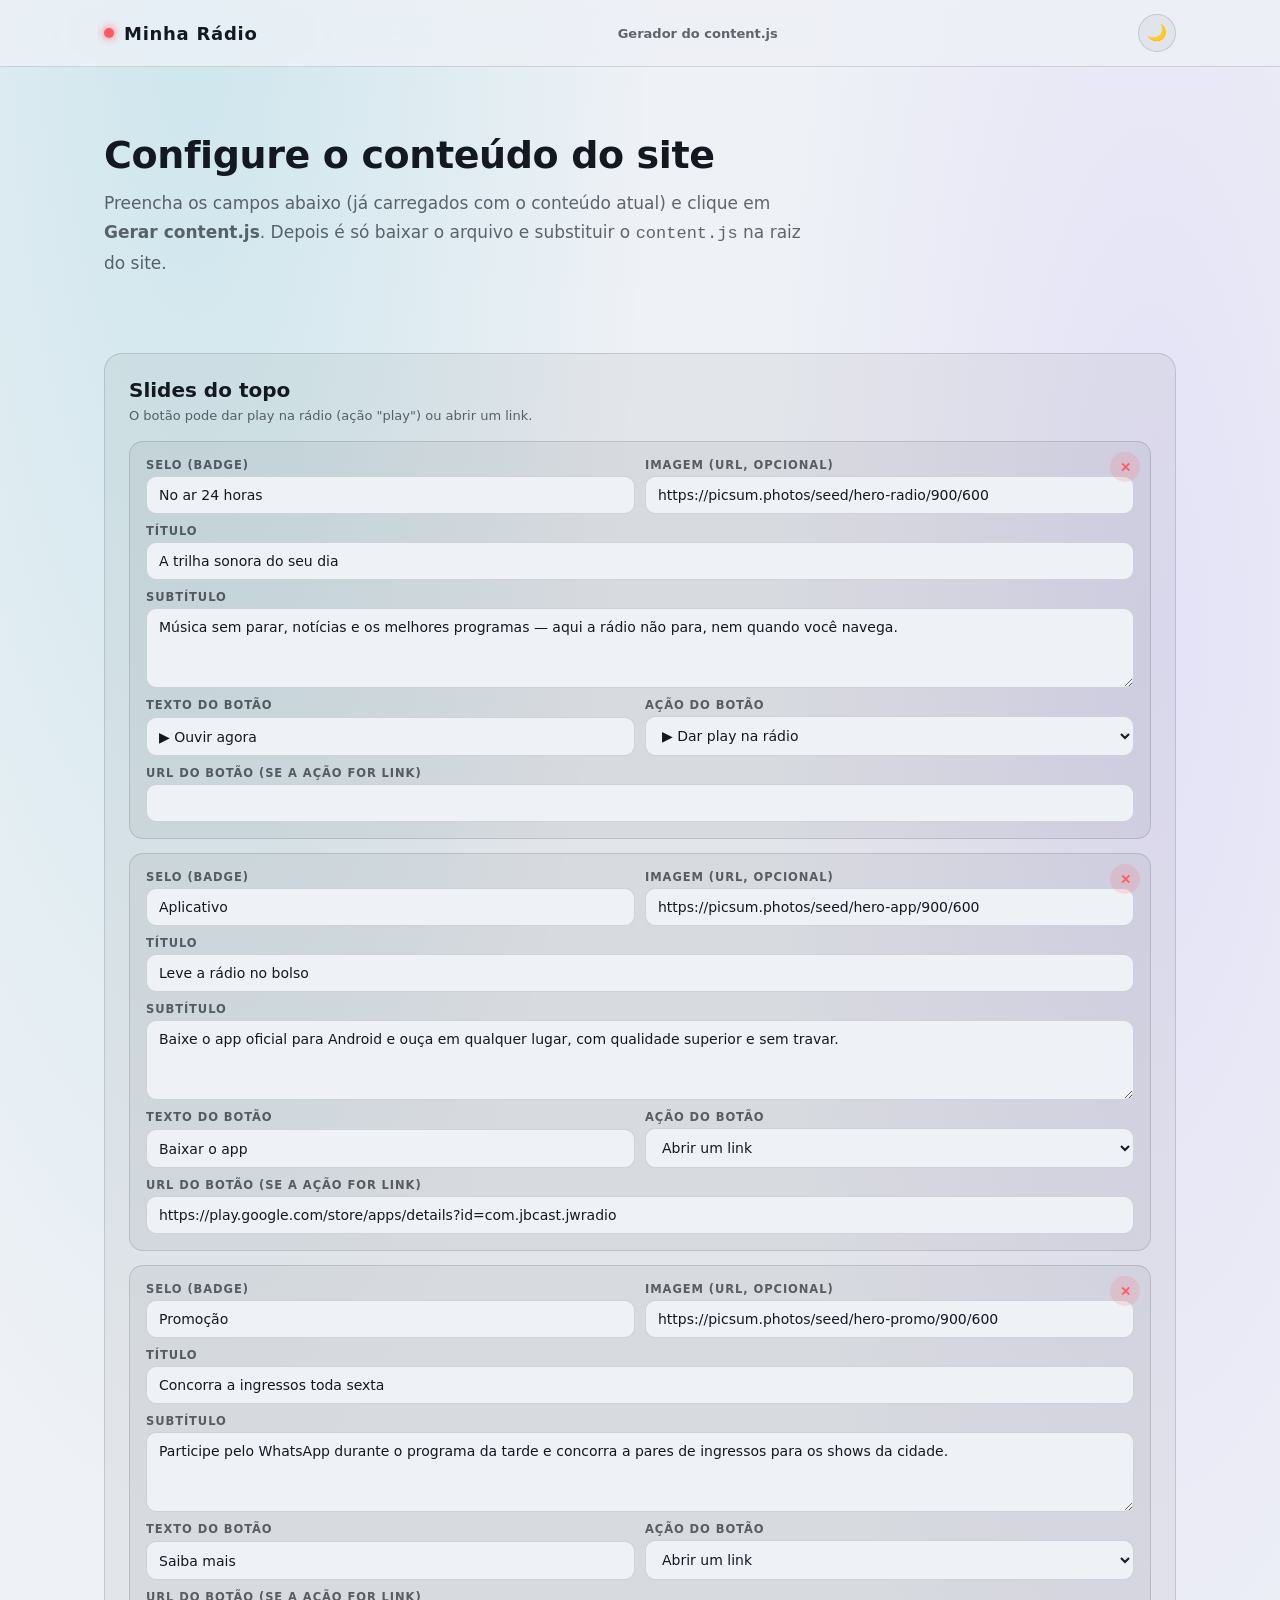
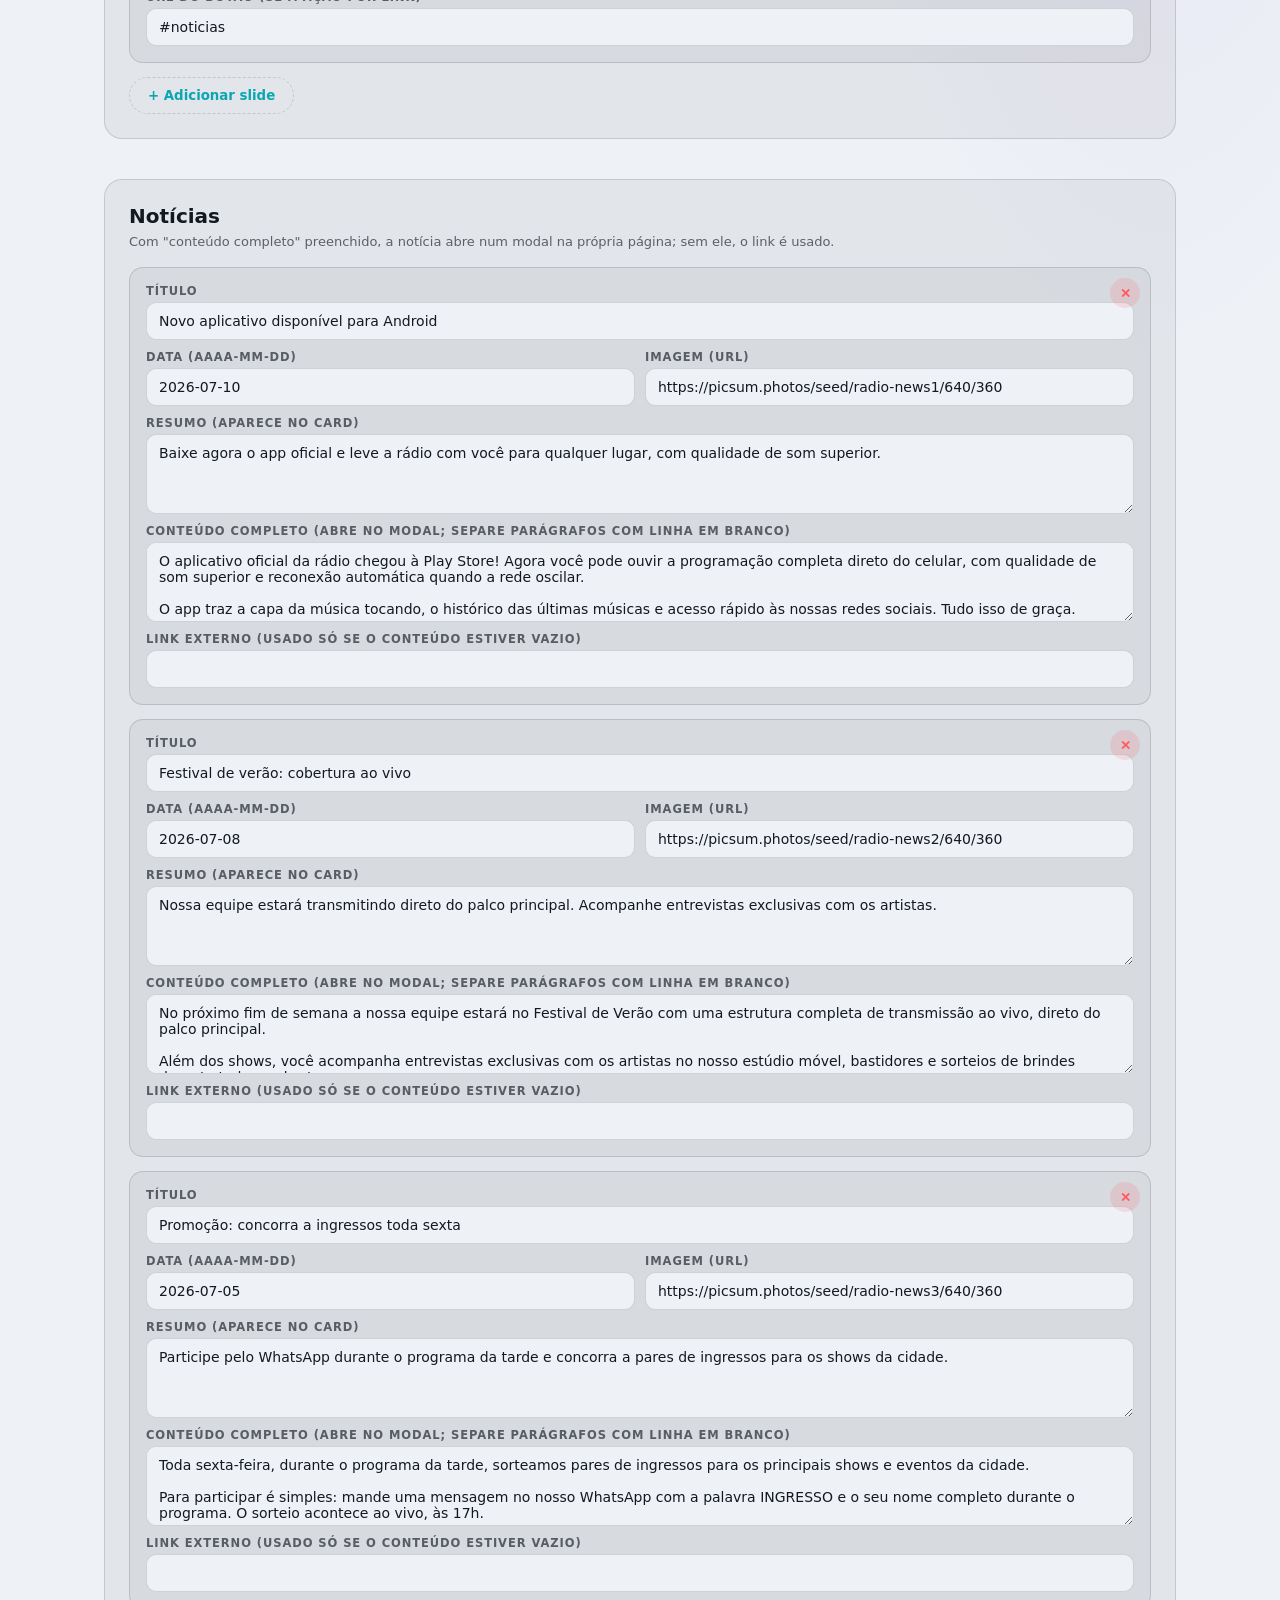
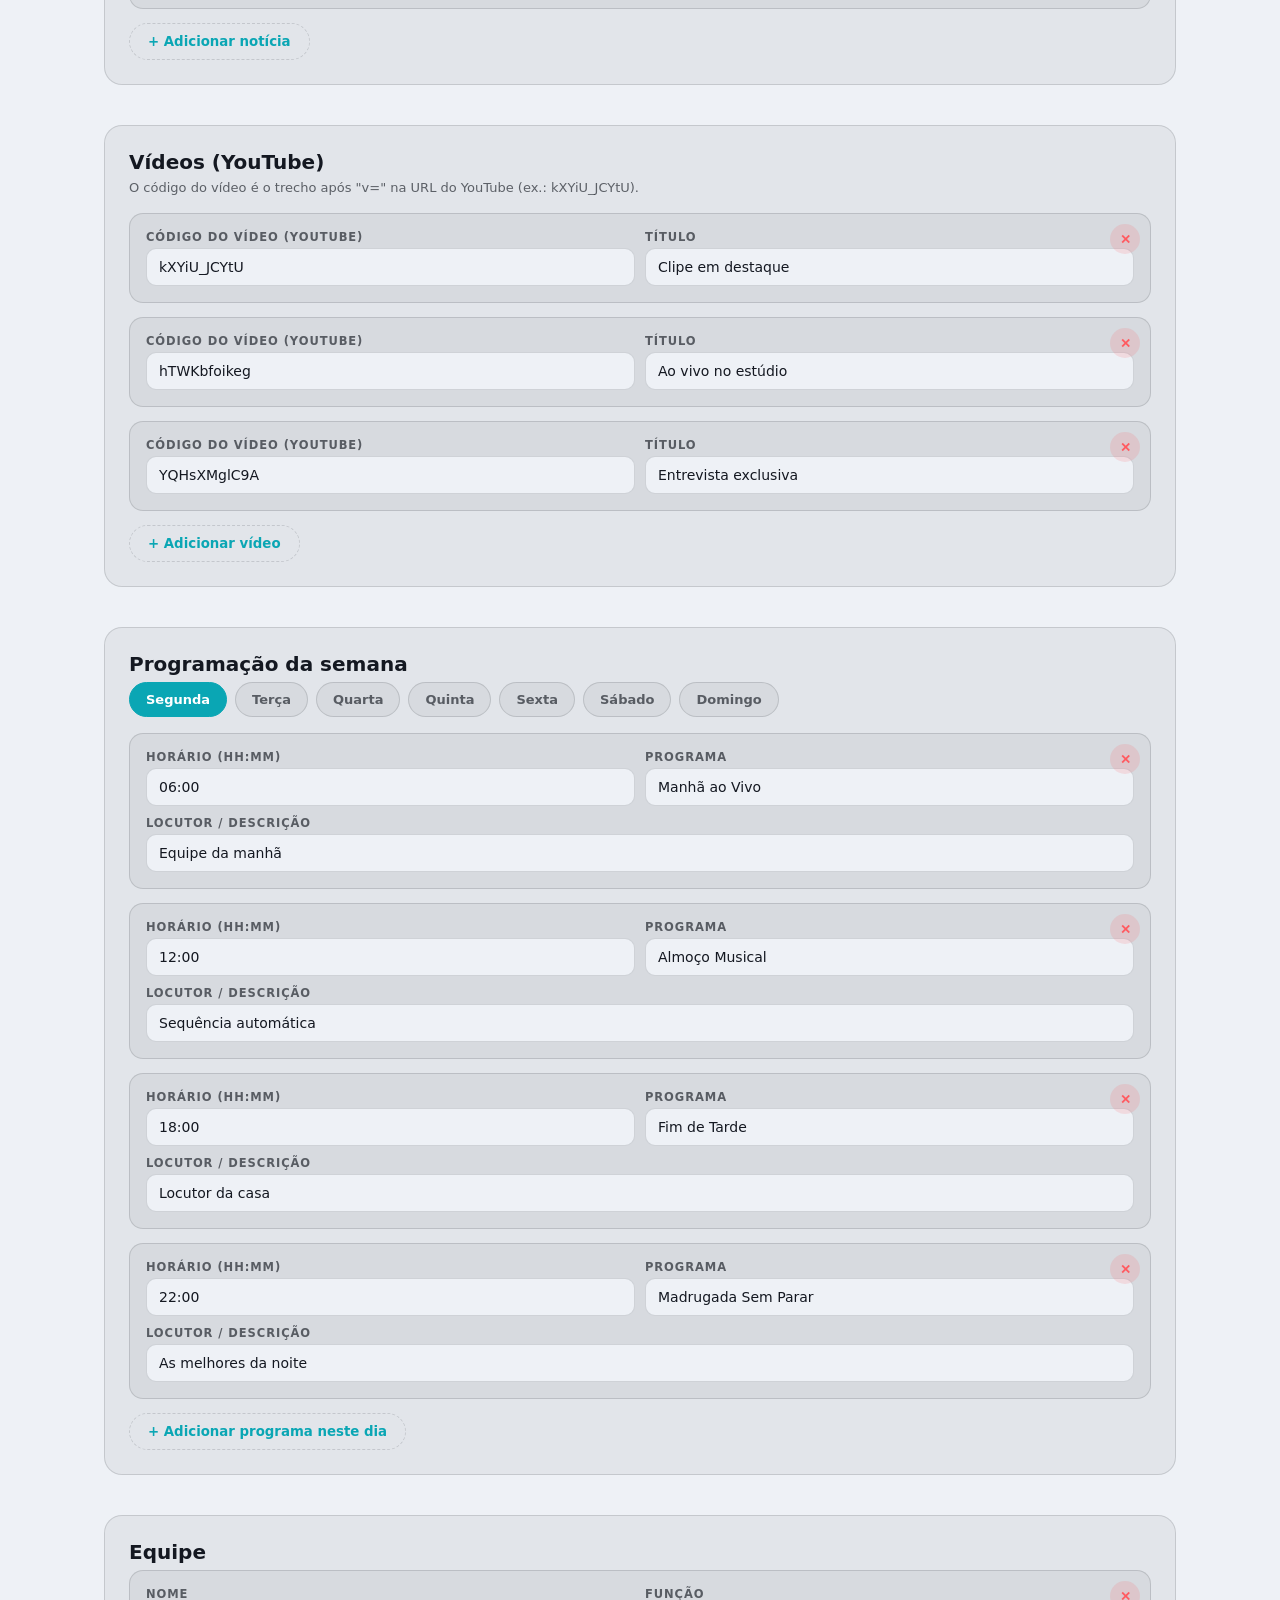
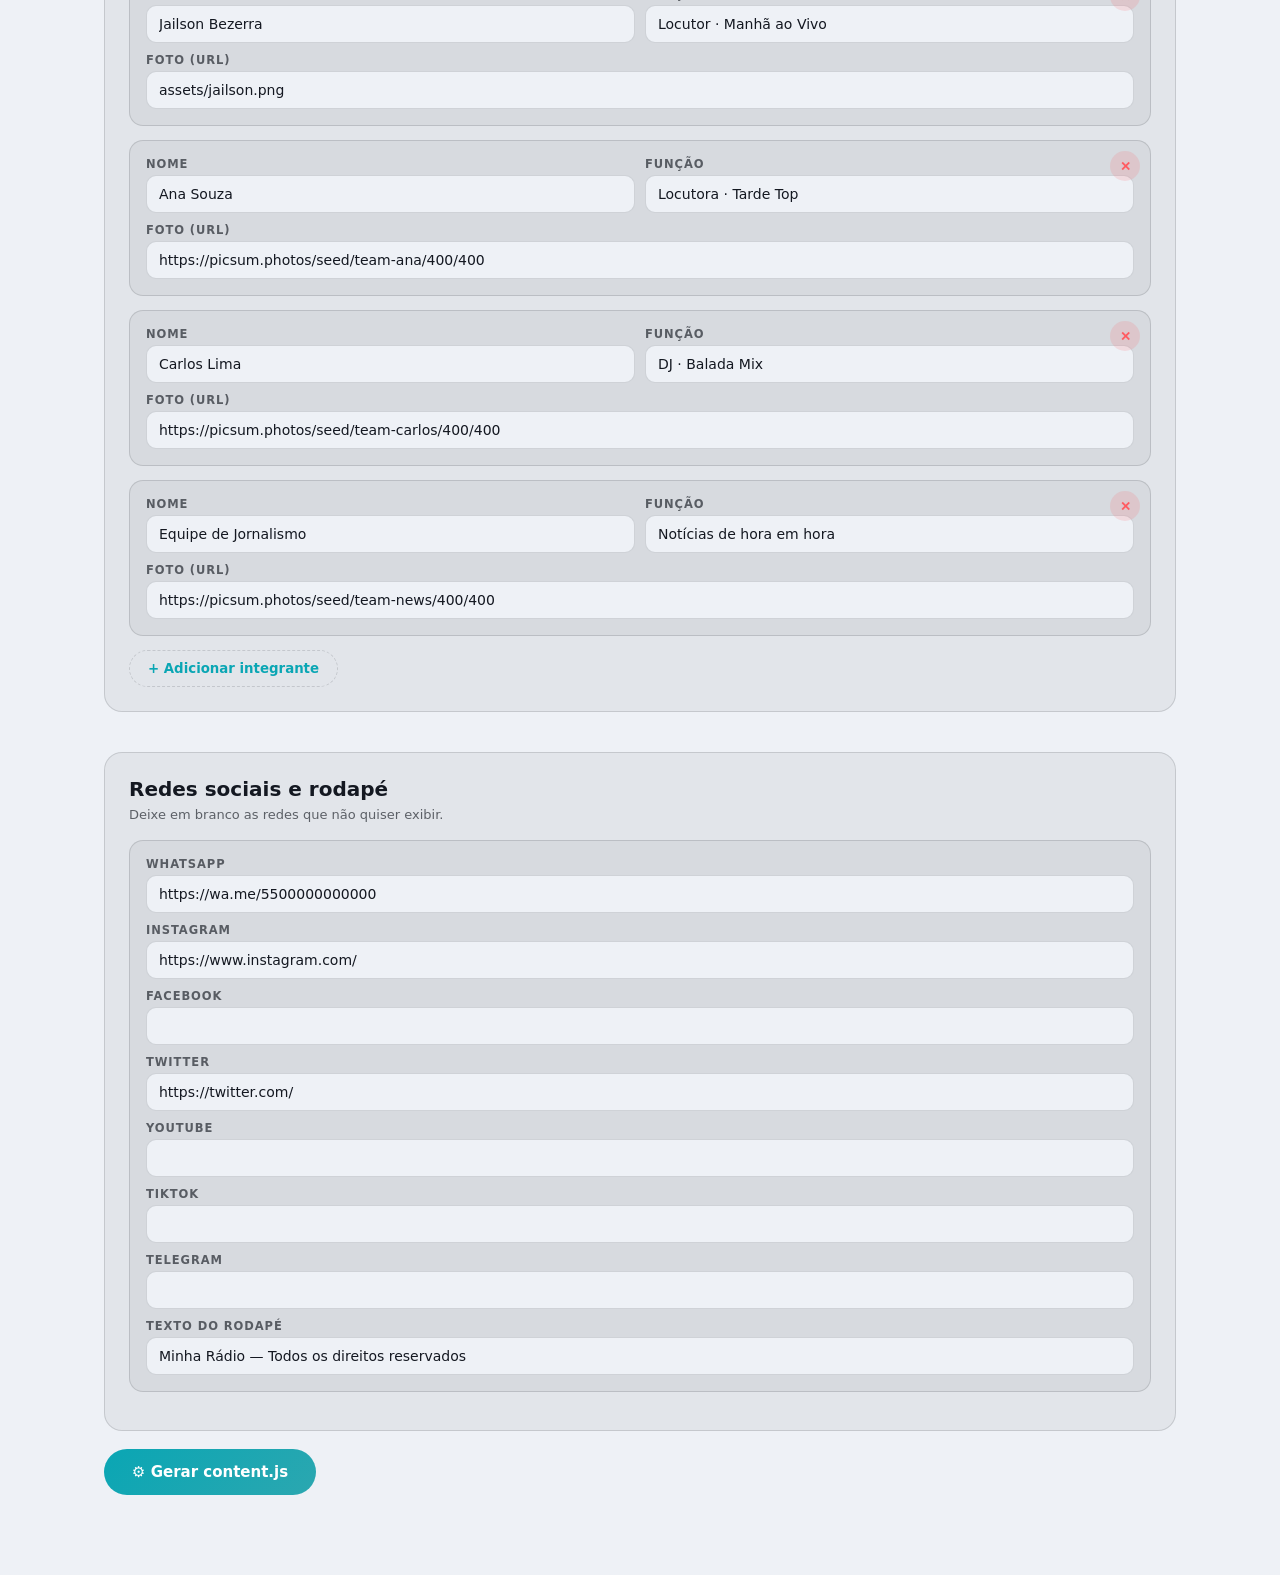
==== gerador.html @ 588b76f9 "feat: add new about page and styles, implement theme toggle and content rendering" ====
<!DOCTYPE html>
<html lang="pt-BR">

<head>
    <meta charset="utf-8">
    <meta name="viewport" content="width=device-width, initial-scale=1">
    <title>Gerador do content.js — Minha Rádio</title>
    <script>
        (function () {
            var theme = localStorage.getItem("site:theme");
            if (!theme) theme = matchMedia("(prefers-color-scheme: light)").matches ? "light" : "dark";
            document.documentElement.dataset.theme = theme;
        })();
    </script>
    <link rel="stylesheet" href="site.css">
    <style>
        .gen-section {
            margin-top: 40px;
            padding: 24px;
            border-radius: var(--site-radius);
            background: var(--site-surface);
            border: 1px solid var(--site-border);
        }

        .gen-section h2 { margin: 0 0 6px; font-size: 20px; }
        .gen-hint { margin: 0 0 18px; font-size: 13px; color: var(--site-muted); }

        .gen-item {
            position: relative;
            display: grid;
            gap: 10px;
            padding: 16px;
            margin-bottom: 14px;
            border-radius: 14px;
            border: 1px solid var(--site-border);
            background: var(--site-surface);
        }

        .gen-field { display: grid; gap: 4px; }
        .gen-field label { font-size: 11.5px; font-weight: 700; letter-spacing: 0.08em; text-transform: uppercase; color: var(--site-muted); }

        .gen-field input,
        .gen-field select,
        .gen-field textarea {
            font-family: inherit;
            font-size: 14px;
            color: var(--site-text);
            background: var(--site-bg);
            border: 1px solid var(--site-border);
            border-radius: 10px;
            padding: 10px 12px;
        }

        .gen-field textarea { min-height: 80px; resize: vertical; }
        .gen-field input:focus, .gen-field select:focus, .gen-field textarea:focus { outline: 2px solid var(--site-accent); outline-offset: 1px; }

        .gen-row { display: grid; grid-template-columns: 1fr 1fr; gap: 10px; }
        @media (max-width: 640px) { .gen-row { grid-template-columns: 1fr; } }

        .gen-remove {
            position: absolute;
            top: 10px;
            right: 10px;
            width: 30px;
            height: 30px;
            border: none;
            border-radius: 50%;
            background: rgba(255, 90, 95, 0.15);
            color: #ff5a5f;
            font-weight: 800;
            cursor: pointer;
        }

        .gen-add {
            padding: 10px 18px;
            border-radius: 999px;
            border: 1px dashed var(--site-border);
            background: none;
            color: var(--site-accent);
            font-family: inherit;
            font-weight: 700;
            cursor: pointer;
        }

        .gen-add:hover { background: var(--site-surface-strong); }

        .gen-tabs { display: flex; gap: 8px; flex-wrap: wrap; margin-bottom: 16px; }

        .gen-output textarea {
            width: 100%;
            min-height: 260px;
            font-family: Consolas, monospace;
            font-size: 12.5px;
            color: var(--site-text);
            background: var(--site-bg);
            border: 1px solid var(--site-border);
            border-radius: 14px;
            padding: 14px;
        }

        .gen-actions { display: flex; gap: 12px; flex-wrap: wrap; margin: 18px 0; }

        .gen-primary {
            padding: 14px 28px;
            border: none;
            border-radius: 999px;
            background: linear-gradient(135deg, var(--site-accent), #2ba7b0);
            color: var(--site-accent-ink);
            font-family: inherit;
            font-size: 15px;
            font-weight: 800;
            cursor: pointer;
        }

        .gen-secondary {
            padding: 14px 24px;
            border: 1px solid var(--site-border);
            border-radius: 999px;
            background: var(--site-surface);
            color: var(--site-text);
            font-family: inherit;
            font-weight: 700;
            cursor: pointer;
        }

        .gen-secondary:hover { background: var(--site-surface-strong); }
    </style>
</head>

<body>
    <header class="site-header">
        <div class="site-header-inner">
            <a class="site-brand" href="index.html"><span class="site-brand-dot"></span> Minha Rádio</a>
            <span style="font-size:13px;color:var(--site-muted);font-weight:700">Gerador do content.js</span>
            <button type="button" id="theme-toggle" class="theme-toggle" aria-label="Alternar tema claro/escuro"></button>
        </div>
    </header>

    <div class="site-container" style="padding-bottom:64px">

        <section class="hero" style="padding:48px 0 8px">
            <h1 style="font-size:clamp(26px,4vw,38px)">Configure o conteúdo do site</h1>
            <p>Preencha os campos abaixo (já carregados com o conteúdo atual) e clique em <strong>Gerar content.js</strong>.
               Depois é só baixar o arquivo e substituir o <code>content.js</code> na raiz do site.</p>
        </section>

        <section class="gen-section">
            <h2>Slides do topo</h2>
            <p class="gen-hint">O botão pode dar play na rádio (ação "play") ou abrir um link.</p>
            <div id="gen-slides"></div>
            <button type="button" class="gen-add" data-add="slides">+ Adicionar slide</button>
        </section>

        <section class="gen-section">
            <h2>Notícias</h2>
            <p class="gen-hint">Com "conteúdo completo" preenchido, a notícia abre num modal na própria página; sem ele, o link é usado.</p>
            <div id="gen-news"></div>
            <button type="button" class="gen-add" data-add="news">+ Adicionar notícia</button>
        </section>

        <section class="gen-section">
            <h2>Vídeos (YouTube)</h2>
            <p class="gen-hint">O código do vídeo é o trecho após "v=" na URL do YouTube (ex.: kXYiU_JCYtU).</p>
            <div id="gen-videos"></div>
            <button type="button" class="gen-add" data-add="videos">+ Adicionar vídeo</button>
        </section>

        <section class="gen-section">
            <h2>Programação da semana</h2>
            <div class="gen-tabs schedule-tabs" id="gen-day-tabs"></div>
            <div id="gen-schedule"></div>
            <button type="button" class="gen-add" data-add="schedule">+ Adicionar programa neste dia</button>
        </section>

        <section class="gen-section">
            <h2>Equipe</h2>
            <div id="gen-team"></div>
            <button type="button" class="gen-add" data-add="team">+ Adicionar integrante</button>
        </section>

        <section class="gen-section">
            <h2>Redes sociais e rodapé</h2>
            <p class="gen-hint">Deixe em branco as redes que não quiser exibir.</p>
            <div class="gen-item" id="gen-social"></div>
        </section>

        <div class="gen-actions">
            <button type="button" class="gen-primary" id="gen-generate">⚙️ Gerar content.js</button>
            <button type="button" class="gen-secondary" id="gen-copy" hidden>📋 Copiar</button>
            <button type="button" class="gen-secondary" id="gen-download" hidden>⬇ Baixar content.js</button>
        </div>

        <section class="gen-output" id="gen-output-wrap" hidden>
            <textarea id="gen-output" readonly spellcheck="false"></textarea>
        </section>

    </div>

    <!-- carrega o conteúdo atual para pré-preencher o formulário -->
    <script src="content.js"></script>
    <script>
        (function () {
            "use strict";

            const data = JSON.parse(JSON.stringify(window.siteContent || {}));
            data.slides = data.slides || [];
            data.news = data.news || [];
            data.videos = data.videos || [];
            data.schedule = data.schedule || {};
            data.team = data.team || [];
            data.social = data.social || {};
            data.footer = data.footer || { text: "" };

            // --- tema (mesmo comportamento do site) ---
            const themeToggle = document.getElementById("theme-toggle");
            const icon = () => (document.documentElement.dataset.theme === "light" ? "🌙" : "☀️");
            themeToggle.textContent = icon();
            themeToggle.onclick = () => {
                const next = document.documentElement.dataset.theme === "light" ? "dark" : "light";
                document.documentElement.dataset.theme = next;
                localStorage.setItem("site:theme", next);
                themeToggle.textContent = icon();
            };

            // --- helpers de formulário ---
            function field(label, value, onInput, type) {
                const wrap = document.createElement("div");
                wrap.className = "gen-field";
                const lab = document.createElement("label");
                lab.textContent = label;
                wrap.appendChild(lab);
                let input;
                if (type === "textarea") {
                    input = document.createElement("textarea");
                    input.value = value || "";
                } else if (type === "select-action") {
                    input = document.createElement("select");
                    [["play", "▶ Dar play na rádio"], ["link", "Abrir um link"]].forEach(([v, t]) => {
                        const o = document.createElement("option");
                        o.value = v; o.textContent = t;
                        input.appendChild(o);
                    });
                    input.value = value || "link";
                } else {
                    input = document.createElement("input");
                    input.type = "text";
                    input.value = value || "";
                }
                input.addEventListener("input", () => onInput(input.value));
                if (type === "select-action") input.addEventListener("change", () => onInput(input.value));
                wrap.appendChild(input);
                return wrap;
            }

            function removeButton(list, index, rerender) {
                const btn = document.createElement("button");
                btn.type = "button";
                btn.className = "gen-remove";
                btn.textContent = "✕";
                btn.title = "Remover";
                btn.onclick = () => { list.splice(index, 1); rerender(); };
                return btn;
            }

            function row(...children) {
                const r = document.createElement("div");
                r.className = "gen-row";
                children.forEach((c) => r.appendChild(c));
                return r;
            }

            // --- slides ---
            function renderSlides() {
                const root = document.getElementById("gen-slides");
                root.innerHTML = "";
                data.slides.forEach((slide, i) => {
                    slide.button = slide.button || { label: "", action: "link", url: "" };
                    const item = document.createElement("div");
                    item.className = "gen-item";
                    item.appendChild(removeButton(data.slides, i, renderSlides));
                    item.appendChild(row(
                        field("Selo (badge)", slide.badge, (v) => slide.badge = v),
                        field("Imagem (URL, opcional)", slide.image, (v) => slide.image = v)
                    ));
                    item.appendChild(field("Título", slide.title, (v) => slide.title = v));
                    item.appendChild(field("Subtítulo", slide.subtitle, (v) => slide.subtitle = v, "textarea"));
                    item.appendChild(row(
                        field("Texto do botão", slide.button.label, (v) => slide.button.label = v),
                        field("Ação do botão", slide.button.action === "play" ? "play" : "link", (v) => slide.button.action = v, "select-action")
                    ));
                    item.appendChild(field("URL do botão (se a ação for link)", slide.button.url, (v) => slide.button.url = v));
                    root.appendChild(item);
                });
            }

            // --- notícias ---
            function renderNews() {
                const root = document.getElementById("gen-news");
                root.innerHTML = "";
                data.news.forEach((n, i) => {
                    const item = document.createElement("div");
                    item.className = "gen-item";
                    item.appendChild(removeButton(data.news, i, renderNews));
                    item.appendChild(field("Título", n.title, (v) => n.title = v));
                    item.appendChild(row(
                        field("Data (AAAA-MM-DD)", n.date, (v) => n.date = v),
                        field("Imagem (URL)", n.image, (v) => n.image = v)
                    ));
                    item.appendChild(field("Resumo (aparece no card)", n.excerpt, (v) => n.excerpt = v, "textarea"));
                    item.appendChild(field("Conteúdo completo (abre no modal; separe parágrafos com linha em branco)", n.content, (v) => n.content = v, "textarea"));
                    item.appendChild(field("Link externo (usado só se o conteúdo estiver vazio)", n.url, (v) => n.url = v));
                    root.appendChild(item);
                });
            }

            // --- vídeos ---
            function renderVideos() {
                const root = document.getElementById("gen-videos");
                root.innerHTML = "";
                data.videos.forEach((v, i) => {
                    const item = document.createElement("div");
                    item.className = "gen-item";
                    item.appendChild(removeButton(data.videos, i, renderVideos));
                    item.appendChild(row(
                        field("Código do vídeo (YouTube)", v.id, (val) => v.id = val),
                        field("Título", v.title, (val) => v.title = val)
                    ));
                    root.appendChild(item);
                });
            }

            // --- programação ---
            const DAYS = [["seg", "Segunda"], ["ter", "Terça"], ["qua", "Quarta"], ["qui", "Quinta"], ["sex", "Sexta"], ["sab", "Sábado"], ["dom", "Domingo"]];
            let currentDay = "seg";

            function renderDayTabs() {
                const tabs = document.getElementById("gen-day-tabs");
                tabs.innerHTML = "";
                DAYS.forEach(([key, label]) => {
                    const b = document.createElement("button");
                    b.type = "button";
                    b.className = "schedule-tab" + (key === currentDay ? " is-active" : "");
                    b.textContent = label;
                    b.onclick = () => { currentDay = key; renderDayTabs(); renderSchedule(); };
                    tabs.appendChild(b);
                });
            }

            function renderSchedule() {
                const root = document.getElementById("gen-schedule");
                root.innerHTML = "";
                data.schedule[currentDay] = data.schedule[currentDay] || [];
                data.schedule[currentDay].forEach((slot, i) => {
                    const item = document.createElement("div");
                    item.className = "gen-item";
                    item.appendChild(removeButton(data.schedule[currentDay], i, renderSchedule));
                    item.appendChild(row(
                        field("Horário (HH:MM)", slot.time, (v) => slot.time = v),
                        field("Programa", slot.name, (v) => slot.name = v)
                    ));
                    item.appendChild(field("Locutor / descrição", slot.host, (v) => slot.host = v));
                    root.appendChild(item);
                });
            }

            // --- equipe ---
            function renderTeam() {
                const root = document.getElementById("gen-team");
                root.innerHTML = "";
                data.team.forEach((m, i) => {
                    const item = document.createElement("div");
                    item.className = "gen-item";
                    item.appendChild(removeButton(data.team, i, renderTeam));
                    item.appendChild(row(
                        field("Nome", m.name, (v) => m.name = v),
                        field("Função", m.role, (v) => m.role = v)
                    ));
                    item.appendChild(field("Foto (URL)", m.photo, (v) => m.photo = v));
                    root.appendChild(item);
                });
            }

            // --- social + rodapé ---
            function renderSocial() {
                const root = document.getElementById("gen-social");
                root.innerHTML = "";
                ["whatsapp", "instagram", "facebook", "twitter", "youtube", "tiktok", "telegram"].forEach((key) => {
                    root.appendChild(field(key, data.social[key], (v) => data.social[key] = v));
                });
                root.appendChild(field("Texto do rodapé", data.footer.text, (v) => data.footer.text = v));
            }

            // --- botões de adicionar ---
            document.querySelectorAll("[data-add]").forEach((btn) => {
                btn.onclick = () => {
                    const kind = btn.dataset.add;
                    if (kind === "slides") { data.slides.push({ badge: "", title: "", subtitle: "", image: "", button: { label: "", action: "link", url: "" } }); renderSlides(); }
                    if (kind === "news") { data.news.push({ title: "", date: "", image: "", excerpt: "", content: "", url: "" }); renderNews(); }
                    if (kind === "videos") { data.videos.push({ id: "", title: "" }); renderVideos(); }
                    if (kind === "schedule") { data.schedule[currentDay] = data.schedule[currentDay] || []; data.schedule[currentDay].push({ time: "", name: "", host: "" }); renderSchedule(); }
                    if (kind === "team") { data.team.push({ name: "", role: "", photo: "" }); renderTeam(); }
                };
            });

            // --- geração do arquivo ---
            function cleanData() {
                const out = JSON.parse(JSON.stringify(data));
                out.slides = out.slides.filter((s) => s.title);
                out.slides.forEach((s) => {
                    if (s.button && !s.button.label) delete s.button;
                    else if (s.button && s.button.action === "play") delete s.button.url;
                    else if (s.button) delete s.button.action;
                    if (!s.image) delete s.image;
                });
                out.news = out.news.filter((n) => n.title);
                out.news.forEach((n) => { if (!n.content) delete n.content; if (!n.url) delete n.url; });
                out.videos = out.videos.filter((v) => v.id);
                out.team = out.team.filter((m) => m.name);
                Object.keys(out.schedule).forEach((day) => {
                    out.schedule[day] = (out.schedule[day] || []).filter((s) => s.time && s.name);
                    if (!out.schedule[day].length) delete out.schedule[day];
                });
                Object.keys(out.social).forEach((k) => { if (!out.social[k]) delete out.social[k]; });
                return out;
            }

            const output = document.getElementById("gen-output");
            const outputWrap = document.getElementById("gen-output-wrap");
            const copyBtn = document.getElementById("gen-copy");
            const downloadBtn = document.getElementById("gen-download");

            document.getElementById("gen-generate").onclick = () => {
                const header = "/* Gerado pelo gerador.html em " + new Date().toLocaleString("pt-BR") + " */\n";
                output.value = header + "window.siteContent = " + JSON.stringify(cleanData(), null, 4) + ";\n";
                outputWrap.hidden = false;
                copyBtn.hidden = false;
                downloadBtn.hidden = false;
                output.scrollIntoView({ behavior: "smooth", block: "nearest" });
            };

            copyBtn.onclick = async () => {
                try {
                    await navigator.clipboard.writeText(output.value);
                    copyBtn.textContent = "✅ Copiado!";
                } catch (e) {
                    output.select();
                    document.execCommand("copy");
                    copyBtn.textContent = "✅ Copiado!";
                }
                setTimeout(() => (copyBtn.textContent = "📋 Copiar"), 2000);
            };

            downloadBtn.onclick = () => {
                const blob = new Blob([output.value], { type: "text/javascript;charset=utf-8" });
                const a = document.createElement("a");
                a.href = URL.createObjectURL(blob);
                a.download = "content.js";
                a.click();
                URL.revokeObjectURL(a.href);
            };

            // --- primeira renderização ---
            renderSlides();
            renderNews();
            renderVideos();
            renderDayTabs();
            renderSchedule();
            renderTeam();
            renderSocial();
        })();
    </script>
</body>

</html>
---- site.css ----
/* ============================================================
   Estilos do SITE de demonstração (seções de conteúdo).
   Mesma linguagem glass do player: vidro escuro, bordas
   translúcidas, um acento de cor. Não estiliza o player
   (que injeta o próprio CSS).
   ============================================================ */

:root {
    --site-accent: #4dd7e0;
    --site-accent-ink: #04252a;
    --site-bg: #0b0e13;
    --site-text: #eef1f5;
    --site-muted: rgba(238, 241, 245, 0.65);
    --site-surface: rgba(255, 255, 255, 0.06);
    --site-surface-strong: rgba(255, 255, 255, 0.12);
    --site-border: rgba(255, 255, 255, 0.12);
    --site-header-bg: rgba(11, 14, 19, 0.72);
    --site-glow-1: rgba(77, 215, 224, 0.12);
    --site-glow-2: rgba(160, 90, 255, 0.10);
    --site-radius: 18px;
}

/* tema claro — ativado com data-theme="light" no <html> (toggle no header) */
:root[data-theme="light"] {
    --site-accent: #0aa6b4;
    --site-accent-ink: #ffffff;
    --site-bg: #eef1f6;
    --site-text: #141821;
    --site-muted: rgba(20, 24, 33, 0.65);
    --site-surface: rgba(20, 24, 33, 0.05);
    --site-surface-strong: rgba(20, 24, 33, 0.10);
    --site-border: rgba(20, 24, 33, 0.14);
    --site-header-bg: rgba(238, 241, 246, 0.8);
    --site-glow-1: rgba(10, 166, 180, 0.14);
    --site-glow-2: rgba(140, 90, 255, 0.10);
}

* { box-sizing: border-box; }

body {
    margin: 0;
    min-height: 100vh;
    font-family: Montserrat, system-ui, sans-serif;
    background:
        radial-gradient(60% 40% at 15% 0%, var(--site-glow-1), transparent 60%),
        radial-gradient(50% 35% at 90% 10%, var(--site-glow-2), transparent 60%),
        var(--site-bg);
    color: var(--site-text);
    transition: background-color 0.3s ease, color 0.3s ease;
}

img { max-width: 100%; display: block; }

.site-container {
    max-width: 1120px;
    margin: 0 auto;
    padding: 0 24px 180px; /* respiro para o dock do player */
}

/* --- header --- */

.site-header {
    position: sticky;
    top: 0;
    z-index: 50;
    backdrop-filter: blur(18px) saturate(160%);
    -webkit-backdrop-filter: blur(18px) saturate(160%);
    background: var(--site-header-bg);
    border-bottom: 1px solid var(--site-border);
}

.theme-toggle {
    width: 38px;
    height: 38px;
    flex: none;
    border-radius: 50%;
    border: 1px solid var(--site-border);
    background: var(--site-surface);
    color: var(--site-text);
    cursor: pointer;
    font-size: 16px;
    line-height: 1;
    display: flex;
    align-items: center;
    justify-content: center;
    transition: background 0.2s ease;
}

.theme-toggle:hover { background: var(--site-surface-strong); }

.site-header-inner {
    max-width: 1120px;
    margin: 0 auto;
    padding: 14px 24px;
    display: flex;
    align-items: center;
    justify-content: space-between;
    gap: 16px;
}

.site-brand {
    font-weight: 800;
    font-size: 18px;
    letter-spacing: 0.04em;
    color: var(--site-text);
    text-decoration: none;
    display: flex;
    align-items: center;
    gap: 10px;
}

.site-brand-dot {
    width: 10px;
    height: 10px;
    border-radius: 50%;
    background: #ff5a5f;
    box-shadow: 0 0 10px #ff5a5f;
    animation: site-live 1.6s ease-in-out infinite;
}

@keyframes site-live {
    0%, 100% { opacity: 1; }
    50% { opacity: 0.4; }
}

.site-nav {
    display: flex;
    gap: 4px;
    flex-wrap: wrap;
}

.site-nav a {
    color: var(--site-muted);
    text-decoration: none;
    font-size: 13px;
    font-weight: 600;
    padding: 8px 14px;
    border-radius: 999px;
    transition: background 0.2s ease, color 0.2s ease;
}

.site-nav a:hover {
    background: var(--site-surface-strong);
    color: var(--site-text);
}

@media (max-width: 700px) {
    .site-nav { display: none; }
}

/* --- hero --- */

.hero {
    padding: 88px 0 64px;
    max-width: 720px;
}

.hero-badge {
    display: inline-flex;
    align-items: center;
    gap: 8px;
    padding: 7px 16px;
    border-radius: 999px;
    background: var(--site-surface);
    border: 1px solid var(--site-border);
    font-size: 12px;
    font-weight: 700;
    letter-spacing: 0.18em;
    text-transform: uppercase;
    color: var(--site-accent);
}

.hero h1 {
    margin: 20px 0 12px;
    font-size: clamp(34px, 6vw, 56px);
    line-height: 1.1;
    letter-spacing: -0.01em;
}

.hero p {
    margin: 0 0 28px;
    font-size: 17px;
    line-height: 1.7;
    color: var(--site-muted);
}

.hero-cta {
    display: inline-flex;
    align-items: center;
    gap: 10px;
    padding: 14px 28px;
    border: none;
    border-radius: 999px;
    background: linear-gradient(135deg, var(--site-accent), #2ba7b0);
    color: var(--site-accent-ink);
    font-family: inherit;
    font-size: 15px;
    font-weight: 800;
    cursor: pointer;
    text-decoration: none;
    box-shadow: 0 14px 34px rgba(77, 215, 224, 0.35);
    transition: transform 0.15s ease, box-shadow 0.2s ease;
}

.hero-cta:hover {
    transform: scale(1.04);
    box-shadow: 0 16px 40px rgba(77, 215, 224, 0.45);
}

/* --- hero slider --- */

.hero-slider {
    position: relative;
    padding: 72px 0 48px;
}

.hero-slides { display: grid; }

.hero-slide {
    grid-area: 1 / 1;
    max-width: 680px;
    opacity: 0;
    transform: translateY(12px);
    transition: opacity 0.5s ease, transform 0.5s ease;
    pointer-events: none;
}

.hero-slide.is-active {
    opacity: 1;
    transform: none;
    pointer-events: auto;
}

.hero-slide h1 {
    margin: 20px 0 12px;
    font-size: clamp(32px, 5.5vw, 52px);
    line-height: 1.1;
    letter-spacing: -0.01em;
}

.hero-slide p {
    margin: 0 0 28px;
    font-size: 17px;
    line-height: 1.7;
    color: var(--site-muted);
    max-width: 560px;
}

/* camada própria das imagens (irmã dos slides): fica fora do transform dos
   slides — dentro deles o transform virava containing block da imagem
   absoluta e ela "pulava" de posição ao fim da transição */
.hero-slide-image {
    position: absolute;
    top: 48px;
    right: 0;
    bottom: 48px;
    width: 40%;
    height: auto;
    object-fit: cover;
    border-radius: 24px;
    pointer-events: none;
    mask-image: linear-gradient(90deg, transparent, #000 45%);
    -webkit-mask-image: linear-gradient(90deg, transparent, #000 45%);
    opacity: 0;
    transition: opacity 0.5s ease;
}

.hero-slide-image.is-active { opacity: 0.9; }

@media (max-width: 980px) {
    .hero-images { display: none; }
}

.hero-dots {
    display: flex;
    gap: 8px;
    margin-top: 32px;
}

.hero-dot {
    width: 26px;
    height: 5px;
    padding: 0;
    border: none;
    border-radius: 3px;
    background: var(--site-surface-strong);
    cursor: pointer;
    transition: background 0.2s ease, width 0.2s ease;
}

.hero-dot:hover { background: var(--site-muted); }

.hero-dot.is-active {
    width: 42px;
    background: var(--site-accent);
}

/* --- seções --- */

.site-section {
    margin-top: 72px;
    scroll-margin-top: 84px; /* âncoras não ficam escondidas sob o header fixo */
}

.site-section-title {
    display: flex;
    align-items: baseline;
    gap: 14px;
    margin: 0 0 22px;
    font-size: 24px;
    font-weight: 800;
}

.site-section-title::after {
    content: "";
    flex: 1;
    height: 1px;
    background: var(--site-border);
}

/* --- notícias --- */

.news-grid {
    display: grid;
    grid-template-columns: repeat(auto-fill, minmax(280px, 1fr));
    gap: 20px;
}

.news-card {
    display: flex;
    flex-direction: column;
    border-radius: var(--site-radius);
    overflow: hidden;
    background: var(--site-surface);
    border: 1px solid var(--site-border);
    text-decoration: none;
    color: inherit;
    transition: transform 0.15s ease, border-color 0.2s ease;
}

.news-card:hover {
    transform: translateY(-3px);
    border-color: rgba(255, 255, 255, 0.25);
}

.news-card img {
    width: 100%;
    aspect-ratio: 16 / 9;
    object-fit: cover;
}

.news-card-body {
    padding: 16px 18px 20px;
}

.news-card-date {
    font-size: 11px;
    font-weight: 700;
    letter-spacing: 0.16em;
    text-transform: uppercase;
    color: var(--site-accent);
}

.news-card h3 {
    margin: 8px 0 8px;
    font-size: 17px;
    line-height: 1.35;
}

.news-card p {
    margin: 0;
    font-size: 13.5px;
    line-height: 1.6;
    color: var(--site-muted);
}

.news-card-more {
    display: inline-block;
    margin-top: 12px;
    font-size: 12.5px;
    font-weight: 800;
    color: var(--site-accent);
}

/* modal de notícia (conteúdo completo) */
.news-modal {
    position: fixed;
    inset: 0;
    z-index: 200;
    display: flex;
    align-items: center;
    justify-content: center;
    padding: 24px;
    background: rgba(5, 8, 12, 0.7);
    backdrop-filter: blur(8px);
    -webkit-backdrop-filter: blur(8px);
    opacity: 0;
    transition: opacity 0.25s ease;
}

.news-modal.is-open { opacity: 1; }

.news-modal-card {
    position: relative;
    width: min(680px, 100%);
    max-height: 85vh;
    overflow-y: auto;
    border-radius: 22px;
    background: var(--site-bg);
    border: 1px solid var(--site-border);
    box-shadow: 0 40px 100px rgba(0, 0, 0, 0.55);
    transform: translateY(16px);
    transition: transform 0.25s ease;
}

.news-modal.is-open .news-modal-card { transform: none; }

/* scrollbar discreta, coerente com o vidro */
.news-modal-card {
    scrollbar-width: thin;
    scrollbar-color: var(--site-surface-strong) transparent;
}

.news-modal-card::-webkit-scrollbar { width: 8px; }
.news-modal-card::-webkit-scrollbar-track { background: transparent; }

.news-modal-card::-webkit-scrollbar-thumb {
    background: var(--site-surface-strong);
    border-radius: 4px;
}

.news-modal-card::-webkit-scrollbar-thumb:hover { background: var(--site-muted); }

.news-modal-card > img {
    width: 100%;
    aspect-ratio: 16 / 7;
    object-fit: cover;
}

.news-modal-close {
    position: absolute;
    top: 14px;
    right: 14px;
    z-index: 2;
    width: 38px;
    height: 38px;
    border: none;
    border-radius: 50%;
    background: rgba(11, 14, 19, 0.65);
    color: #fff;
    font-size: 15px;
    cursor: pointer;
    backdrop-filter: blur(8px);
    transition: background 0.2s ease;
}

.news-modal-close:hover { background: rgba(11, 14, 19, 0.9); }

.news-modal-body { padding: 24px 28px 32px; }

.news-modal-body h2 {
    margin: 10px 0 16px;
    font-size: 24px;
    line-height: 1.3;
}

.news-modal-body p {
    margin: 0 0 14px;
    font-size: 15px;
    line-height: 1.8;
    color: var(--site-muted);
}

body.news-modal-open { overflow: hidden; }

/* --- vídeos (click-to-play, leve) --- */

.videos-grid {
    display: grid;
    grid-template-columns: repeat(auto-fill, minmax(300px, 1fr));
    gap: 20px;
}

.video-card {
    border-radius: var(--site-radius);
    overflow: hidden;
    border: 1px solid var(--site-border);
    background: var(--site-surface);
}

.video-thumb {
    position: relative;
    width: 100%;
    aspect-ratio: 16 / 9;
    padding: 0;
    border: none;
    cursor: pointer;
    background: #000;
    display: block;
}

.video-thumb img {
    width: 100%;
    height: 100%;
    object-fit: cover;
    opacity: 0.85;
    transition: opacity 0.2s ease, transform 0.3s ease;
}

.video-thumb:hover img {
    opacity: 1;
    transform: scale(1.03);
}

.video-thumb::after {
    content: "";
    position: absolute;
    inset: 0;
    margin: auto;
    width: 64px;
    height: 64px;
    border-radius: 50%;
    background:
        url('data:image/svg+xml;utf8,<svg xmlns="http://www.w3.org/2000/svg" viewBox="0 0 24 24" fill="white"><path d="m8 5 12 7-12 7z"/></svg>') center / 26px no-repeat,
        rgba(11, 14, 19, 0.75);
    border: 1px solid rgba(255, 255, 255, 0.35);
    backdrop-filter: blur(6px);
    transition: transform 0.15s ease;
}

.video-thumb:hover::after { transform: scale(1.08); }

.video-card iframe {
    width: 100%;
    aspect-ratio: 16 / 9;
    border: 0;
    display: block;
}

.video-card-title {
    padding: 12px 16px 14px;
    font-size: 14px;
    font-weight: 700;
}

/* --- programação --- */

.schedule-tabs {
    display: flex;
    gap: 8px;
    flex-wrap: wrap;
    margin-bottom: 18px;
}

.schedule-tab {
    padding: 9px 16px;
    border-radius: 999px;
    border: 1px solid var(--site-border);
    background: var(--site-surface);
    color: var(--site-muted);
    font-family: inherit;
    font-size: 13px;
    font-weight: 700;
    cursor: pointer;
    transition: background 0.2s ease, color 0.2s ease;
}

.schedule-tab:hover { background: var(--site-surface-strong); }

.schedule-tab.is-active {
    background: var(--site-accent);
    border-color: var(--site-accent);
    color: var(--site-accent-ink);
}

.schedule-list {
    display: grid;
    gap: 10px;
}

.schedule-item {
    display: flex;
    align-items: center;
    gap: 18px;
    padding: 14px 18px;
    border-radius: 14px;
    background: var(--site-surface);
    border: 1px solid var(--site-border);
}

.schedule-time {
    flex: none;
    min-width: 64px;
    font-weight: 800;
    color: var(--site-accent);
    font-variant-numeric: tabular-nums;
}

.schedule-name { font-weight: 700; }

.schedule-host {
    margin-left: auto;
    font-size: 13px;
    color: var(--site-muted);
    text-align: right;
}

.schedule-empty {
    padding: 22px;
    text-align: center;
    color: var(--site-muted);
    background: var(--site-surface);
    border: 1px dashed var(--site-border);
    border-radius: 14px;
}

/* --- equipe --- */

.team-grid {
    display: grid;
    grid-template-columns: repeat(auto-fill, minmax(200px, 1fr));
    gap: 20px;
}

.team-card {
    text-align: center;
    padding: 24px 16px;
    border-radius: var(--site-radius);
    background: var(--site-surface);
    border: 1px solid var(--site-border);
}

.team-card img {
    width: 110px;
    height: 110px;
    border-radius: 50%;
    object-fit: cover;
    margin: 0 auto 14px;
    border: 2px solid rgba(255, 255, 255, 0.25);
}

.team-card h3 { margin: 0 0 4px; font-size: 16px; }

.team-card span { font-size: 12.5px; color: var(--site-muted); }

/* --- footer --- */

.site-footer {
    margin-top: 88px;
    padding-top: 28px;
    border-top: 1px solid var(--site-border);
    display: flex;
    justify-content: space-between;
    gap: 16px;
    flex-wrap: wrap;
    font-size: 13px;
    color: var(--site-muted);
}

.site-footer a { color: var(--site-accent); font-weight: 700; }

/* redes sociais (saíram do player) */
.footer-social {
    display: flex;
    gap: 10px;
    flex-wrap: wrap;
}

.site-social-item {
    width: 38px;
    height: 38px;
    display: flex;
    align-items: center;
    justify-content: center;
    border-radius: 50%;
    border: 1px solid var(--site-border);
    background: var(--site-surface);
    color: var(--site-text);
    transition: background 0.2s ease, transform 0.15s ease;
}

.site-social-item:hover {
    background: var(--site-surface-strong);
    transform: translateY(-2px);
}

.site-social-item svg {
    width: 17px;
    height: 17px;
    fill: none;
    stroke: currentColor;
    stroke-width: 2;
    stroke-linecap: round;
    stroke-linejoin: round;
}
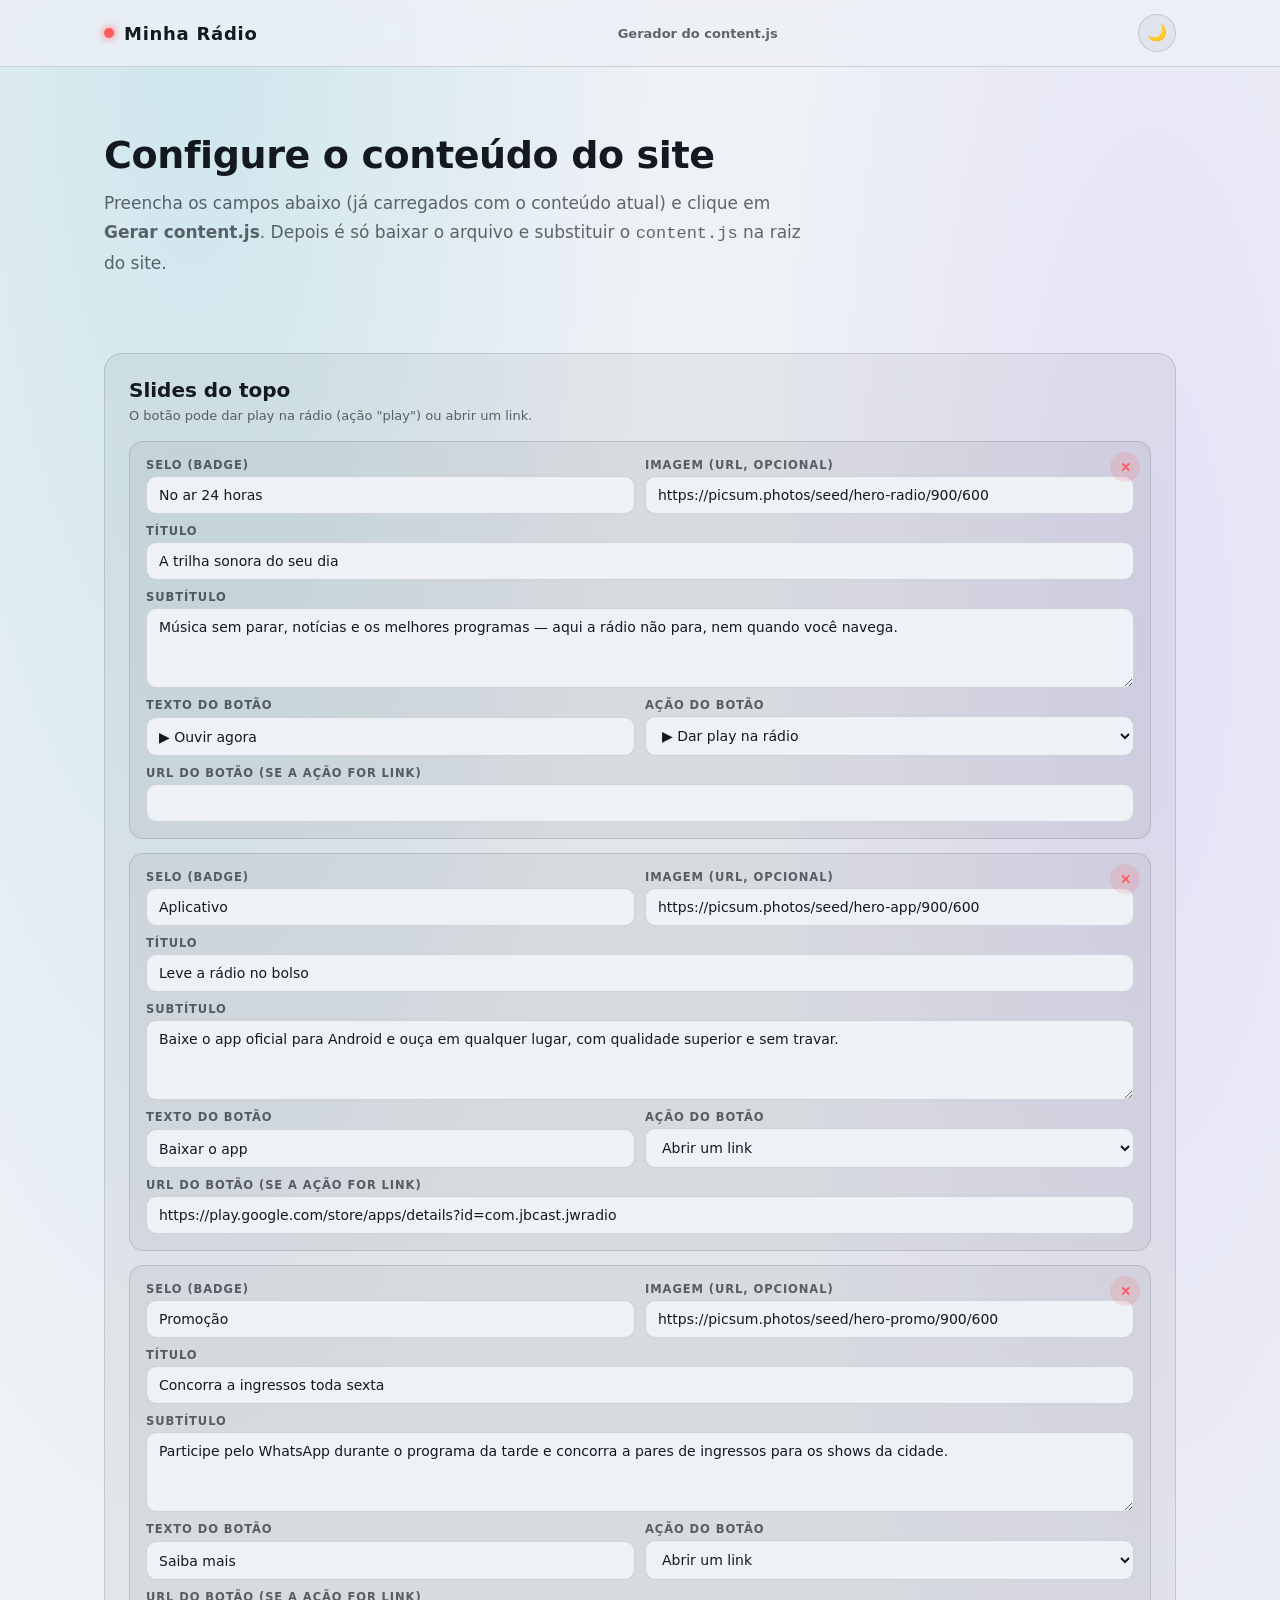
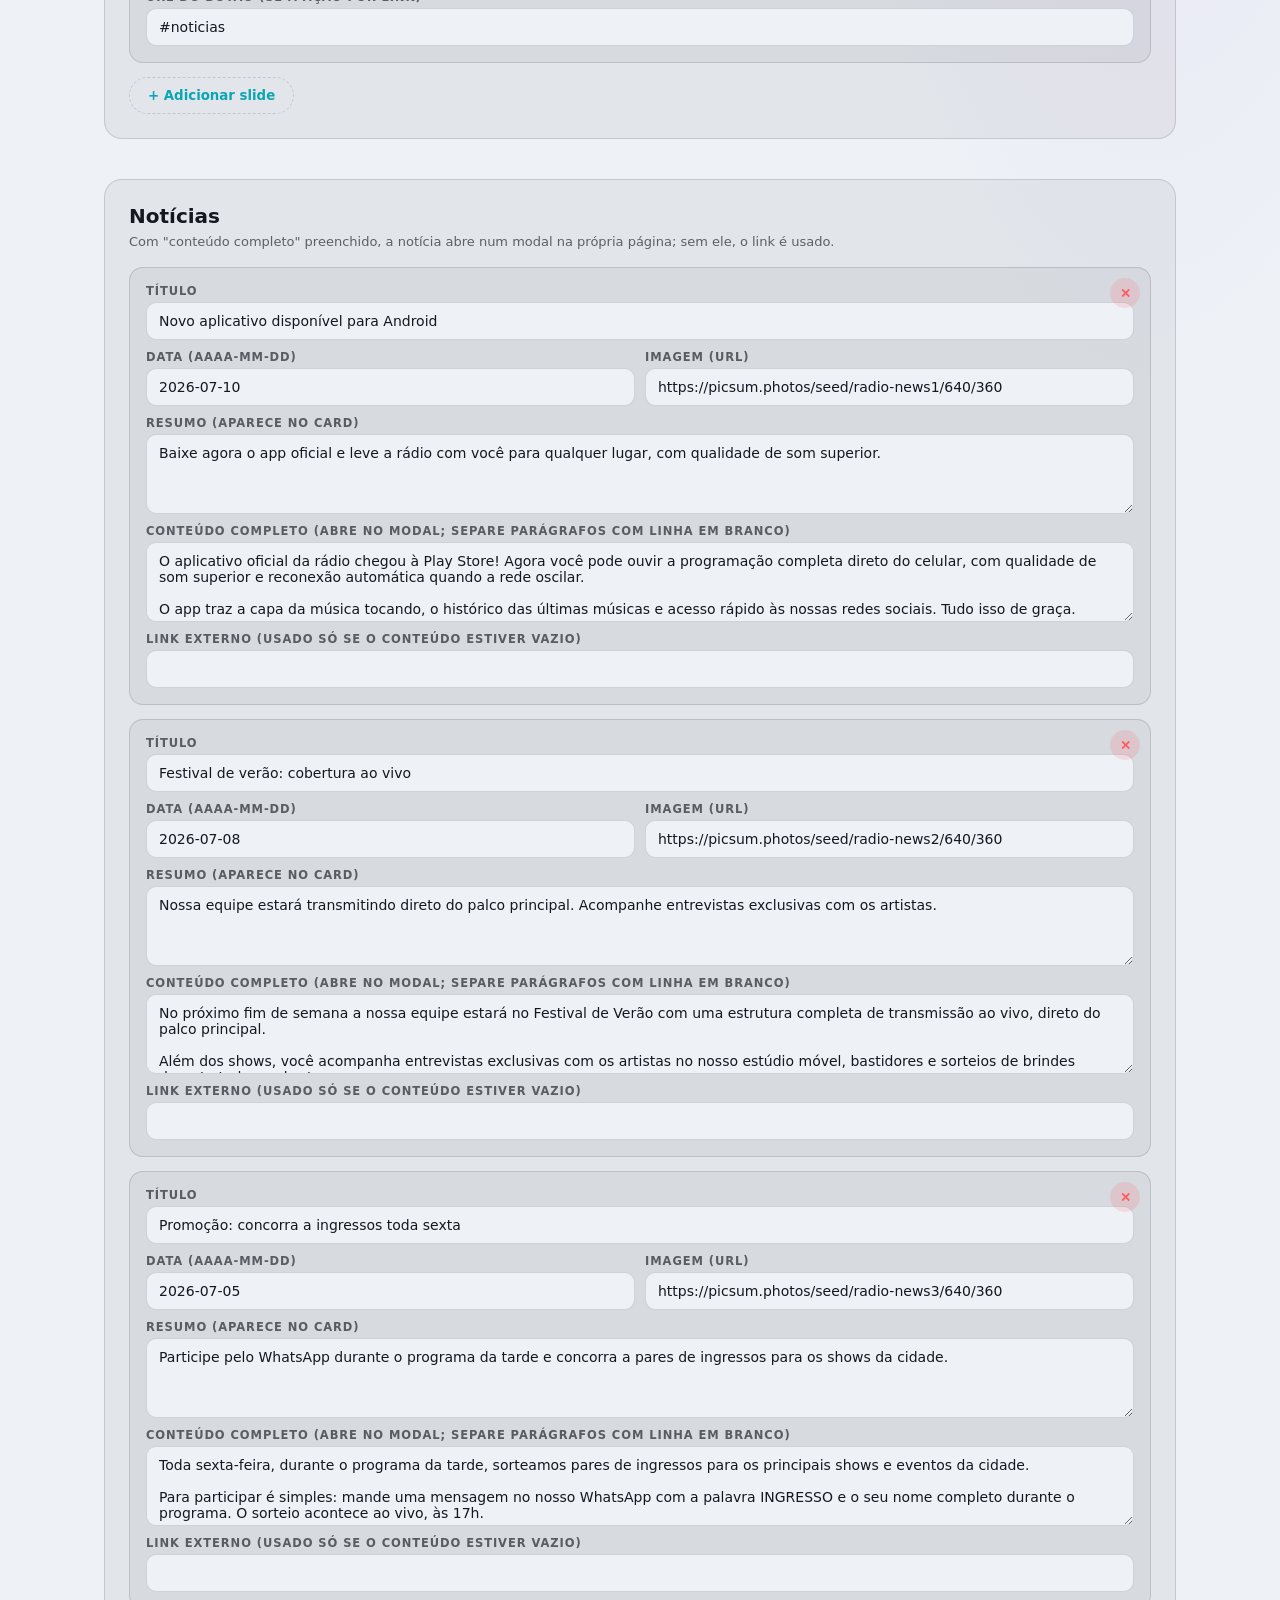
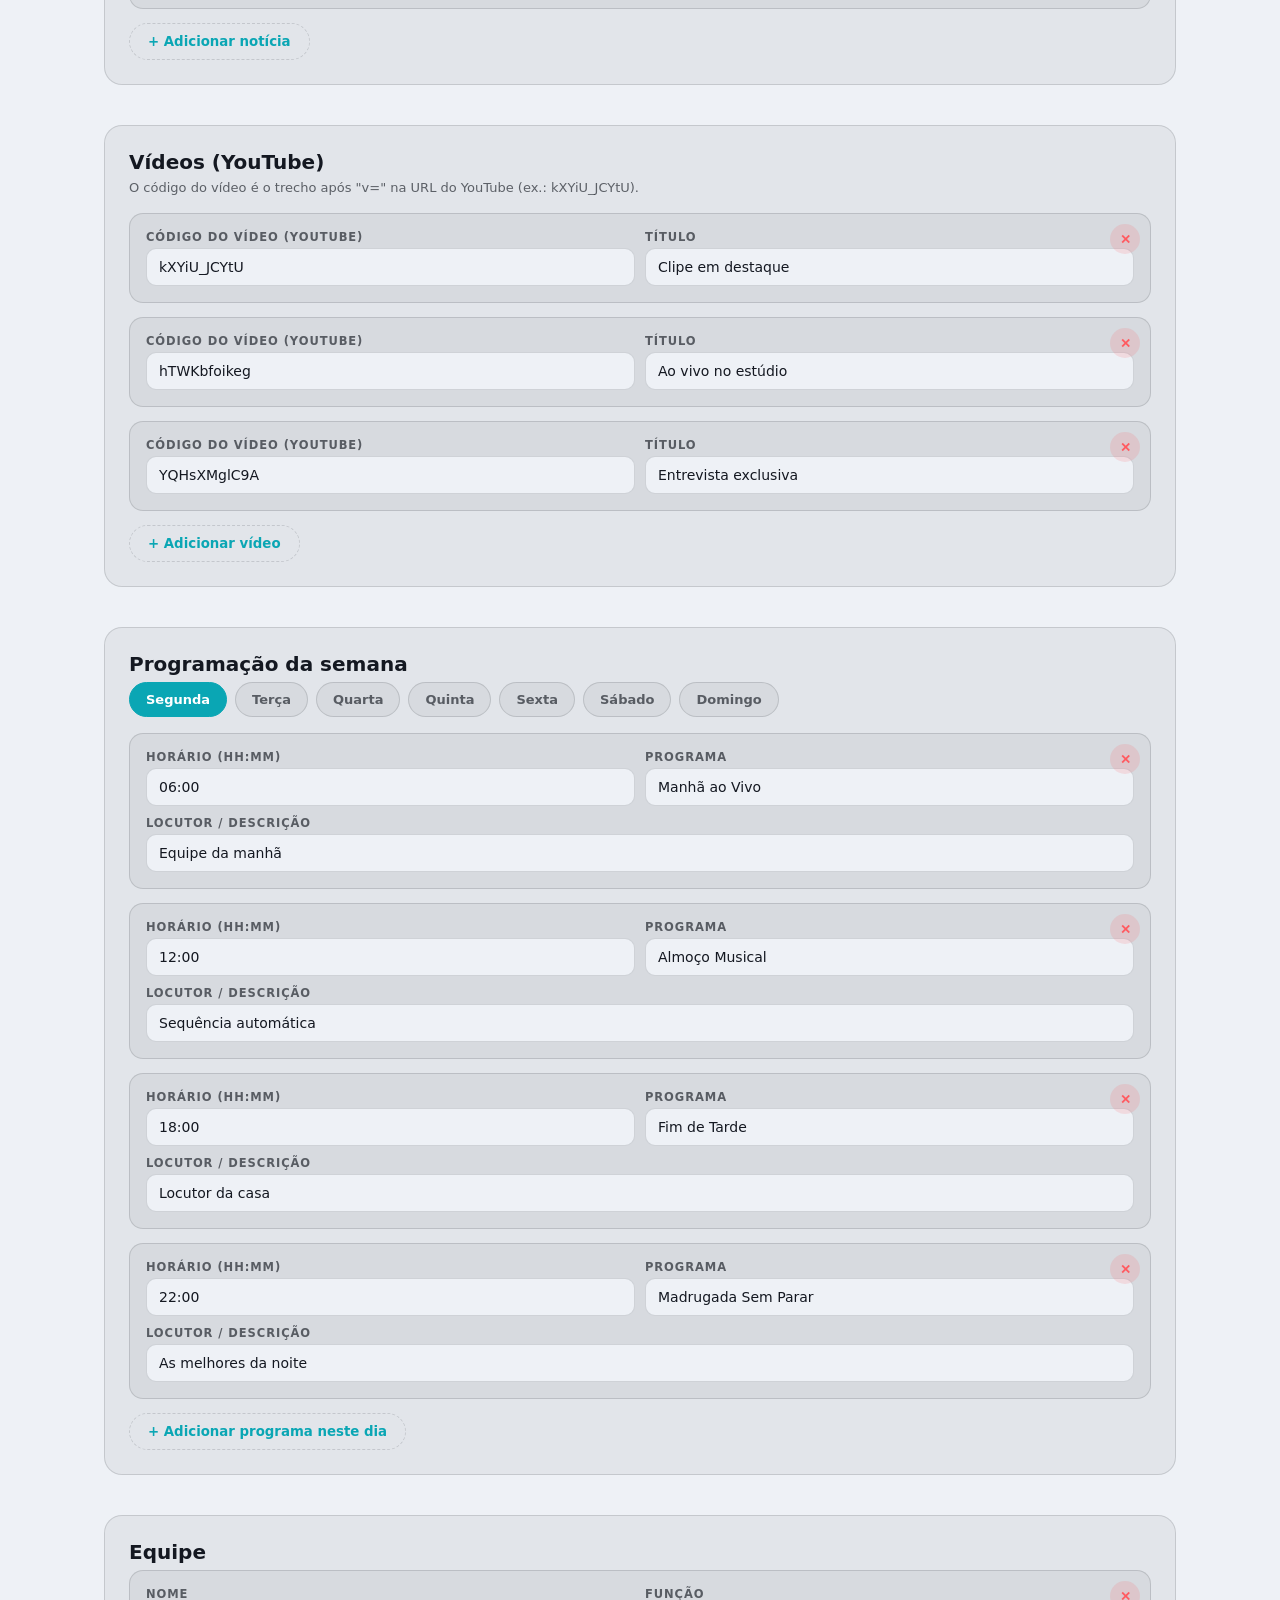
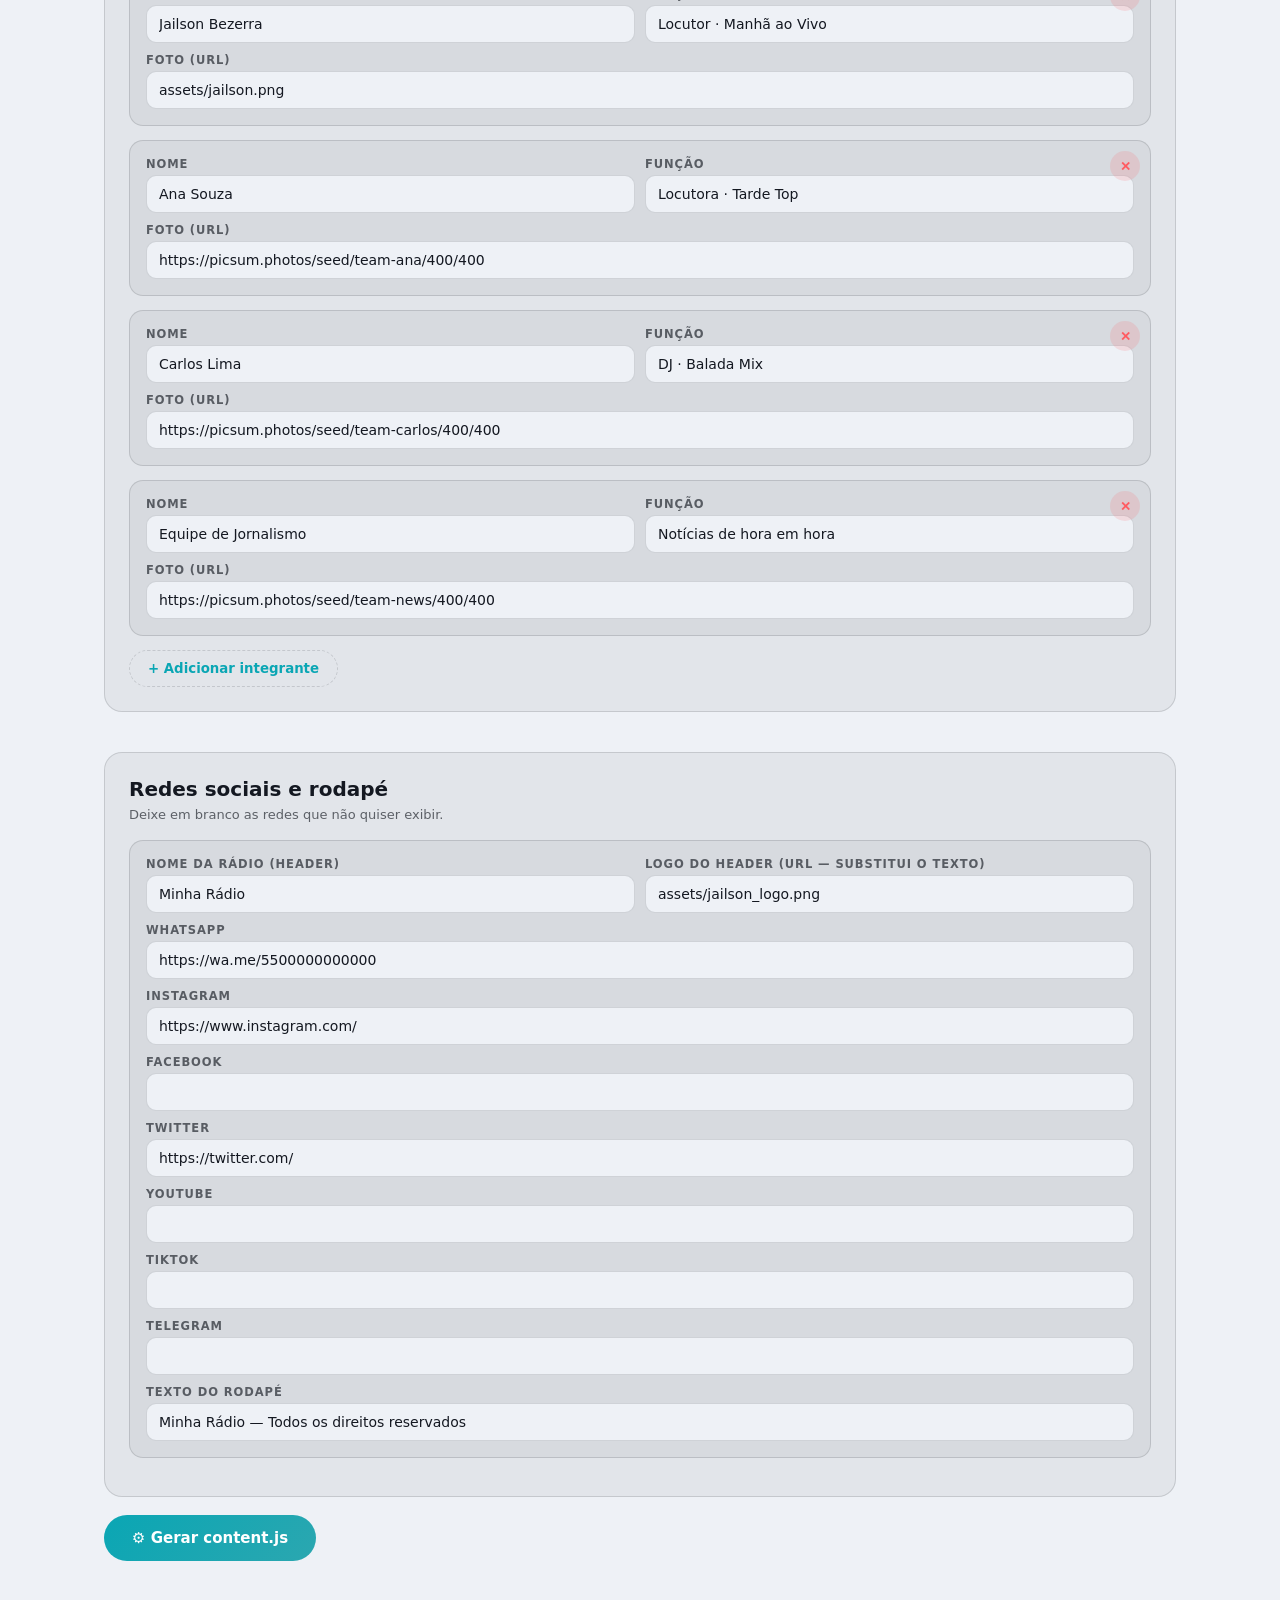
==== commit 9d4e9baa: "feat: componente embutível com navegação sem interrupção, site rico e modo clipe - js/radioplayer.js" ====
--- a/gerador.html
+++ b/gerador.html
@@ -210,6 +210,7 @@
             data.team = data.team || [];
             data.social = data.social || {};
             data.footer = data.footer || { text: "" };
+            data.brand = data.brand || { name: "", logo: "" };
 
             // --- tema (mesmo comportamento do site) ---
             const themeToggle = document.getElementById("theme-toggle");
@@ -384,6 +385,10 @@
             function renderSocial() {
                 const root = document.getElementById("gen-social");
                 root.innerHTML = "";
+                root.appendChild(row(
+                    field("Nome da rádio (header)", data.brand.name, (v) => data.brand.name = v),
+                    field("Logo do header (URL — substitui o texto)", data.brand.logo, (v) => data.brand.logo = v)
+                ));
                 ["whatsapp", "instagram", "facebook", "twitter", "youtube", "tiktok", "telegram"].forEach((key) => {
                     root.appendChild(field(key, data.social[key], (v) => data.social[key] = v));
                 });
--- a/site.css
+++ b/site.css
@@ -37,6 +37,29 @@
 
 * { box-sizing: border-box; }
 
+/* barra de rolagem global, coerente com o tema (claro e escuro) */
+html {
+    scrollbar-width: thin;
+    scrollbar-color: var(--site-surface-strong) transparent;
+}
+
+::-webkit-scrollbar {
+    width: 10px;
+    height: 10px;
+    background: transparent;
+}
+
+::-webkit-scrollbar-track { background: transparent; }
+
+::-webkit-scrollbar-thumb {
+    background: var(--site-surface-strong);
+    border-radius: 6px;
+    border: 2px solid transparent;
+    background-clip: padding-box;
+}
+
+::-webkit-scrollbar-thumb:hover { background: var(--site-muted); }
+
 body {
     margin: 0;
     min-height: 100vh;
@@ -107,6 +130,12 @@
     display: flex;
     align-items: center;
     gap: 10px;
+}
+
+.site-brand-logo {
+    height: 38px;
+    width: auto;
+    display: block;
 }
 
 .site-brand-dot {
@@ -543,6 +572,65 @@
     font-weight: 700;
 }
 
+/* --- modo vídeo: mini-player flutuante (sobrevive à navegação) --- */
+
+.video-dock {
+    position: fixed;
+    right: 16px;
+    bottom: 122px; /* acima do dock do player */
+    z-index: 90;
+    width: min(400px, calc(100vw - 32px));
+    border-radius: 16px;
+    overflow: hidden;
+    background: rgba(13, 17, 23, 0.96);
+    border: 1px solid rgba(255, 255, 255, 0.16);
+    box-shadow: 0 24px 60px rgba(0, 0, 0, 0.55);
+    animation: video-dock-in 0.35s ease both;
+}
+
+@keyframes video-dock-in {
+    from { transform: translateY(16px); opacity: 0; }
+}
+
+.video-dock-header {
+    display: flex;
+    align-items: center;
+    justify-content: space-between;
+    gap: 10px;
+    padding: 10px 12px;
+    color: #fff;
+}
+
+.video-dock-title {
+    font-size: 13px;
+    font-weight: 700;
+    white-space: nowrap;
+    overflow: hidden;
+    text-overflow: ellipsis;
+}
+
+.video-dock-close {
+    flex: none;
+    width: 28px;
+    height: 28px;
+    border: none;
+    border-radius: 50%;
+    background: rgba(255, 255, 255, 0.1);
+    color: #fff;
+    font-size: 12px;
+    cursor: pointer;
+    transition: background 0.2s ease;
+}
+
+.video-dock-close:hover { background: rgba(255, 255, 255, 0.22); }
+
+.video-dock-body iframe {
+    width: 100%;
+    aspect-ratio: 16 / 9;
+    display: block;
+    border: 0;
+}
+
 /* --- programação --- */
 
 .schedule-tabs {
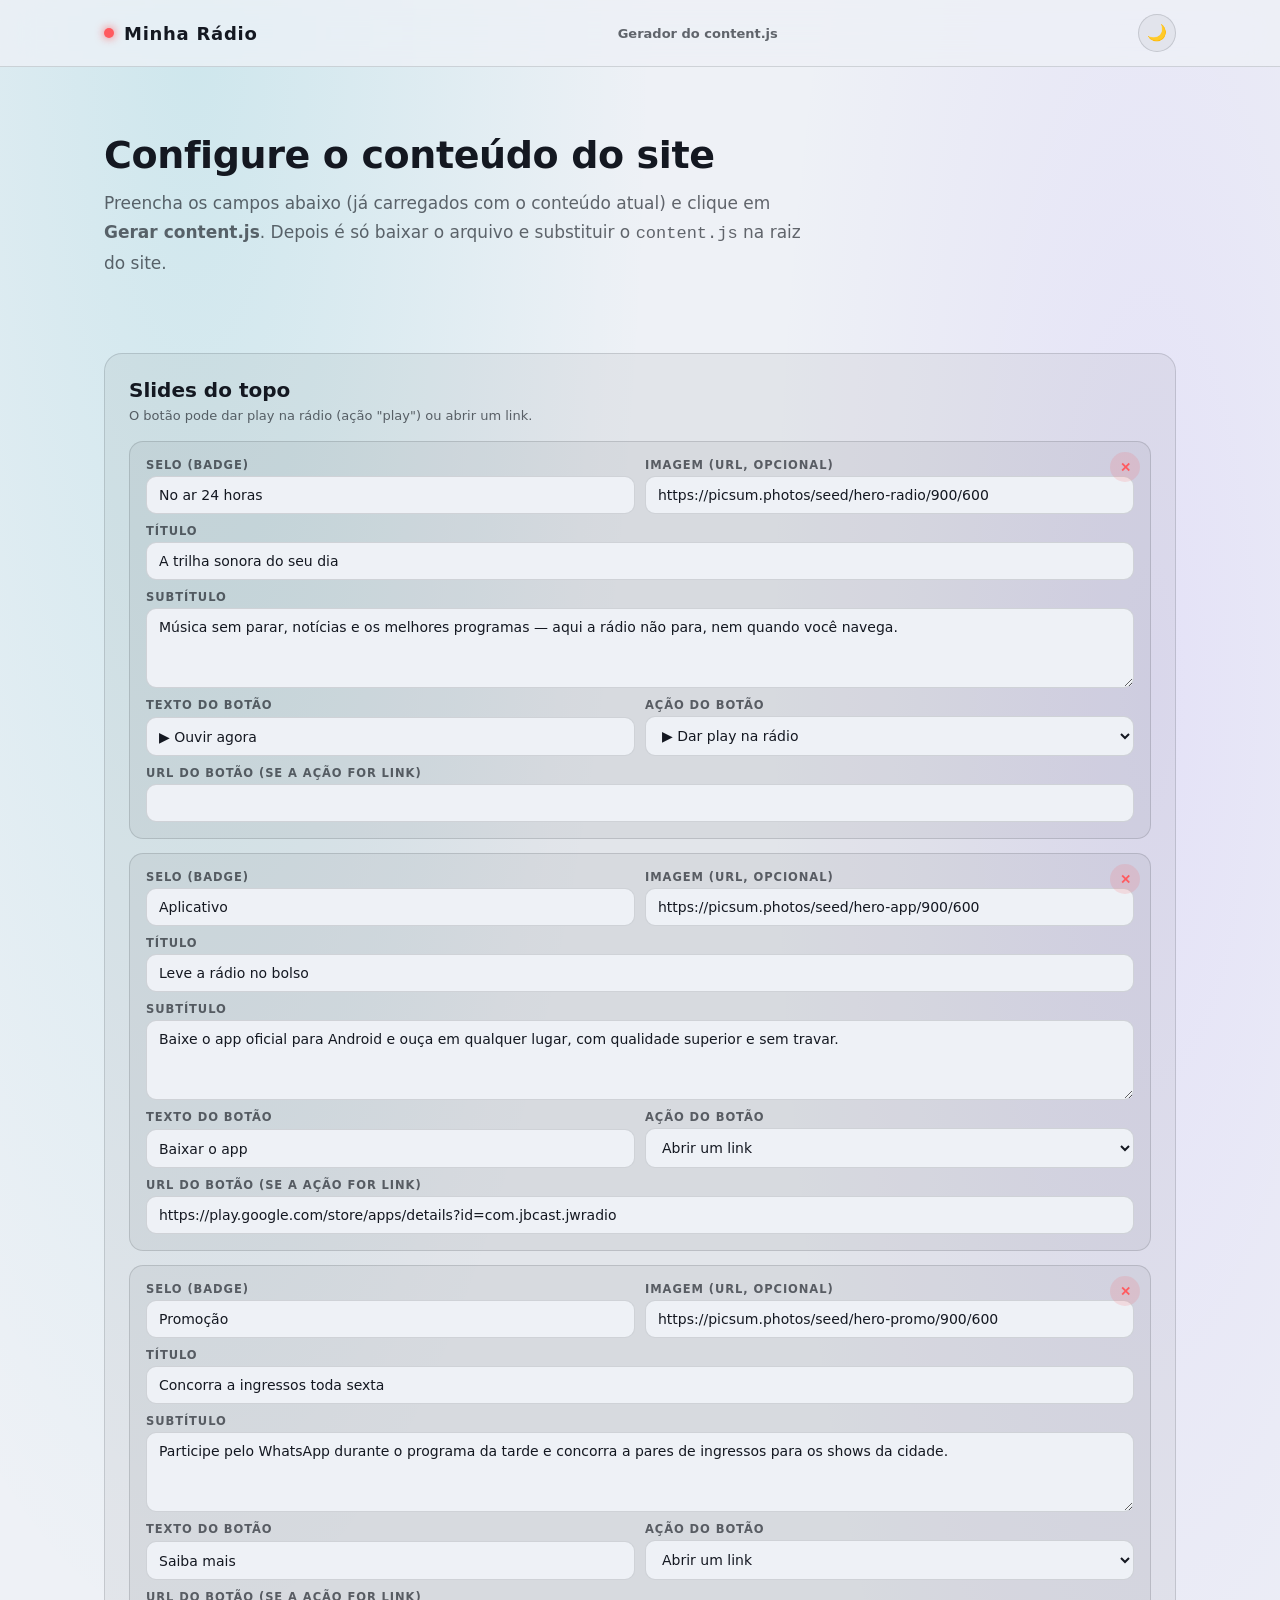
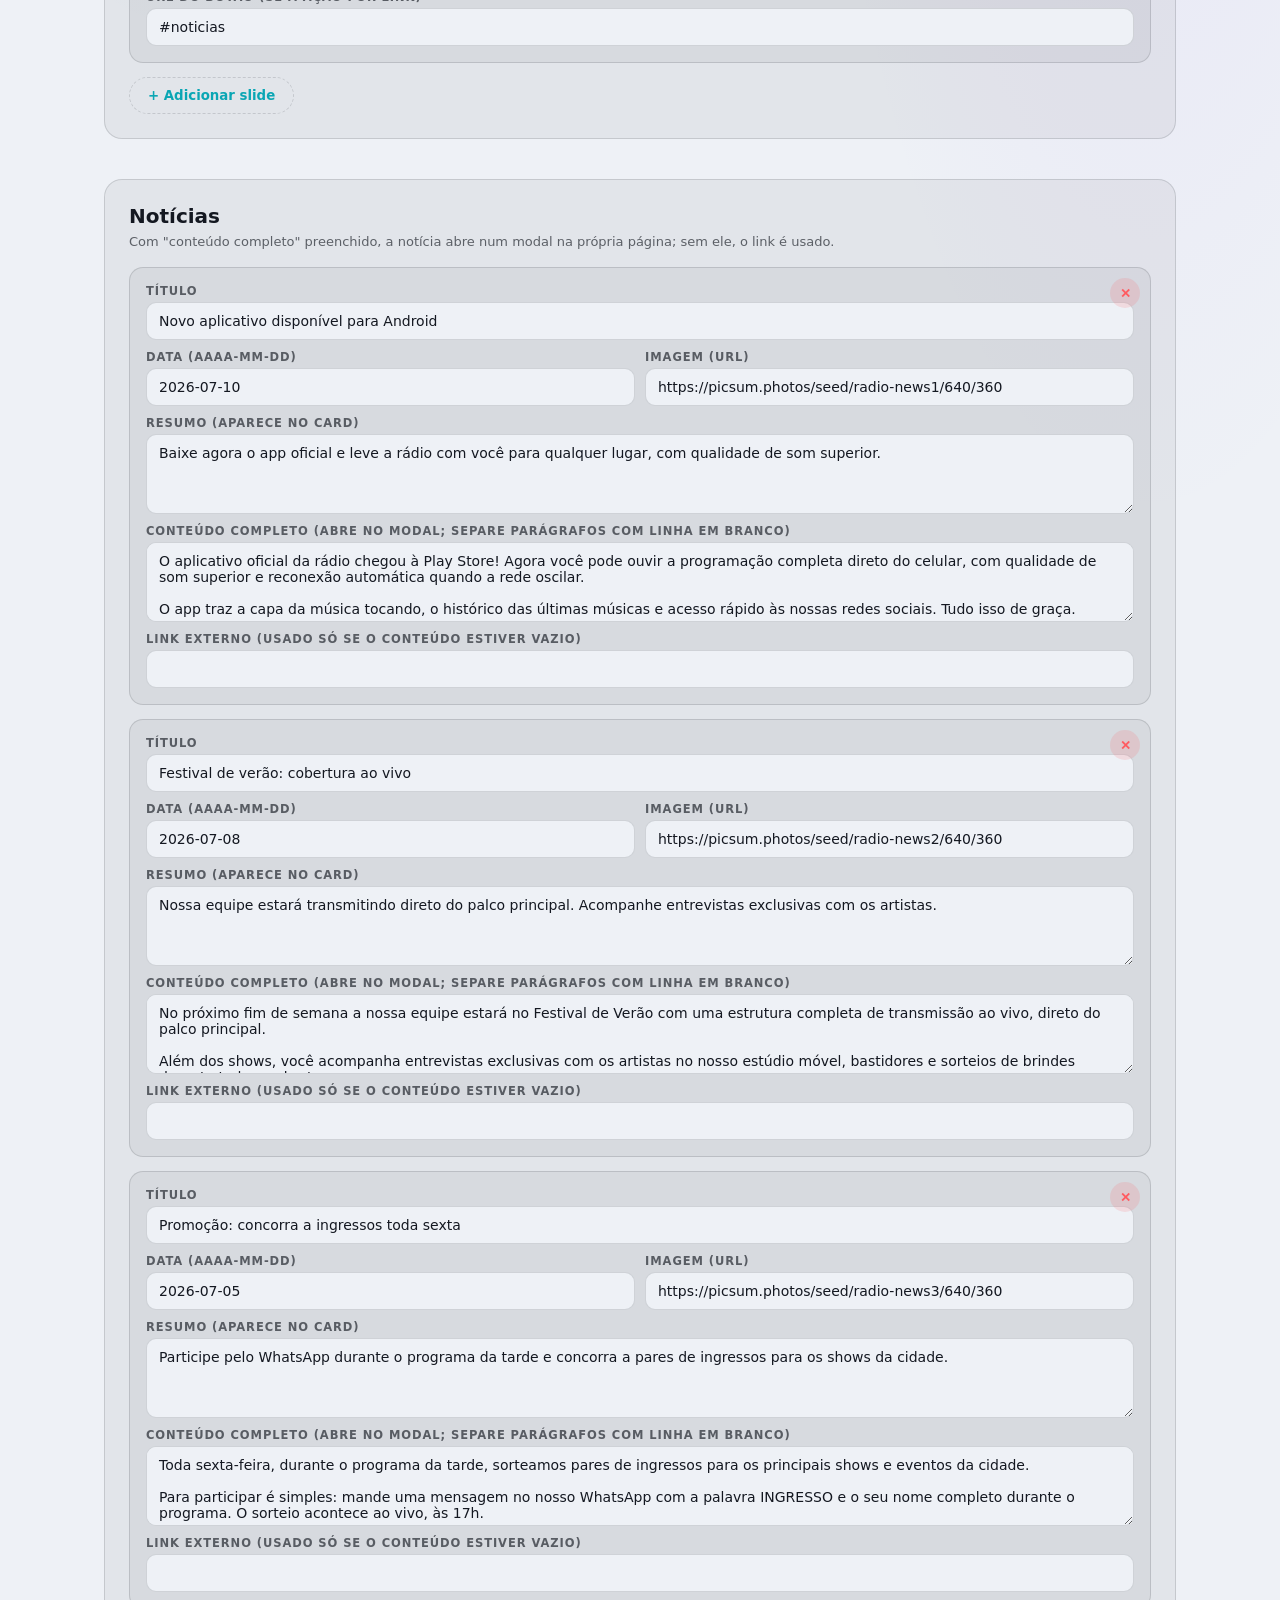
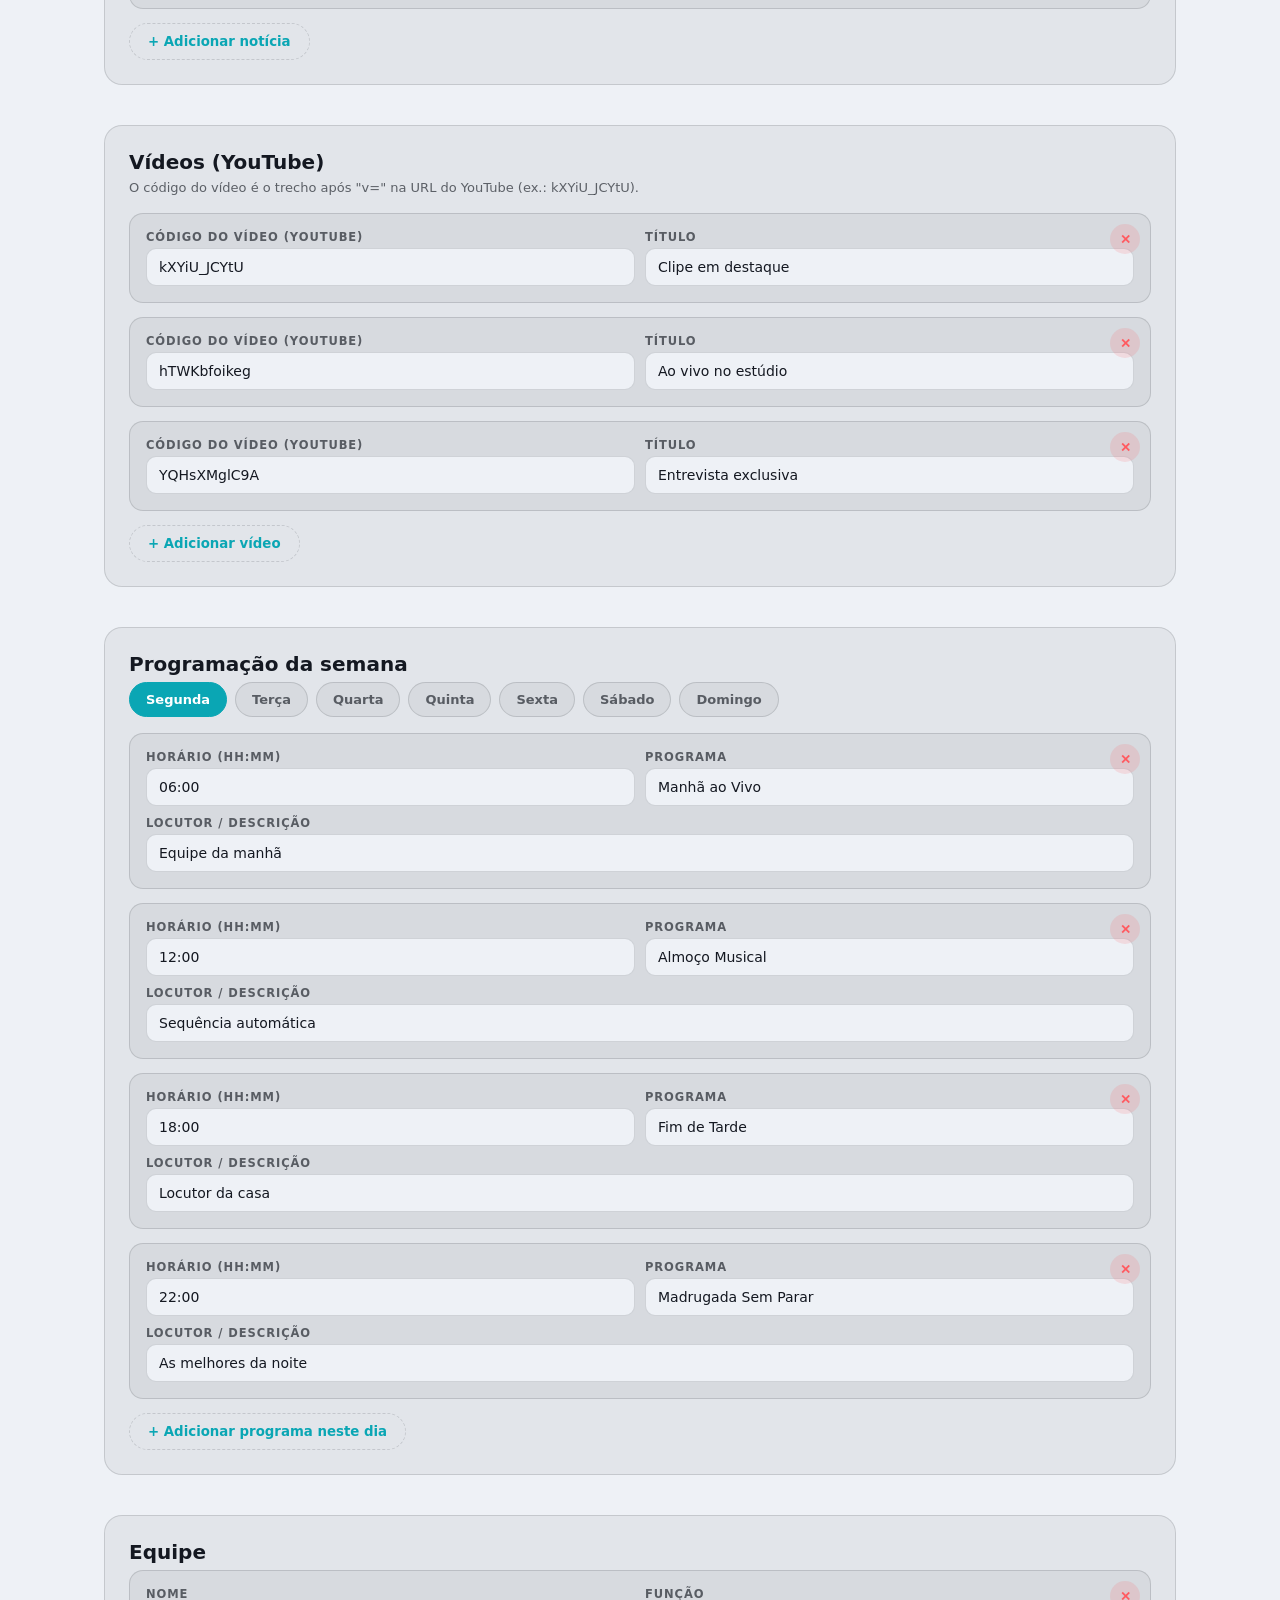
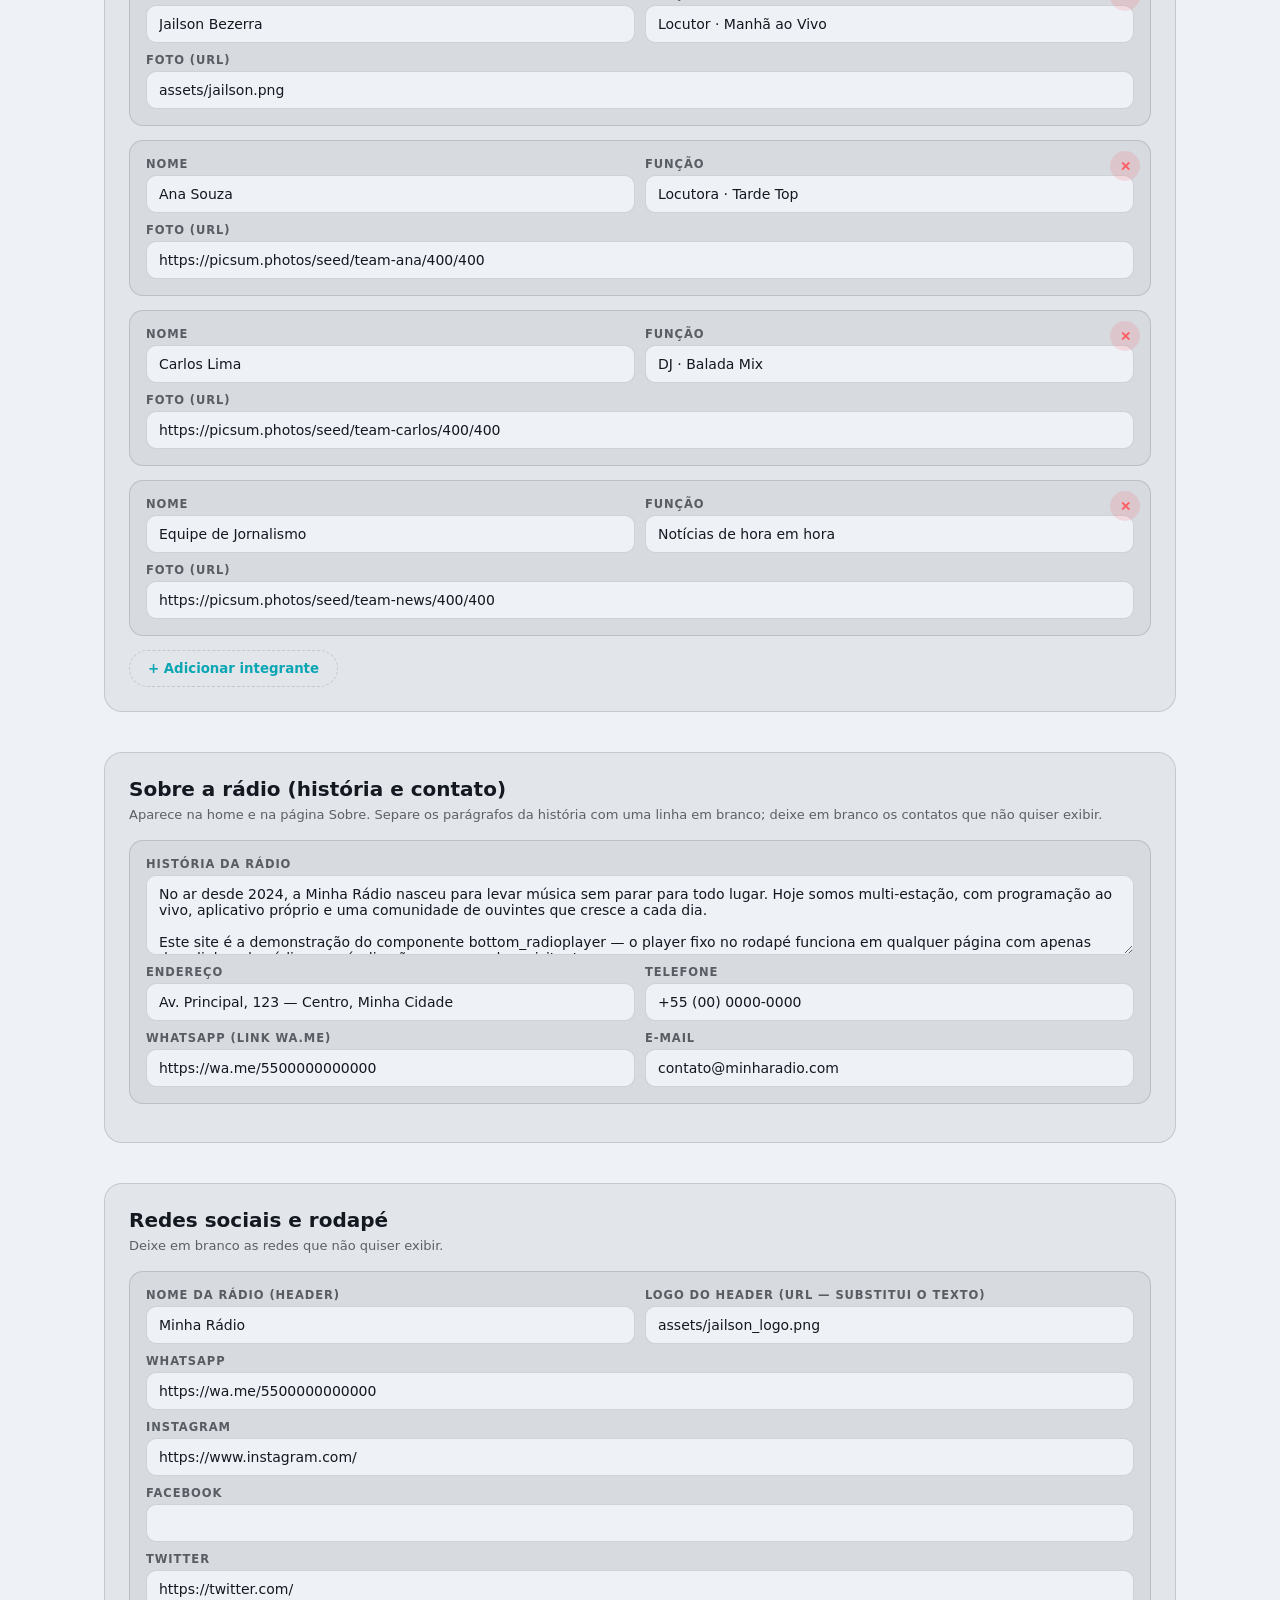
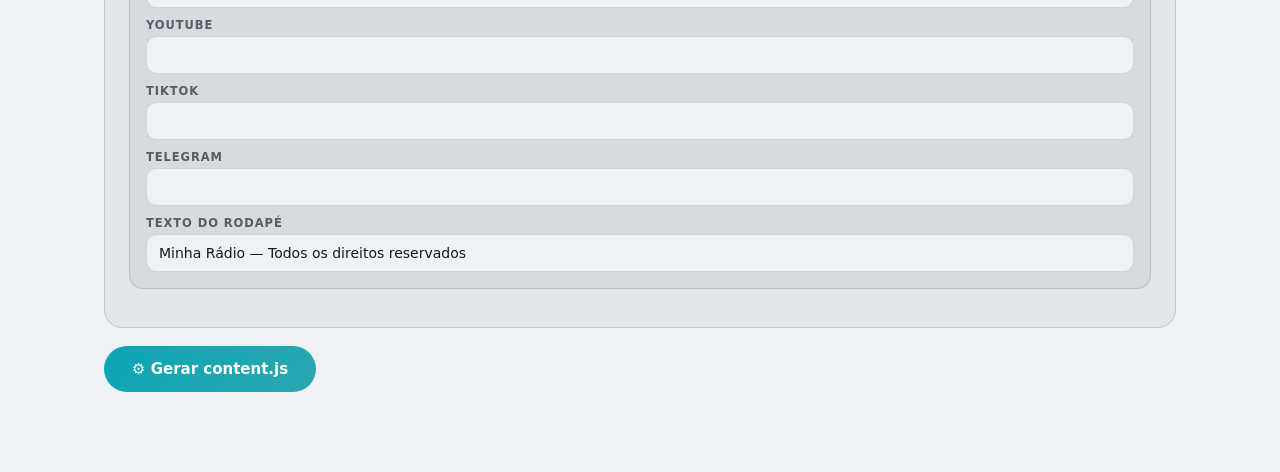
==== commit 6a0119e8: "feat: lyrics toggle, about/contact section and mobile nav menu (#6) - New `lyrics: false` option in " ====
--- a/gerador.html
+++ b/gerador.html
@@ -179,6 +179,12 @@
         </section>
 
         <section class="gen-section">
+            <h2>Sobre a rádio (história e contato)</h2>
+            <p class="gen-hint">Aparece na home e na página Sobre. Separe os parágrafos da história com uma linha em branco; deixe em branco os contatos que não quiser exibir.</p>
+            <div class="gen-item" id="gen-about"></div>
+        </section>
+
+        <section class="gen-section">
             <h2>Redes sociais e rodapé</h2>
             <p class="gen-hint">Deixe em branco as redes que não quiser exibir.</p>
             <div class="gen-item" id="gen-social"></div>
@@ -211,6 +217,8 @@
             data.social = data.social || {};
             data.footer = data.footer || { text: "" };
             data.brand = data.brand || { name: "", logo: "" };
+            data.about = data.about || { history: "" };
+            data.about.contact = data.about.contact || {};
 
             // --- tema (mesmo comportamento do site) ---
             const themeToggle = document.getElementById("theme-toggle");
@@ -381,6 +389,21 @@
                 });
             }
 
+            // --- sobre a rádio (história + contato) ---
+            function renderAbout() {
+                const root = document.getElementById("gen-about");
+                root.innerHTML = "";
+                root.appendChild(field("História da rádio", data.about.history, (v) => data.about.history = v, "textarea"));
+                root.appendChild(row(
+                    field("Endereço", data.about.contact.address, (v) => data.about.contact.address = v),
+                    field("Telefone", data.about.contact.phone, (v) => data.about.contact.phone = v)
+                ));
+                root.appendChild(row(
+                    field("WhatsApp (link wa.me)", data.about.contact.whatsapp, (v) => data.about.contact.whatsapp = v),
+                    field("E-mail", data.about.contact.email, (v) => data.about.contact.email = v)
+                ));
+            }
+
             // --- social + rodapé ---
             function renderSocial() {
                 const root = document.getElementById("gen-social");
@@ -426,6 +449,9 @@
                     if (!out.schedule[day].length) delete out.schedule[day];
                 });
                 Object.keys(out.social).forEach((k) => { if (!out.social[k]) delete out.social[k]; });
+                Object.keys(out.about.contact).forEach((k) => { if (!out.about.contact[k]) delete out.about.contact[k]; });
+                if (!Object.keys(out.about.contact).length) delete out.about.contact;
+                if (!out.about.history && !out.about.contact) delete out.about;
                 return out;
             }
 
@@ -471,6 +497,7 @@
             renderDayTabs();
             renderSchedule();
             renderTeam();
+            renderAbout();
             renderSocial();
         })();
     </script>
--- a/site.css
+++ b/site.css
@@ -173,8 +173,59 @@
     color: var(--site-text);
 }
 
+/* botão hambúrguer — só aparece em telas pequenas */
+.nav-toggle {
+    display: none;
+    width: 38px;
+    height: 38px;
+    flex: none;
+    border-radius: 50%;
+    border: 1px solid var(--site-border);
+    background: var(--site-surface);
+    color: var(--site-text);
+    cursor: pointer;
+    align-items: center;
+    justify-content: center;
+    transition: background 0.2s ease;
+}
+
+.nav-toggle:hover { background: var(--site-surface-strong); }
+
+.nav-toggle svg {
+    width: 18px;
+    height: 18px;
+    fill: none;
+    stroke: currentColor;
+    stroke-width: 2;
+    stroke-linecap: round;
+}
+
 @media (max-width: 700px) {
-    .site-nav { display: none; }
+    .nav-toggle { display: flex; }
+
+    /* menu vira um painel colapsável abaixo do header */
+    .site-nav {
+        display: none;
+        position: absolute;
+        top: 100%;
+        left: 0;
+        right: 0;
+        flex-direction: column;
+        gap: 2px;
+        padding: 8px 16px 14px;
+        /* fundo sólido: o painel cobre o conteúdo da página ao abrir */
+        background: var(--site-bg);
+        border-bottom: 1px solid var(--site-border);
+        box-shadow: 0 18px 30px rgba(0, 0, 0, 0.18);
+    }
+
+    .site-header.nav-open .site-nav { display: flex; }
+
+    .site-nav a {
+        padding: 12px 14px;
+        font-size: 14px;
+        border-radius: 12px;
+    }
 }
 
 /* --- hero --- */
@@ -731,6 +782,71 @@
 
 .team-card span { font-size: 12.5px; color: var(--site-muted); }
 
+/* --- sobre a rádio (história + contato) --- */
+
+.about-grid {
+    display: grid;
+    grid-template-columns: 1.6fr 1fr;
+    gap: 24px;
+    align-items: start;
+}
+
+.about-history p {
+    margin: 0 0 14px;
+    line-height: 1.8;
+    color: var(--site-muted);
+}
+
+.about-history p:last-child { margin-bottom: 0; }
+
+.contact-card {
+    border-radius: var(--site-radius);
+    background: var(--site-surface);
+    border: 1px solid var(--site-border);
+    padding: 22px;
+}
+
+.contact-card h3 { margin: 0 0 12px; font-size: 16px; }
+
+.contact-item {
+    display: flex;
+    align-items: center;
+    gap: 12px;
+    padding: 8px 0;
+    color: var(--site-muted);
+    font-size: 13.5px;
+    text-decoration: none;
+    transition: color 0.2s ease;
+}
+
+a.contact-item:hover { color: var(--site-text); }
+
+.contact-icon {
+    width: 34px;
+    height: 34px;
+    flex: none;
+    display: flex;
+    align-items: center;
+    justify-content: center;
+    border-radius: 50%;
+    border: 1px solid var(--site-border);
+    background: var(--site-surface);
+}
+
+.contact-icon svg {
+    width: 16px;
+    height: 16px;
+    fill: none;
+    stroke: currentColor;
+    stroke-width: 2;
+    stroke-linecap: round;
+    stroke-linejoin: round;
+}
+
+@media (max-width: 800px) {
+    .about-grid { grid-template-columns: 1fr; }
+}
+
 /* --- footer --- */
 
 .site-footer {
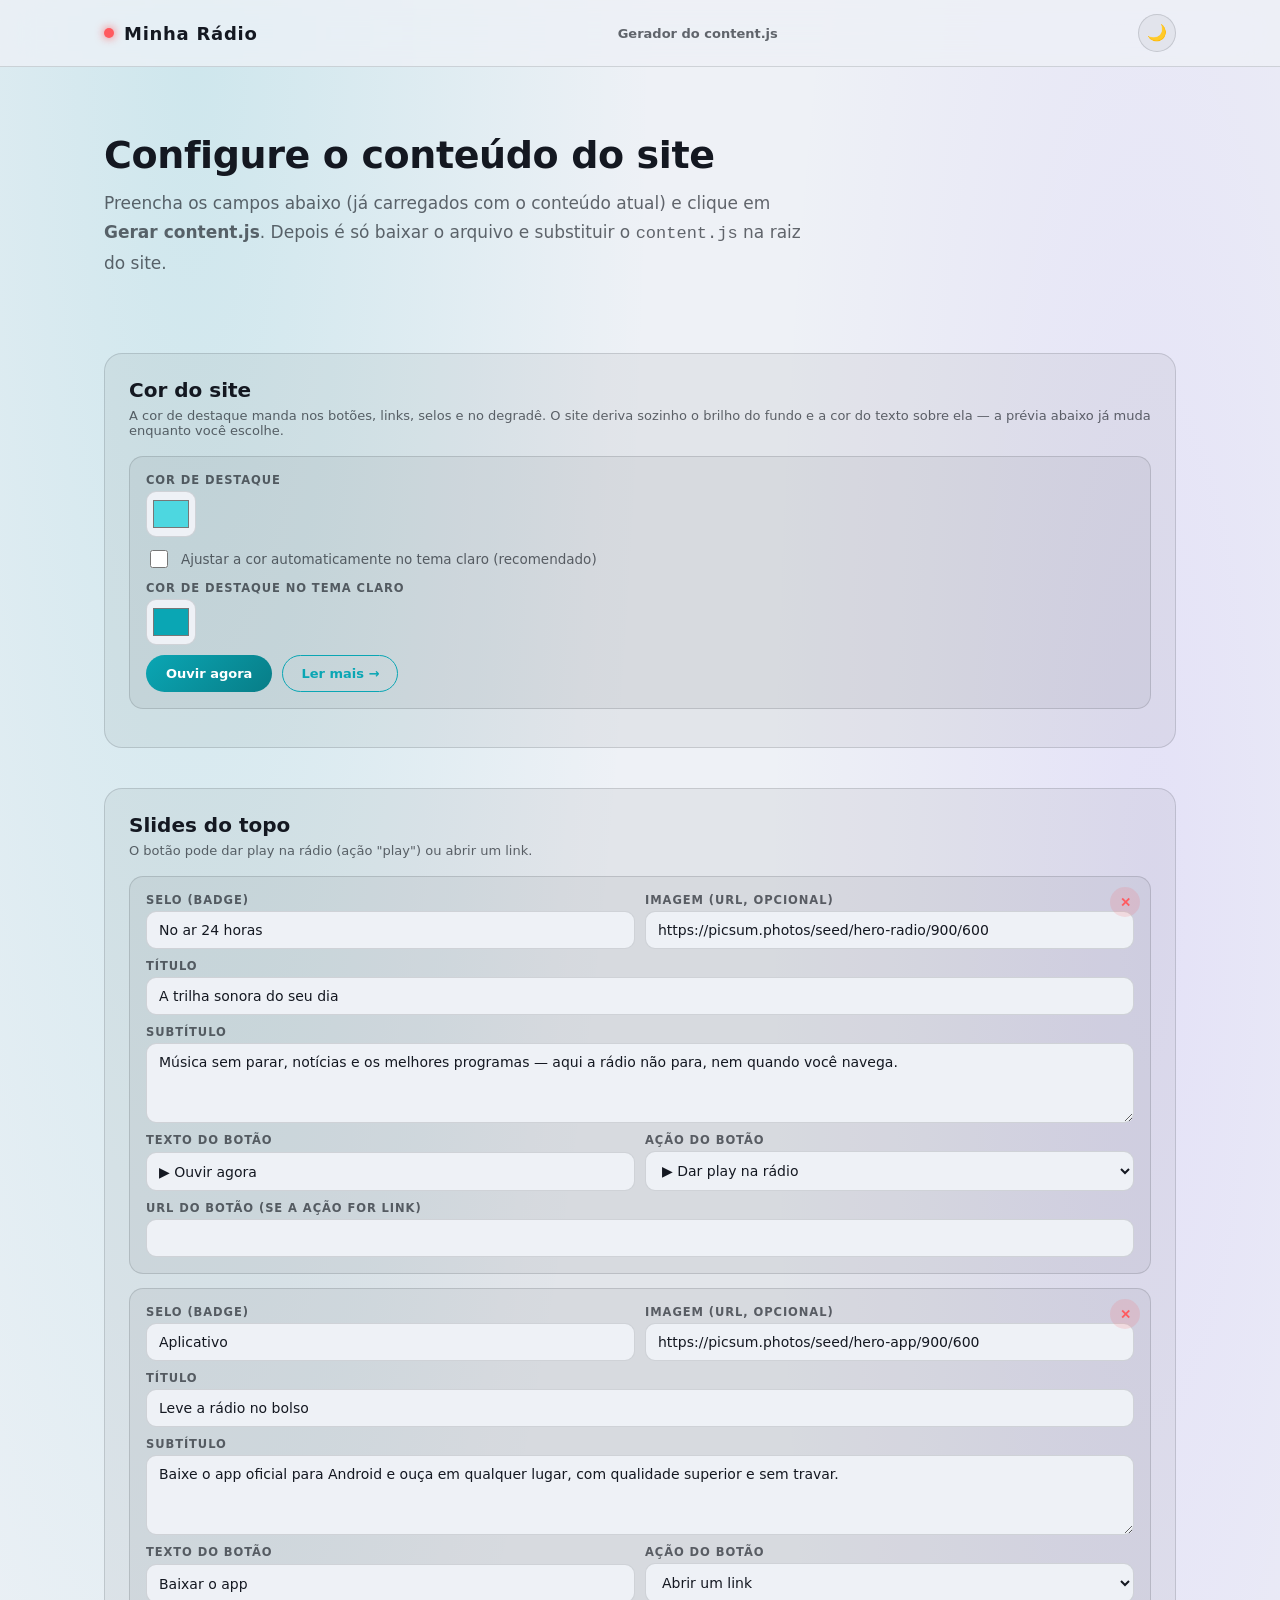
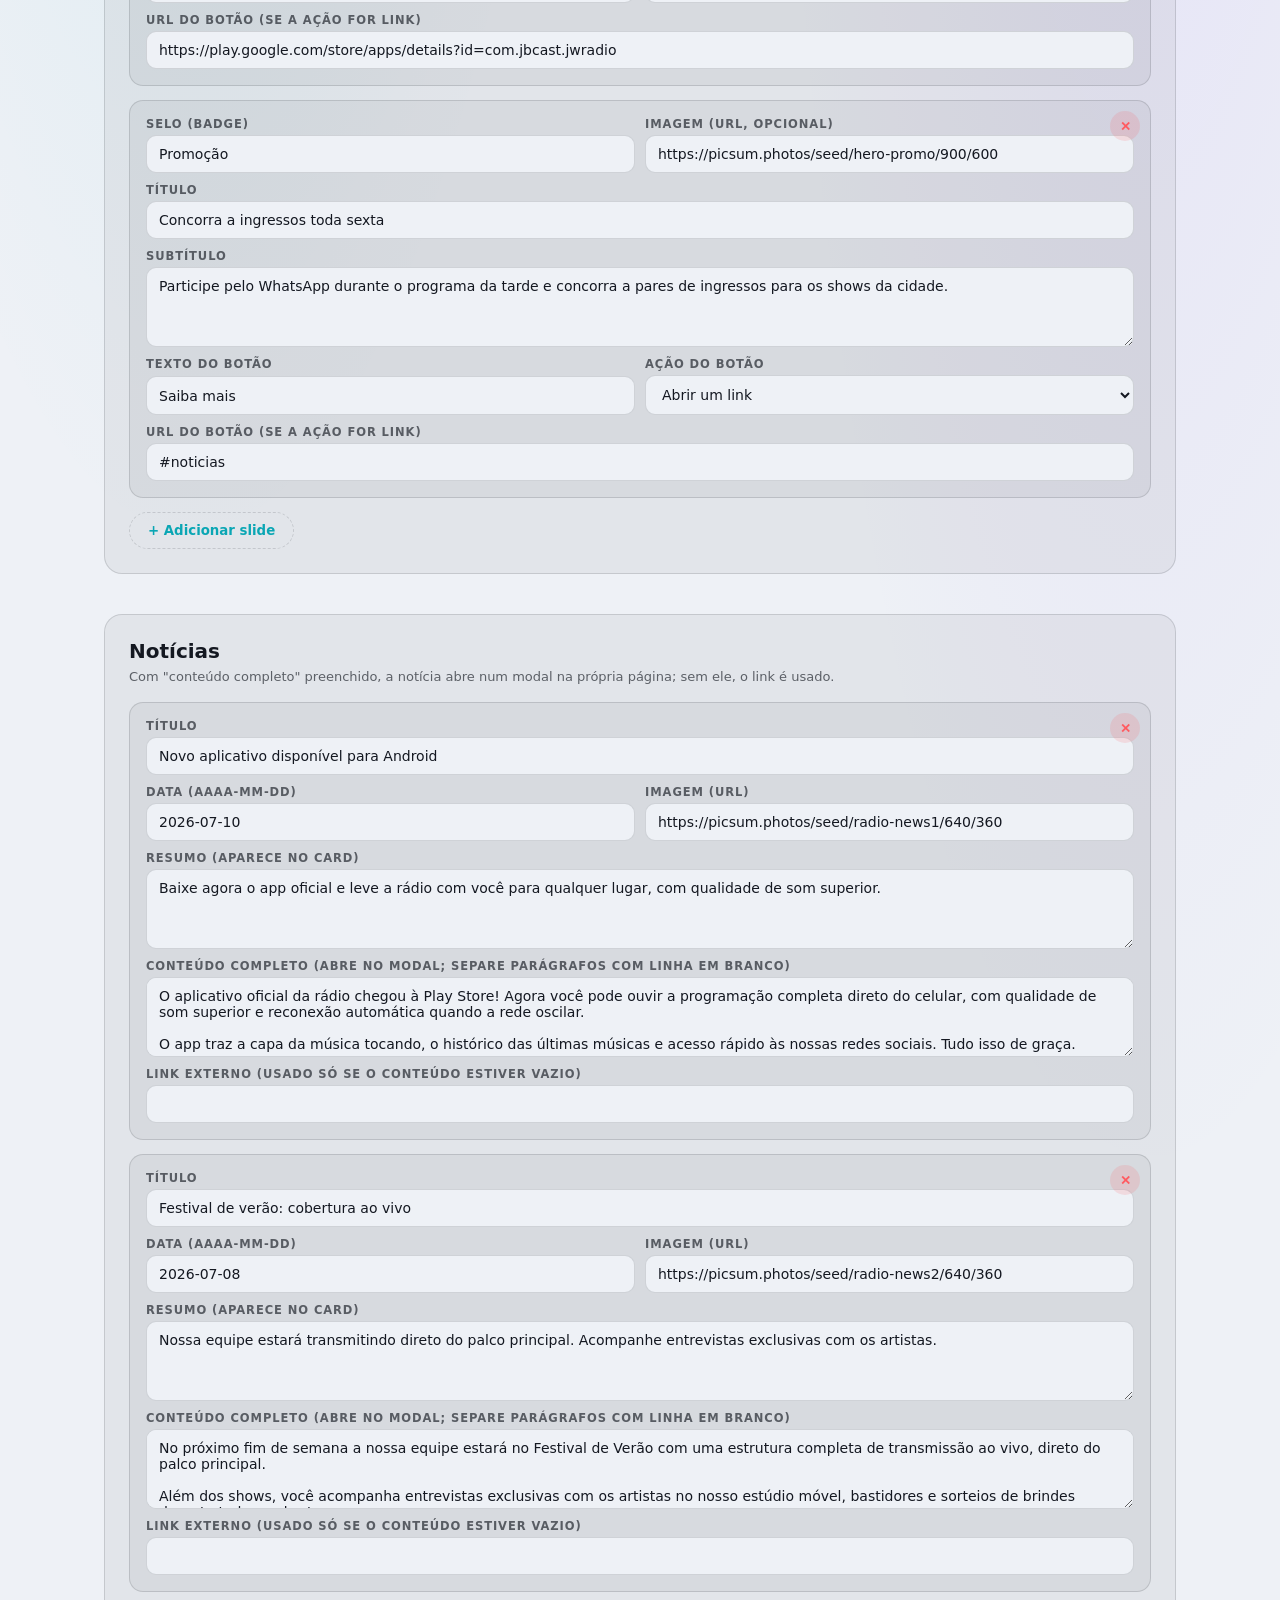
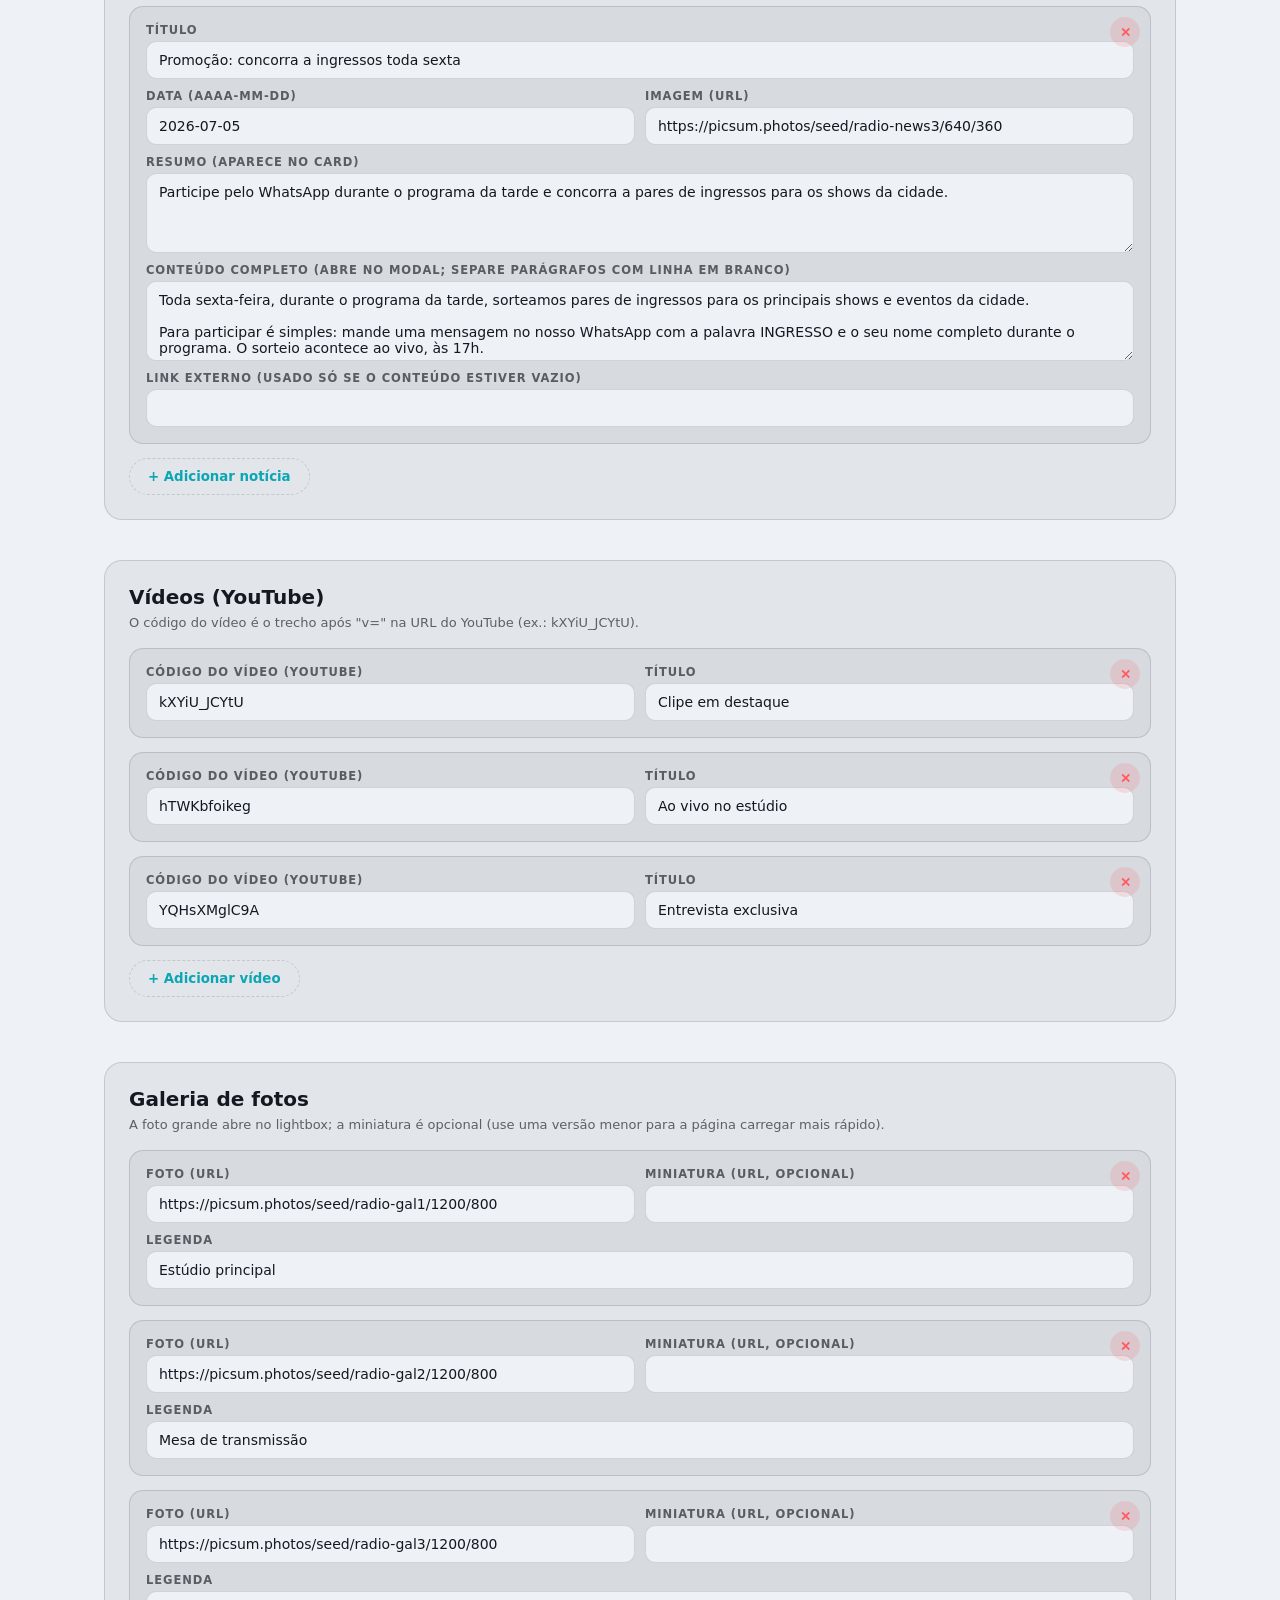
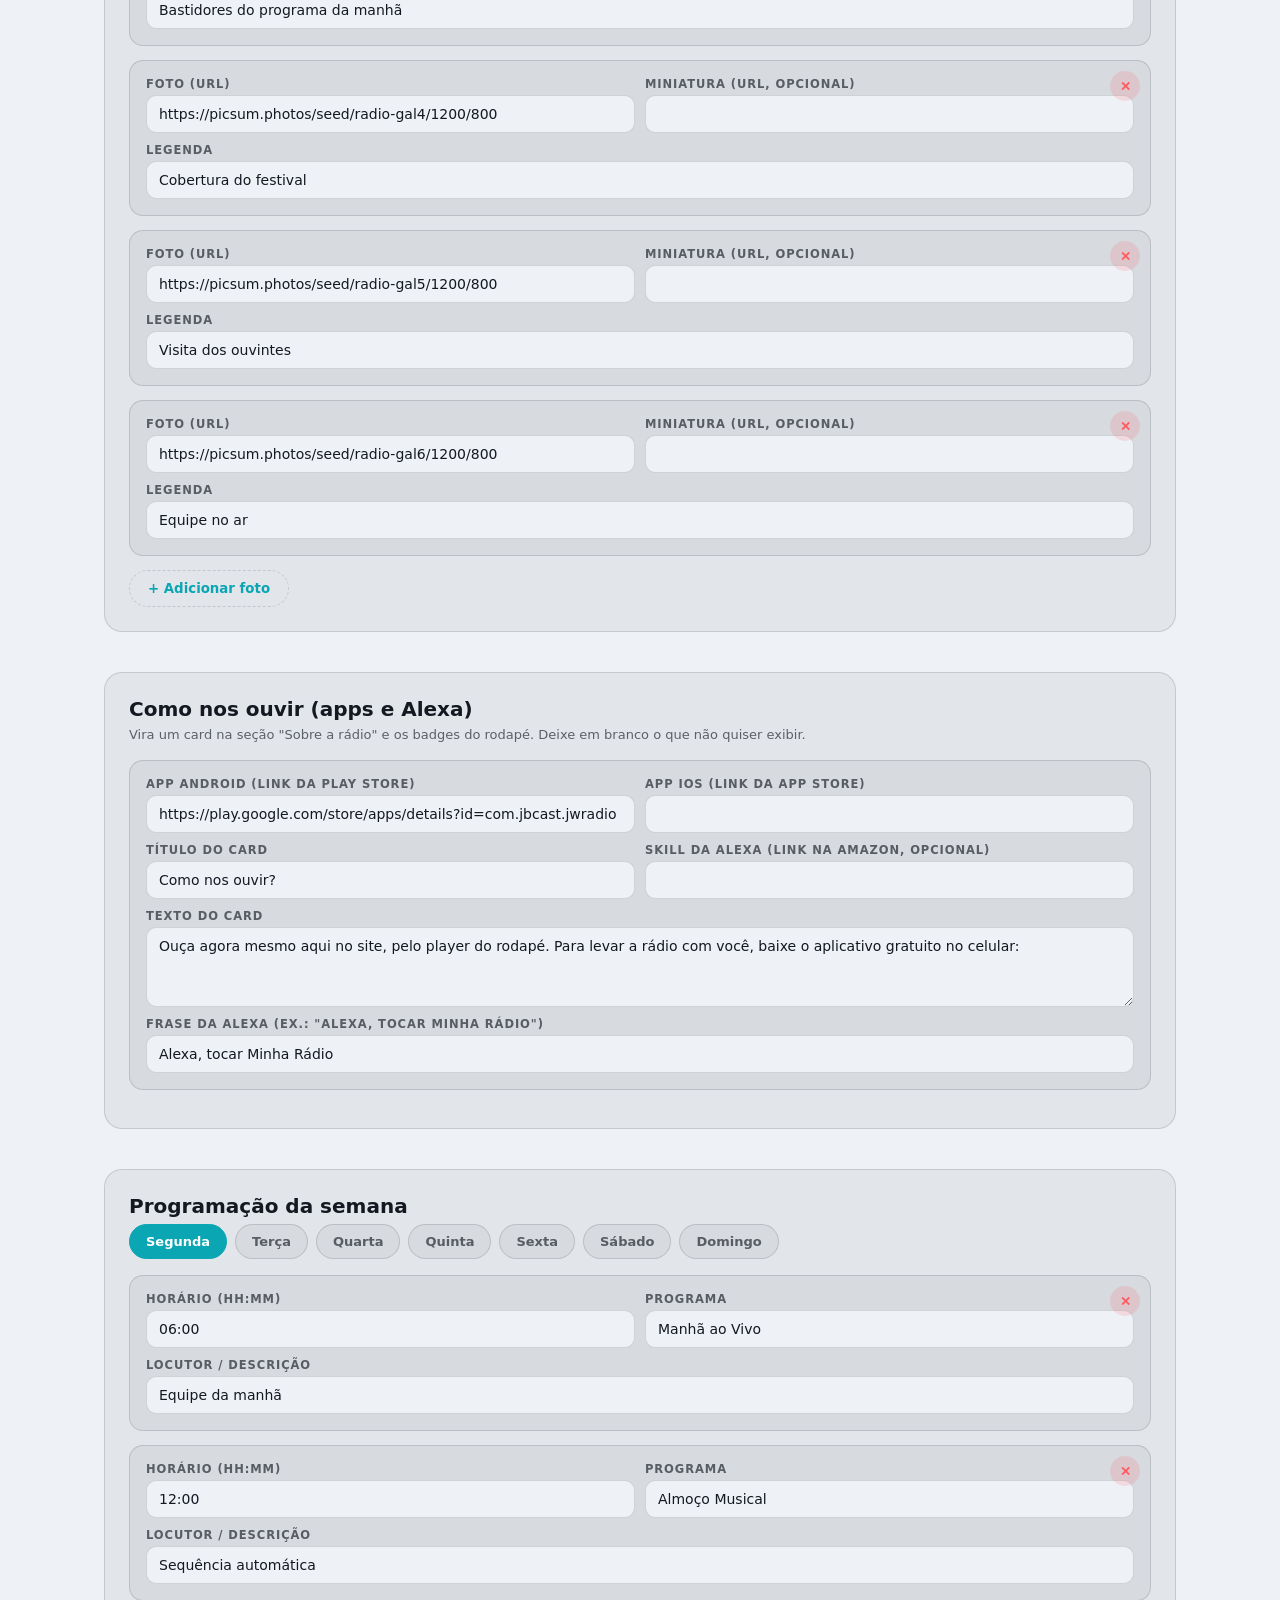
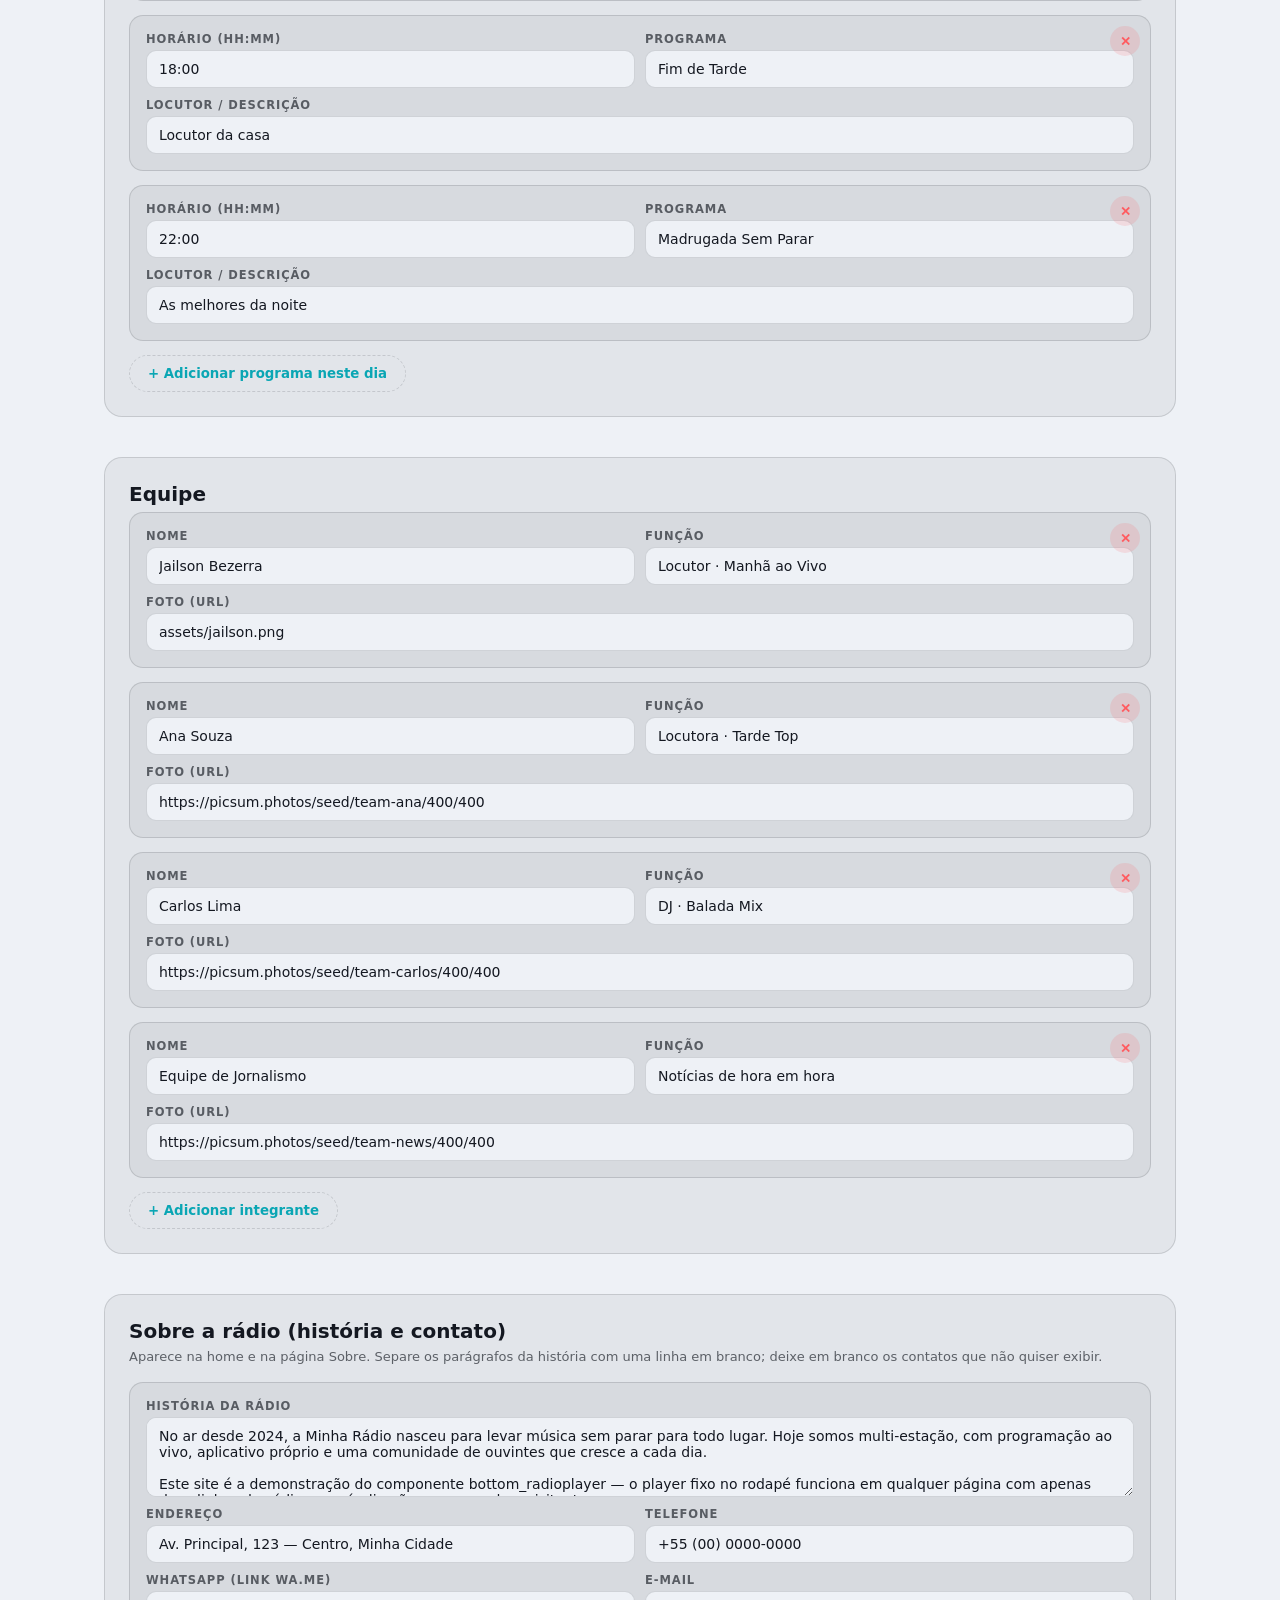
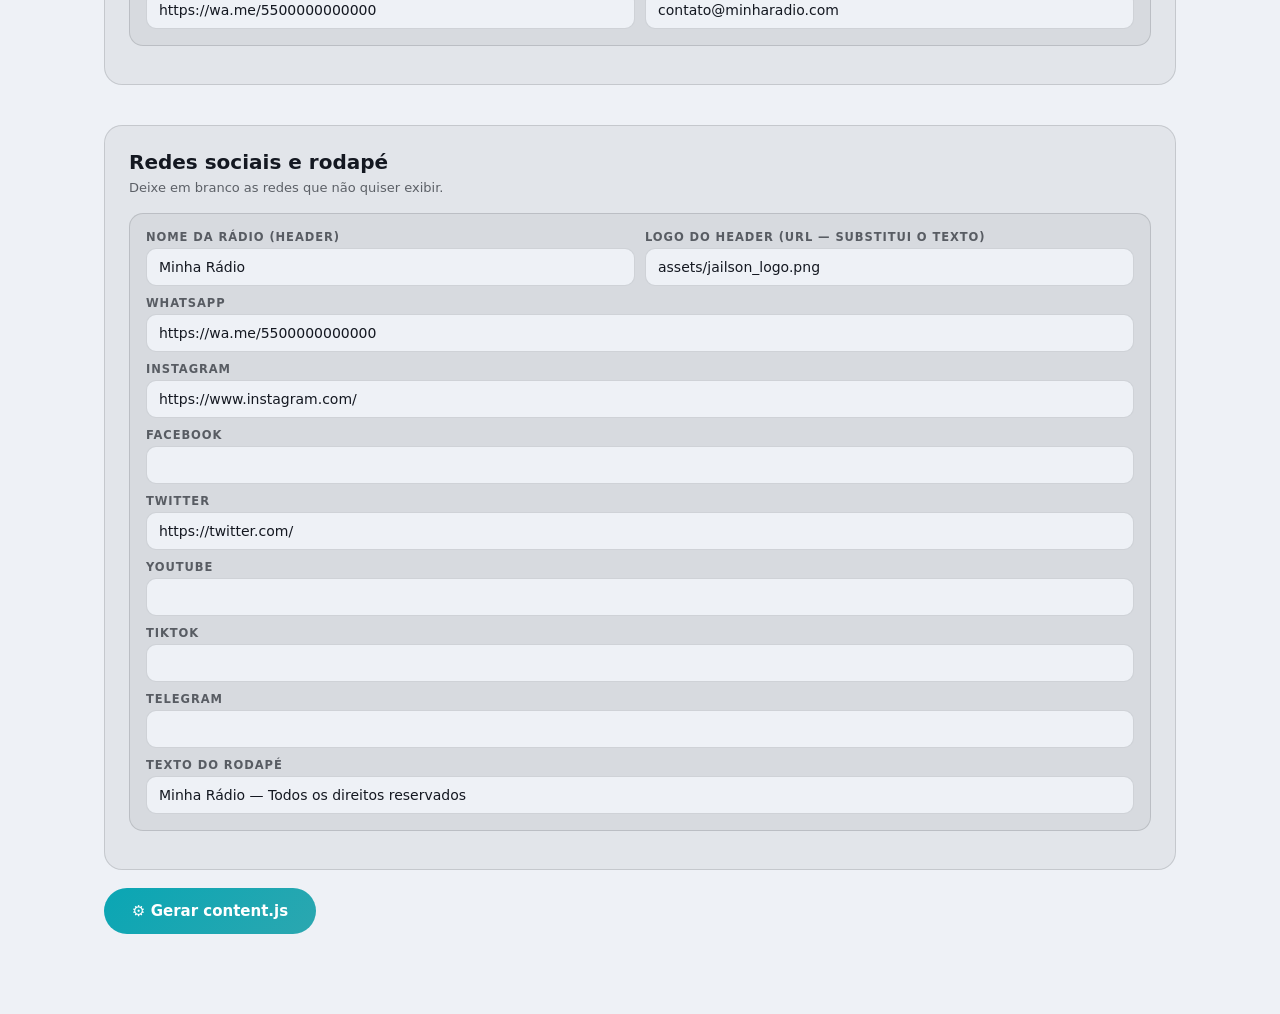
==== commit 17a40465: "feat: add PWA support with service worker, manifest, and installation prompts - Created manifest.jso" ====
--- a/gerador.html
+++ b/gerador.html
@@ -57,6 +57,45 @@
         .gen-row { display: grid; grid-template-columns: 1fr 1fr; gap: 10px; }
         @media (max-width: 640px) { .gen-row { grid-template-columns: 1fr; } }
 
+        .gen-field input[type="color"] {
+            height: 46px;
+            padding: 4px;
+            cursor: pointer;
+        }
+
+        .gen-check {
+            display: flex;
+            align-items: center;
+            gap: 10px;
+            font-size: 13.5px;
+            color: var(--site-muted);
+            cursor: pointer;
+        }
+
+        .gen-check input { width: 18px; height: 18px; accent-color: var(--site-accent); cursor: pointer; }
+
+        /* prévia da cor escolhida */
+        .gen-swatches { display: flex; flex-wrap: wrap; gap: 10px; align-items: center; }
+
+        .gen-swatch {
+            padding: 11px 20px;
+            border-radius: 999px;
+            font-size: 13px;
+            font-weight: 800;
+            color: var(--site-accent-ink);
+            background: linear-gradient(135deg, var(--site-accent), var(--site-accent-2, #2ba7b0));
+        }
+
+        .gen-swatch-alt {
+            padding: 10px 18px;
+            border-radius: 999px;
+            border: 1px solid var(--site-accent);
+            color: var(--site-accent);
+            font-size: 13px;
+            font-weight: 800;
+            background: none;
+        }
+
         .gen-remove {
             position: absolute;
             top: 10px;
@@ -145,6 +184,13 @@
         </section>
 
         <section class="gen-section">
+            <h2>Cor do site</h2>
+            <p class="gen-hint">A cor de destaque manda nos botões, links, selos e no degradê. O site deriva sozinho o
+               brilho do fundo e a cor do texto sobre ela — a prévia abaixo já muda enquanto você escolhe.</p>
+            <div class="gen-item" id="gen-theme"></div>
+        </section>
+
+        <section class="gen-section">
             <h2>Slides do topo</h2>
             <p class="gen-hint">O botão pode dar play na rádio (ação "play") ou abrir um link.</p>
             <div id="gen-slides"></div>
@@ -163,6 +209,19 @@
             <p class="gen-hint">O código do vídeo é o trecho após "v=" na URL do YouTube (ex.: kXYiU_JCYtU).</p>
             <div id="gen-videos"></div>
             <button type="button" class="gen-add" data-add="videos">+ Adicionar vídeo</button>
+        </section>
+
+        <section class="gen-section">
+            <h2>Galeria de fotos</h2>
+            <p class="gen-hint">A foto grande abre no lightbox; a miniatura é opcional (use uma versão menor para a página carregar mais rápido).</p>
+            <div id="gen-gallery"></div>
+            <button type="button" class="gen-add" data-add="gallery">+ Adicionar foto</button>
+        </section>
+
+        <section class="gen-section">
+            <h2>Como nos ouvir (apps e Alexa)</h2>
+            <p class="gen-hint">Vira um card na seção "Sobre a rádio" e os badges do rodapé. Deixe em branco o que não quiser exibir.</p>
+            <div class="gen-item" id="gen-listen"></div>
         </section>
 
         <section class="gen-section">
@@ -212,6 +271,10 @@
             data.slides = data.slides || [];
             data.news = data.news || [];
             data.videos = data.videos || [];
+            data.gallery = data.gallery || [];
+            data.apps = data.apps || {};
+            data.listen = data.listen || {};
+            data.theme = data.theme || { accent: "#4dd7e0", accentLight: "" };
             data.schedule = data.schedule || {};
             data.team = data.team || [];
             data.social = data.social || {};
@@ -229,6 +292,7 @@
                 document.documentElement.dataset.theme = next;
                 localStorage.setItem("site:theme", next);
                 themeToggle.textContent = icon();
+                previewTheme(); // a prévia da cor depende do tema atual
             };
 
             // --- helpers de formulário ---
@@ -250,6 +314,10 @@
                         input.appendChild(o);
                     });
                     input.value = value || "link";
+                } else if (type === "color") {
+                    input = document.createElement("input");
+                    input.type = "color";
+                    input.value = value || "#4dd7e0";
                 } else {
                     input = document.createElement("input");
                     input.type = "text";
@@ -258,6 +326,18 @@
                 input.addEventListener("input", () => onInput(input.value));
                 if (type === "select-action") input.addEventListener("change", () => onInput(input.value));
                 wrap.appendChild(input);
+                return wrap;
+            }
+
+            function checkbox(label, checked, onChange) {
+                const wrap = document.createElement("label");
+                wrap.className = "gen-check";
+                const input = document.createElement("input");
+                input.type = "checkbox";
+                input.checked = !!checked;
+                input.addEventListener("change", () => onChange(input.checked));
+                wrap.appendChild(input);
+                wrap.appendChild(document.createTextNode(label));
                 return wrap;
             }
 
@@ -338,6 +418,105 @@
                 });
             }
 
+            // --- cor do site (mesma matemática do site.js, para a prévia
+            //     valer o que o site vai mostrar) ---
+            function hexToRgb(hex) {
+                const clean = String(hex || "").trim().replace(/^#/, "");
+                const full = clean.length === 3 ? clean.replace(/./g, (c) => c + c) : clean;
+                if (!/^[0-9a-f]{6}$/i.test(full)) return null;
+                const n = parseInt(full, 16);
+                return { r: (n >> 16) & 255, g: (n >> 8) & 255, b: n & 255 };
+            }
+            const rgbToHex = ({ r, g, b }) => "#" + [r, g, b].map((v) => Math.max(0, Math.min(255, Math.round(v))).toString(16).padStart(2, "0")).join("");
+            function luminance({ r, g, b }) {
+                const ch = (value) => { const v = value / 255; return v <= 0.03928 ? v / 12.92 : Math.pow((v + 0.055) / 1.055, 2.4); };
+                return 0.2126 * ch(r) + 0.7152 * ch(g) + 0.0722 * ch(b);
+            }
+            const scaleRgb = (rgb, f) => ({ r: rgb.r * f, g: rgb.g * f, b: rgb.b * f });
+
+            function previewTheme() {
+                const escuro = document.documentElement.dataset.theme !== "light";
+                const base = hexToRgb(data.theme.accent);
+                if (!base) return;
+                const claro = hexToRgb(data.theme.accentLight) || (luminance(base) > 0.45 ? scaleRgb(base, 0.7) : base);
+                const usada = escuro ? base : claro;
+                const style = document.documentElement.style;
+                style.setProperty("--site-accent", rgbToHex(usada));
+                style.setProperty("--site-accent-2", rgbToHex(scaleRgb(usada, escuro ? 0.62 : 0.75)));
+                style.setProperty("--site-accent-ink", luminance(usada) > 0.45 ? "#04252a" : "#ffffff");
+            }
+
+            function renderTheme() {
+                const root = document.getElementById("gen-theme");
+                root.innerHTML = "";
+
+                const auto = !data.theme.accentLight;
+                root.appendChild(field("Cor de destaque", data.theme.accent || "#4dd7e0", (v) => {
+                    data.theme.accent = v;
+                    previewTheme();
+                }, "color"));
+
+                root.appendChild(checkbox("Ajustar a cor automaticamente no tema claro (recomendado)", auto, (marcado) => {
+                    data.theme.accentLight = marcado ? "" : (data.theme.accent || "#4dd7e0");
+                    renderTheme();
+                    previewTheme();
+                }));
+
+                if (!auto) {
+                    root.appendChild(field("Cor de destaque no tema claro", data.theme.accentLight, (v) => {
+                        data.theme.accentLight = v;
+                        previewTheme();
+                    }, "color"));
+                }
+
+                const previa = document.createElement("div");
+                previa.className = "gen-swatches";
+                const cheio = document.createElement("span");
+                cheio.className = "gen-swatch";
+                cheio.textContent = "Ouvir agora";
+                const vazado = document.createElement("span");
+                vazado.className = "gen-swatch-alt";
+                vazado.textContent = "Ler mais →";
+                previa.appendChild(cheio);
+                previa.appendChild(vazado);
+                root.appendChild(previa);
+
+                previewTheme();
+            }
+
+            // --- galeria ---
+            function renderGallery() {
+                const root = document.getElementById("gen-gallery");
+                root.innerHTML = "";
+                data.gallery.forEach((photo, i) => {
+                    const item = document.createElement("div");
+                    item.className = "gen-item";
+                    item.appendChild(removeButton(data.gallery, i, renderGallery));
+                    item.appendChild(row(
+                        field("Foto (URL)", photo.image, (v) => photo.image = v),
+                        field("Miniatura (URL, opcional)", photo.thumb, (v) => photo.thumb = v)
+                    ));
+                    item.appendChild(field("Legenda", photo.caption, (v) => photo.caption = v));
+                    root.appendChild(item);
+                });
+            }
+
+            // --- como nos ouvir (apps + Alexa) ---
+            function renderListen() {
+                const root = document.getElementById("gen-listen");
+                root.innerHTML = "";
+                root.appendChild(row(
+                    field("App Android (link da Play Store)", data.apps.android, (v) => data.apps.android = v),
+                    field("App iOS (link da App Store)", data.apps.ios, (v) => data.apps.ios = v)
+                ));
+                root.appendChild(row(
+                    field("Título do card", data.listen.title, (v) => data.listen.title = v),
+                    field("Skill da Alexa (link na Amazon, opcional)", data.apps.alexa, (v) => data.apps.alexa = v)
+                ));
+                root.appendChild(field("Texto do card", data.listen.text, (v) => data.listen.text = v, "textarea"));
+                root.appendChild(field('Frase da Alexa (ex.: "Alexa, tocar Minha Rádio")', data.listen.alexaPhrase, (v) => data.listen.alexaPhrase = v));
+            }
+
             // --- programação ---
             const DAYS = [["seg", "Segunda"], ["ter", "Terça"], ["qua", "Quarta"], ["qui", "Quinta"], ["sex", "Sexta"], ["sab", "Sábado"], ["dom", "Domingo"]];
             let currentDay = "seg";
@@ -425,6 +604,7 @@
                     if (kind === "slides") { data.slides.push({ badge: "", title: "", subtitle: "", image: "", button: { label: "", action: "link", url: "" } }); renderSlides(); }
                     if (kind === "news") { data.news.push({ title: "", date: "", image: "", excerpt: "", content: "", url: "" }); renderNews(); }
                     if (kind === "videos") { data.videos.push({ id: "", title: "" }); renderVideos(); }
+                    if (kind === "gallery") { data.gallery.push({ image: "", thumb: "", caption: "" }); renderGallery(); }
                     if (kind === "schedule") { data.schedule[currentDay] = data.schedule[currentDay] || []; data.schedule[currentDay].push({ time: "", name: "", host: "" }); renderSchedule(); }
                     if (kind === "team") { data.team.push({ name: "", role: "", photo: "" }); renderTeam(); }
                 };
@@ -444,6 +624,15 @@
                 out.news.forEach((n) => { if (!n.content) delete n.content; if (!n.url) delete n.url; });
                 out.videos = out.videos.filter((v) => v.id);
                 out.team = out.team.filter((m) => m.name);
+                out.gallery = out.gallery.filter((p) => p.image);
+                out.gallery.forEach((p) => { if (!p.thumb) delete p.thumb; if (!p.caption) delete p.caption; });
+                if (!out.gallery.length) delete out.gallery;
+                Object.keys(out.apps).forEach((k) => { if (!out.apps[k]) delete out.apps[k]; });
+                if (!Object.keys(out.apps).length) delete out.apps;
+                Object.keys(out.listen).forEach((k) => { if (!out.listen[k]) delete out.listen[k]; });
+                if (!Object.keys(out.listen).length) delete out.listen;
+                if (!out.theme.accentLight) delete out.theme.accentLight;
+                if (!out.theme.accent) delete out.theme;
                 Object.keys(out.schedule).forEach((day) => {
                     out.schedule[day] = (out.schedule[day] || []).filter((s) => s.time && s.name);
                     if (!out.schedule[day].length) delete out.schedule[day];
@@ -491,9 +680,12 @@
             };
 
             // --- primeira renderização ---
+            renderTheme();
             renderSlides();
             renderNews();
             renderVideos();
+            renderGallery();
+            renderListen();
             renderDayTabs();
             renderSchedule();
             renderTeam();
--- a/site.css
+++ b/site.css
@@ -80,6 +80,12 @@
     padding: 0 24px 180px; /* respiro para o dock do player */
 }
 
+/* no celular o dock é mais baixo (e ainda pode ser recolhido): menos
+   espaço morto no fim da página */
+@media (max-width: 991px) {
+    .site-container { padding-bottom: 130px; }
+}
+
 /* --- header --- */
 
 .site-header {
@@ -111,6 +117,190 @@
 
 .theme-toggle:hover { background: var(--site-surface-strong); }
 
+/* extras no topo: chip de clima + botão de doação (à la portal) */
+.header-extras {
+    display: flex;
+    align-items: center;
+    gap: 10px;
+}
+
+.header-weather {
+    display: flex;
+    align-items: center;
+    gap: 8px;
+    height: 38px;
+    padding: 0 12px 0 10px;
+    border-radius: 999px;
+    border: 1px solid var(--site-border);
+    background: var(--site-surface);
+    color: var(--site-text);
+    text-decoration: none;
+    transition: background 0.2s ease;
+}
+
+.header-weather:hover { background: var(--site-surface-strong); }
+
+.header-weather-icon { font-size: 18px; line-height: 1; }
+
+.header-weather-info {
+    display: flex;
+    flex-direction: column;
+    line-height: 1.15;
+}
+
+.header-weather-city {
+    font-size: 11px;
+    font-weight: 600;
+    color: var(--site-muted);
+}
+
+.header-weather-temp {
+    font-size: 13px;
+    font-weight: 700;
+}
+
+.header-donate {
+    display: inline-flex;
+    align-items: center;
+    justify-content: center;
+    gap: 7px;
+    height: 38px;
+    padding: 0 14px;
+    border-radius: 999px;
+    font-size: 13px;
+    font-weight: 700;
+    text-decoration: none;
+    color: var(--site-accent-ink);
+    background: linear-gradient(135deg, var(--site-accent), var(--site-accent-2, #2ba7b0));
+    transition: filter 0.2s ease, transform 0.15s ease;
+}
+
+.header-donate:hover { filter: brightness(1.08); transform: translateY(-1px); }
+
+.header-donate-icon {
+    display: flex;
+    width: 14px;
+    height: 14px;
+}
+
+.header-donate-icon svg {
+    width: 100%;
+    height: 100%;
+    fill: currentColor;
+    stroke: none;
+}
+
+/* botão "Instalar app" (PWA) — injetado pelo pwa.js quando o navegador
+   oferece a instalação. No topo é só o ícone (o header já está cheio);
+   o botão com texto fica no card "Como nos ouvir". */
+.header-install {
+    width: 38px;
+    height: 38px;
+    flex: none;
+    display: flex;
+    align-items: center;
+    justify-content: center;
+    border-radius: 50%;
+    border: 1px solid var(--site-border);
+    background: var(--site-surface);
+    color: var(--site-text);
+    cursor: pointer;
+    transition: background 0.2s ease, transform 0.15s ease;
+}
+
+.header-install:hover {
+    background: var(--site-surface-strong);
+    transform: translateY(-1px);
+}
+
+.header-install svg,
+.listen-install-icon svg {
+    width: 16px;
+    height: 16px;
+    fill: none;
+    stroke: currentColor;
+    stroke-width: 2;
+    stroke-linecap: round;
+    stroke-linejoin: round;
+}
+
+.listen-install {
+    display: inline-flex;
+    align-items: center;
+    gap: 8px;
+    margin-top: 18px;
+    padding: 11px 20px;
+    border: none;
+    border-radius: 999px;
+    background: linear-gradient(135deg, var(--site-accent), var(--site-accent-2, #2ba7b0));
+    color: var(--site-accent-ink);
+    font-family: inherit;
+    font-size: 13.5px;
+    font-weight: 800;
+    cursor: pointer;
+    transition: filter 0.2s ease, transform 0.15s ease;
+}
+
+.listen-install:hover { filter: brightness(1.08); transform: translateY(-1px); }
+
+.listen-install-icon { display: flex; }
+
+/* aviso de versão nova do site (service worker atualizado) */
+.pwa-toast {
+    position: fixed;
+    left: 50%;
+    bottom: 150px; /* acima do dock do player */
+    transform: translateX(-50%);
+    z-index: 190;
+    display: flex;
+    align-items: center;
+    gap: 12px;
+    max-width: calc(100vw - 32px);
+    padding: 12px 12px 12px 18px;
+    border-radius: 999px;
+    background: rgba(13, 17, 23, 0.96);
+    border: 1px solid rgba(255, 255, 255, 0.16);
+    box-shadow: 0 20px 50px rgba(0, 0, 0, 0.5);
+    color: #fff;
+    font-size: 13px;
+    animation: pwa-toast-in 0.35s ease both;
+}
+
+@keyframes pwa-toast-in {
+    from { transform: translate(-50%, 16px); opacity: 0; }
+}
+
+.pwa-toast-text { flex: 1; min-width: 0; }
+
+.pwa-toast-button {
+    flex: none;
+    padding: 8px 16px;
+    border: none;
+    border-radius: 999px;
+    background: var(--site-accent);
+    color: var(--site-accent-ink);
+    font-family: inherit;
+    font-size: 13px;
+    font-weight: 800;
+    cursor: pointer;
+}
+
+.pwa-toast-button:disabled { opacity: 0.6; cursor: default; }
+
+.pwa-toast-close {
+    flex: none;
+    width: 28px;
+    height: 28px;
+    border: none;
+    border-radius: 50%;
+    background: rgba(255, 255, 255, 0.1);
+    color: #fff;
+    font-size: 12px;
+    cursor: pointer;
+}
+
+.pwa-toast-close:hover { background: rgba(255, 255, 255, 0.22); }
+
 .site-header-inner {
     max-width: 1120px;
     margin: 0 auto;
@@ -154,16 +344,18 @@
 
 .site-nav {
     display: flex;
-    gap: 4px;
+    gap: 2px;
     flex-wrap: wrap;
 }
 
+/* espaçamento enxuto: o header tem no máximo 1120px e precisa caber menu +
+   clima + doação + instalar + tema numa linha só */
 .site-nav a {
     color: var(--site-muted);
     text-decoration: none;
     font-size: 13px;
     font-weight: 600;
-    padding: 8px 14px;
+    padding: 8px 10px;
     border-radius: 999px;
     transition: background 0.2s ease, color 0.2s ease;
 }
@@ -173,7 +365,7 @@
     color: var(--site-text);
 }
 
-/* botão hambúrguer — só aparece em telas pequenas */
+/* botão hambúrguer — aparece quando o menu não cabe mais na linha */
 .nav-toggle {
     display: none;
     width: 38px;
@@ -201,9 +393,33 @@
 }
 
 @media (max-width: 700px) {
+    /* no mobile o header fica apertado: o clima some, o botão de doar
+       vira só o coração (o rótulo é escondido) */
+    .header-weather { display: none; }
+
+    /* sem o rótulo, o botão de doar vira uma bolinha do mesmo tamanho dos
+       outros (clima, instalar, tema, menu) — antes ficava uma pílula
+       estreita, fora do padrão do header */
+    .header-donate {
+        width: 38px;
+        height: 38px;
+        padding: 0;
+        gap: 0;
+        border-radius: 50%;
+        flex: none;
+    }
+
+    .header-donate span:not(.header-donate-icon) { display: none; }
+
+    .header-donate-icon { width: 16px; height: 16px; }
+}
+
+/* Abaixo de ~1150px o menu inteiro não cabe mais ao lado dos extras (ele
+   quebrava em duas linhas e o header dobrava de altura): vira o painel
+   colapsável do hambúrguer. */
+@media (max-width: 1150px) {
     .nav-toggle { display: flex; }
 
-    /* menu vira um painel colapsável abaixo do header */
     .site-nav {
         display: none;
         position: absolute;
@@ -271,20 +487,20 @@
     padding: 14px 28px;
     border: none;
     border-radius: 999px;
-    background: linear-gradient(135deg, var(--site-accent), #2ba7b0);
+    background: linear-gradient(135deg, var(--site-accent), var(--site-accent-2, #2ba7b0));
     color: var(--site-accent-ink);
     font-family: inherit;
     font-size: 15px;
     font-weight: 800;
     cursor: pointer;
     text-decoration: none;
-    box-shadow: 0 14px 34px rgba(77, 215, 224, 0.35);
+    box-shadow: 0 14px 34px color-mix(in srgb, var(--site-accent) 35%, transparent);
     transition: transform 0.15s ease, box-shadow 0.2s ease;
 }
 
 .hero-cta:hover {
     transform: scale(1.04);
-    box-shadow: 0 16px 40px rgba(77, 215, 224, 0.45);
+    box-shadow: 0 16px 40px color-mix(in srgb, var(--site-accent) 45%, transparent);
 }
 
 /* --- hero slider --- */
@@ -682,6 +898,157 @@
     border: 0;
 }
 
+/* --- galeria de fotos --- */
+
+.gallery-grid {
+    display: grid;
+    grid-template-columns: repeat(auto-fill, minmax(220px, 1fr));
+    gap: 14px;
+}
+
+.gallery-item {
+    position: relative;
+    display: block;
+    padding: 0;
+    border: 1px solid var(--site-border);
+    border-radius: 14px;
+    overflow: hidden;
+    background: var(--site-surface);
+    cursor: zoom-in;
+    transition: transform 0.15s ease, border-color 0.2s ease;
+}
+
+.gallery-item:hover {
+    transform: translateY(-3px);
+    border-color: var(--site-accent);
+}
+
+.gallery-item img {
+    width: 100%;
+    aspect-ratio: 4 / 3;
+    object-fit: cover;
+    transition: transform 0.35s ease, opacity 0.2s ease;
+}
+
+.gallery-item:hover img { transform: scale(1.05); }
+
+/* legenda sobre a foto, com degradê para o texto ficar legível */
+.gallery-caption {
+    position: absolute;
+    inset: auto 0 0 0;
+    padding: 26px 12px 10px;
+    font-size: 12.5px;
+    font-weight: 700;
+    color: #fff;
+    text-align: left;
+    background: linear-gradient(transparent, rgba(5, 8, 12, 0.85));
+}
+
+/* --- lightbox da galeria --- */
+
+.lightbox {
+    position: fixed;
+    inset: 0;
+    z-index: 200;
+    display: flex;
+    align-items: center;
+    justify-content: center;
+    gap: 10px;
+    padding: 24px;
+    background: rgba(5, 8, 12, 0.88);
+    backdrop-filter: blur(10px);
+    -webkit-backdrop-filter: blur(10px);
+    opacity: 0;
+    transition: opacity 0.25s ease;
+}
+
+.lightbox.is-open { opacity: 1; }
+
+.lightbox-figure {
+    margin: 0;
+    display: flex;
+    flex-direction: column;
+    align-items: center;
+    gap: 12px;
+    max-width: min(1000px, 100%);
+    transform: scale(0.97);
+    transition: transform 0.25s ease;
+}
+
+.lightbox.is-open .lightbox-figure { transform: none; }
+
+.lightbox-figure img {
+    max-width: 100%;
+    max-height: 76vh;
+    border-radius: 16px;
+    box-shadow: 0 40px 100px rgba(0, 0, 0, 0.6);
+}
+
+.lightbox-caption {
+    font-size: 14px;
+    font-weight: 700;
+    color: #fff;
+    text-align: center;
+}
+
+.lightbox-counter {
+    position: absolute;
+    left: 0;
+    right: 0;
+    bottom: 18px;
+    text-align: center;
+    font-size: 12px;
+    font-weight: 700;
+    letter-spacing: 0.12em;
+    color: rgba(255, 255, 255, 0.7);
+}
+
+.lightbox-close,
+.lightbox-nav {
+    flex: none;
+    border: 1px solid rgba(255, 255, 255, 0.22);
+    background: rgba(255, 255, 255, 0.1);
+    color: #fff;
+    cursor: pointer;
+    border-radius: 50%;
+    transition: background 0.2s ease;
+}
+
+.lightbox-close:hover,
+.lightbox-nav:hover { background: rgba(255, 255, 255, 0.24); }
+
+.lightbox-close {
+    position: absolute;
+    top: 18px;
+    right: 18px;
+    width: 42px;
+    height: 42px;
+    font-size: 16px;
+}
+
+.lightbox-nav {
+    width: 46px;
+    height: 46px;
+    font-size: 26px;
+    line-height: 1;
+}
+
+body.lightbox-open { overflow: hidden; }
+
+@media (max-width: 700px) {
+    .lightbox { padding: 16px; }
+
+    /* as setas saem das laterais e flutuam sobre a foto */
+    .lightbox-nav {
+        position: absolute;
+        top: 50%;
+        transform: translateY(-50%);
+    }
+
+    .lightbox-prev { left: 10px; }
+    .lightbox-next { right: 10px; }
+}
+
 /* --- programação --- */
 
 .schedule-tabs {
@@ -755,13 +1122,54 @@
 
 /* --- equipe --- */
 
-.team-grid {
-    display: grid;
-    grid-template-columns: repeat(auto-fill, minmax(200px, 1fr));
+/* Carrossel: track rola na horizontal (scroll-snap), setas nas pontas.
+   As setas só aparecem quando o conteúdo transborda (has-overflow),
+   e ficam desabilitadas na ponta em que já não há mais o que rolar. */
+.team-carousel {
+    position: relative;
+    display: flex;
+    align-items: center;
+    gap: 10px;
+}
+
+.team-arrow {
+    flex: none;
+    width: 40px;
+    height: 40px;
+    border-radius: 50%;
+    border: 1px solid var(--site-border);
+    background: var(--site-surface);
+    color: var(--site-text);
+    font-size: 20px;
+    line-height: 1;
+    cursor: pointer;
+    transition: background 0.2s ease, opacity 0.2s ease;
+    display: none;
+}
+
+.team-carousel.has-overflow .team-arrow { display: block; }
+
+.team-arrow:hover:not(:disabled) { background: var(--site-surface-strong); }
+
+.team-arrow:disabled { opacity: 0.35; cursor: default; }
+
+.team-track {
+    display: flex;
     gap: 20px;
-}
+    overflow-x: auto;
+    scroll-snap-type: x mandatory;
+    scroll-behavior: smooth;
+    flex: 1;
+    min-width: 0;
+    padding-bottom: 4px;
+}
+
+.team-track::-webkit-scrollbar { height: 6px; }
 
 .team-card {
+    flex: none;
+    width: 200px;
+    scroll-snap-align: start;
     text-align: center;
     padding: 24px 16px;
     border-radius: var(--site-radius);
@@ -799,14 +1207,86 @@
 
 .about-history p:last-child { margin-bottom: 0; }
 
-.contact-card {
+/* coluna da direita: "como nos ouvir" em cima, contato embaixo */
+.about-side {
+    display: grid;
+    gap: 24px;
+    align-content: start;
+}
+
+.contact-card,
+.listen-card {
     border-radius: var(--site-radius);
     background: var(--site-surface);
     border: 1px solid var(--site-border);
     padding: 22px;
 }
 
-.contact-card h3 { margin: 0 0 12px; font-size: 16px; }
+.contact-card h3,
+.listen-card h3 { margin: 0 0 12px; font-size: 16px; }
+
+/* --- como nos ouvir (apps + Alexa) --- */
+
+.listen-text {
+    margin: 0 0 16px;
+    font-size: 13.5px;
+    line-height: 1.7;
+    color: var(--site-muted);
+}
+
+.listen-stores {
+    display: flex;
+    flex-wrap: wrap;
+    gap: 10px;
+}
+
+.listen-stores .store-badge img { height: 44px; }
+
+.listen-alexa-label {
+    display: block;
+    margin: 18px 0 8px;
+    font-size: 12px;
+    font-weight: 700;
+    letter-spacing: 0.1em;
+    text-transform: uppercase;
+    color: var(--site-muted);
+}
+
+.listen-alexa {
+    display: inline-flex;
+    align-items: center;
+    gap: 10px;
+    padding: 10px 16px 10px 12px;
+    border-radius: 999px;
+    border: 1px solid var(--site-border);
+    background: var(--site-surface-strong);
+    color: var(--site-text);
+    font-size: 13.5px;
+    font-weight: 700;
+    text-decoration: none;
+    transition: border-color 0.2s ease, transform 0.15s ease;
+}
+
+a.listen-alexa:hover {
+    border-color: #00caff;
+    transform: translateY(-1px);
+}
+
+.listen-alexa-icon {
+    display: flex;
+    width: 22px;
+    height: 22px;
+    flex: none;
+    color: #00caff;
+}
+
+.listen-alexa-icon svg {
+    width: 100%;
+    height: 100%;
+    fill: none;
+    stroke: currentColor;
+    stroke-width: 2;
+}
 
 .contact-item {
     display: flex;
@@ -843,6 +1323,21 @@
     stroke-linejoin: round;
 }
 
+/* mapa: ocupa as duas colunas do grid, abaixo da história/contato */
+.map-card {
+    grid-column: 1 / -1;
+    border-radius: var(--site-radius);
+    border: 1px solid var(--site-border);
+    overflow: hidden;
+}
+
+.map-card iframe {
+    display: block;
+    width: 100%;
+    height: 260px;
+    border: 0;
+}
+
 @media (max-width: 800px) {
     .about-grid { grid-template-columns: 1fr; }
 }
@@ -897,3 +1392,30 @@
     stroke-linecap: round;
     stroke-linejoin: round;
 }
+
+/* badges oficiais das lojas (rodapé) — SVG branco de assets/app/ */
+.footer-apps {
+    display: flex;
+    gap: 10px;
+    flex-wrap: wrap;
+    align-items: center;
+}
+
+.store-badge {
+    display: inline-flex;
+    transition: transform 0.15s ease, opacity 0.2s ease;
+}
+
+.store-badge:hover { transform: translateY(-1px); opacity: 0.85; }
+
+.store-badge img {
+    height: 40px;
+    width: auto;
+    display: block;
+}
+
+/* o SVG é branco (feito para fundo escuro); no tema claro, inverte para
+   preto e assim mantém contraste sobre o rodapé claro */
+:root[data-theme="light"] .store-badge img {
+    filter: invert(1);
+}
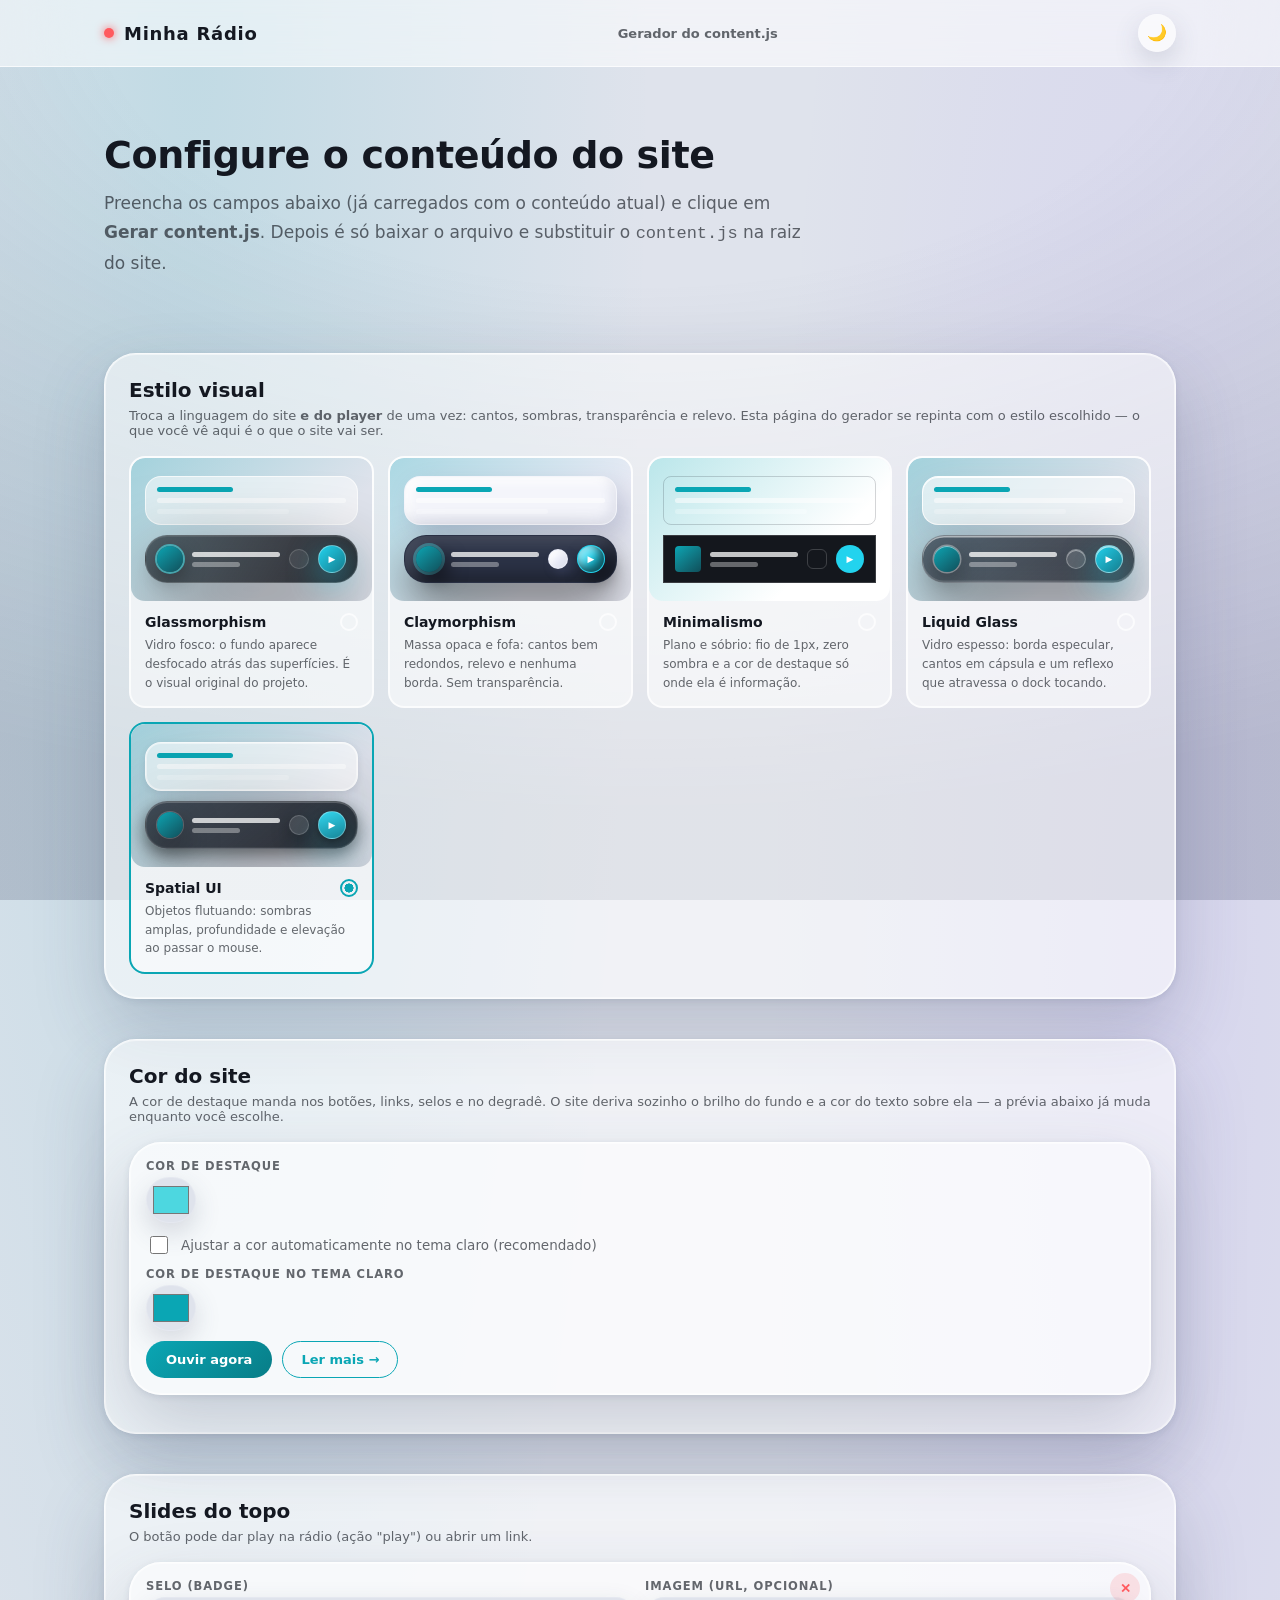
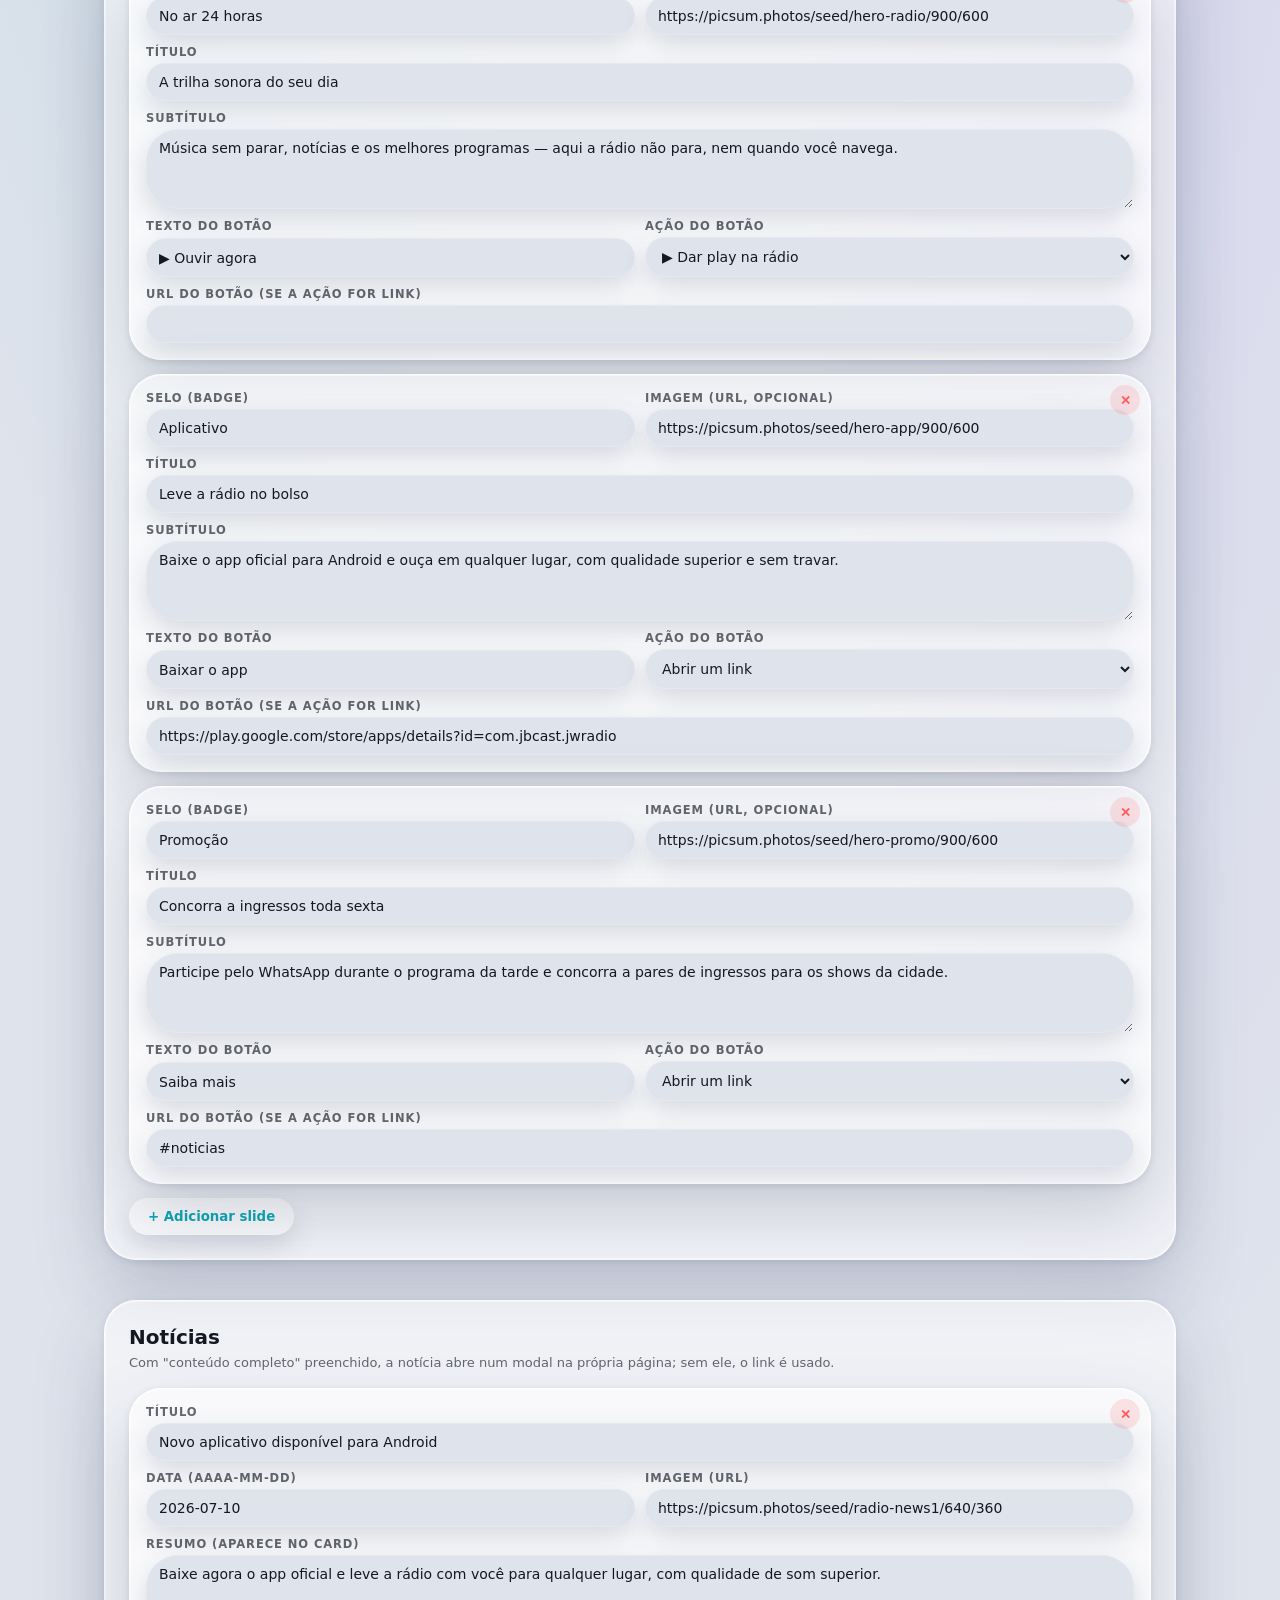
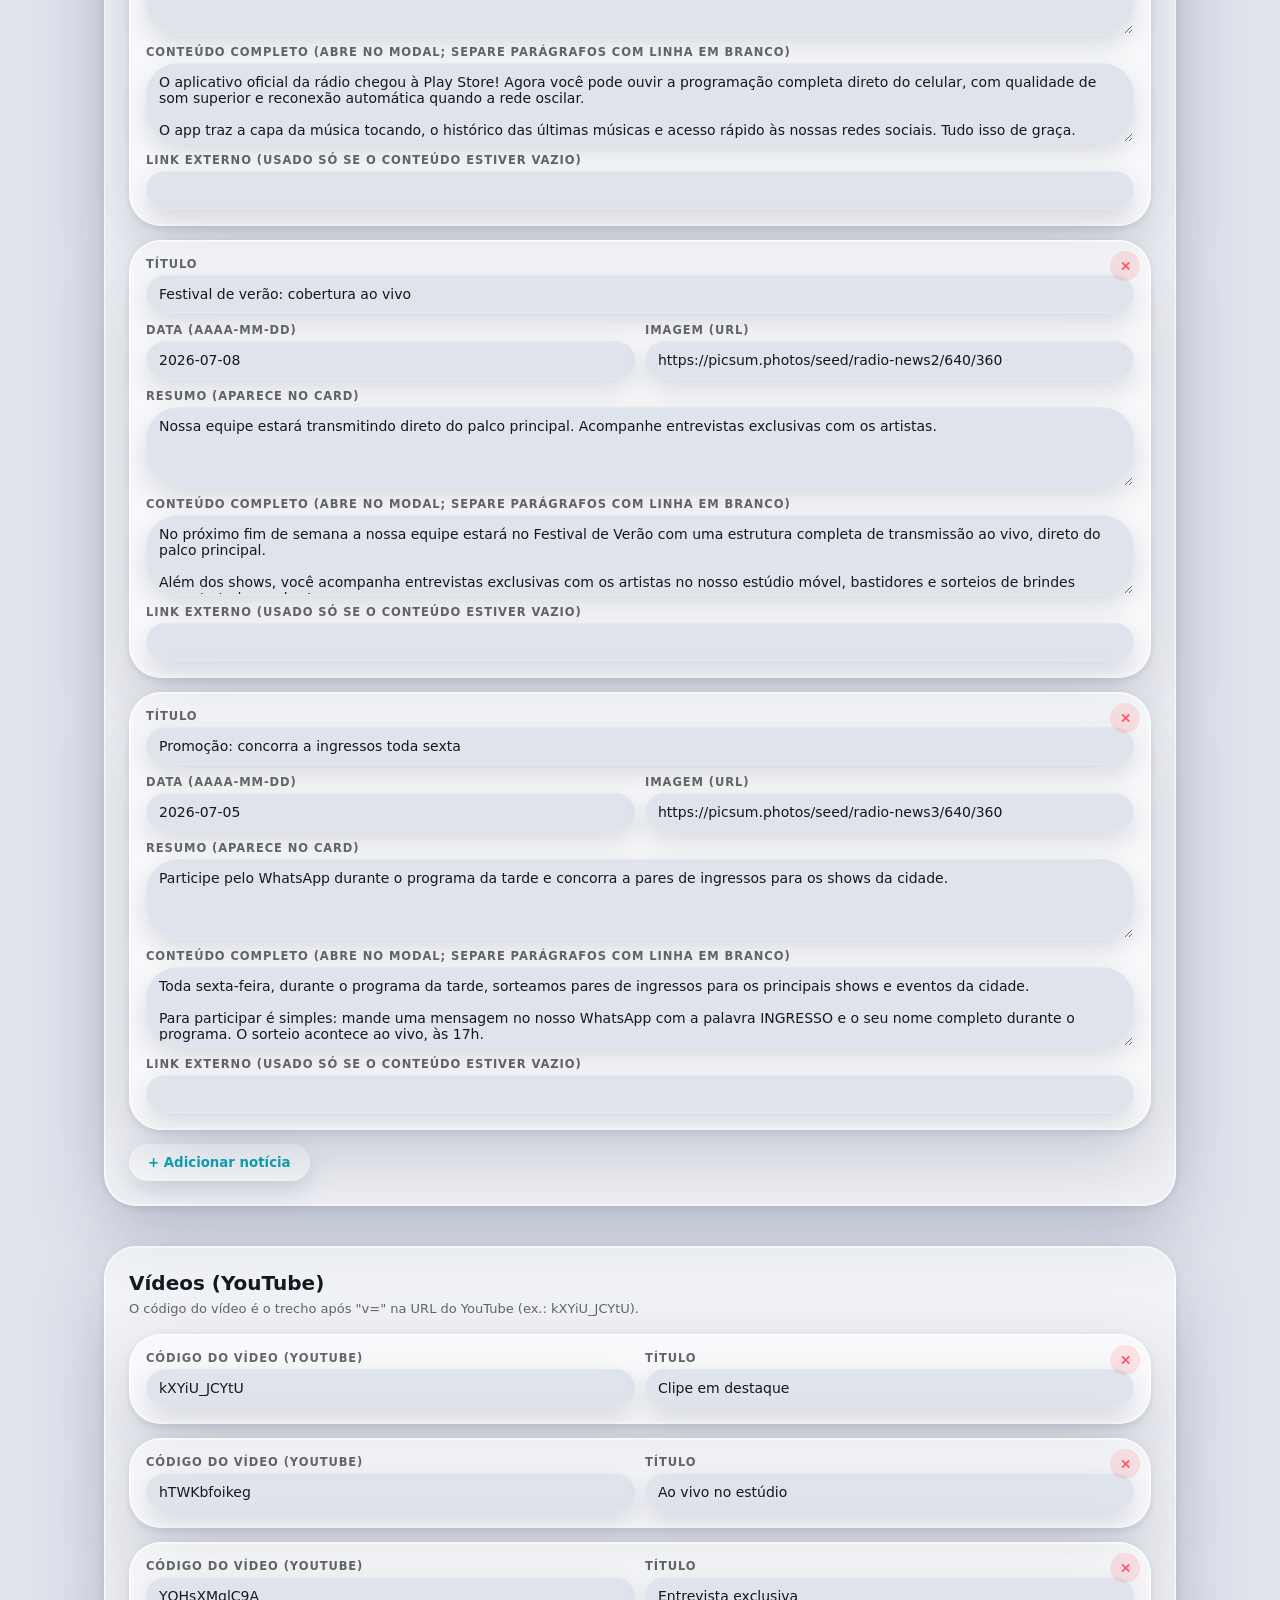
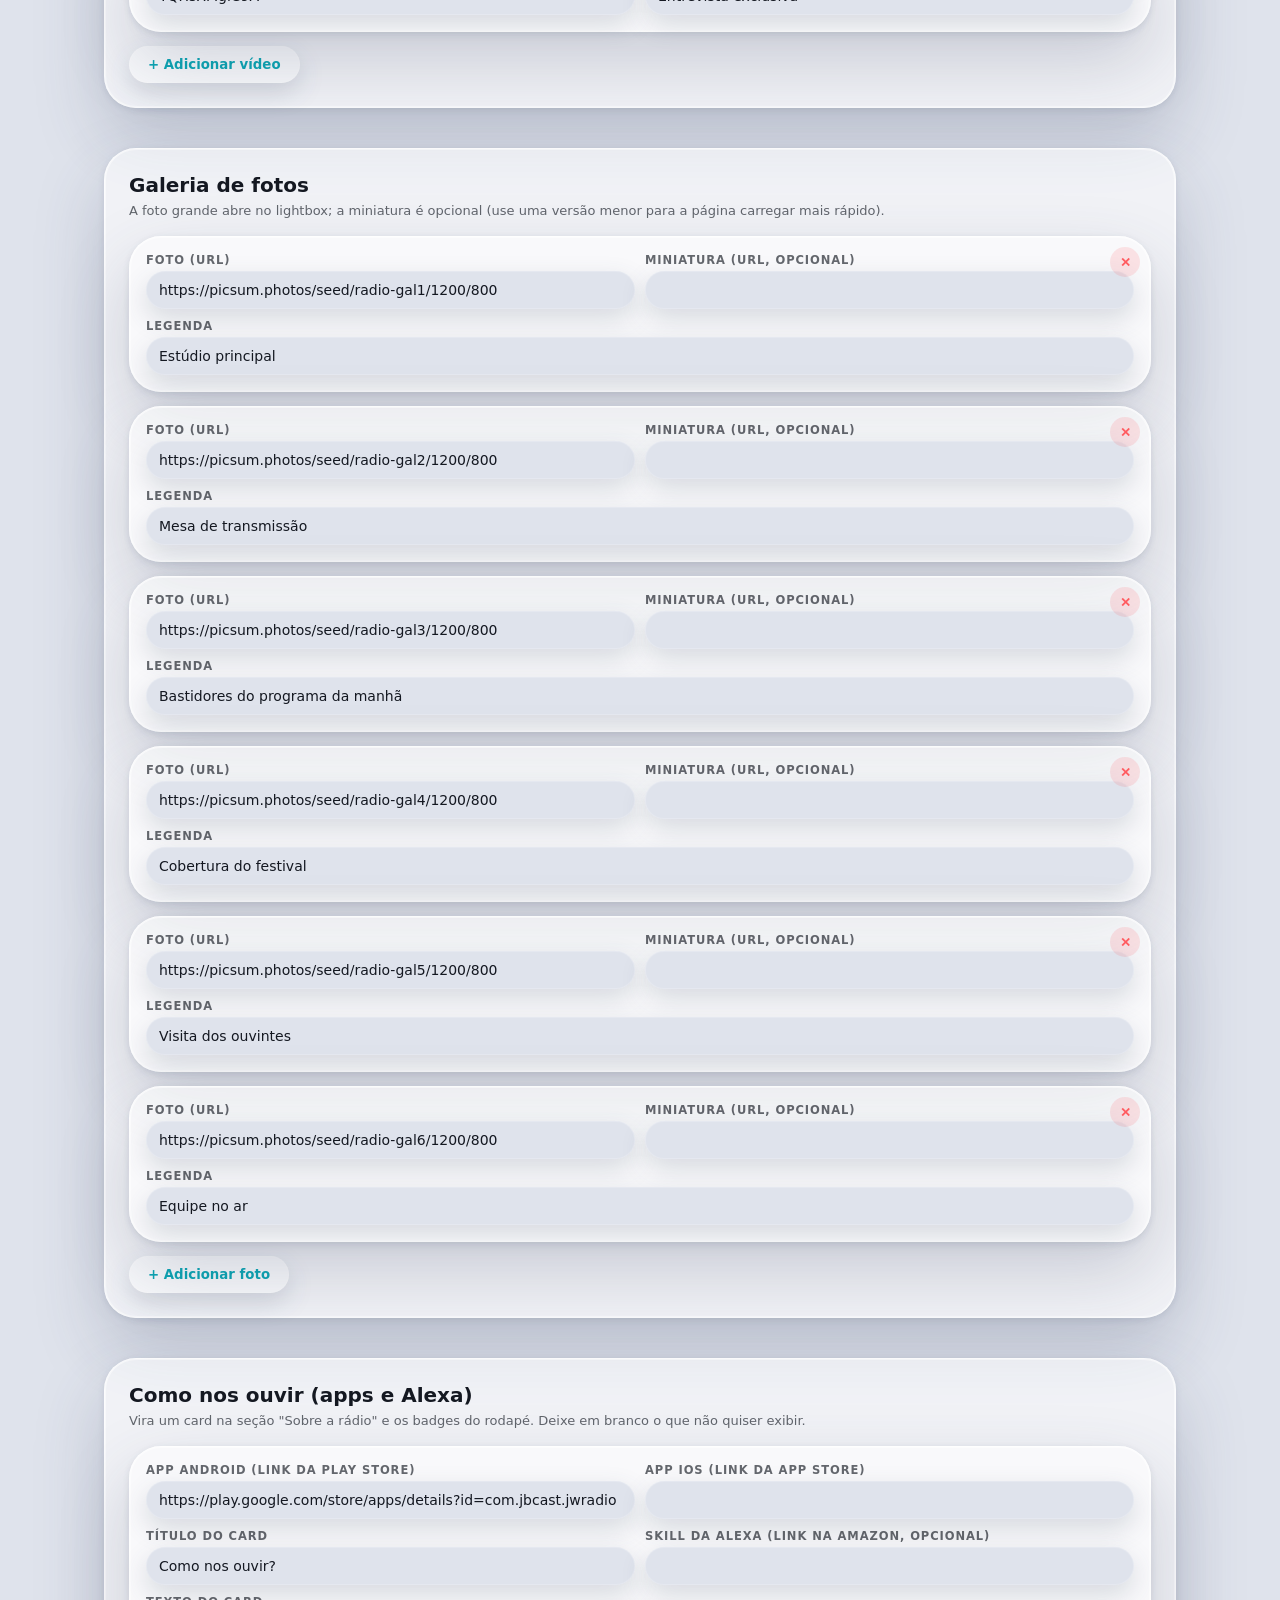
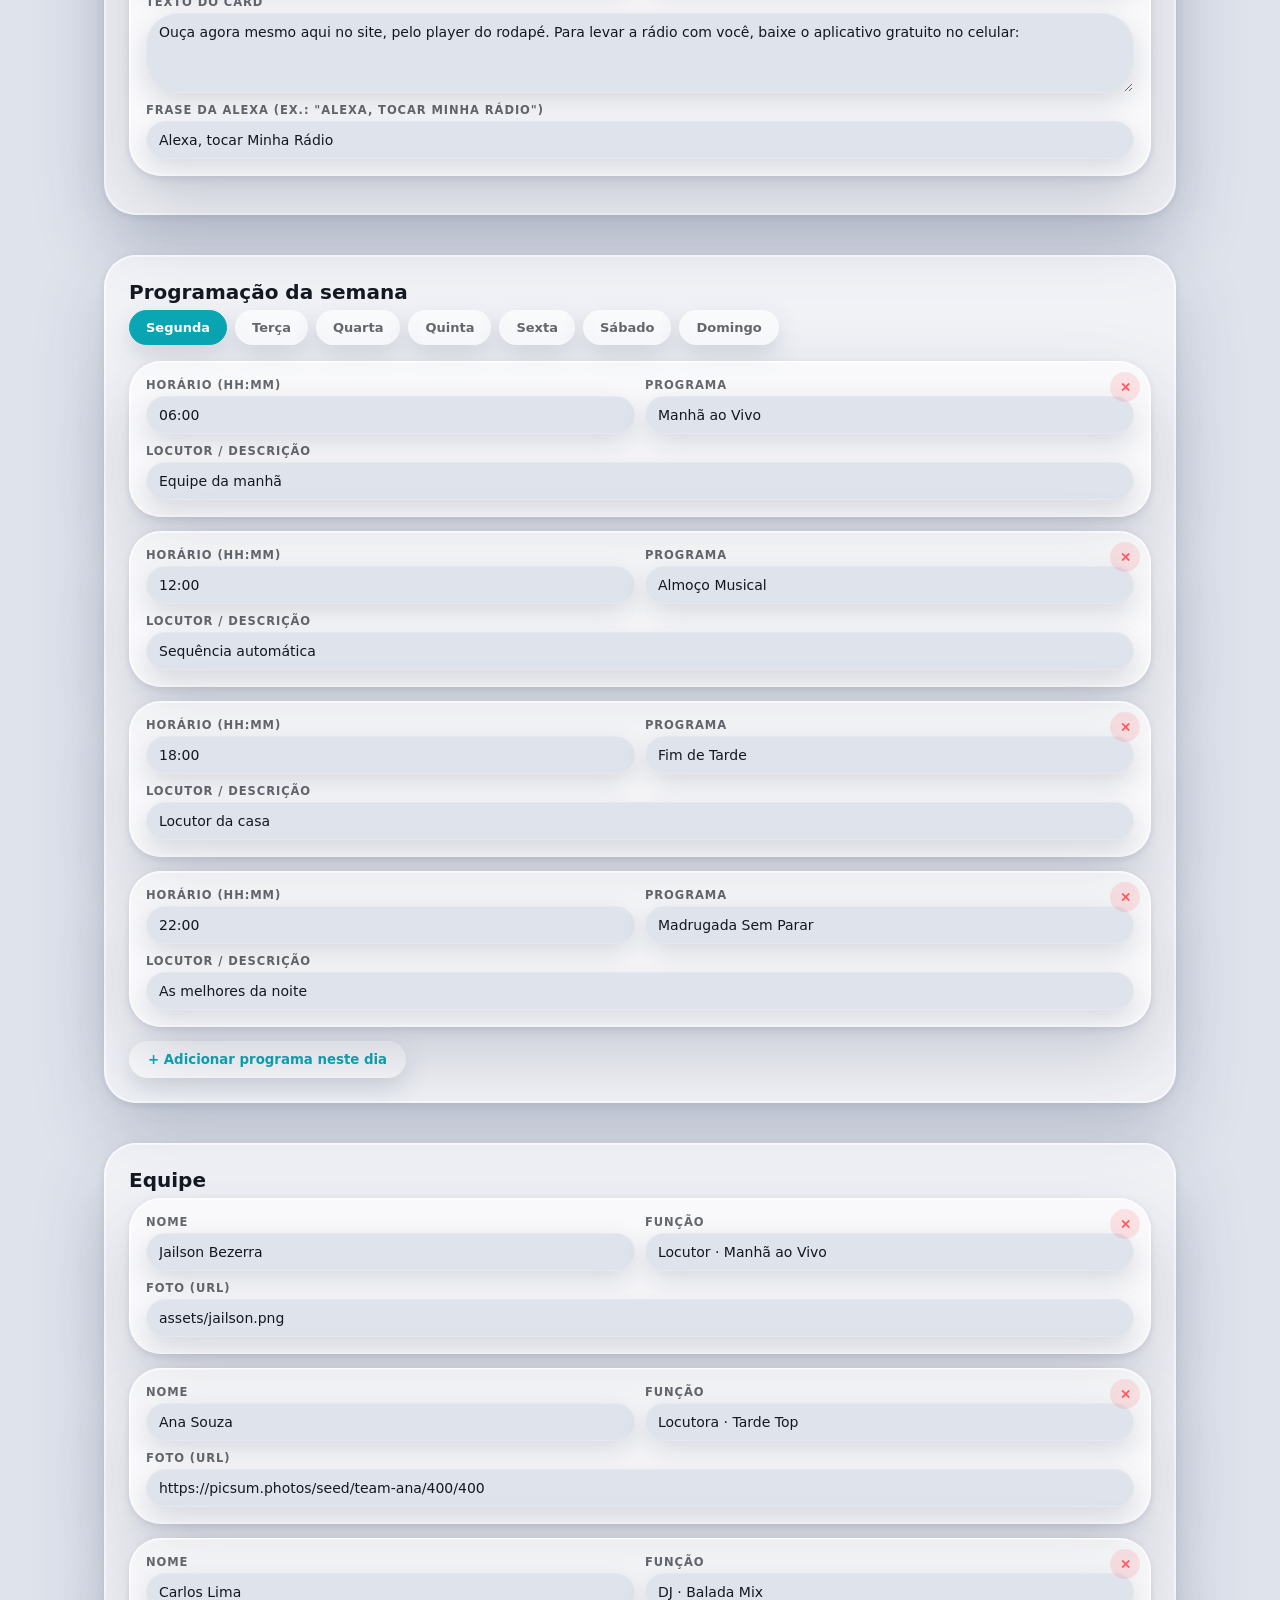
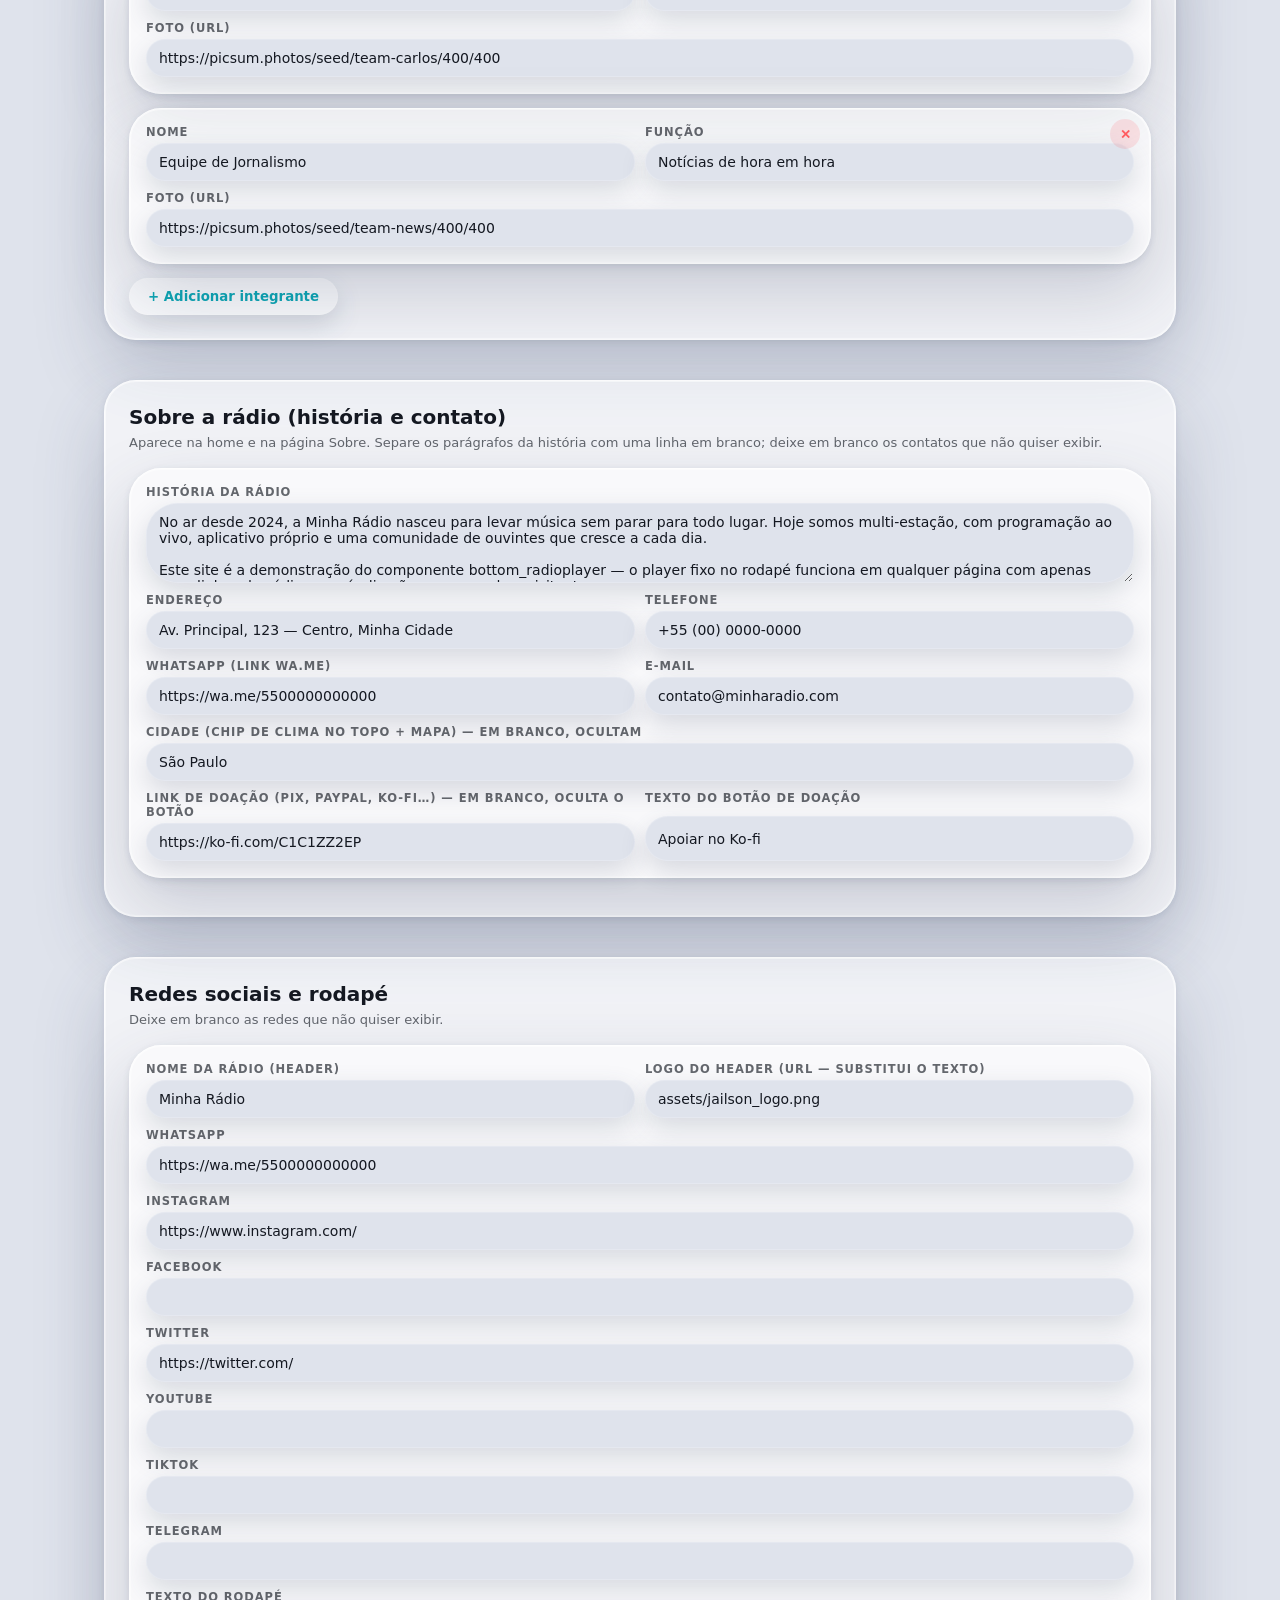
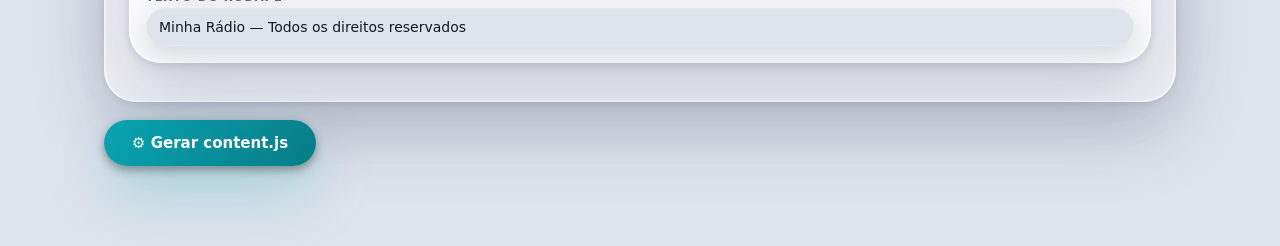
==== commit b9074d35: "Refactor code structure for improved readability and maintainability" ====
--- a/gerador.html
+++ b/gerador.html
@@ -5,14 +5,21 @@
     <meta charset="utf-8">
     <meta name="viewport" content="width=device-width, initial-scale=1">
     <title>Gerador do content.js — Minha Rádio</title>
+    <!-- carrega o conteúdo atual: pré-preenche o formulário e, no pré-boot
+         abaixo, define o estilo visual da própria página do gerador -->
+    <script src="content.js"></script>
     <script>
         (function () {
             var theme = localStorage.getItem("site:theme");
             if (!theme) theme = matchMedia("(prefers-color-scheme: light)").matches ? "light" : "dark";
             document.documentElement.dataset.theme = theme;
+
+            var content = window.siteContent || {};
+            document.documentElement.dataset.ui = (content.theme || {}).style || "glass";
         })();
     </script>
     <link rel="stylesheet" href="site.css">
+    <link rel="stylesheet" href="css/ui-styles.css">
     <style>
         .gen-section {
             margin-top: 40px;
@@ -163,6 +170,67 @@
         }
 
         .gen-secondary:hover { background: var(--site-surface-strong); }
+
+        /* --- seletor de estilo visual ---
+           A moldura do cartão usa os tokens da PÁGINA (o estilo escolhido);
+           só o miolo .style-preview carrega o data-ui do estilo que ele
+           representa — por isso as cinco miniaturas convivem lado a lado. */
+
+        .style-picker {
+            display: grid;
+            grid-template-columns: repeat(auto-fit, minmax(200px, 1fr));
+            gap: 14px;
+        }
+
+        .style-option {
+            padding: 0;
+            text-align: left;
+            border: 2px solid var(--site-border);
+            border-radius: 16px;
+            background: var(--site-surface);
+            color: var(--site-text);
+            font-family: inherit;
+            cursor: pointer;
+            overflow: hidden;
+            transition: border-color 0.2s ease, transform 0.15s ease;
+        }
+
+        .style-option:hover { transform: translateY(-2px); }
+
+        .style-option.is-active { border-color: var(--site-accent); }
+
+        .style-option-body { padding: 12px 14px 14px; }
+
+        .style-option-name {
+            display: flex;
+            align-items: center;
+            justify-content: space-between;
+            gap: 8px;
+            font-size: 14px;
+            font-weight: 800;
+        }
+
+        /* marca de selecionado: círculo com o accent (não conto só com a
+           borda — quem enxerga mal a diferença de 2px fica sem resposta) */
+        .style-option-check {
+            flex: none;
+            width: 18px;
+            height: 18px;
+            border-radius: 50%;
+            border: 2px solid var(--site-border);
+        }
+
+        .style-option.is-active .style-option-check {
+            border-color: var(--site-accent);
+            background: radial-gradient(circle, var(--site-accent) 45%, transparent 47%);
+        }
+
+        .style-option-desc {
+            margin-top: 5px;
+            font-size: 12px;
+            line-height: 1.55;
+            color: var(--site-muted);
+        }
     </style>
 </head>
 
@@ -184,6 +252,14 @@
         </section>
 
         <section class="gen-section">
+            <h2>Estilo visual</h2>
+            <p class="gen-hint">Troca a linguagem do site <strong>e do player</strong> de uma vez: cantos, sombras,
+               transparência e relevo. Esta página do gerador se repinta com o estilo escolhido — o que você vê
+               aqui é o que o site vai ser.</p>
+            <div class="style-picker" id="gen-style"></div>
+        </section>
+
+        <section class="gen-section">
             <h2>Cor do site</h2>
             <p class="gen-hint">A cor de destaque manda nos botões, links, selos e no degradê. O site deriva sozinho o
                brilho do fundo e a cor do texto sobre ela — a prévia abaixo já muda enquanto você escolhe.</p>
@@ -261,8 +337,7 @@
 
     </div>
 
-    <!-- carrega o conteúdo atual para pré-preencher o formulário -->
-    <script src="content.js"></script>
+    <!-- o content.js é carregado no <head> (o pré-boot depende dele) -->
     <script>
         (function () {
             "use strict";
@@ -275,6 +350,7 @@
             data.apps = data.apps || {};
             data.listen = data.listen || {};
             data.theme = data.theme || { accent: "#4dd7e0", accentLight: "" };
+            data.theme.style = data.theme.style || "glass";
             data.schedule = data.schedule || {};
             data.team = data.team || [];
             data.social = data.social || {};
@@ -296,6 +372,13 @@
             };
 
             // --- helpers de formulário ---
+            function el(tag, className, text) {
+                const node = document.createElement(tag);
+                if (className) node.className = className;
+                if (text) node.textContent = text;
+                return node;
+            }
+
             function field(label, value, onInput, type) {
                 const wrap = document.createElement("div");
                 wrap.className = "gen-field";
@@ -484,6 +567,65 @@
                 previewTheme();
             }
 
+            // --- estilo visual ---
+            // A miniatura é desenhada com os MESMOS tokens (--ui-*) do site e
+            // do dock de verdade: basta o data-ui no wrapper para ela se
+            // pintar sozinha. Nenhum valor de cor/sombra é copiado aqui, então
+            // mexer no css/ui-styles.css atualiza a prévia junto.
+
+            const STYLES = [
+                ["glass", "Glassmorphism", "Vidro fosco: o fundo aparece desfocado atrás das superfícies. É o visual original do projeto."],
+                ["clay", "Claymorphism", "Massa opaca e fofa: cantos bem redondos, relevo e nenhuma borda. Sem transparência."],
+                ["minimal", "Minimalismo", "Plano e sóbrio: fio de 1px, zero sombra e a cor de destaque só onde ela é informação."],
+                ["liquid", "Liquid Glass", "Vidro espesso: borda especular, cantos em cápsula e um reflexo que atravessa o dock tocando."],
+                ["spatial", "Spatial UI", "Objetos flutuando: sombras amplas, profundidade e elevação ao passar o mouse."],
+            ];
+
+            const previewMarkup =
+                '<div class="style-preview-card"><i></i><i></i><i></i></div>' +
+                '<div class="style-preview-dock">' +
+                    '<span class="style-preview-art"></span>' +
+                    '<span class="style-preview-lines"><i></i><i></i></span>' +
+                    '<span class="style-preview-btn"></span>' +
+                    '<span class="style-preview-play">&#9654;</span>' +
+                '</div>';
+
+            function renderStyle() {
+                const root = document.getElementById("gen-style");
+                root.innerHTML = "";
+                const atual = data.theme.style || "glass";
+
+                STYLES.forEach(([key, nome, descricao]) => {
+                    const btn = document.createElement("button");
+                    btn.type = "button";
+                    btn.className = "style-option" + (key === atual ? " is-active" : "");
+                    btn.setAttribute("aria-pressed", key === atual ? "true" : "false");
+
+                    const previa = document.createElement("div");
+                    previa.className = "style-preview";
+                    previa.dataset.ui = key;
+                    previa.innerHTML = previewMarkup;
+
+                    const corpo = document.createElement("div");
+                    corpo.className = "style-option-body";
+                    const titulo = document.createElement("div");
+                    titulo.className = "style-option-name";
+                    titulo.appendChild(document.createTextNode(nome));
+                    titulo.appendChild(el("span", "style-option-check"));
+                    corpo.appendChild(titulo);
+                    corpo.appendChild(el("div", "style-option-desc", descricao));
+
+                    btn.appendChild(previa);
+                    btn.appendChild(corpo);
+                    btn.onclick = () => {
+                        data.theme.style = key;
+                        document.documentElement.dataset.ui = key;
+                        renderStyle();
+                    };
+                    root.appendChild(btn);
+                });
+            }
+
             // --- galeria ---
             function renderGallery() {
                 const root = document.getElementById("gen-gallery");
@@ -580,6 +722,14 @@
                 root.appendChild(row(
                     field("WhatsApp (link wa.me)", data.about.contact.whatsapp, (v) => data.about.contact.whatsapp = v),
                     field("E-mail", data.about.contact.email, (v) => data.about.contact.email = v)
+                ));
+                // a cidade alimenta DOIS lugares: o chip de clima no topo e o
+                // mapa da seção Sobre — em branco, os dois somem
+                root.appendChild(field("Cidade (chip de clima no topo + mapa) — em branco, ocultam", data.about.city, (v) => data.about.city = v));
+                data.about.donation = data.about.donation || { url: "", label: "" };
+                root.appendChild(row(
+                    field("Link de doação (Pix, PayPal, Ko-fi…) — em branco, oculta o botão", data.about.donation.url, (v) => data.about.donation.url = v),
+                    field("Texto do botão de doação", data.about.donation.label, (v) => data.about.donation.label = v)
                 ));
             }
 
@@ -632,7 +782,10 @@
                 Object.keys(out.listen).forEach((k) => { if (!out.listen[k]) delete out.listen[k]; });
                 if (!Object.keys(out.listen).length) delete out.listen;
                 if (!out.theme.accentLight) delete out.theme.accentLight;
-                if (!out.theme.accent) delete out.theme;
+                if (!out.theme.accent) delete out.theme.accent;
+                // "glass" é o padrão do site: gravar o campo só ruído no arquivo
+                if (!out.theme.style || out.theme.style === "glass") delete out.theme.style;
+                if (!Object.keys(out.theme).length) delete out.theme;
                 Object.keys(out.schedule).forEach((day) => {
                     out.schedule[day] = (out.schedule[day] || []).filter((s) => s.time && s.name);
                     if (!out.schedule[day].length) delete out.schedule[day];
@@ -640,7 +793,10 @@
                 Object.keys(out.social).forEach((k) => { if (!out.social[k]) delete out.social[k]; });
                 Object.keys(out.about.contact).forEach((k) => { if (!out.about.contact[k]) delete out.about.contact[k]; });
                 if (!Object.keys(out.about.contact).length) delete out.about.contact;
-                if (!out.about.history && !out.about.contact) delete out.about;
+                if (out.about.donation && !out.about.donation.url) delete out.about.donation;
+                if (!out.about.city) delete out.about.city;
+                if (!out.about.history) delete out.about.history;
+                if (!Object.keys(out.about).length) delete out.about;
                 return out;
             }
 
@@ -680,6 +836,7 @@
             };
 
             // --- primeira renderização ---
+            renderStyle();
             renderTheme();
             renderSlides();
             renderNews();
--- a/site.css
+++ b/site.css
@@ -225,10 +225,13 @@
 }
 
 .listen-install {
-    display: inline-flex;
-    align-items: center;
+    display: flex;
+    width: 100%;
+    align-items: center;
+    justify-content: center;
     gap: 8px;
-    margin-top: 18px;
+    min-height: 46px;
+    margin-top: 10px;
     padding: 11px 20px;
     border: none;
     border-radius: 999px;
@@ -1195,8 +1198,14 @@
 .about-grid {
     display: grid;
     grid-template-columns: 1.6fr 1fr;
+    /* Linha 1 = altura do texto; linha 2 = TODA a sobra. Sem isso, a coluna
+       da direita (mais alta) distribuía a sobra entre as duas linhas e o
+       vão aparecia embaixo da história, com o mapa terminando antes dos
+       cards. Agora quem cresce é só o mapa, e as duas colunas fecham na
+       mesma linha. */
+    grid-template-rows: auto 1fr;
     gap: 24px;
-    align-items: start;
+    align-items: stretch;
 }
 
 .about-history p {
@@ -1234,17 +1243,27 @@
     color: var(--site-muted);
 }
 
+/* AÇÕES DO CARD "COMO NOS OUVIR"
+   As três (loja, Alexa, instalar) eram blocos com a largura do próprio
+   conteúdo, empilhados à esquerda — a coluna ficava serrilhada. Agora cada
+   uma ocupa a largura toda do card, com o conteúdo centralizado e o mesmo
+   ritmo vertical: elas se leem como um conjunto, não como três sobras. */
+
 .listen-stores {
-    display: flex;
-    flex-wrap: wrap;
+    display: grid;
+    /* duas lojas dividem a linha; uma só ocupa a largura inteira */
+    grid-template-columns: repeat(auto-fit, minmax(130px, 1fr));
     gap: 10px;
-}
+    margin-top: 16px;
+}
+
+.listen-stores .store-badge { justify-content: center; }
 
 .listen-stores .store-badge img { height: 44px; }
 
 .listen-alexa-label {
     display: block;
-    margin: 18px 0 8px;
+    margin: 16px 0 8px;
     font-size: 12px;
     font-weight: 700;
     letter-spacing: 0.1em;
@@ -1253,10 +1272,13 @@
 }
 
 .listen-alexa {
-    display: inline-flex;
-    align-items: center;
+    display: flex;
+    width: 100%;
+    align-items: center;
+    justify-content: center;
     gap: 10px;
-    padding: 10px 16px 10px 12px;
+    min-height: 46px;
+    padding: 10px 16px;
     border-radius: 999px;
     border: 1px solid var(--site-border);
     background: var(--site-surface-strong);
@@ -1324,8 +1346,20 @@
 }
 
 /* mapa: ocupa as duas colunas do grid, abaixo da história/contato */
+/* O mapa desce para a COLUNA DA ESQUERDA, embaixo da história, e a coluna
+   da direita passa a atravessar as duas linhas. Ele ocupava a largura toda
+   numa terceira linha, e como a história costuma ser curta e a lateral é
+   alta (ouvir + contato), sobrava um retângulo vazio embaixo do texto —
+   agora é o mapa que preenche esse espaço. */
+.about-history { grid-column: 1; grid-row: 1; align-self: start; }
+.about-side { grid-column: 2; grid-row: 1 / span 2; }
+
 .map-card {
-    grid-column: 1 / -1;
+    grid-column: 1;
+    grid-row: 2;
+    /* o mapa é o elemento elástico da seção: ele estica até alcançar o pé
+       da coluna de cards (mínimo de 260px quando a coluna é curta) */
+    min-height: 260px;
     border-radius: var(--site-radius);
     border: 1px solid var(--site-border);
     overflow: hidden;
@@ -1334,12 +1368,28 @@
 .map-card iframe {
     display: block;
     width: 100%;
-    height: 260px;
+    height: 100%;
+    min-height: 260px;
     border: 0;
 }
 
 @media (max-width: 800px) {
-    .about-grid { grid-template-columns: 1fr; }
+    /* coluna única: volta ao fluxo natural (história → ouvir/contato → mapa).
+       O grid-template-rows precisa cair junto — o "1fr" da linha 2 esticaria
+       o card de contato no empilhamento. */
+    .about-grid {
+        grid-template-columns: 1fr;
+        grid-template-rows: none;
+    }
+
+    .about-history,
+    .about-side,
+    .map-card {
+        grid-column: auto;
+        grid-row: auto;
+    }
+
+    .map-card { min-height: 0; }
 }
 
 /* --- footer --- */
--- a/css/ui-styles.css
+++ b/css/ui-styles.css
@@ -0,0 +1,1207 @@
+/* ============================================================
+   Estilos visuais (data-ui) — cinco linguagens, o mesmo layout
+   ------------------------------------------------------------
+   O projeto nasceu em glassmorphism (vidro fosco: blur, borda
+   translúcida, superfície a 6%). Este arquivo mantém o vidro
+   como PADRÃO e acrescenta quatro alternativas, escolhidas no
+   gerador e gravadas no content.js (theme.style):
+
+       glass    vidro fosco — o padrão histórico
+       clay     claymorphism — massa opaca e fofa, sem borda
+       minimal  minimalismo — plano, fio de 1px, zero sombra
+       liquid   liquid glass — vidro espesso com brilho especular
+       spatial  spatial UI — objetos flutuando, profundidade
+
+   COMO FUNCIONA
+   O visual inteiro passa por uma camada de tokens (--ui-*). Os
+   valores padrão abaixo são EXATAMENTE os do vidro atual, e as
+   regras que os consomem só entram em cena quando existe um
+   data-ui na página — sem o atributo (ou sem este arquivo) o
+   site e o dock continuam byte a byte como eram. Cada estilo
+   novo é, quase todo, uma troca de tokens; só o que não cabe em
+   token (o brilho do liquid, o afundar do clay) vira regra
+   própria, agrupada no fim do bloco de cada estilo.
+
+   POR QUE [data-ui] E NÃO :root[data-ui]
+   O atributo mora no <html>, mas os seletores o tratam como um
+   ANCESTRAL qualquer. Assim o gerador consegue mostrar as cinco
+   prévias lado a lado, cada uma dentro do seu próprio wrapper
+   com data-ui — e o mesmo CSS serve para a página inteira e
+   para a miniatura.
+
+   ESPECIFICIDADE
+   O site.css define os tokens do tema claro em :root[data-theme]
+   (0,2,0). Por isso cada bloco de estilo aparece duas vezes —
+   :root[data-ui="x"] para empatar (e vencer no desempate, já que
+   esta folha carrega depois) e [data-ui="x"] para as prévias
+   aninhadas do gerador.
+   ============================================================ */
+
+
+/* ============================================================
+   1. TOKENS — os valores padrão SÃO o vidro de hoje
+   ============================================================ */
+
+:root,
+[data-ui] {
+    /* header */
+    --ui-header-blur: blur(18px) saturate(160%);
+
+    /* cartões (notícias, vídeos, equipe, contato, programação...) */
+    --ui-card-bg: var(--site-surface);
+    --ui-card-border: 1px solid var(--site-border);
+    --ui-card-radius: var(--site-radius);
+    --ui-card-shadow: none;
+    --ui-card-hover-transform: translateY(-3px);
+    --ui-card-hover-border: rgba(255, 255, 255, 0.25);
+    --ui-card-hover-shadow: none;
+
+    /* controles pequenos (tema, menu, clima, setas, redes, abas) */
+    --ui-control-bg: var(--site-surface);
+    --ui-control-border: 1px solid var(--site-border);
+    --ui-control-shadow: none;
+    --ui-control-hover-bg: var(--site-surface-strong);
+    /* dois raios: a cápsula dos rótulos e o círculo dos só-ícone */
+    --ui-pill-radius: 999px;
+    --ui-round-radius: 50%;
+
+    /* painéis flutuantes (modais, lightbox, offcanvas, dropdown) */
+    --ui-panel-bg: rgba(11, 14, 19, 0.9);
+    --ui-panel-border: 1px solid rgba(255, 255, 255, 0.14);
+    --ui-panel-radius: 20px;
+    --ui-panel-shadow: 0 24px 60px rgba(0, 0, 0, 0.5);
+    --ui-panel-blur: blur(20px) saturate(160%);
+
+    /* botões de ação (ouvir agora, doar, instalar) */
+    --ui-cta-bg: linear-gradient(135deg, var(--site-accent), var(--site-accent-2, #2ba7b0));
+    --ui-cta-radius: 999px;
+    --ui-cta-shadow: 0 14px 34px color-mix(in srgb, var(--site-accent) 35%, transparent);
+    --ui-cta-hover-transform: scale(1.04);
+    --ui-cta-hover-shadow: 0 16px 40px color-mix(in srgb, var(--site-accent) 45%, transparent);
+
+    /* --- o dock do player --- */
+    --ui-dock-tint: transparent;
+    --ui-dock-veil: linear-gradient(120deg, rgba(8, 10, 15, 0.6) 0%, rgba(8, 10, 15, 0.85) 100%);
+    --ui-dock-border: 1px solid rgba(255, 255, 255, 0.16);
+    --ui-dock-radius: 26px;
+    --ui-dock-radius-mobile: 22px;
+    --ui-dock-shadow: 0 30px 80px rgba(0, 0, 0, 0.55), inset 0 1px 0 rgba(255, 255, 255, 0.08);
+    --ui-dock-blur: blur(24px) saturate(160%);
+    /* o fio de accent no topo do dock — none o desliga */
+    --ui-dock-hairline: block;
+
+    /* play e demais botões do dock */
+    --ui-play-bg: linear-gradient(135deg, var(--accent, #22d3ee), color-mix(in srgb, var(--accent, #22d3ee) 55%, #04141a));
+    --ui-play-border: 1px solid rgba(255, 255, 255, 0.35);
+    --ui-play-shadow: 0 10px 30px color-mix(in srgb, var(--accent, #22d3ee) 50%, transparent);
+    --ui-play-radius: 50%;
+    --ui-btn-bg: rgba(255, 255, 255, 0.07);
+    --ui-btn-border: 1px solid rgba(255, 255, 255, 0.16);
+    --ui-btn-radius: 50%;
+    --ui-btn-shadow: none;
+    --ui-btn-hover-bg: rgba(255, 255, 255, 0.16);
+
+    /* capa e equalizador */
+    --ui-art-radius: 14px;
+    --ui-art-shadow: 0 0 0 2px color-mix(in srgb, var(--accent, #4dd7e0) 65%, transparent), 0 8px 22px rgba(0, 0, 0, 0.45);
+    --ui-viz-opacity: 0.14;
+}
+
+
+/* ============================================================
+   2. REGRAS COMPARTILHADAS — leem os tokens acima
+   ------------------------------------------------------------
+   Presas a [data-ui] para que uma página sem o atributo fique
+   intocada pelo arquivo inteiro.
+   ============================================================ */
+
+/* --- header --- */
+
+[data-ui] .site-header {
+    backdrop-filter: var(--ui-header-blur);
+    -webkit-backdrop-filter: var(--ui-header-blur);
+}
+
+/* --- cartões --- */
+
+[data-ui] .news-card,
+[data-ui] .video-card,
+[data-ui] .gallery-item,
+[data-ui] .schedule-item,
+[data-ui] .team-card,
+[data-ui] .contact-card,
+[data-ui] .listen-card,
+[data-ui] .map-card,
+[data-ui] .gen-section,
+[data-ui] .gen-item {
+    background: var(--ui-card-bg);
+    border: var(--ui-card-border);
+    border-radius: var(--ui-card-radius);
+    box-shadow: var(--ui-card-shadow);
+}
+
+[data-ui] .news-card:hover,
+[data-ui] .gallery-item:hover {
+    transform: var(--ui-card-hover-transform);
+    border-color: var(--ui-card-hover-border);
+    box-shadow: var(--ui-card-hover-shadow);
+}
+
+/* --- controles pequenos --- */
+
+[data-ui] .theme-toggle,
+[data-ui] .nav-toggle,
+[data-ui] .header-weather,
+[data-ui] .header-install,
+[data-ui] .team-arrow,
+[data-ui] .site-social-item,
+[data-ui] .schedule-tab,
+[data-ui] .hero-badge,
+[data-ui] .gen-secondary,
+[data-ui] .gen-add {
+    background: var(--ui-control-bg);
+    border: var(--ui-control-border);
+    box-shadow: var(--ui-control-shadow);
+}
+
+/* com rótulo: cápsula */
+[data-ui] .header-weather,
+[data-ui] .schedule-tab,
+[data-ui] .hero-badge,
+[data-ui] .gen-secondary,
+[data-ui] .gen-add {
+    border-radius: var(--ui-pill-radius);
+}
+
+/* só ícone: círculo */
+[data-ui] .theme-toggle,
+[data-ui] .nav-toggle,
+[data-ui] .header-install,
+[data-ui] .team-arrow,
+[data-ui] .site-social-item {
+    border-radius: var(--ui-round-radius);
+}
+
+[data-ui] .theme-toggle:hover,
+[data-ui] .nav-toggle:hover,
+[data-ui] .header-weather:hover,
+[data-ui] .header-install:hover,
+[data-ui] .team-arrow:hover:not(:disabled),
+[data-ui] .site-social-item:hover,
+[data-ui] .schedule-tab:hover,
+[data-ui] .gen-secondary:hover,
+[data-ui] .gen-add:hover {
+    background: var(--ui-control-hover-bg);
+}
+
+/* a aba ativa da programação continua sendo o accent chapado */
+[data-ui] .schedule-tab.is-active {
+    background: var(--site-accent);
+    border-color: var(--site-accent);
+    color: var(--site-accent-ink);
+}
+
+/* campos do gerador seguem a mesma família dos controles */
+[data-ui] .gen-field input,
+[data-ui] .gen-field select,
+[data-ui] .gen-field textarea,
+[data-ui] .gen-output textarea {
+    border: var(--ui-control-border);
+    border-radius: var(--ui-card-radius);
+    box-shadow: var(--ui-control-shadow);
+}
+
+/* --- botões de ação --- */
+
+[data-ui] .hero-cta,
+[data-ui] .header-donate,
+[data-ui] .listen-install,
+[data-ui] .gen-primary {
+    background: var(--ui-cta-bg);
+    border-radius: var(--ui-cta-radius);
+    box-shadow: var(--ui-cta-shadow);
+}
+
+[data-ui] .hero-cta:hover {
+    transform: var(--ui-cta-hover-transform);
+    box-shadow: var(--ui-cta-hover-shadow);
+}
+
+/* --- painéis do site --- */
+
+[data-ui] .news-modal-card,
+[data-ui] .video-dock {
+    border-radius: var(--ui-panel-radius);
+    box-shadow: var(--ui-panel-shadow);
+}
+
+[data-ui] .lightbox-figure img {
+    border-radius: var(--ui-panel-radius);
+    box-shadow: var(--ui-panel-shadow);
+}
+
+/* --- o dock do player --- */
+
+[data-ui] #app-player .player {
+    background-color: var(--ui-dock-tint);
+    border: var(--ui-dock-border);
+    border-radius: var(--ui-dock-radius);
+    box-shadow: var(--ui-dock-shadow);
+    backdrop-filter: var(--ui-dock-blur);
+    -webkit-backdrop-filter: var(--ui-dock-blur);
+}
+
+@media (max-width: 991px) {
+    [data-ui] #app-player .player {
+        border-radius: var(--ui-dock-radius-mobile);
+    }
+}
+
+/* o véu escuro que dá corpo ao dock (a camada de fundo de verdade:
+   é ele que fica opaco nos estilos que não usam vidro) */
+[data-ui] #app-player .player::before {
+    background: var(--ui-dock-veil);
+}
+
+[data-ui] #app-player .player > .player-wrapper::before {
+    display: var(--ui-dock-hairline);
+}
+
+[data-ui] #app-player .visualizer {
+    opacity: var(--ui-viz-opacity);
+}
+
+/* play */
+[data-ui] #app-player .player-button-play {
+    background: var(--ui-play-bg) !important; /* custom.css marca esta regra */
+    border: var(--ui-play-border);
+    border-radius: var(--ui-play-radius);
+    box-shadow: var(--ui-play-shadow);
+}
+
+/* demais botões do dock */
+[data-ui] #app-player .player-button-backward-step,
+[data-ui] #app-player .player-button-forward-step,
+[data-ui] #app-player .player-button-more,
+[data-ui] #app-player .player-right button.player-button,
+[data-ui] #app-player .player-right .player-button-volume-toggle {
+    background: var(--ui-btn-bg);
+    border: var(--ui-btn-border);
+    border-radius: var(--ui-btn-radius);
+    box-shadow: var(--ui-btn-shadow);
+}
+
+[data-ui] #app-player .player-button-alt {
+    background: var(--ui-btn-bg) !important; /* custom.css marca esta regra */
+    border: var(--ui-btn-border);
+    border-radius: var(--ui-btn-radius);
+    box-shadow: var(--ui-btn-shadow);
+}
+
+[data-ui] #app-player .player-button-backward-step:hover,
+[data-ui] #app-player .player-button-forward-step:hover,
+[data-ui] #app-player .player-button-more:hover,
+[data-ui] #app-player .player-right button.player-button:hover,
+[data-ui] #app-player .player-right .player-button-volume-toggle:hover {
+    background: var(--ui-btn-hover-bg);
+}
+
+[data-ui] #app-player .player-button-alt:hover {
+    background: var(--ui-btn-hover-bg) !important;
+}
+
+/* o wrapper do volume não é um botão: segue neutro em todos os estilos */
+[data-ui] #app-player .player-right .player-button-volume {
+    background: none;
+    border: none;
+    box-shadow: none;
+}
+
+/* capa */
+[data-ui] #app-player .player-artwork,
+[data-ui] #app-player .player-artwork img {
+    border-radius: var(--ui-art-radius);
+}
+
+[data-ui] #app-player .player-artwork {
+    box-shadow: var(--ui-art-shadow);
+}
+
+/* painéis do player (histórico, estações, volume, letra, compartilhar) */
+[data-ui] #app-player .offcanvas-player,
+[data-ui] #app-player .modal-content,
+[data-ui] #app-player .player-modal {
+    background: var(--ui-panel-bg);
+    border: var(--ui-panel-border);
+    border-radius: var(--ui-panel-radius);
+    box-shadow: var(--ui-panel-shadow);
+    backdrop-filter: var(--ui-panel-blur);
+    -webkit-backdrop-filter: var(--ui-panel-blur);
+}
+
+[data-ui] #app-player .dropdown {
+    background: var(--ui-panel-bg);
+    border: var(--ui-panel-border);
+    border-radius: var(--ui-card-radius);
+    backdrop-filter: var(--ui-panel-blur);
+    -webkit-backdrop-filter: var(--ui-panel-blur);
+}
+
+/* cartões dentro dos painéis: histórico, estações e a grade "mais" */
+[data-ui] #app-player .history-item,
+[data-ui] #app-player .station {
+    border: var(--ui-card-border);
+    border-radius: var(--ui-art-radius);
+    box-shadow: var(--ui-card-shadow);
+}
+
+[data-ui] #app-player .history-item::before {
+    background: var(--ui-card-bg);
+}
+
+@media (max-width: 991px) {
+    [data-ui] #app-player .player-right.is-active {
+        background: var(--ui-panel-bg);
+        border: var(--ui-panel-border);
+        border-radius: var(--ui-panel-radius);
+        box-shadow: var(--ui-panel-shadow);
+        backdrop-filter: var(--ui-panel-blur);
+        -webkit-backdrop-filter: var(--ui-panel-blur);
+    }
+
+    [data-ui] #app-player .player-right.is-active .player-button,
+    [data-ui] #app-player .player-right.is-active .player-button-alt {
+        background: var(--ui-btn-bg);
+        border: var(--ui-btn-border);
+        border-radius: var(--ui-art-radius);
+    }
+
+    [data-ui] #app-player .player-collapse {
+        background: var(--ui-panel-bg);
+        backdrop-filter: var(--ui-panel-blur);
+        -webkit-backdrop-filter: var(--ui-panel-blur);
+    }
+}
+
+
+/* ============================================================
+   3. CLAYMORPHISM — massa opaca, fofa, sem borda
+   ------------------------------------------------------------
+   Tudo aqui é volume: superfície OPACA (nenhum blur), cantos
+   muito arredondados e a sombra em três partes — a queda externa
+   difusa, um brilho interno em cima (a luz batendo na massa) e
+   uma sombra interna embaixo (a espessura). É o oposto do vidro:
+   em vez de deixar o fundo passar, os elementos o escondem.
+   ============================================================ */
+
+:root[data-ui="clay"],
+[data-ui="clay"] {
+    /* a paleta sai do preto para um azul-ardósia, e a superfície fica
+       BEM mais clara que o fundo: sem esse degrau a massa não existe —
+       relevo é diferença de luz, e no quase-preto não há luz para
+       diferenciar */
+    --site-bg: #12151f;
+    --site-surface: #2b3246;
+    --site-surface-strong: #363e56;
+    --site-border: rgba(255, 255, 255, 0.05);
+    --site-radius: 30px;
+    --site-header-bg: #1b2030;
+    /* a massa é opaca: os brilhos radiais do fundo sumiriam por baixo
+       dela de qualquer jeito (e o site.js escreve --site-glow-1 num
+       <style> próprio, por isso o seletor precisa do :root para vencer) */
+    --site-glow-1: transparent;
+    --site-glow-2: transparent;
+
+    --ui-header-blur: none;
+
+    --ui-card-radius: 30px;
+    --ui-card-border: 1px solid transparent;
+    --ui-card-shadow:
+        12px 14px 30px rgba(0, 0, 0, 0.5),
+        inset -7px -7px 14px rgba(0, 0, 0, 0.32),
+        inset 7px 7px 14px rgba(255, 255, 255, 0.13);
+    --ui-card-hover-transform: translateY(-4px);
+    --ui-card-hover-border: transparent;
+    --ui-card-hover-shadow:
+        14px 20px 38px rgba(0, 0, 0, 0.55),
+        inset -7px -7px 14px rgba(0, 0, 0, 0.32),
+        inset 7px 7px 14px rgba(255, 255, 255, 0.16);
+
+    --ui-control-bg: #2f3750;
+    --ui-control-border: 1px solid transparent;
+    --ui-control-shadow:
+        6px 7px 14px rgba(0, 0, 0, 0.45),
+        inset -4px -4px 8px rgba(0, 0, 0, 0.3),
+        inset 4px 4px 8px rgba(255, 255, 255, 0.14);
+    --ui-control-hover-bg: #3a4360;
+
+    --ui-panel-bg: #2b3246;
+    --ui-panel-border: 1px solid transparent;
+    --ui-panel-radius: 32px;
+    --ui-panel-blur: none;
+    --ui-panel-shadow:
+        16px 20px 44px rgba(0, 0, 0, 0.6),
+        inset -7px -7px 14px rgba(0, 0, 0, 0.32),
+        inset 7px 7px 14px rgba(255, 255, 255, 0.12);
+
+    --ui-cta-shadow:
+        8px 10px 20px rgba(0, 0, 0, 0.4),
+        inset -3px -3px 8px color-mix(in srgb, var(--site-accent) 40%, #000),
+        inset 3px 3px 8px rgba(255, 255, 255, 0.35);
+    --ui-cta-hover-transform: translateY(-2px);
+    --ui-cta-hover-shadow:
+        10px 14px 26px rgba(0, 0, 0, 0.45),
+        inset -3px -3px 8px color-mix(in srgb, var(--site-accent) 40%, #000),
+        inset 3px 3px 8px rgba(255, 255, 255, 0.35);
+
+    /* dock: um bloco de massa, sem vidro nenhum */
+    --ui-dock-blur: none;
+    --ui-dock-veil: #2b3246;
+    --ui-dock-border: 1px solid transparent;
+    --ui-dock-radius: 34px;
+    --ui-dock-radius-mobile: 30px;
+    --ui-dock-shadow:
+        0 24px 50px rgba(0, 0, 0, 0.55),
+        inset -8px -8px 16px rgba(0, 0, 0, 0.32),
+        inset 8px 8px 16px rgba(255, 255, 255, 0.13);
+    --ui-dock-hairline: none;
+
+    --ui-play-bg: var(--accent, #22d3ee);
+    --ui-play-border: 1px solid transparent;
+    --ui-play-shadow:
+        7px 9px 18px rgba(0, 0, 0, 0.5),
+        inset -5px -5px 10px color-mix(in srgb, var(--accent, #22d3ee) 40%, #000),
+        inset 5px 5px 10px rgba(255, 255, 255, 0.5);
+
+    --ui-btn-bg: #353d56;
+    --ui-btn-border: 1px solid transparent;
+    --ui-btn-hover-bg: #414b69;
+    --ui-btn-shadow:
+        5px 6px 12px rgba(0, 0, 0, 0.45),
+        inset -4px -4px 8px rgba(0, 0, 0, 0.3),
+        inset 4px 4px 8px rgba(255, 255, 255, 0.15);
+
+    --ui-art-radius: 22px;
+    --ui-art-shadow: 7px 9px 18px rgba(0, 0, 0, 0.5), 0 0 0 3px color-mix(in srgb, var(--accent, #4dd7e0) 40%, transparent);
+    --ui-viz-opacity: 0.06;
+}
+
+/* massa é volume: o dock ganha corpo e as bordas ficam mais gordas */
+[data-ui="clay"] #app-player .player {
+    padding: 13px 20px;
+}
+
+/* no claro a massa vira porcelana: superfície branca, sombra
+   colorida embaixo e luz forte em cima (o neumorfismo clássico) */
+:root[data-theme="light"][data-ui="clay"],
+[data-theme="light"] [data-ui="clay"] {
+    --site-bg: #e9ebf5;
+    --site-surface: #f4f5fb;
+    --site-surface-strong: #ffffff;
+    --site-border: rgba(20, 24, 33, 0.04);
+    --site-header-bg: #f1f2f9;
+    /* idem minimal: o site.js reescreve os brilhos, este seletor os vence */
+    --site-glow-1: transparent;
+    --site-glow-2: transparent;
+
+    --ui-card-shadow:
+        10px 12px 26px rgba(88, 96, 138, 0.28),
+        inset -5px -5px 12px rgba(88, 96, 138, 0.12),
+        inset 5px 5px 12px rgba(255, 255, 255, 0.95);
+    --ui-card-hover-shadow:
+        12px 16px 32px rgba(88, 96, 138, 0.34),
+        inset -5px -5px 12px rgba(88, 96, 138, 0.12),
+        inset 5px 5px 12px rgba(255, 255, 255, 0.95);
+
+    --ui-control-bg: #f4f5fb;
+    --ui-control-hover-bg: #ffffff;
+    --ui-control-shadow:
+        5px 6px 12px rgba(88, 96, 138, 0.24),
+        inset -3px -3px 7px rgba(88, 96, 138, 0.1),
+        inset 3px 3px 7px rgba(255, 255, 255, 0.95);
+
+    --ui-panel-bg: #f4f5fb;
+    --ui-panel-shadow:
+        14px 18px 40px rgba(88, 96, 138, 0.3),
+        inset -5px -5px 12px rgba(88, 96, 138, 0.1),
+        inset 5px 5px 12px rgba(255, 255, 255, 0.95);
+
+    --ui-cta-shadow:
+        8px 10px 20px rgba(88, 96, 138, 0.3),
+        inset -3px -3px 8px color-mix(in srgb, var(--site-accent) 45%, #000),
+        inset 3px 3px 8px rgba(255, 255, 255, 0.45);
+    --ui-cta-hover-shadow:
+        10px 14px 26px rgba(88, 96, 138, 0.35),
+        inset -3px -3px 8px color-mix(in srgb, var(--site-accent) 45%, #000),
+        inset 3px 3px 8px rgba(255, 255, 255, 0.45);
+
+    --ui-btn-bg: #eceefa;
+    --ui-btn-hover-bg: #ffffff;
+    --ui-btn-shadow:
+        4px 5px 10px rgba(88, 96, 138, 0.25),
+        inset -3px -3px 7px rgba(88, 96, 138, 0.1),
+        inset 3px 3px 7px rgba(255, 255, 255, 0.95);
+}
+
+/* o dock não segue o tema claro: ele fica sobre a página inteira e
+   precisa de contraste próprio — massa escura, como no vidro */
+
+/* apertar afunda a massa: a sombra externa some e a interna cresce.
+   É o gesto que dá o "fofo" ao clay — sem ele o botão é só um
+   retângulo colorido */
+[data-ui="clay"] .hero-cta:active,
+[data-ui="clay"] .header-donate:active,
+[data-ui="clay"] .listen-install:active,
+[data-ui="clay"] .gen-primary:active,
+[data-ui="clay"] .theme-toggle:active,
+[data-ui="clay"] .site-social-item:active,
+[data-ui="clay"] .schedule-tab:active,
+[data-ui="clay"] #app-player .player-button-play:active,
+[data-ui="clay"] #app-player .player-button:active,
+[data-ui="clay"] #app-player .player-button-alt:active {
+    transform: translateY(2px) scale(0.97);
+    box-shadow:
+        inset -4px -4px 10px rgba(0, 0, 0, 0.3),
+        inset 4px 4px 10px rgba(255, 255, 255, 0.08);
+}
+
+
+/* ============================================================
+   4. MINIMALISMO — plano, fio de 1px, zero sombra
+   ------------------------------------------------------------
+   Nada de blur, sombra, degradê ou movimento decorativo. A
+   hierarquia vem do espaço, do peso da tipografia e de um fio de
+   1px. O accent aparece só onde é informação (estado ativo, link,
+   ao vivo) — não como enfeite.
+   ============================================================ */
+
+:root[data-ui="minimal"],
+[data-ui="minimal"] {
+    --site-bg: #0d0f13;
+    --site-surface: transparent;
+    --site-surface-strong: rgba(255, 255, 255, 0.06);
+    --site-border: rgba(255, 255, 255, 0.16);
+    --site-radius: 8px;
+    --site-glow-1: transparent;
+    --site-glow-2: transparent;
+    --site-header-bg: #0d0f13;
+
+    --ui-header-blur: none;
+
+    --ui-card-bg: transparent;
+    --ui-card-radius: 8px;
+    --ui-card-shadow: none;
+    /* sem levitar: no plano, o que muda no hover é o fio */
+    --ui-card-hover-transform: none;
+    --ui-card-hover-border: var(--site-accent);
+    --ui-card-hover-shadow: none;
+
+    --ui-control-bg: transparent;
+    --ui-control-hover-bg: rgba(255, 255, 255, 0.07);
+    --ui-control-shadow: none;
+    /* cápsulas e círculos são forma decorativa: aqui tudo é retângulo */
+    --ui-pill-radius: 6px;
+    --ui-round-radius: 6px;
+
+    --ui-panel-bg: #14171d;
+    --ui-panel-border: 1px solid rgba(255, 255, 255, 0.16);
+    --ui-panel-radius: 10px;
+    --ui-panel-shadow: none;
+    --ui-panel-blur: none;
+
+    /* botão de ação: cor chapada, sem degradê nem halo */
+    --ui-cta-bg: var(--site-accent);
+    --ui-cta-radius: 8px;
+    --ui-cta-shadow: none;
+    --ui-cta-hover-transform: none;
+    --ui-cta-hover-shadow: none;
+
+    --ui-dock-blur: none;
+    --ui-dock-veil: #14171d;
+    --ui-dock-border: 1px solid rgba(255, 255, 255, 0.16);
+    --ui-dock-radius: 0px;
+    --ui-dock-radius-mobile: 0px;
+    --ui-dock-shadow: none;
+    --ui-dock-hairline: none;
+
+    --ui-play-bg: var(--accent, #22d3ee);
+    --ui-play-border: none;
+    --ui-play-shadow: none;
+
+    --ui-btn-bg: transparent;
+    --ui-btn-border: 1px solid rgba(255, 255, 255, 0.18);
+    --ui-btn-radius: 6px;
+    --ui-btn-hover-bg: rgba(255, 255, 255, 0.09);
+    --ui-btn-shadow: none;
+
+    --ui-art-radius: 4px;
+    --ui-art-shadow: none;
+    --ui-viz-opacity: 0.04;
+}
+
+/* A ilha flutuante é um gesto decorativo — no minimalismo o dock volta
+   a ser o que ele é: uma barra colada no rodapé, de ponta a ponta,
+   separada da página por um fio. Nada de margem, raio ou sombra.
+   O play continua redondo: ele é o alvo de toque, não enfeite. */
+[data-ui="minimal"] #app-player .player {
+    inset: auto 0 0;
+    width: 100%;
+    border-width: 1px 0 0;
+    animation: none; /* sem a entrada deslizante do dock */
+}
+
+@media (max-width: 991px) {
+    [data-ui="minimal"] #app-player .player {
+        inset: auto 0 0;
+        width: 100%;
+        padding-bottom: max(12px, env(safe-area-inset-bottom));
+    }
+
+    /* a alça de recolher acompanha: encostada, sem cantos */
+    [data-ui="minimal"] #app-player .player-collapse {
+        border-radius: 0;
+        border-width: 1px 1px 0;
+    }
+}
+
+:root[data-theme="light"][data-ui="minimal"],
+[data-theme="light"] [data-ui="minimal"] {
+    --site-bg: #ffffff;
+    --site-surface: transparent;
+    --site-surface-strong: rgba(20, 24, 33, 0.06);
+    --site-border: rgba(20, 24, 33, 0.18);
+    --site-header-bg: #ffffff;
+    /* o site.js escreve os brilhos do fundo num <style> próprio — só um
+       seletor com tema E estilo tem força para apagá-los */
+    --site-glow-1: transparent;
+    --site-glow-2: transparent;
+
+    --ui-control-hover-bg: rgba(20, 24, 33, 0.06);
+    --ui-panel-bg: #ffffff;
+    --ui-panel-border: 1px solid rgba(20, 24, 33, 0.18);
+}
+
+/* o dock continua escuro no tema claro (ele flutua sobre a página
+   toda e precisa de contraste próprio), mas perde o vidro */
+[data-theme="light"] [data-ui="minimal"],
+:root[data-theme="light"][data-ui="minimal"] {
+    --ui-dock-veil: #14171d;
+}
+
+/* sem cantos redondos gratuitos: no minimalismo o retângulo é
+   assumido, e a foto encosta na borda do cartão */
+[data-ui="minimal"] .news-card img,
+[data-ui="minimal"] .video-thumb img,
+[data-ui="minimal"] .gallery-item img {
+    border-radius: 0;
+}
+
+/* o selo do hero perde a cápsula e vira só um rótulo */
+[data-ui="minimal"] .hero-badge {
+    border: none;
+    padding: 0;
+    letter-spacing: 0.22em;
+}
+
+/* o anel pulsando na logo é enfeite: no minimalismo basta o ponto
+   vermelho de "ao vivo". O data-ui vive no <html>, então ele precisa
+   vir ANTES do body.is-playing que liga a animação no custom.css —
+   é o que dá a este seletor a especificidade para vencer. */
+[data-ui="minimal"] body.is-playing #app-player .player-station::after {
+    animation: none;
+    opacity: 0;
+}
+
+/* a marca d'água de tipografia do minimalismo: títulos mais firmes,
+   linhas de seção mais discretas */
+[data-ui="minimal"] .site-section-title::after {
+    opacity: 0.5;
+}
+
+
+/* ============================================================
+   5. LIQUID GLASS — vidro espesso, borda especular
+   ------------------------------------------------------------
+   O vidro do começo levado ao extremo: blur bem maior, superfície
+   mais clara (o vidro reflete luz, não escurece), cantos em
+   cápsula e — a assinatura — a BORDA ESPECULAR: uma linha branca
+   forte no topo e uma fraca embaixo, como a luz batendo na
+   espessura de uma lente. O dock ganha um reflexo que atravessa
+   devagar enquanto a rádio toca.
+   ============================================================ */
+
+:root[data-ui="liquid"],
+[data-ui="liquid"] {
+    --site-surface: rgba(255, 255, 255, 0.11);
+    --site-surface-strong: rgba(255, 255, 255, 0.18);
+    --site-border: rgba(255, 255, 255, 0.22);
+    --site-radius: 24px;
+
+    --ui-header-blur: blur(36px) saturate(190%);
+
+    --ui-card-radius: 24px;
+    --ui-card-shadow:
+        inset 0 1px 0 rgba(255, 255, 255, 0.45),
+        inset 0 -1px 0 rgba(255, 255, 255, 0.12),
+        0 16px 40px rgba(0, 0, 0, 0.35);
+    --ui-card-hover-transform: translateY(-3px) scale(1.01);
+    --ui-card-hover-border: rgba(255, 255, 255, 0.4);
+    --ui-card-hover-shadow:
+        inset 0 1px 0 rgba(255, 255, 255, 0.6),
+        inset 0 -1px 0 rgba(255, 255, 255, 0.16),
+        0 22px 55px rgba(0, 0, 0, 0.42);
+
+    --ui-control-shadow: inset 0 1px 0 rgba(255, 255, 255, 0.4);
+
+    --ui-panel-bg: rgba(30, 36, 48, 0.55);
+    --ui-panel-border: 1px solid rgba(255, 255, 255, 0.25);
+    --ui-panel-radius: 30px;
+    --ui-panel-blur: blur(44px) saturate(190%);
+    --ui-panel-shadow:
+        inset 0 1px 0 rgba(255, 255, 255, 0.5),
+        inset 0 -1px 0 rgba(255, 255, 255, 0.14),
+        0 30px 70px rgba(0, 0, 0, 0.5);
+
+    --ui-cta-shadow:
+        inset 0 1px 0 rgba(255, 255, 255, 0.55),
+        0 14px 34px color-mix(in srgb, var(--site-accent) 40%, transparent);
+    --ui-cta-hover-transform: scale(1.05);
+
+    /* cápsula: com ~83px de altura, o raio grande fecha as pontas */
+    --ui-dock-radius: 999px;
+    --ui-dock-radius-mobile: 34px;
+    --ui-dock-tint: rgba(255, 255, 255, 0.1);
+    /* véu bem mais leve que no vidro fosco: a lente REFLETE luz, ela não
+       escurece o que está atrás */
+    --ui-dock-veil: linear-gradient(140deg, rgba(16, 22, 34, 0.3) 0%, rgba(10, 14, 22, 0.52) 100%);
+    --ui-dock-border: 1px solid rgba(255, 255, 255, 0.3);
+    --ui-dock-blur: blur(44px) saturate(190%) brightness(1.08);
+    --ui-dock-shadow:
+        inset 0 1.5px 0 rgba(255, 255, 255, 0.55),
+        inset 0 -1.5px 0 rgba(255, 255, 255, 0.16),
+        inset 0 0 40px rgba(255, 255, 255, 0.07),
+        0 26px 60px rgba(0, 0, 0, 0.5);
+    --ui-dock-hairline: none; /* a borda especular já é a identidade */
+
+    --ui-play-shadow:
+        inset 0 1.5px 0 rgba(255, 255, 255, 0.6),
+        0 12px 32px color-mix(in srgb, var(--accent, #22d3ee) 55%, transparent);
+    --ui-play-border: 1px solid rgba(255, 255, 255, 0.45);
+
+    --ui-btn-bg: rgba(255, 255, 255, 0.13);
+    --ui-btn-border: 1px solid rgba(255, 255, 255, 0.28);
+    --ui-btn-hover-bg: rgba(255, 255, 255, 0.24);
+    --ui-btn-shadow: inset 0 1px 0 rgba(255, 255, 255, 0.45);
+
+    --ui-art-radius: 18px;
+    --ui-art-shadow:
+        inset 0 1px 0 rgba(255, 255, 255, 0.5),
+        0 0 0 1.5px rgba(255, 255, 255, 0.35),
+        0 10px 26px rgba(0, 0, 0, 0.45);
+    --ui-viz-opacity: 0.1;
+}
+
+:root[data-theme="light"][data-ui="liquid"],
+[data-theme="light"] [data-ui="liquid"] {
+    --site-surface: rgba(255, 255, 255, 0.6);
+    --site-surface-strong: rgba(255, 255, 255, 0.85);
+    --site-border: rgba(255, 255, 255, 0.9);
+
+    --ui-card-shadow:
+        inset 0 1px 0 rgba(255, 255, 255, 0.9),
+        0 16px 40px rgba(70, 80, 110, 0.16);
+    --ui-card-hover-shadow:
+        inset 0 1px 0 rgba(255, 255, 255, 1),
+        0 22px 55px rgba(70, 80, 110, 0.22);
+    --ui-card-hover-border: #ffffff;
+
+    --ui-panel-bg: rgba(255, 255, 255, 0.7);
+    --ui-panel-border: 1px solid rgba(255, 255, 255, 0.9);
+    --ui-panel-shadow:
+        inset 0 1px 0 rgba(255, 255, 255, 1),
+        0 30px 70px rgba(70, 80, 110, 0.22);
+
+    /* o dock NÃO clareia junto: o texto dele é branco e ele flutua sobre
+       a página toda — sobre fundo claro, um véu leve o deixaria ilegível.
+       O vidro continua (o blur atravessa), só o véu volta a ser escuro. */
+    --ui-dock-tint: rgba(255, 255, 255, 0.05);
+    --ui-dock-veil: linear-gradient(140deg, rgba(14, 20, 32, 0.62) 0%, rgba(8, 12, 20, 0.8) 100%);
+}
+
+/* o reflexo que atravessa o dock — só enquanto a rádio toca, para
+   que o movimento signifique alguma coisa. Fica no ::after do
+   wrapper (o ::before já é o fio de accent) e é recortado pelo
+   overflow do próprio pseudo-elemento. */
+[data-ui="liquid"] #app-player .player > .player-wrapper::after {
+    content: "";
+    position: absolute;
+    inset: 0;
+    border-radius: inherit;
+    background: linear-gradient(
+        105deg,
+        transparent 35%,
+        rgba(255, 255, 255, 0.14) 48%,
+        rgba(255, 255, 255, 0.24) 50%,
+        rgba(255, 255, 255, 0.14) 52%,
+        transparent 65%
+    );
+    background-size: 260% 100%;
+    background-position: 140% 0;
+    pointer-events: none;
+    opacity: 0;
+}
+
+[data-ui="liquid"] body.is-playing #app-player .player > .player-wrapper::after {
+    opacity: 1;
+    animation: liquid-sheen 7s linear infinite;
+}
+
+@keyframes liquid-sheen {
+    from { background-position: 140% 0; }
+    to   { background-position: -60% 0; }
+}
+
+@media (prefers-reduced-motion: reduce) {
+    [data-ui="liquid"] #app-player .player > .player-wrapper::after {
+        animation: none !important;
+        opacity: 0.35;
+        background-position: 45% 0;
+    }
+}
+
+/* apertar "afunda" na lente: o vidro clareia e encolhe de leve */
+[data-ui="liquid"] .hero-cta:active,
+[data-ui="liquid"] #app-player .player-button:active,
+[data-ui="liquid"] #app-player .player-button-alt:active {
+    transform: scale(0.96);
+    filter: brightness(1.15);
+}
+
+
+/* ============================================================
+   6. SPATIAL UI — objetos flutuando num espaço
+   ------------------------------------------------------------
+   A referência é o visionOS: o vidro aqui é NEUTRO (satura pouco,
+   quase não colore) e o que carrega a informação é a PROFUNDIDADE
+   — sombras muito amplas, como as de um objeto pairando longe da
+   parede, e uma reação de elevação ao passar o mouse ("o objeto
+   percebe o olhar"). Formas grandes, uniformes e generosas.
+   ============================================================ */
+
+:root[data-ui="spatial"],
+[data-ui="spatial"] {
+    --site-bg: #05070c;
+    --site-surface: rgba(255, 255, 255, 0.11);
+    --site-surface-strong: rgba(255, 255, 255, 0.18);
+    --site-border: rgba(255, 255, 255, 0.2);
+    --site-radius: 32px;
+    --site-header-bg: rgba(12, 15, 22, 0.55);
+
+    --ui-header-blur: blur(40px) saturate(115%);
+
+    --ui-card-radius: 32px;
+    --ui-card-border: 1px solid rgba(255, 255, 255, 0.16);
+    --ui-card-shadow:
+        inset 0 0 0 1px rgba(255, 255, 255, 0.05),
+        0 2px 6px rgba(0, 0, 0, 0.35),
+        0 30px 70px rgba(0, 0, 0, 0.5);
+    /* elevar de verdade: sobe, cresce e a sombra abre junto */
+    --ui-card-hover-transform: translateY(-6px) scale(1.015);
+    --ui-card-hover-border: rgba(255, 255, 255, 0.34);
+    --ui-card-hover-shadow:
+        inset 0 0 0 1px rgba(255, 255, 255, 0.1),
+        0 4px 10px rgba(0, 0, 0, 0.4),
+        0 45px 95px rgba(0, 0, 0, 0.6);
+
+    --ui-control-bg: rgba(255, 255, 255, 0.1);
+    --ui-control-border: 1px solid rgba(255, 255, 255, 0.18);
+    --ui-control-hover-bg: rgba(255, 255, 255, 0.2);
+    --ui-control-shadow: 0 10px 26px rgba(0, 0, 0, 0.4);
+
+    --ui-panel-bg: rgba(22, 26, 34, 0.62);
+    --ui-panel-border: 1px solid rgba(255, 255, 255, 0.2);
+    --ui-panel-radius: 34px;
+    --ui-panel-blur: blur(50px) saturate(115%);
+    --ui-panel-shadow:
+        inset 0 0 0 1px rgba(255, 255, 255, 0.06),
+        0 4px 12px rgba(0, 0, 0, 0.4),
+        0 50px 110px rgba(0, 0, 0, 0.62);
+
+    --ui-cta-shadow:
+        0 4px 10px rgba(0, 0, 0, 0.35),
+        0 26px 60px color-mix(in srgb, var(--site-accent) 30%, transparent);
+    --ui-cta-hover-transform: translateY(-3px) scale(1.03);
+    --ui-cta-hover-shadow:
+        0 6px 14px rgba(0, 0, 0, 0.4),
+        0 34px 75px color-mix(in srgb, var(--site-accent) 40%, transparent);
+
+    --ui-dock-radius: 38px;
+    --ui-dock-radius-mobile: 32px;
+    --ui-dock-veil: linear-gradient(140deg, rgba(24, 29, 40, 0.5) 0%, rgba(12, 15, 22, 0.68) 100%);
+    --ui-dock-border: 1px solid rgba(255, 255, 255, 0.2);
+    --ui-dock-blur: blur(50px) saturate(115%);
+    --ui-dock-shadow:
+        inset 0 0 0 1px rgba(255, 255, 255, 0.06),
+        inset 0 1px 0 rgba(255, 255, 255, 0.16),
+        0 6px 16px rgba(0, 0, 0, 0.45),
+        0 60px 120px rgba(0, 0, 0, 0.7);
+    --ui-dock-hairline: none;
+
+    --ui-play-bg: linear-gradient(160deg, color-mix(in srgb, var(--accent, #22d3ee) 92%, #fff), color-mix(in srgb, var(--accent, #22d3ee) 60%, #04141a));
+    --ui-play-border: 1px solid rgba(255, 255, 255, 0.3);
+    --ui-play-shadow:
+        0 3px 8px rgba(0, 0, 0, 0.4),
+        0 18px 40px color-mix(in srgb, var(--accent, #22d3ee) 45%, transparent);
+
+    --ui-btn-bg: rgba(255, 255, 255, 0.1);
+    --ui-btn-border: 1px solid rgba(255, 255, 255, 0.18);
+    --ui-btn-hover-bg: rgba(255, 255, 255, 0.22);
+    --ui-btn-shadow: 0 6px 18px rgba(0, 0, 0, 0.4);
+
+    --ui-art-radius: 20px;
+    --ui-art-shadow:
+        0 0 0 1px rgba(255, 255, 255, 0.2),
+        0 14px 34px rgba(0, 0, 0, 0.6);
+    --ui-viz-opacity: 0.08;
+}
+
+:root[data-theme="light"][data-ui="spatial"],
+[data-theme="light"] [data-ui="spatial"] {
+    --site-bg: #dfe3ec;
+    --site-surface: rgba(255, 255, 255, 0.55);
+    --site-surface-strong: rgba(255, 255, 255, 0.8);
+    --site-border: rgba(255, 255, 255, 0.7);
+    --site-header-bg: rgba(255, 255, 255, 0.55);
+
+    /* mesma razão do liquid: o dock guarda o próprio contraste */
+    --ui-dock-veil: linear-gradient(140deg, rgba(20, 25, 36, 0.72) 0%, rgba(10, 13, 20, 0.86) 100%);
+
+    --ui-card-border: 1px solid rgba(255, 255, 255, 0.75);
+    --ui-card-shadow:
+        inset 0 0 0 1px rgba(255, 255, 255, 0.5),
+        0 2px 6px rgba(60, 70, 100, 0.12),
+        0 30px 70px rgba(60, 70, 100, 0.22);
+    --ui-card-hover-shadow:
+        inset 0 0 0 1px rgba(255, 255, 255, 0.7),
+        0 4px 10px rgba(60, 70, 100, 0.16),
+        0 45px 95px rgba(60, 70, 100, 0.3);
+    --ui-card-hover-border: #ffffff;
+
+    --ui-control-bg: rgba(255, 255, 255, 0.6);
+    --ui-control-hover-bg: rgba(255, 255, 255, 0.9);
+    --ui-control-shadow: 0 10px 26px rgba(60, 70, 100, 0.18);
+
+    --ui-panel-bg: rgba(255, 255, 255, 0.72);
+    --ui-panel-border: 1px solid rgba(255, 255, 255, 0.85);
+    --ui-panel-shadow:
+        inset 0 0 0 1px rgba(255, 255, 255, 0.6),
+        0 4px 12px rgba(60, 70, 100, 0.16),
+        0 50px 110px rgba(60, 70, 100, 0.28);
+}
+
+/* o dock se DESCOLA do rodapé e ganha a sombra de um objeto que paira
+   longe da parede. É o que separa "painel colado na tela" de "objeto
+   flutuando no espaço" — a distância é a informação.
+   Só a altura muda: a LARGURA do dock é intocável em todos os estilos.
+   No desktop o transporte (prev/play/next) é posicionado em absoluto no
+   centro do dock, fora do fluxo — estreitar a caixa não empurra nada,
+   apenas traz o grupo da direita para cima dos botões centrais. */
+[data-ui="spatial"] #app-player .player {
+    inset: auto 0 30px;
+}
+
+@media (max-width: 991px) {
+    [data-ui="spatial"] #app-player .player {
+        inset: auto 0 max(16px, env(safe-area-inset-bottom));
+    }
+}
+
+/* a profundidade precisa de um "fundo": uma vinheta escura nas
+   bordas afasta a página e faz os cartões parecerem à frente dela */
+[data-ui="spatial"] body::before {
+    content: "";
+    position: fixed;
+    inset: 0;
+    z-index: -1;
+    pointer-events: none;
+    background: radial-gradient(120% 90% at 50% 0%, transparent 35%, rgba(0, 0, 0, 0.55) 100%);
+}
+
+:root[data-theme="light"][data-ui="spatial"] body::before {
+    background: radial-gradient(120% 90% at 50% 0%, transparent 35%, rgba(60, 70, 100, 0.22) 100%);
+}
+
+/* texto sobre vidro neutro: uma sombra mínima garante a leitura
+   sem depender da cor que estiver por trás */
+[data-ui="spatial"] .site-section-title,
+[data-ui="spatial"] .hero h1,
+[data-ui="spatial"] .hero-slide h1 {
+    text-shadow: 0 2px 12px rgba(0, 0, 0, 0.45);
+}
+
+[data-theme="light"] [data-ui="spatial"] .site-section-title,
+[data-theme="light"] [data-ui="spatial"] .hero h1,
+[data-theme="light"] [data-ui="spatial"] .hero-slide h1,
+:root[data-theme="light"][data-ui="spatial"] .site-section-title,
+:root[data-theme="light"][data-ui="spatial"] .hero h1,
+:root[data-theme="light"][data-ui="spatial"] .hero-slide h1 {
+    text-shadow: none;
+}
+
+/* os controles do dock deixam de ser furos na superfície e viram
+   objetos próprios, cada um com a sua sombra de contato */
+[data-ui="spatial"] #app-player .player-button-backward-step,
+[data-ui="spatial"] #app-player .player-button-forward-step,
+[data-ui="spatial"] #app-player .player-button-more,
+[data-ui="spatial"] #app-player .player-right button.player-button,
+[data-ui="spatial"] #app-player .player-button-alt {
+    transition: transform 0.2s cubic-bezier(0.2, 0.75, 0.2, 1), background 0.2s ease;
+}
+
+[data-ui="spatial"] #app-player .player-button-backward-step:hover,
+[data-ui="spatial"] #app-player .player-button-forward-step:hover,
+[data-ui="spatial"] #app-player .player-button-more:hover,
+[data-ui="spatial"] #app-player .player-right button.player-button:hover,
+[data-ui="spatial"] #app-player .player-button-alt:hover {
+    transform: translateY(-2px) scale(1.06);
+}
+
+[data-ui="spatial"] .team-card:hover,
+[data-ui="spatial"] .contact-card:hover,
+[data-ui="spatial"] .listen-card:hover,
+[data-ui="spatial"] .schedule-item:hover {
+    transform: var(--ui-card-hover-transform);
+    box-shadow: var(--ui-card-hover-shadow);
+    transition: transform 0.25s cubic-bezier(0.2, 0.75, 0.2, 1), box-shadow 0.25s ease;
+}
+
+@media (prefers-reduced-motion: reduce) {
+    [data-ui="spatial"] {
+        --ui-card-hover-transform: none;
+        --ui-cta-hover-transform: none;
+    }
+}
+
+
+/* ============================================================
+   7. MINIATURA DE PRÉVIA (usada no gerador)
+   ------------------------------------------------------------
+   Um dock em miniatura desenhado com os MESMOS tokens do dock de
+   verdade: cada cartão do seletor de estilo carrega um data-ui e
+   se pinta sozinho. Se um token mudar lá em cima, a prévia muda
+   junto — não existe cópia de valores para desatualizar.
+   ============================================================ */
+
+.style-preview {
+    display: block;
+    padding: 18px 14px;
+    border-radius: 14px;
+    /* o fundo da miniatura é o --site-bg DO ESTILO que ela representa (o
+       data-ui está neste próprio elemento): assim a prévia mostra também
+       a página em que aquelas superfícies vão viver, não só as peças */
+    background:
+        linear-gradient(135deg, color-mix(in srgb, var(--site-accent) 28%, transparent), transparent 70%),
+        var(--site-bg);
+    overflow: hidden;
+}
+
+.style-preview-dock {
+    display: flex;
+    align-items: center;
+    gap: 9px;
+    padding: 9px 11px;
+    /* só o véu: no dock de verdade ele mora num ::before por cima do tint,
+       e aqui as duas camadas caem no mesmo elemento — declarar as duas faria
+       o background-color do tint apagar um véu de cor chapada (o do clay e
+       o do minimalismo). O tint é um clareamento sutil; o véu é a identidade. */
+    background: var(--ui-dock-veil);
+    border: var(--ui-dock-border);
+    border-radius: min(var(--ui-dock-radius), 22px);
+    box-shadow: var(--ui-dock-shadow);
+    backdrop-filter: var(--ui-dock-blur);
+    -webkit-backdrop-filter: var(--ui-dock-blur);
+}
+
+.style-preview-art {
+    flex: none;
+    width: 26px;
+    height: 26px;
+    border-radius: min(var(--ui-art-radius), 13px);
+    box-shadow: var(--ui-art-shadow);
+    background: linear-gradient(140deg, var(--site-accent), color-mix(in srgb, var(--site-accent) 40%, #12161f));
+}
+
+.style-preview-lines {
+    flex: 1;
+    min-width: 0;
+    display: grid;
+    gap: 5px;
+}
+
+.style-preview-lines i {
+    display: block;
+    height: 5px;
+    border-radius: 3px;
+    background: rgba(255, 255, 255, 0.75);
+}
+
+.style-preview-lines i + i {
+    width: 55%;
+    background: rgba(255, 255, 255, 0.35);
+}
+
+.style-preview-btn {
+    flex: none;
+    width: 20px;
+    height: 20px;
+    border: var(--ui-btn-border);
+    border-radius: min(var(--ui-btn-radius), 10px);
+    background: var(--ui-btn-bg);
+    box-shadow: var(--ui-btn-shadow);
+}
+
+.style-preview-play {
+    flex: none;
+    width: 28px;
+    height: 28px;
+    display: flex;
+    align-items: center;
+    justify-content: center;
+    border: var(--ui-play-border);
+    border-radius: min(var(--ui-play-radius), 14px);
+    background: var(--ui-play-bg);
+    box-shadow: var(--ui-play-shadow);
+    color: #fff;
+    font-size: 9px;
+    line-height: 1;
+}
+
+/* o cartãozinho de conteúdo acima do dock, para mostrar como o
+   estilo trata as superfícies do SITE (e não só o player) */
+.style-preview-card {
+    margin-bottom: 10px;
+    padding: 10px 11px;
+    display: grid;
+    gap: 6px;
+    background: var(--ui-card-bg);
+    border: var(--ui-card-border);
+    border-radius: min(var(--ui-card-radius), 16px);
+    box-shadow: var(--ui-card-shadow);
+}
+
+.style-preview-card i {
+    display: block;
+    height: 5px;
+    border-radius: 3px;
+    background: rgba(255, 255, 255, 0.55);
+}
+
+.style-preview-card i:first-child {
+    width: 40%;
+    background: var(--site-accent);
+}
+
+.style-preview-card i:last-child {
+    width: 70%;
+    background: rgba(255, 255, 255, 0.25);
+}
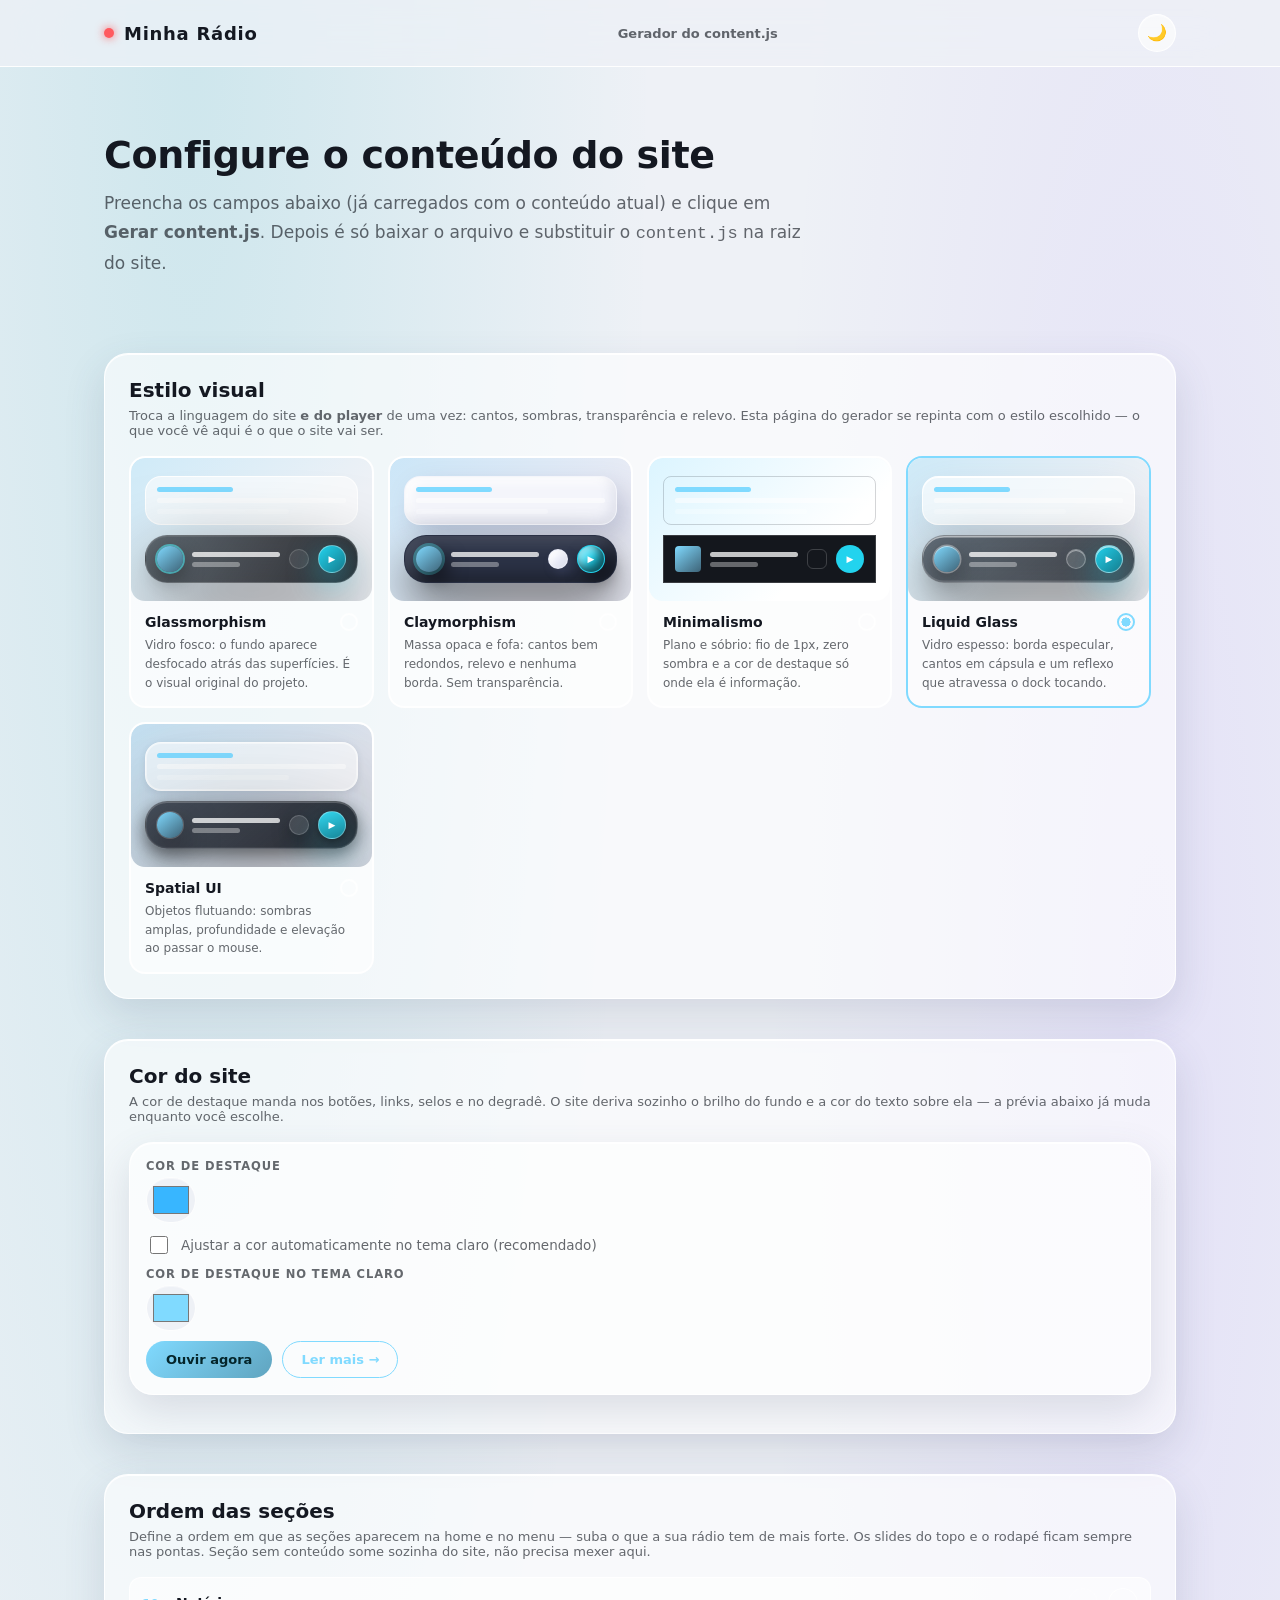
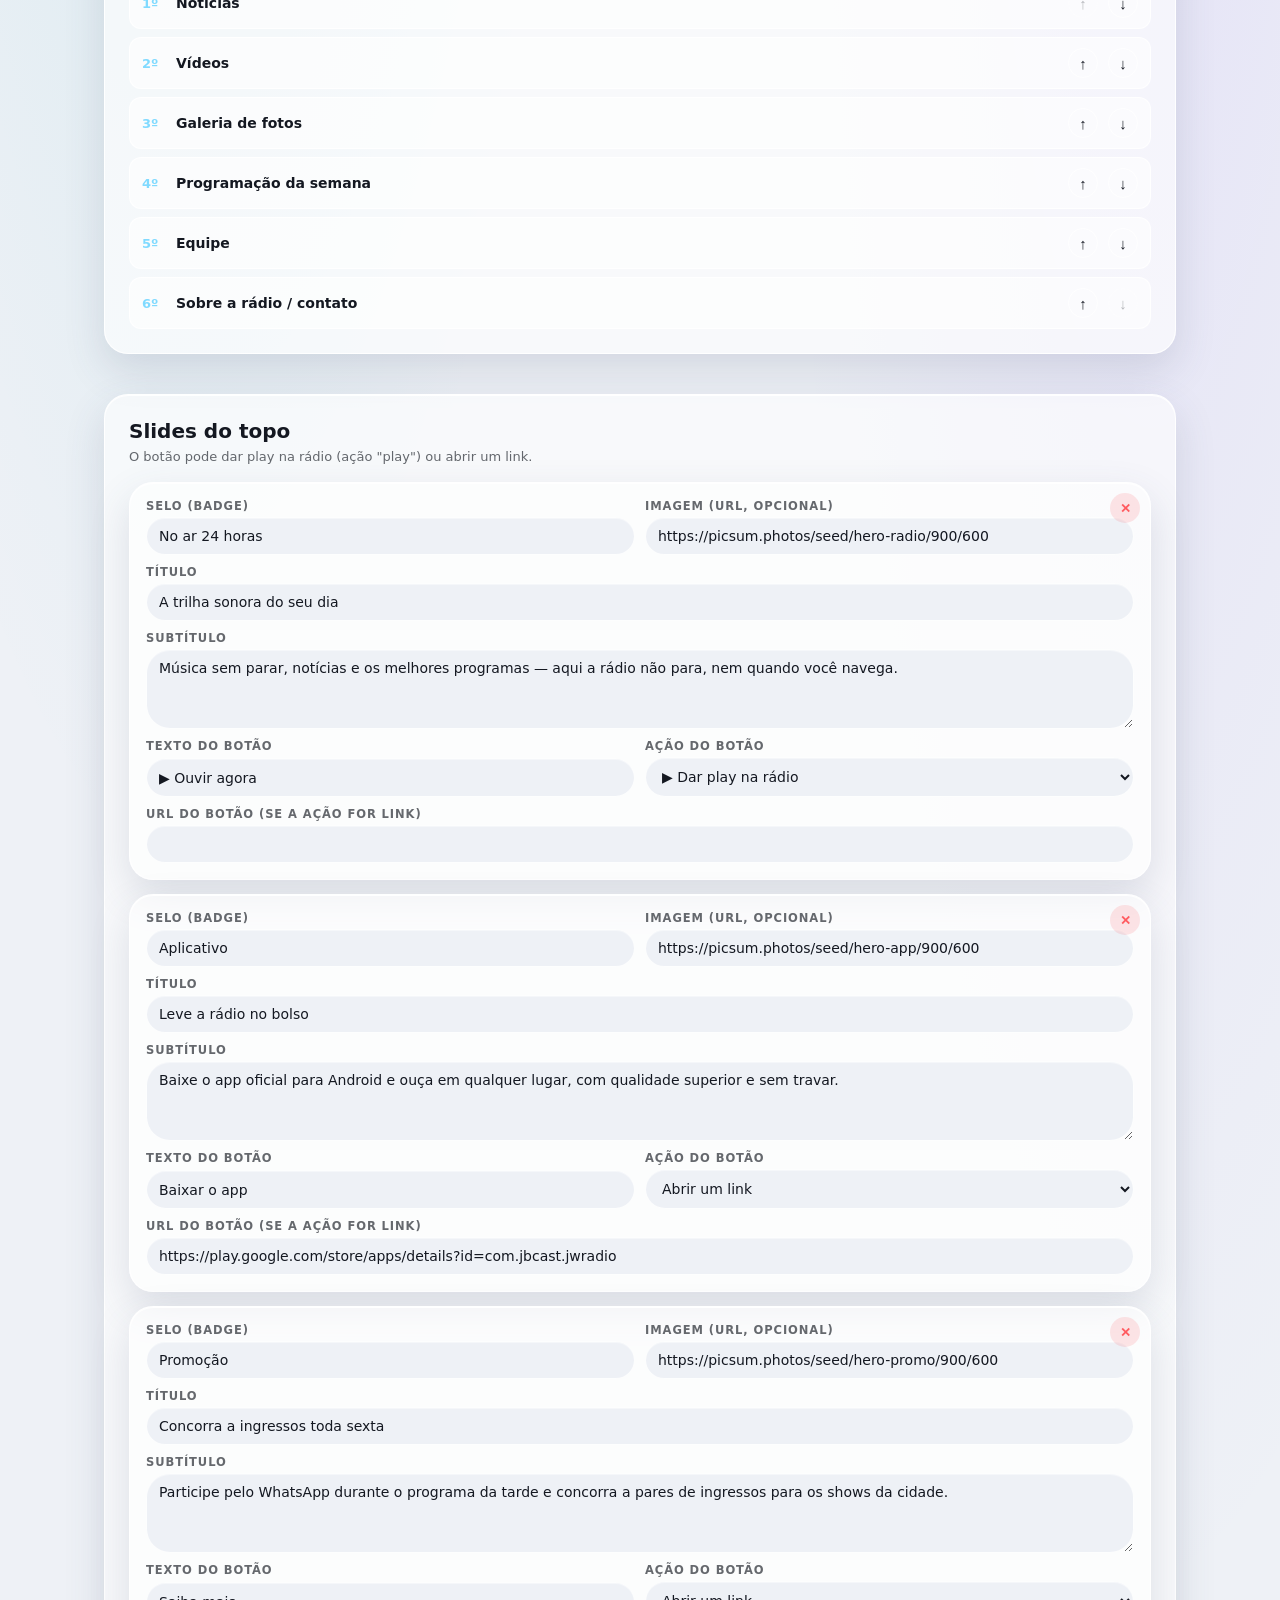
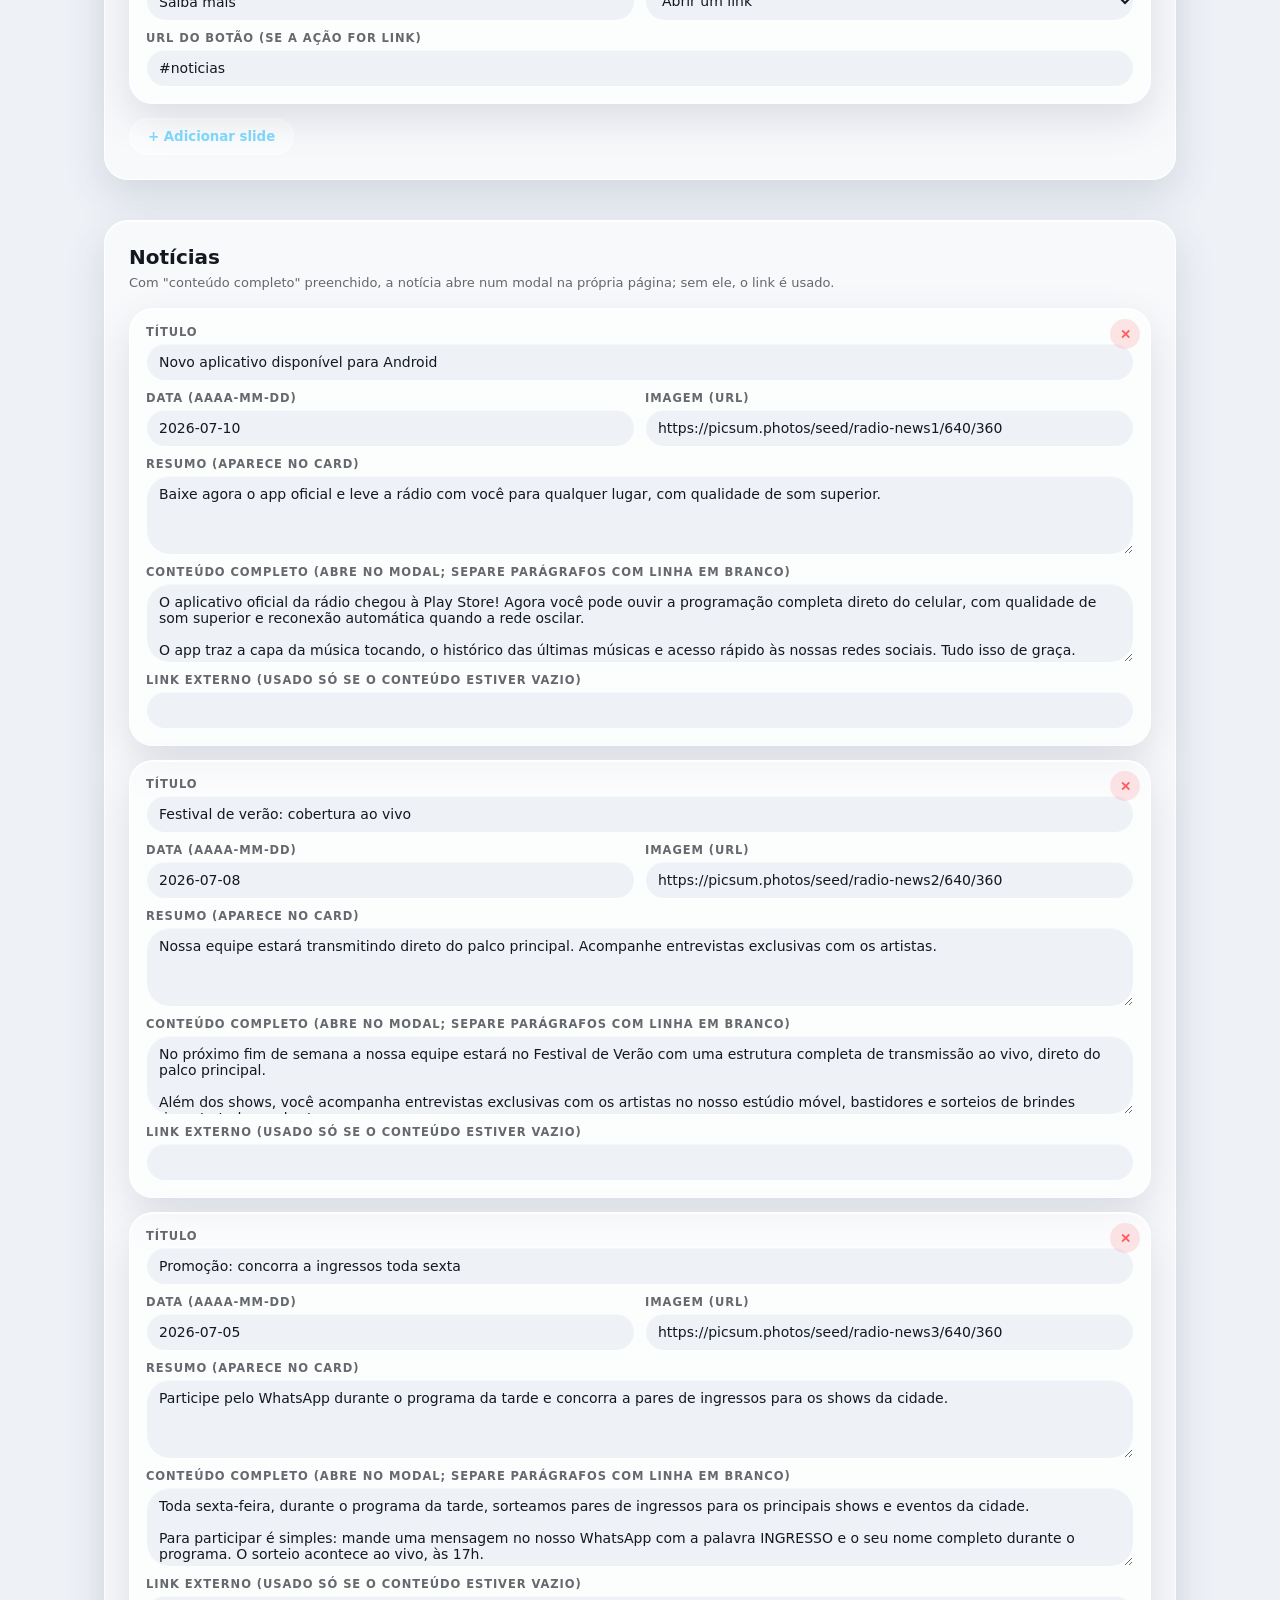
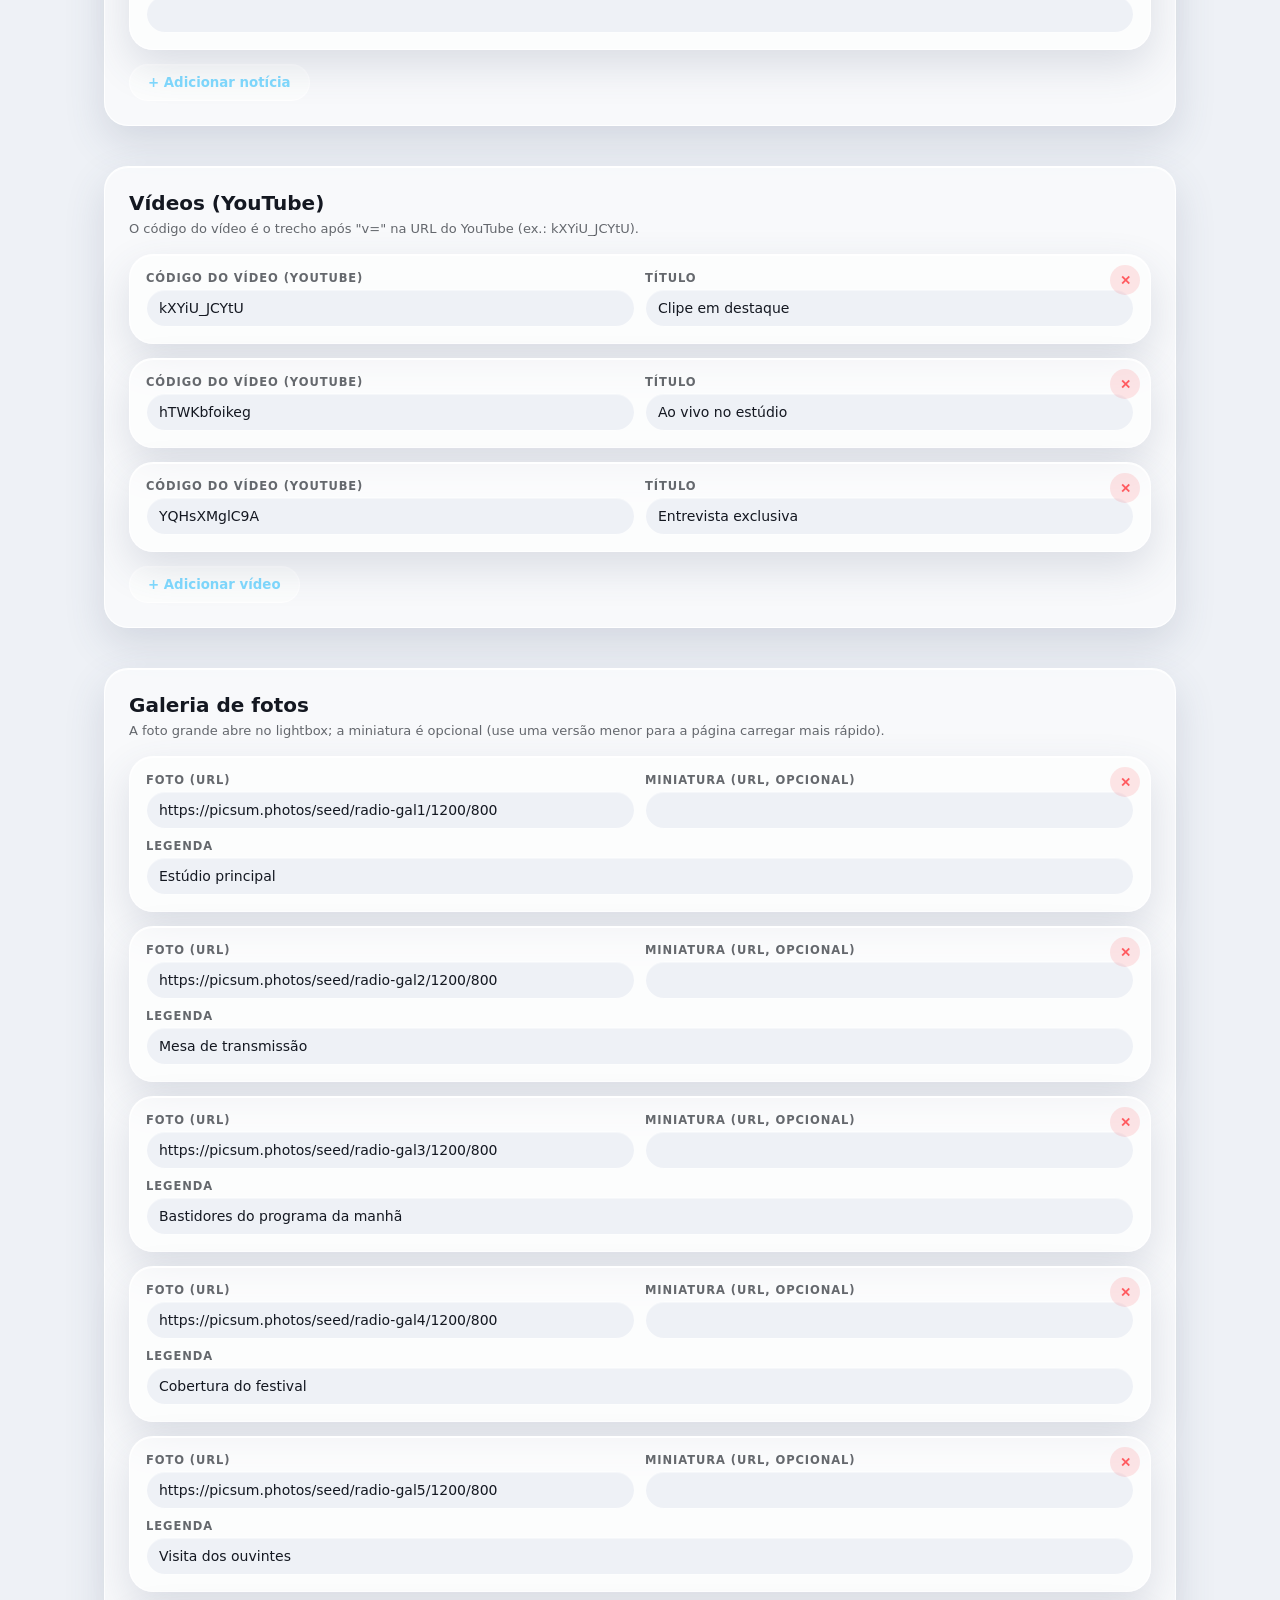
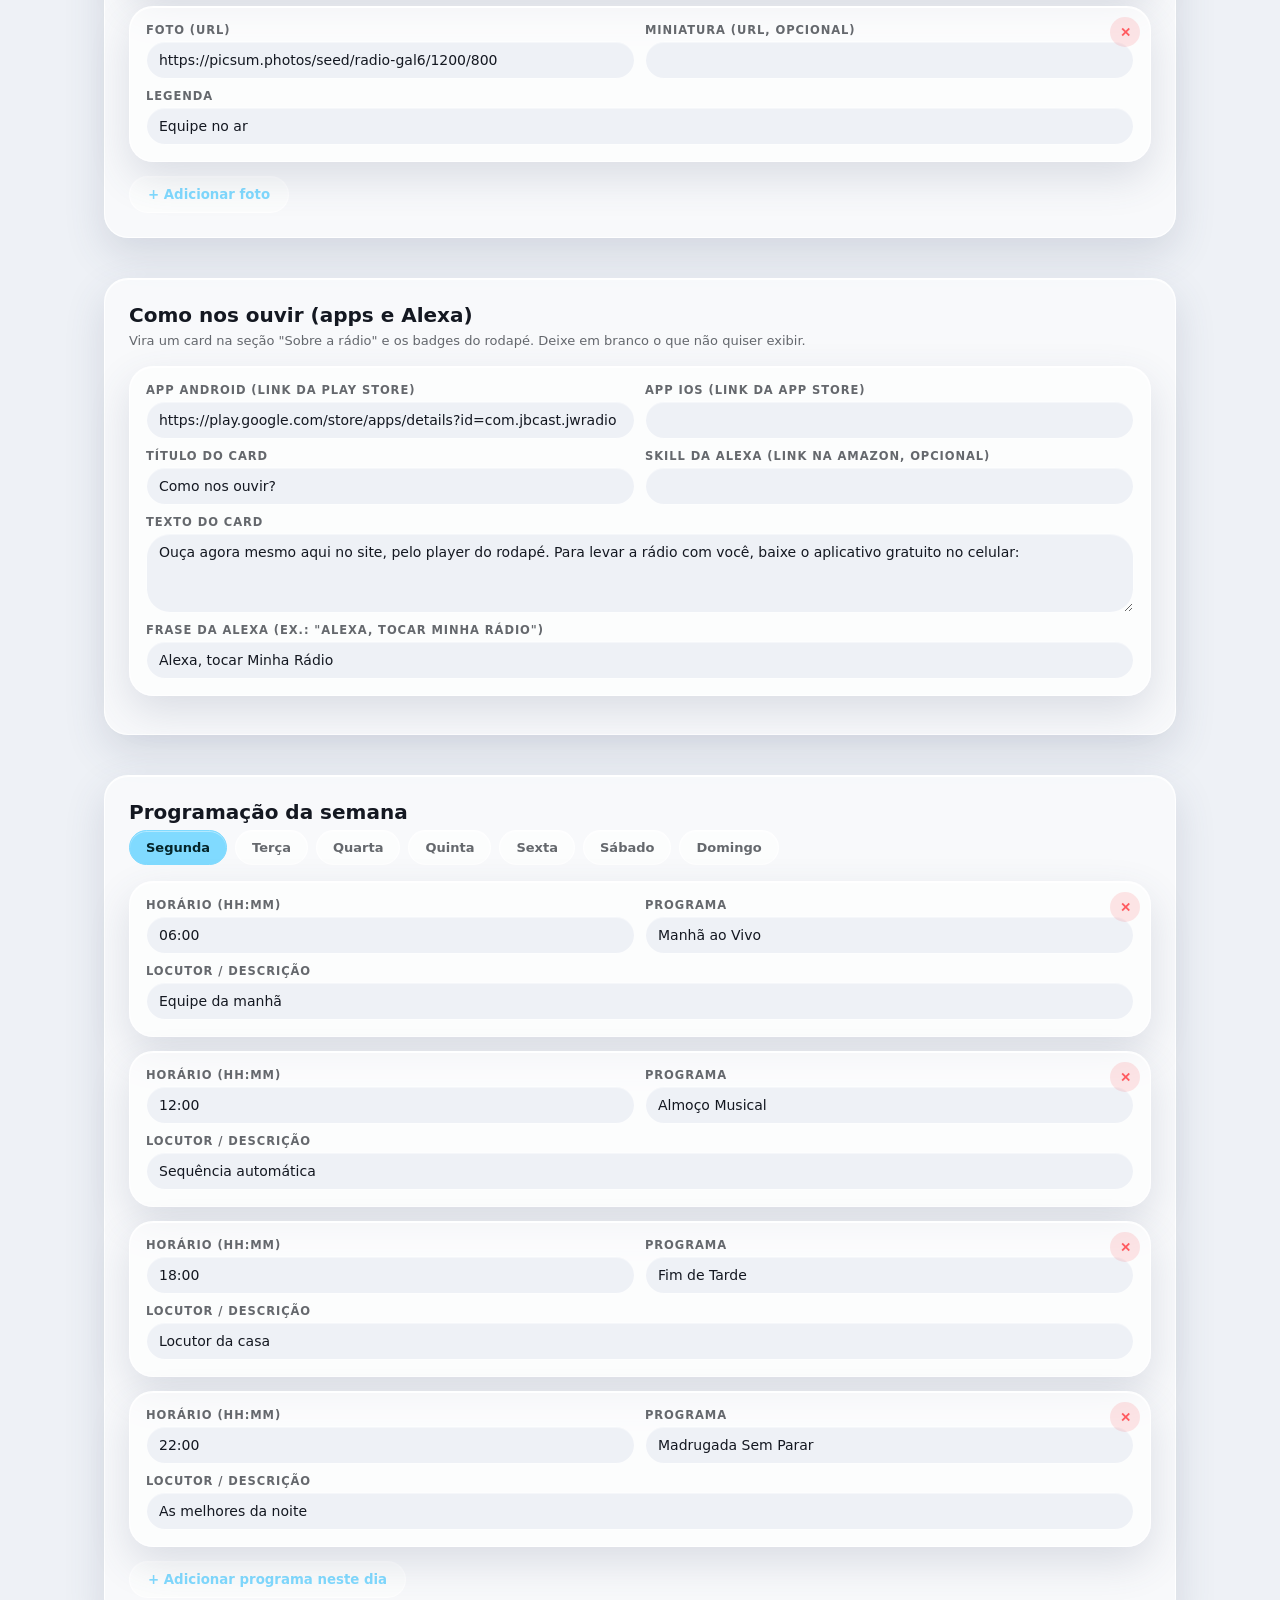
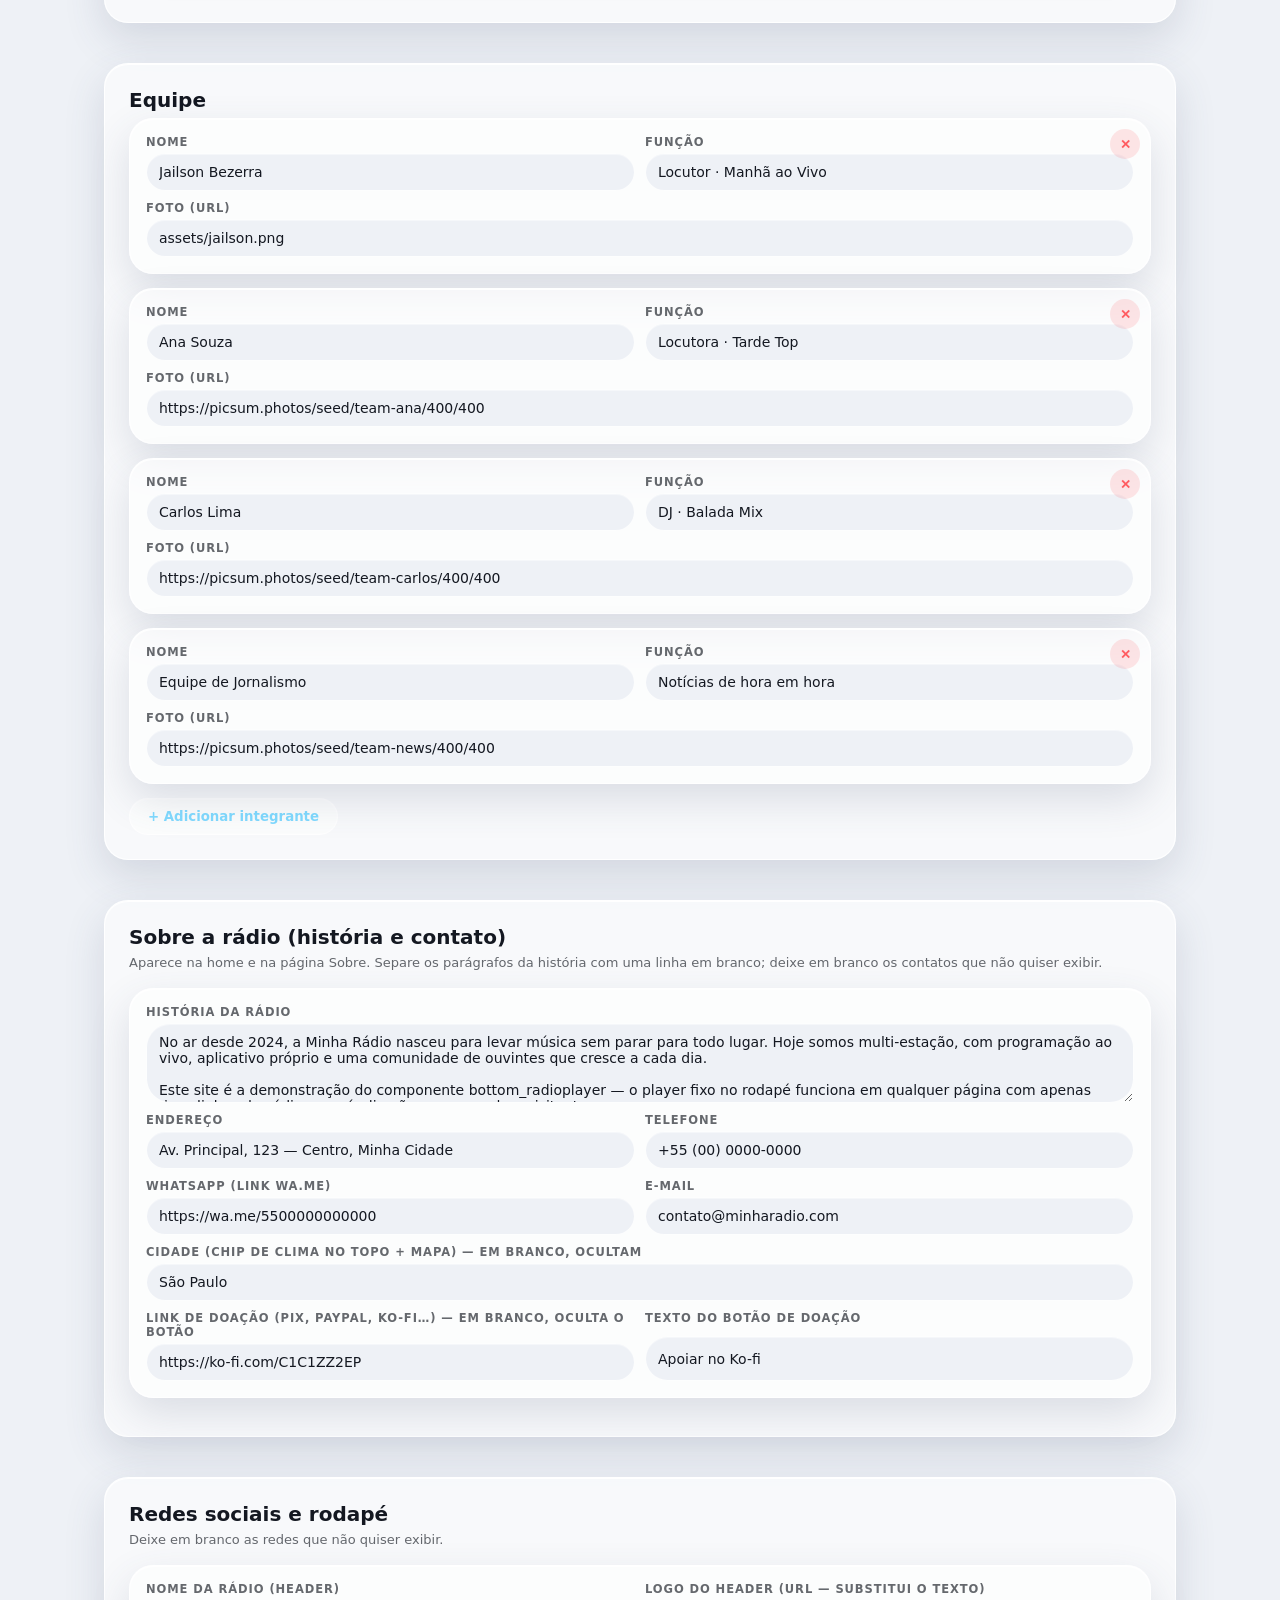
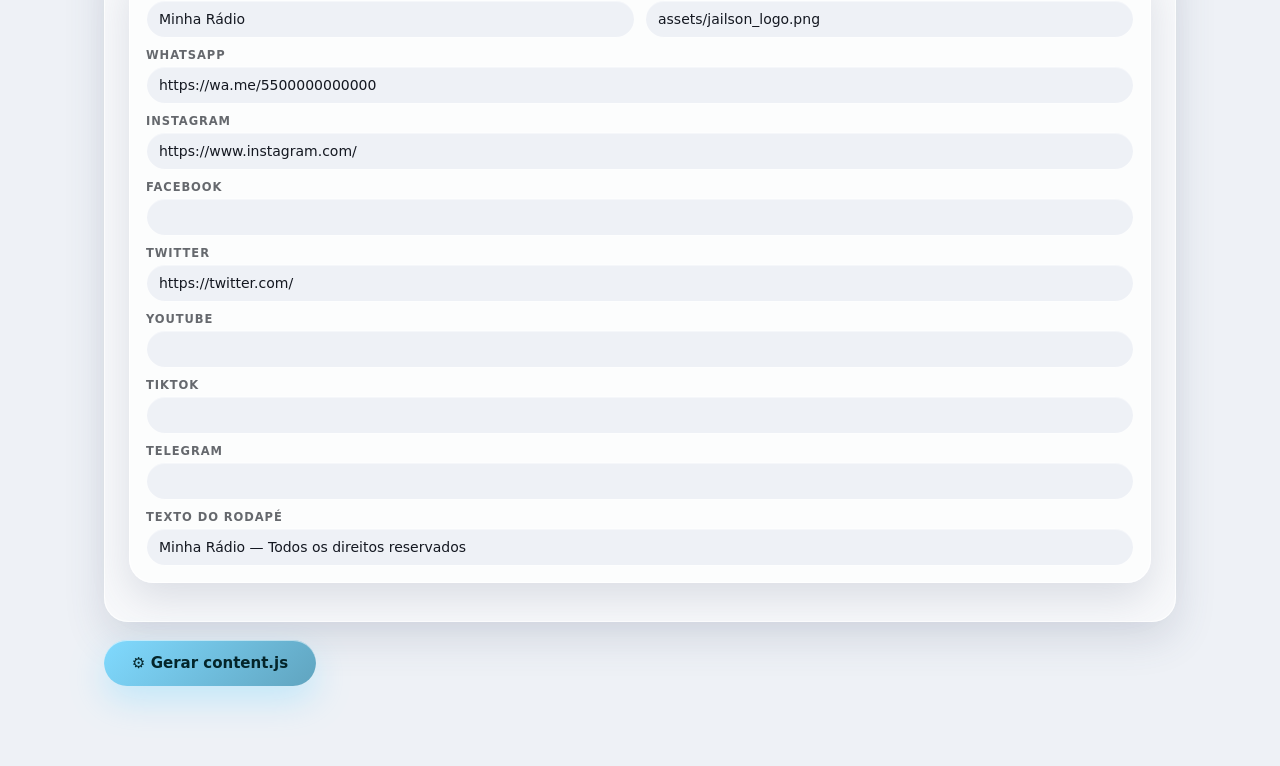
==== commit c54de2da: "feat: adicionar seção de ordem personalizável para conteúdo na página inicial e ocultar seções vazia" ====
--- a/gerador.html
+++ b/gerador.html
@@ -130,6 +130,43 @@
 
         .gen-add:hover { background: var(--site-surface-strong); }
 
+        /* ordem das seções: lista com setas ↑/↓ */
+        .gen-order { display: grid; gap: 8px; }
+
+        .gen-order-item {
+            display: flex;
+            align-items: center;
+            gap: 10px;
+            padding: 10px 12px;
+            border: 1px solid var(--site-border);
+            border-radius: 12px;
+            background: var(--site-surface);
+        }
+
+        .gen-order-pos {
+            width: 24px;
+            font-weight: 800;
+            font-size: 13px;
+            color: var(--site-accent);
+        }
+
+        .gen-order-name { flex: 1; font-weight: 700; font-size: 14px; }
+
+        .gen-order-move {
+            width: 30px;
+            height: 30px;
+            border: 1px solid var(--site-border);
+            border-radius: 50%;
+            background: none;
+            color: var(--site-text);
+            font-size: 15px;
+            line-height: 1;
+            cursor: pointer;
+        }
+
+        .gen-order-move:hover:not(:disabled) { background: var(--site-surface-strong); }
+        .gen-order-move:disabled { opacity: 0.3; cursor: default; }
+
         .gen-tabs { display: flex; gap: 8px; flex-wrap: wrap; margin-bottom: 16px; }
 
         .gen-output textarea {
@@ -264,6 +301,14 @@
             <p class="gen-hint">A cor de destaque manda nos botões, links, selos e no degradê. O site deriva sozinho o
                brilho do fundo e a cor do texto sobre ela — a prévia abaixo já muda enquanto você escolhe.</p>
             <div class="gen-item" id="gen-theme"></div>
+        </section>
+
+        <section class="gen-section">
+            <h2>Ordem das seções</h2>
+            <p class="gen-hint">Define a ordem em que as seções aparecem na home e no menu — suba o que a sua rádio tem de
+               mais forte. Os slides do topo e o rodapé ficam sempre nas pontas. Seção sem conteúdo some sozinha do site,
+               não precisa mexer aqui.</p>
+            <div class="gen-order" id="gen-order"></div>
         </section>
 
         <section class="gen-section">
@@ -626,6 +671,63 @@
                 });
             }
 
+            // --- ordem das seções ---
+            // A lista gerada aqui é lida pelo site.js, que reordena os blocos
+            // da home e os links do menu. O topo (slides) e o rodapé não
+            // entram: ficam sempre nas pontas.
+
+            const SECTION_NAMES = [
+                ["noticias", "Notícias"],
+                ["videos", "Vídeos"],
+                ["galeria", "Galeria de fotos"],
+                ["programacao", "Programação da semana"],
+                ["equipe", "Equipe"],
+                ["contato", "Sobre a rádio / contato"],
+            ];
+
+            // mesma regra do site.js: sem repetidos nem nomes desconhecidos, e
+            // o que faltar entra no fim — um content.js antigo (sem order) ou
+            // com a lista pela metade continua abrindo com todas as seções
+            function normalizeOrder(list) {
+                const out = (Array.isArray(list) ? list : [])
+                    .filter((id, i, l) => l.indexOf(id) === i && SECTION_NAMES.some(([key]) => key === id));
+                SECTION_NAMES.forEach(([key]) => { if (!out.includes(key)) out.push(key); });
+                return out;
+            }
+
+            data.order = normalizeOrder(data.order);
+
+            function moveButton(index, delta, label, title) {
+                const btn = document.createElement("button");
+                btn.type = "button";
+                btn.className = "gen-order-move";
+                btn.textContent = label;
+                btn.title = title;
+                btn.disabled = index + delta < 0 || index + delta >= data.order.length;
+                btn.onclick = () => {
+                    const target = index + delta;
+                    const moved = data.order[index];
+                    data.order[index] = data.order[target];
+                    data.order[target] = moved;
+                    renderOrder();
+                };
+                return btn;
+            }
+
+            function renderOrder() {
+                const root = document.getElementById("gen-order");
+                root.innerHTML = "";
+                data.order.forEach((id, i) => {
+                    const entry = SECTION_NAMES.find(([key]) => key === id);
+                    const item = el("div", "gen-order-item");
+                    item.appendChild(el("span", "gen-order-pos", (i + 1) + "º"));
+                    item.appendChild(el("span", "gen-order-name", entry ? entry[1] : id));
+                    item.appendChild(moveButton(i, -1, "↑", "Subir"));
+                    item.appendChild(moveButton(i, 1, "↓", "Descer"));
+                    root.appendChild(item);
+                });
+            }
+
             // --- galeria ---
             function renderGallery() {
                 const root = document.getElementById("gen-gallery");
@@ -838,6 +940,7 @@
             // --- primeira renderização ---
             renderStyle();
             renderTheme();
+            renderOrder();
             renderSlides();
             renderNews();
             renderVideos();
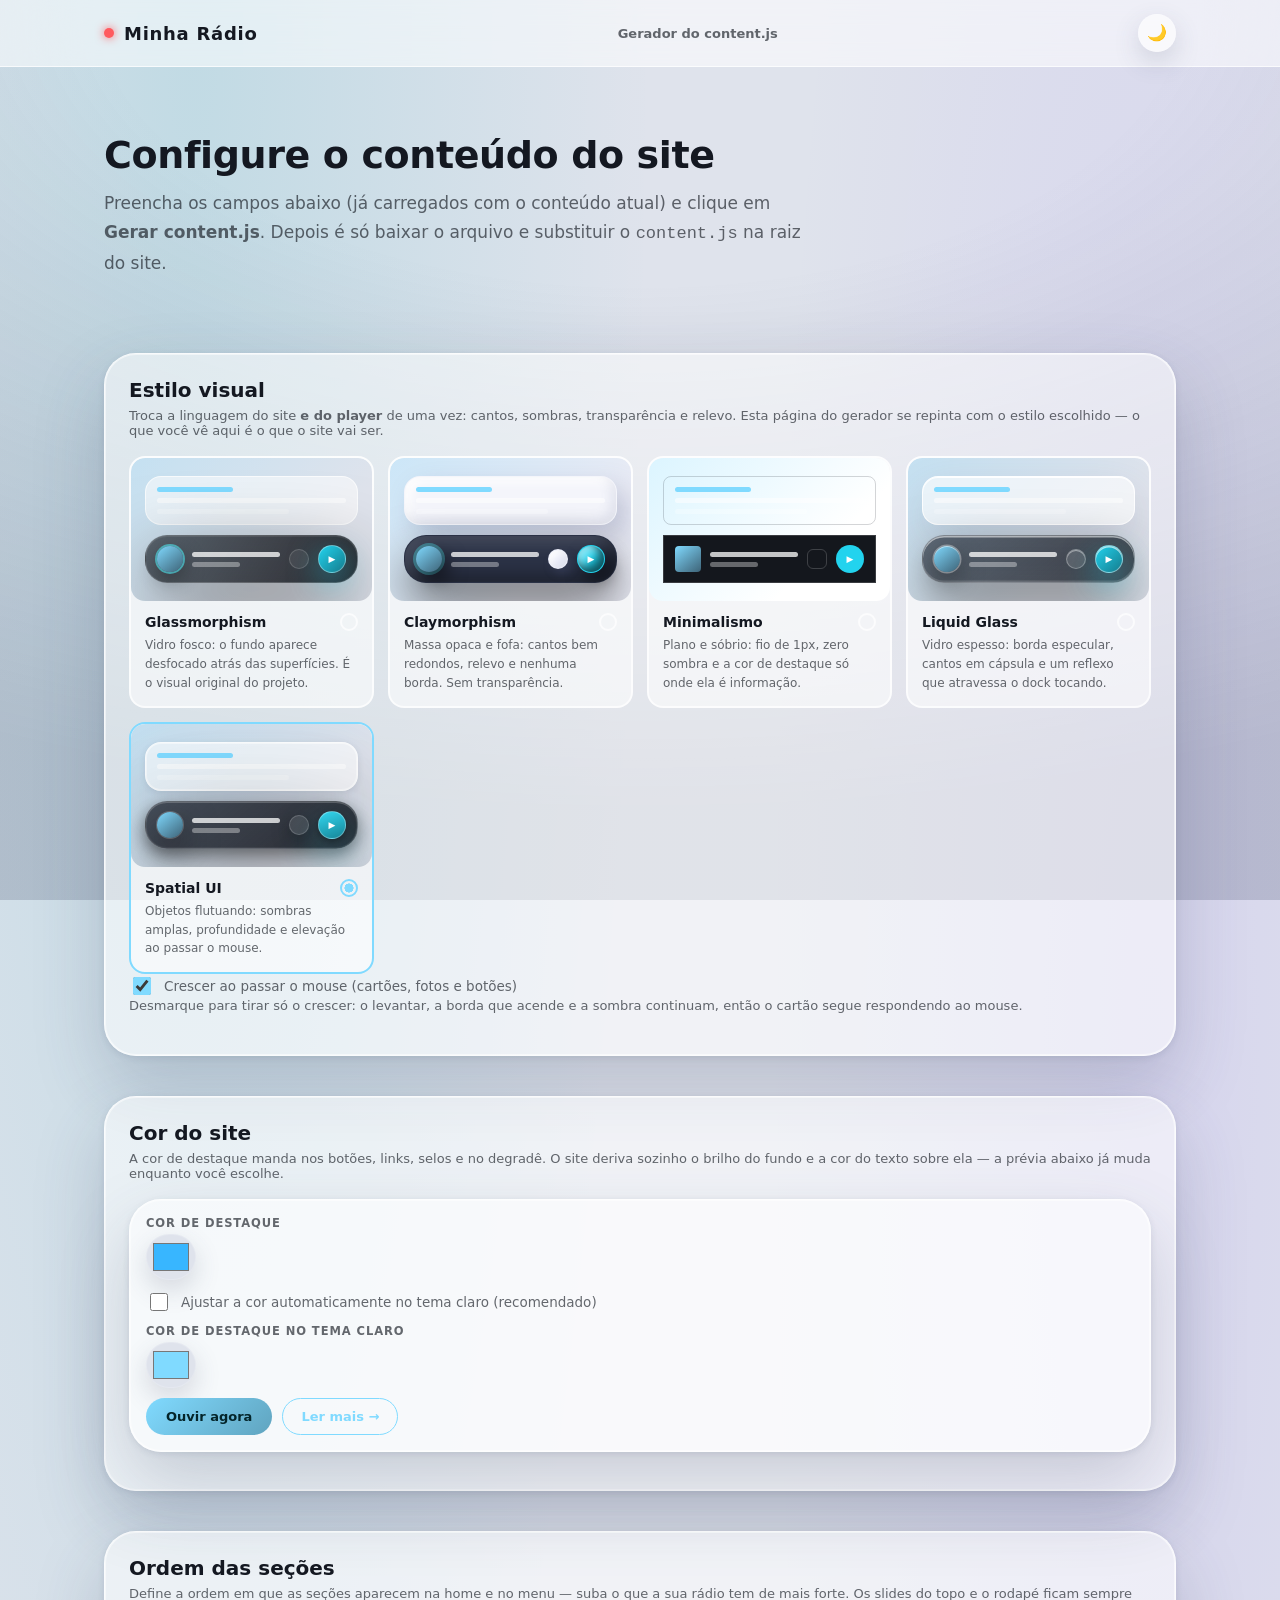
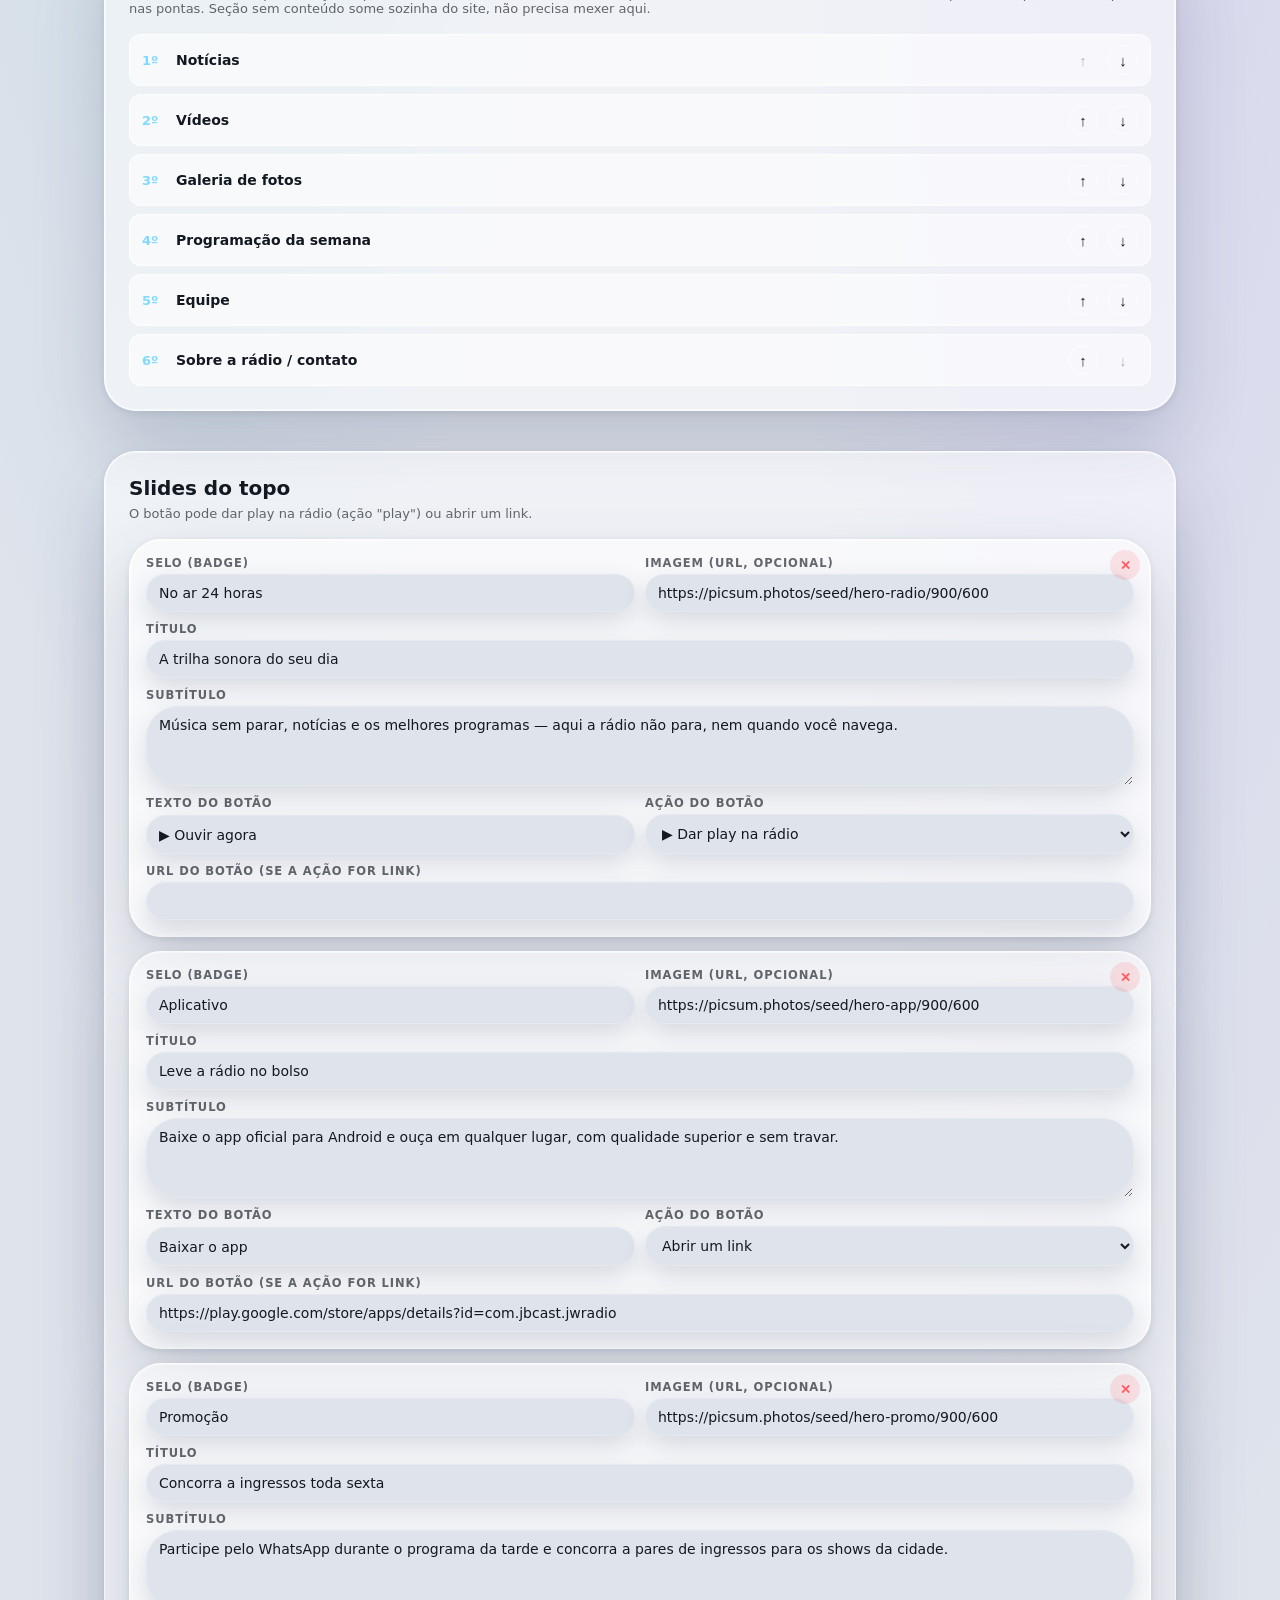
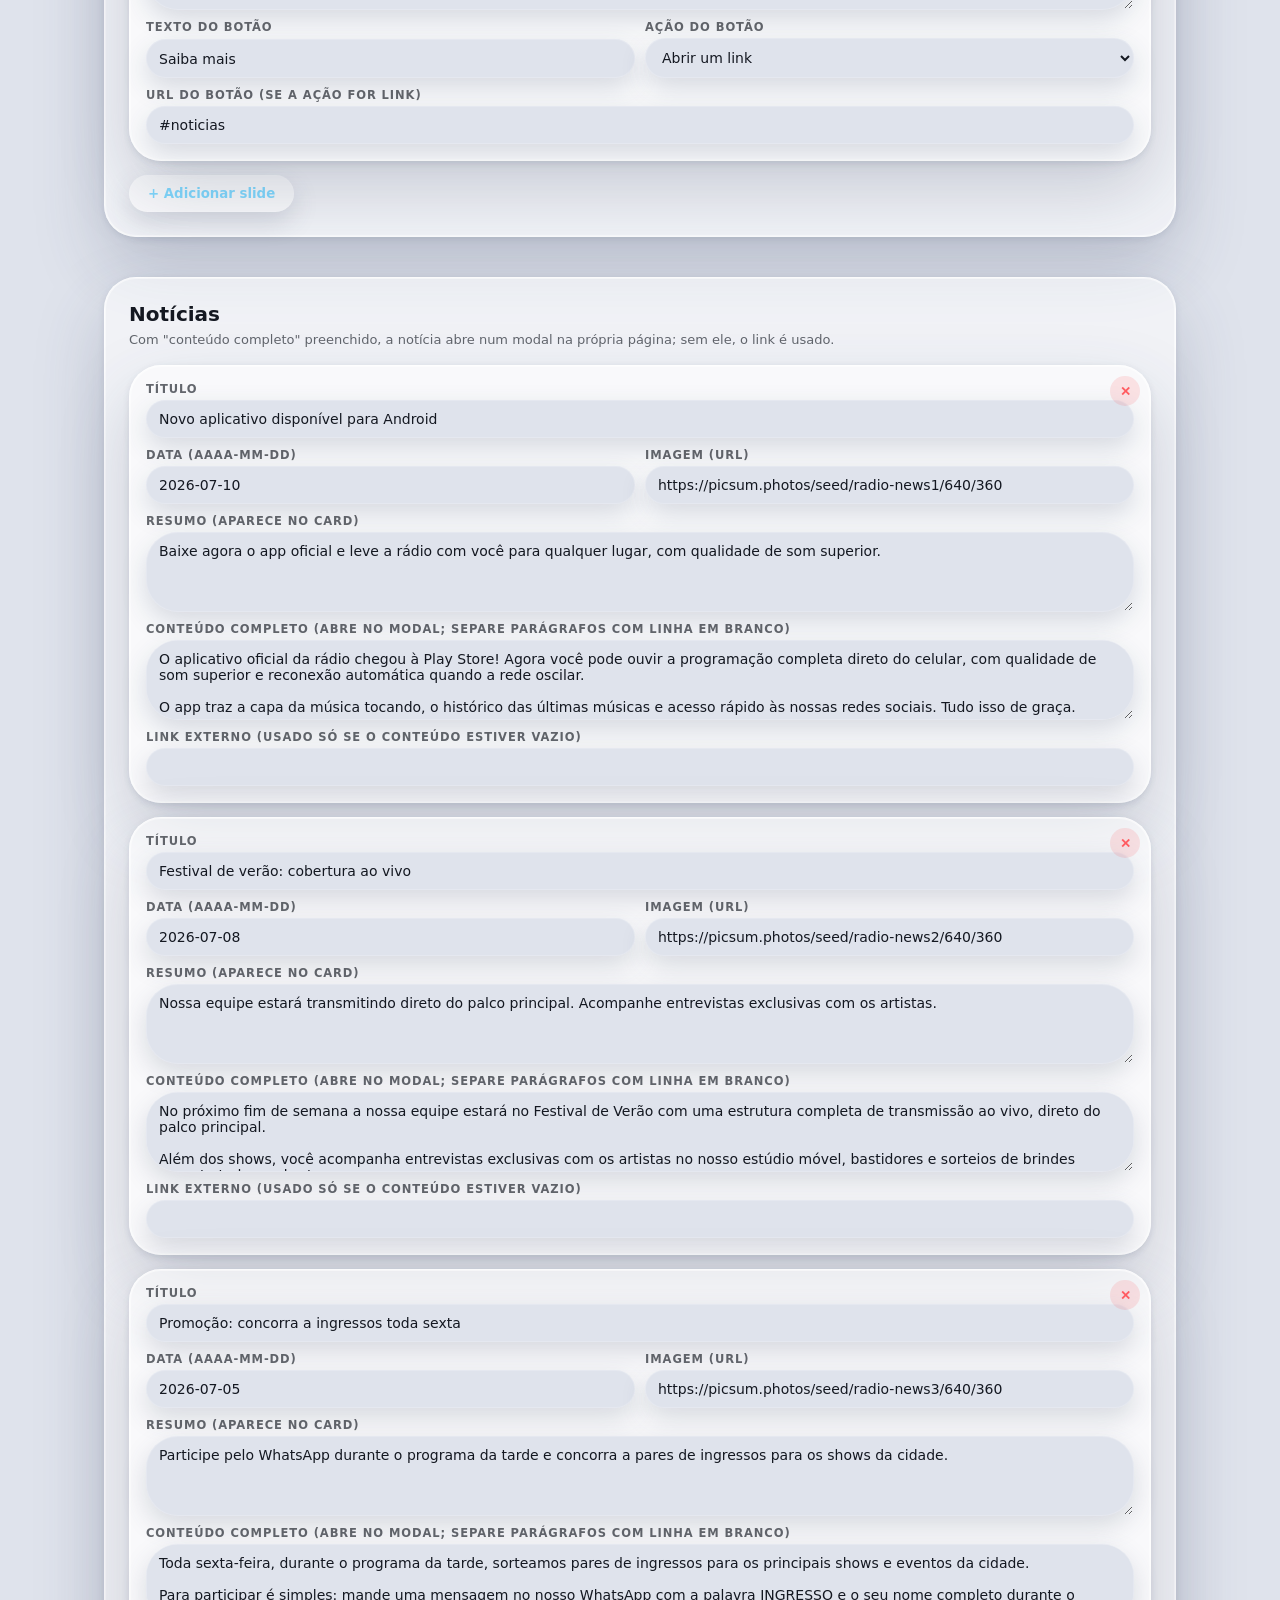
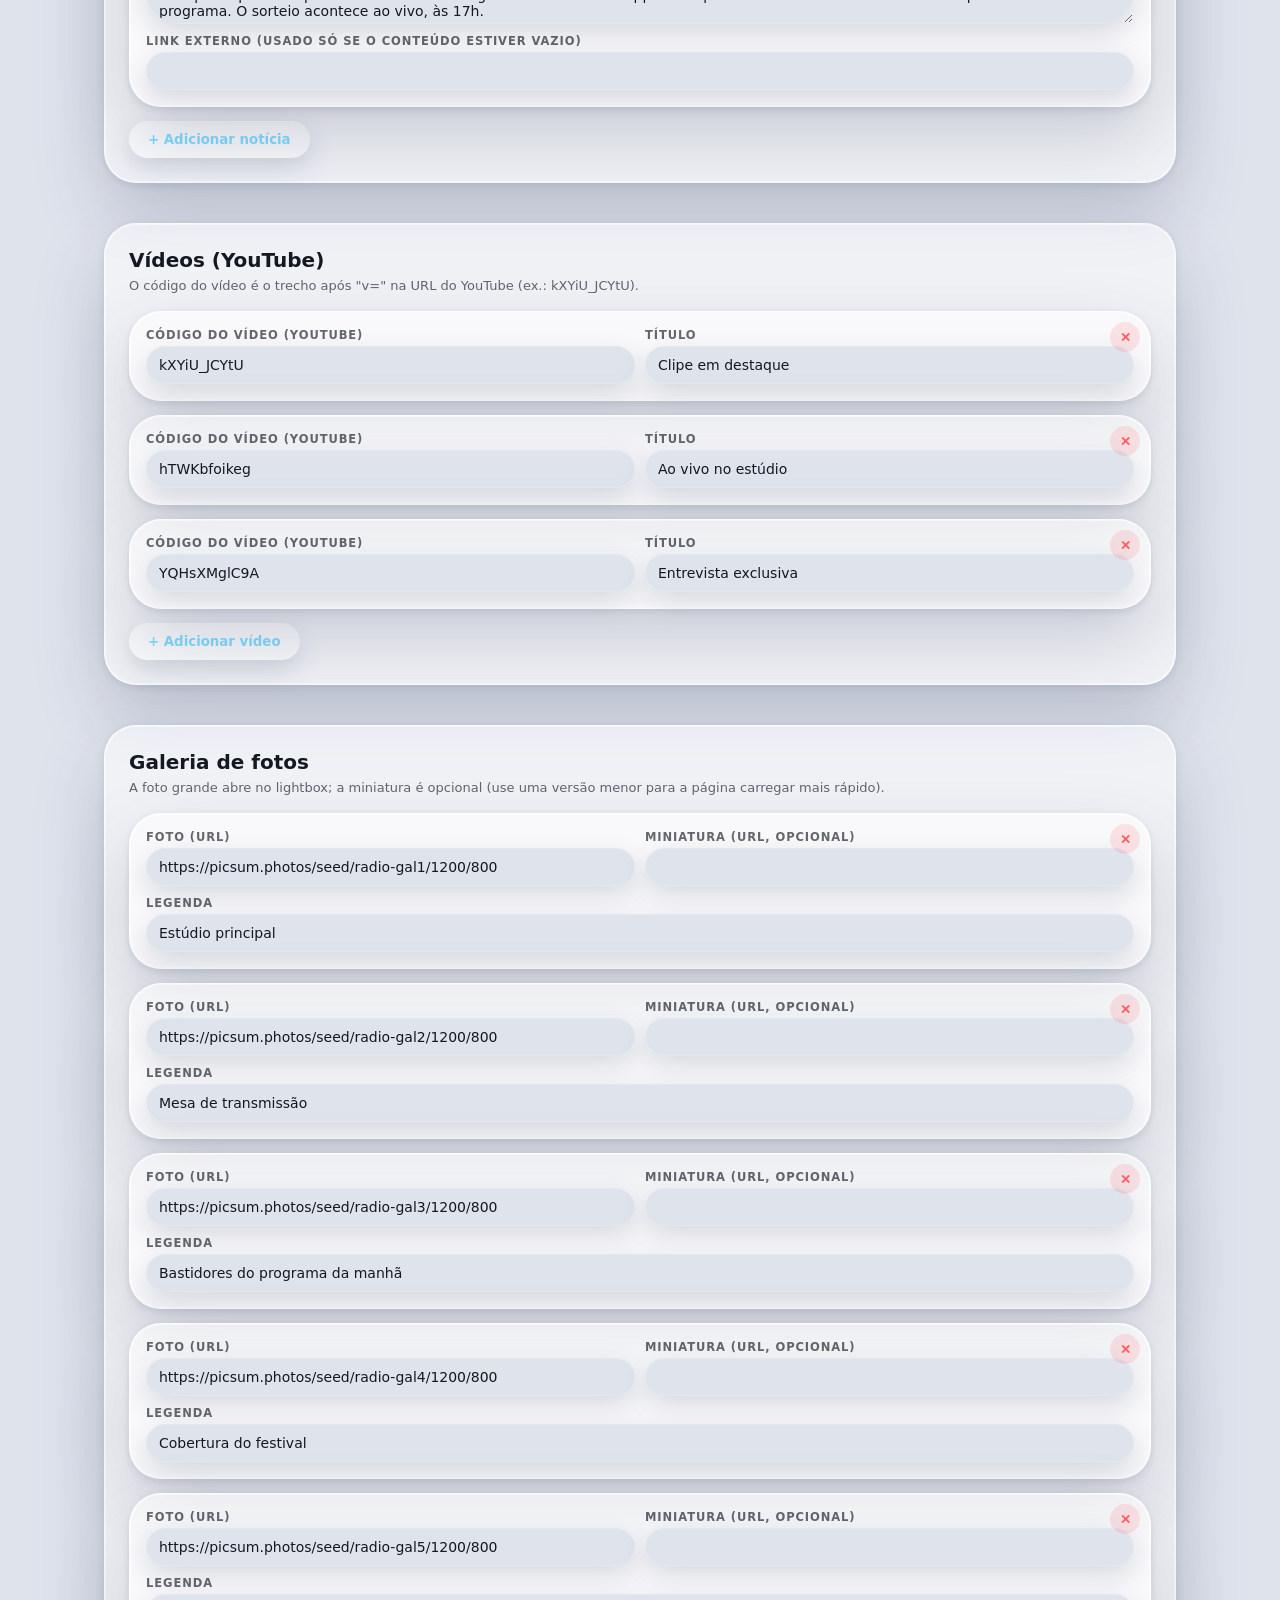
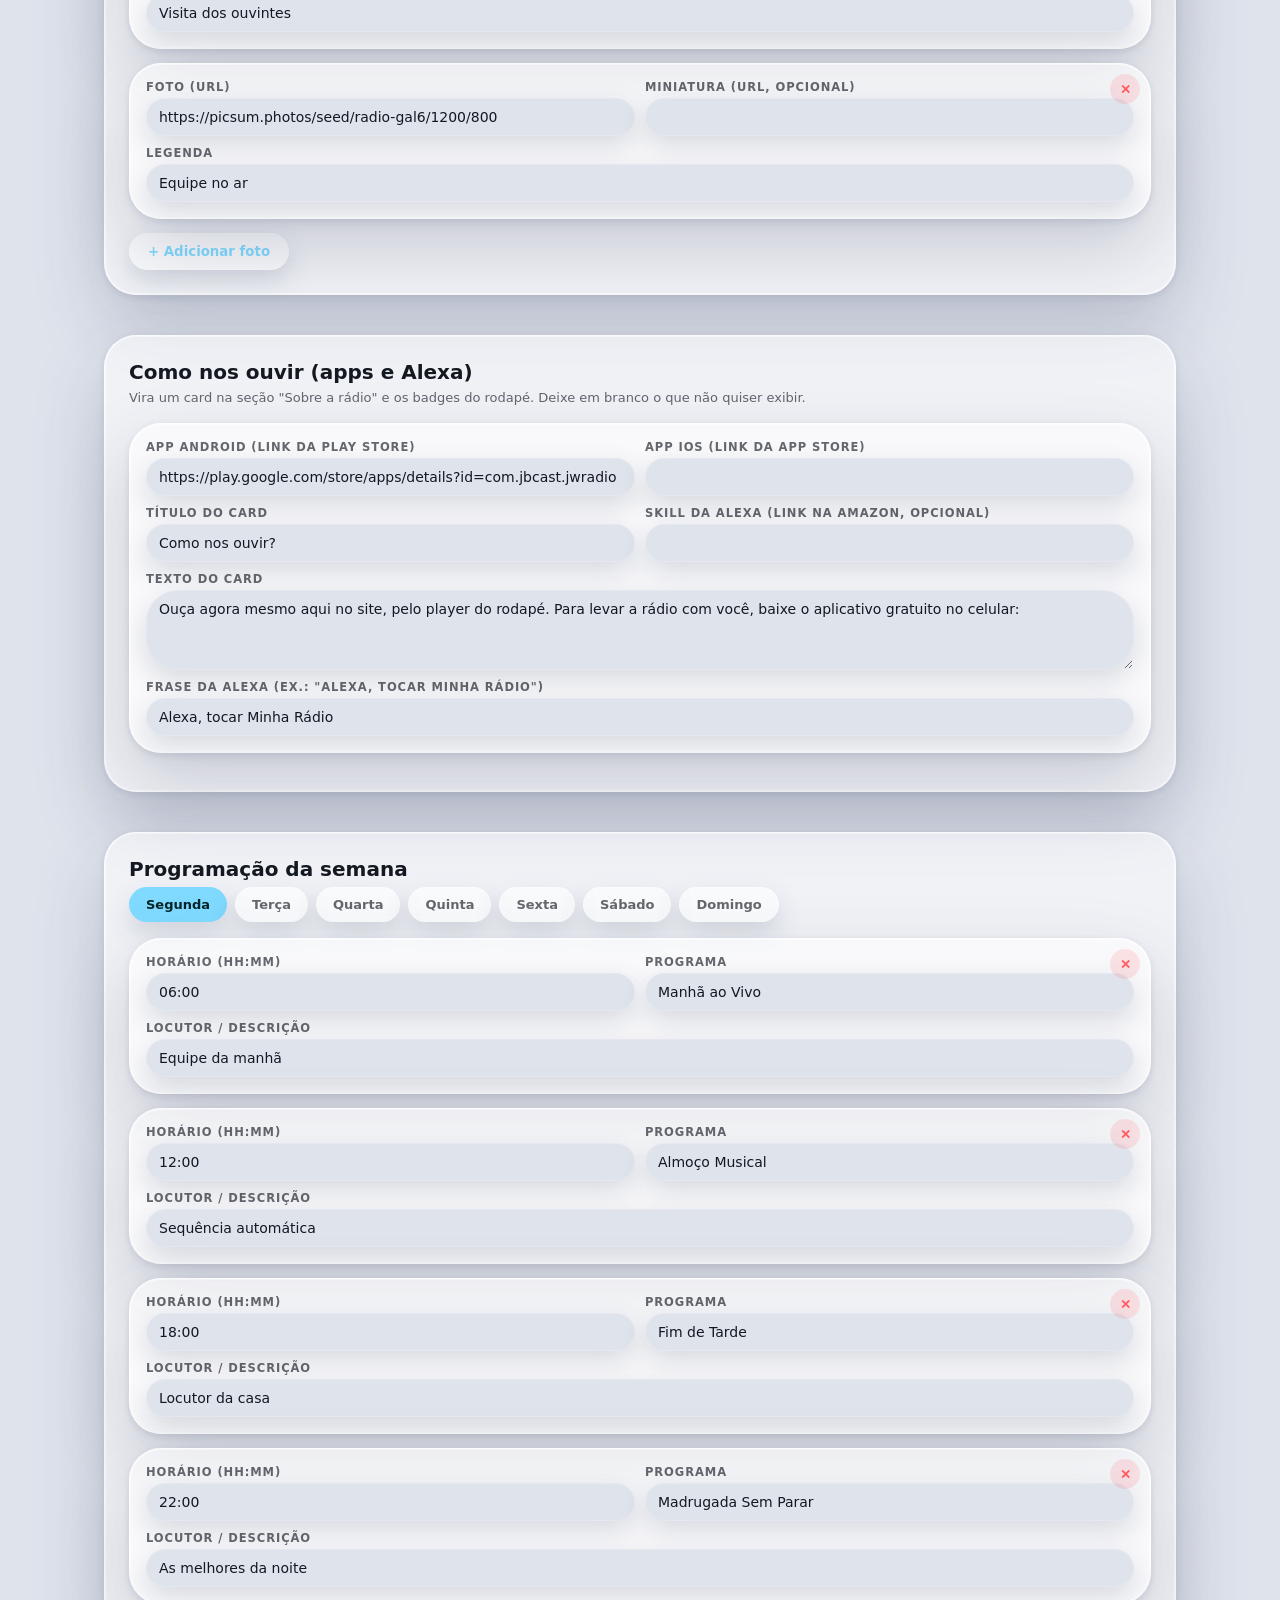
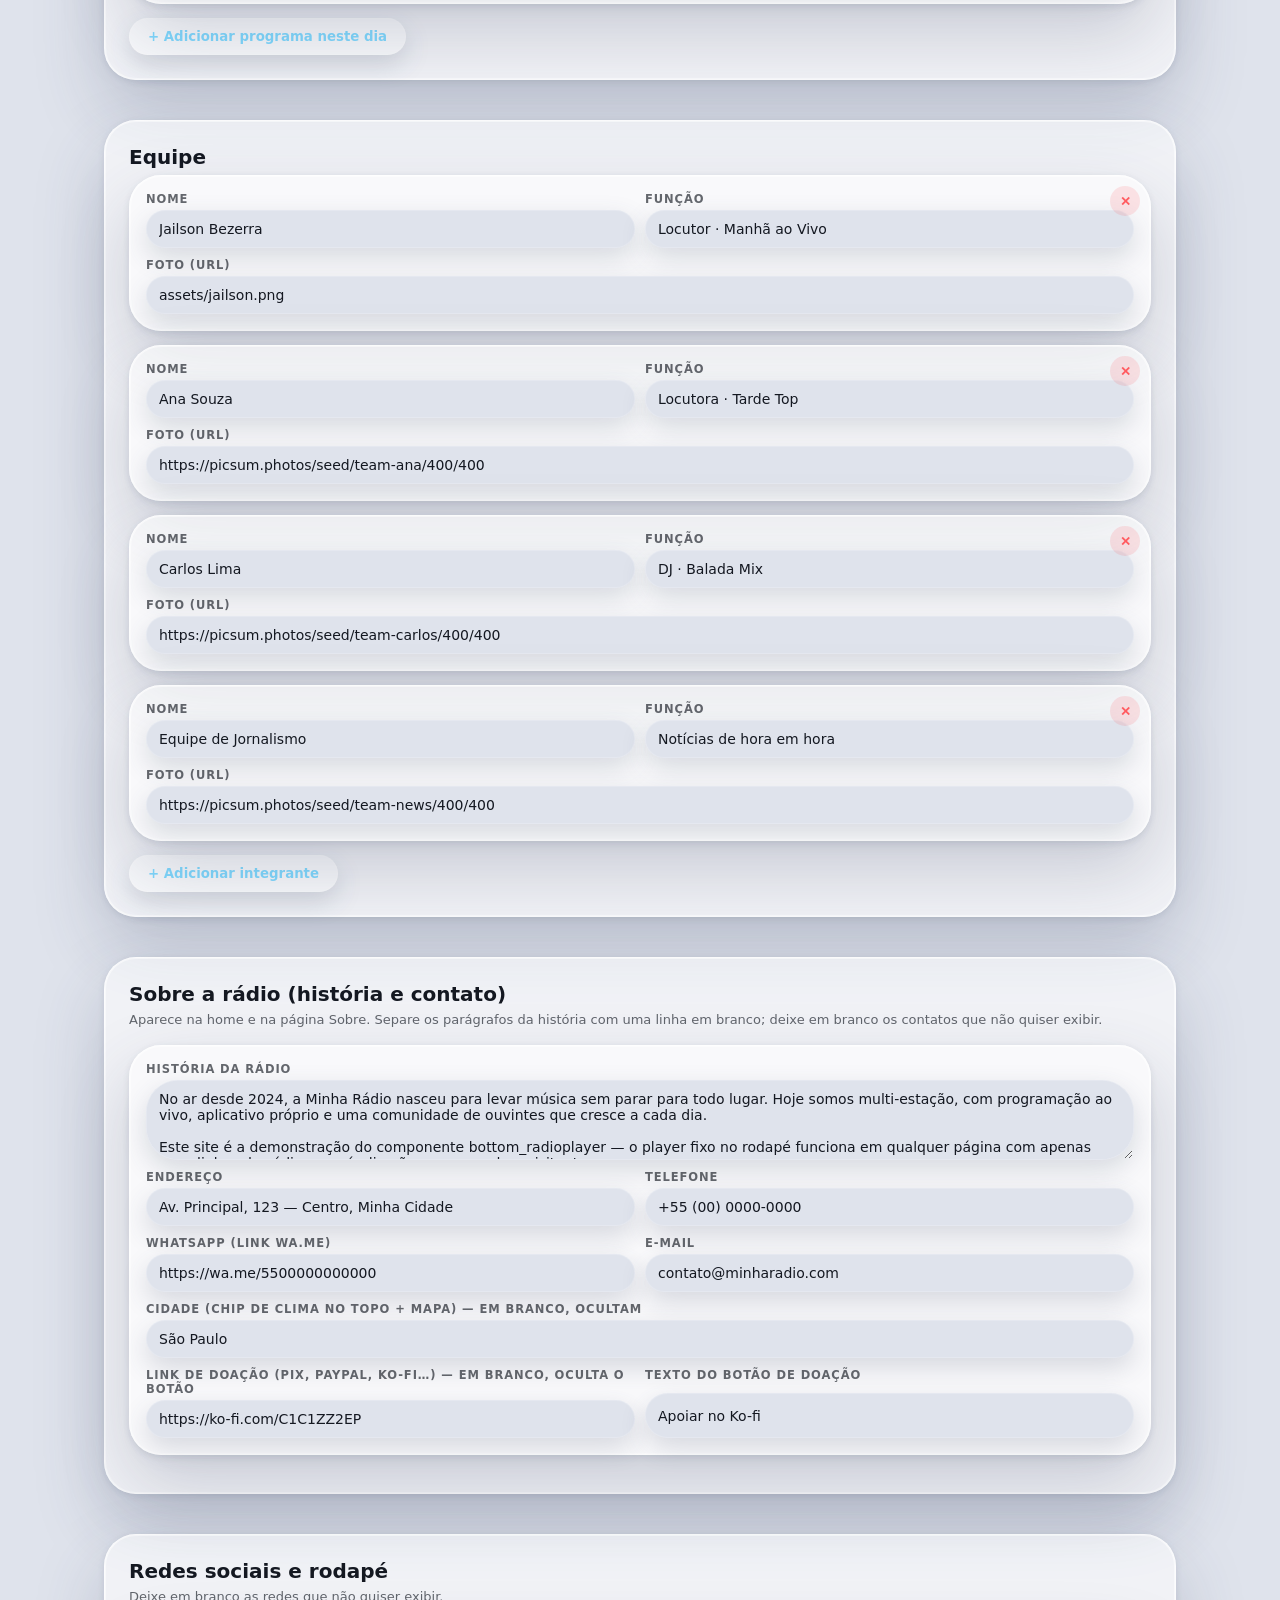
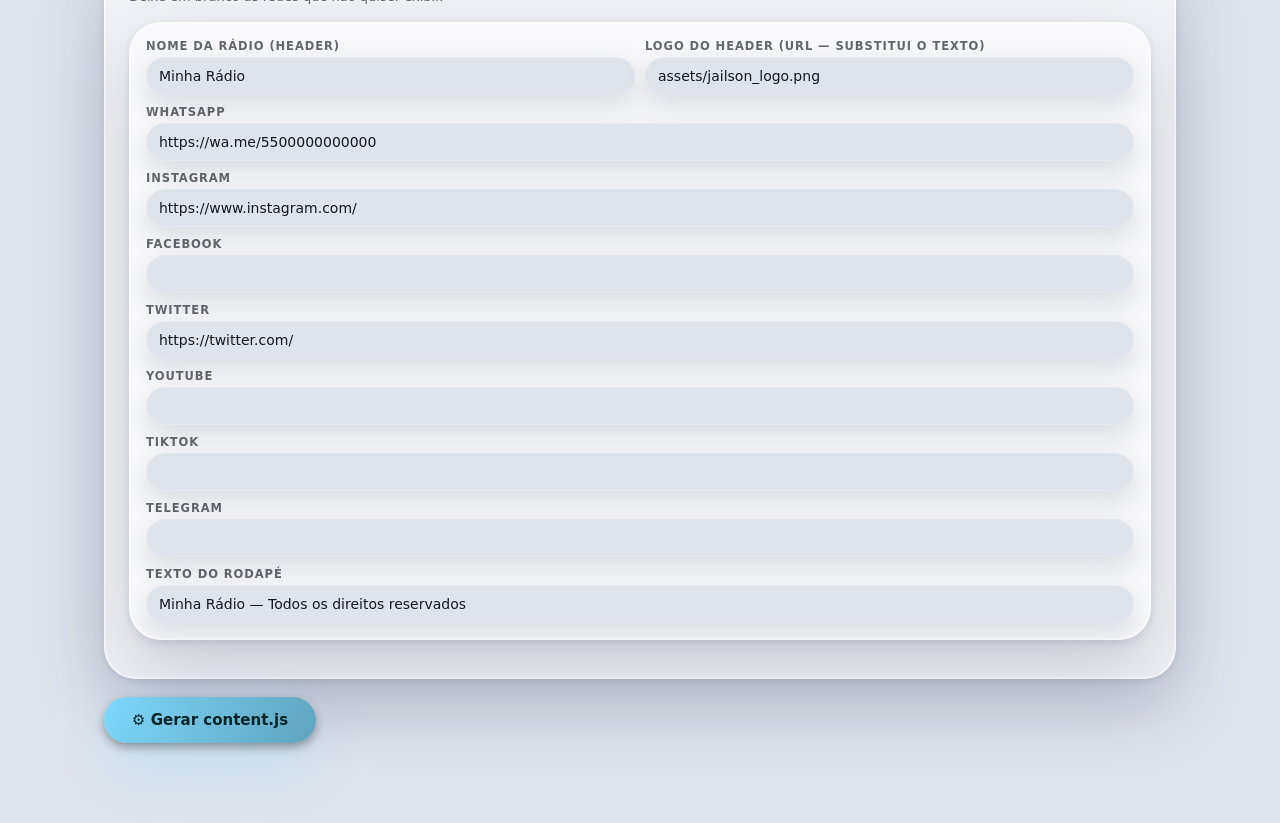
==== commit f9e624fe: "feat: toggle do hoverZoom no gerador O campo já sobrevivia ao round-trip (o export é um clone profun" ====
--- a/gerador.html
+++ b/gerador.html
@@ -294,6 +294,7 @@
                transparência e relevo. Esta página do gerador se repinta com o estilo escolhido — o que você vê
                aqui é o que o site vai ser.</p>
             <div class="style-picker" id="gen-style"></div>
+            <div id="gen-hover-zoom"></div>
         </section>
 
         <section class="gen-section">
@@ -396,6 +397,8 @@
             data.listen = data.listen || {};
             data.theme = data.theme || { accent: "#4dd7e0", accentLight: "" };
             data.theme.style = data.theme.style || "glass";
+            // ligado é o normal: só o false explícito desliga o crescer
+            data.theme.hoverZoom = data.theme.hoverZoom !== false;
             data.schedule = data.schedule || {};
             data.team = data.team || [];
             data.social = data.social || {};
@@ -671,6 +674,34 @@
                 });
             }
 
+            // --- zoom no hover ---
+            // Anda junto do estilo porque é dele que o efeito vem: liquid e
+            // spatial fazem o cartão crescer, os outros três não. Só a foto da
+            // galeria e a miniatura de vídeo dão zoom em qualquer estilo — daí
+            // o campo existir mesmo para quem escolheu o minimal.
+            function renderHoverZoom() {
+                const root = document.getElementById("gen-hover-zoom");
+                root.innerHTML = "";
+                root.appendChild(checkbox(
+                    "Crescer ao passar o mouse (cartões, fotos e botões)",
+                    data.theme.hoverZoom,
+                    (marcado) => {
+                        data.theme.hoverZoom = marcado;
+                        aplicarHoverZoom();
+                    }
+                ));
+                const dica = el("p", "gen-hint",
+                    "Desmarque para tirar só o crescer: o levantar, a borda que acende e a " +
+                    "sombra continuam, então o cartão segue respondendo ao mouse.");
+                root.appendChild(dica);
+                aplicarHoverZoom();
+            }
+
+            function aplicarHoverZoom() {
+                if (data.theme.hoverZoom) delete document.documentElement.dataset.hoverZoom;
+                else document.documentElement.dataset.hoverZoom = "off";
+            }
+
             // --- ordem das seções ---
             // A lista gerada aqui é lida pelo site.js, que reordena os blocos
             // da home e os links do menu. O topo (slides) e o rodapé não
@@ -887,6 +918,8 @@
                 if (!out.theme.accent) delete out.theme.accent;
                 // "glass" é o padrão do site: gravar o campo só ruído no arquivo
                 if (!out.theme.style || out.theme.style === "glass") delete out.theme.style;
+                // idem para o zoom ligado — só a recusa precisa ir para o arquivo
+                if (out.theme.hoverZoom !== false) delete out.theme.hoverZoom;
                 if (!Object.keys(out.theme).length) delete out.theme;
                 Object.keys(out.schedule).forEach((day) => {
                     out.schedule[day] = (out.schedule[day] || []).filter((s) => s.time && s.name);
@@ -939,6 +972,7 @@
 
             // --- primeira renderização ---
             renderStyle();
+            renderHoverZoom();
             renderTheme();
             renderOrder();
             renderSlides();
--- a/site.css
+++ b/site.css
@@ -41,6 +41,26 @@
 html {
     scrollbar-width: thin;
     scrollbar-color: var(--site-surface-strong) transparent;
+
+    /* Rolagem suave nas âncoras do menu. Precisa estar no <html> (e não só
+       no scrollIntoView do roteador seamless): clicar em "#videos" já
+       estando na home não passa pelo roteador — é o navegador que rola, e
+       sem isto o salto era seco. Com a regra aqui, os dois caminhos
+       (mesma página e index.html#videos vindo de outra) ficam iguais. */
+    scroll-behavior: smooth;
+
+    /* onde a âncora para: abaixo do header sticky, para a seção não nascer
+       escondida atrás dele. No <html> vale para toda âncora da página — não
+       só as .site-section, que era o alcance do scroll-margin-top antigo.
+       (embaixo o dock do player já tem folga: .site-container tem
+       padding-bottom) */
+    scroll-padding-top: 84px;
+}
+
+/* rolagem suave enjoa quem tem sensibilidade vestibular: quando o sistema
+   pede menos movimento, a âncora volta a saltar direto */
+@media (prefers-reduced-motion: reduce) {
+    html { scroll-behavior: auto; }
 }
 
 ::-webkit-scrollbar {
@@ -73,6 +93,40 @@
 }
 
 img { max-width: 100%; display: block; }
+
+/* --- entrada dos cartões ao rolar -------------------------------------- */
+/*
+   Por que @keyframes e não transition, que seria o óbvio: os cartões já têm
+   transition própria (.news-card e .gallery-item declaram o atalho
+   `transition: transform ..., border-color ...`) na MESMA especificidade e
+   mais abaixo no arquivo. O atalho deles substituiria o meu inteiro e a
+   opacidade apareceria de estalo, sem animar. Animação é outro mecanismo:
+   não disputa com a propriedade transition.
+
+   O ganho de brinde é o transform não ficar grudado no elemento depois. Sem
+   fill-mode forwards, ao terminar o cartão volta ao transform que as regras
+   dele mandam — então o :hover que levanta 3px continua funcionando. Um
+   `transform: none` fixo aqui mataria esse levantar.
+
+   O backwards existe para a escadinha: durante o animation-delay o cartão
+   segura o estado `from` em vez de piscar visível antes de começar.
+
+   Quem põe a classe .reveal é o site.js, nunca o HTML: se o script falhar,
+   o conteúdo aparece normal em vez de ficar preso em opacity 0 — página sem
+   graça é melhor que página em branco. E quando o sistema pede menos
+   movimento o script nem chega a marcar (lá não há o que reverter).
+*/
+.reveal { opacity: 0; }
+
+.reveal.is-in {
+    opacity: 1;
+    animation: reveal-in 0.35s ease backwards;
+}
+
+@keyframes reveal-in {
+    from { opacity: 0; transform: translateY(12px); }
+    to { opacity: 1; transform: none; }
+}
 
 .site-container {
     max-width: 1120px;
@@ -366,6 +420,15 @@
 .site-nav a:hover {
     background: var(--site-surface-strong);
     color: var(--site-text);
+}
+
+/* seção em que o visitante está agora (o site.js marca conforme a rolagem).
+   Cor + peso, e não só cor: quem não distingue bem matiz ainda enxerga qual
+   é o item ativo */
+.site-nav a.is-active {
+    color: var(--site-accent);
+    background: var(--site-surface);
+    font-weight: 800;
 }
 
 /* botão hambúrguer — aparece quando o menu não cabe mais na linha */
@@ -596,10 +659,9 @@
 
 /* --- seções --- */
 
-.site-section {
-    margin-top: 72px;
-    scroll-margin-top: 84px; /* âncoras não ficam escondidas sob o header fixo */
-}
+/* o recuo da âncora sob o header vive no scroll-padding-top do <html> —
+   repeti-lo aqui como scroll-margin-top somaria com ele */
+.site-section { margin-top: 72px; }
 
 .site-section-title {
     display: flex;
--- a/css/ui-styles.css
+++ b/css/ui-styles.css
@@ -1075,7 +1075,12 @@
     transition: transform 0.25s cubic-bezier(0.2, 0.75, 0.2, 1), box-shadow 0.25s ease;
 }
 
+/* O :root aqui não é enfeite: os tokens do spatial são declarados em
+   :root[data-ui="spatial"] (0,2,0) e especificidade ganha de ordem — sem
+   ele esta regra (0,1,0) nunca chegava a valer na página de verdade, e
+   quem pediu menos movimento continuava vendo o cartão crescer. */
 @media (prefers-reduced-motion: reduce) {
+    :root[data-ui="spatial"],
     [data-ui="spatial"] {
         --ui-card-hover-transform: none;
         --ui-cta-hover-transform: none;
@@ -1205,3 +1210,86 @@
     width: 70%;
     background: rgba(255, 255, 255, 0.25);
 }
+
+
+/* ============================================================
+   8. SEM ZOOM NO HOVER — content.theme.hoverZoom: false
+   ------------------------------------------------------------
+   Passar o mouse faz duas coisas diferentes que o olho lê como
+   uma só: LEVANTAR (translateY, borda que acende, sombra que
+   abre) e CRESCER (scale). Quem pede "tira o zoom" quase sempre
+   quer só a segunda fora — sem ela o hover continua respondendo,
+   e é isso que este bloco faz.
+
+   Por que no FIM do arquivo: os tokens de cada estilo moram em
+   :root[data-ui="x"], que empata em especificidade (0,2,0) com o
+   :root[data-hover-zoom="off"] daqui. Empate quem decide é a
+   ordem — então este bloco precisa vir depois de todos eles.
+
+   Por que redeclarar o levantar em vez de zerar o transform: o
+   scale vem GRUDADO no mesmo valor do token (spatial pede
+   translateY(-6px) scale(1.015)), e não há como remover uma
+   função de transform sem reescrever a lista. Um "none" geral
+   levaria o levantar junto, que não é o que foi pedido.
+   ============================================================ */
+
+/* --- cartões: só liquid e spatial crescem --- */
+
+:root[data-ui="liquid"][data-hover-zoom="off"] {
+    --ui-card-hover-transform: translateY(-3px);
+}
+
+:root[data-ui="spatial"][data-hover-zoom="off"] {
+    --ui-card-hover-transform: translateY(-6px);
+}
+
+/* --- botões de ação (ouvir agora, doar, instalar) --- */
+
+:root[data-hover-zoom="off"] {
+    --ui-cta-hover-transform: none;
+}
+
+:root[data-ui="clay"][data-hover-zoom="off"] {
+    --ui-cta-hover-transform: translateY(-2px);
+}
+
+:root[data-ui="spatial"][data-hover-zoom="off"] {
+    --ui-cta-hover-transform: translateY(-3px);
+}
+
+/* O .hero-cta do site.css tem um scale(1.04) próprio, fora do token. Onde há
+   data-ui os tokens acima já resolvem; o :not é o que impede esta regra de
+   atropelá-los e levar junto o levantar do clay e do spatial. */
+:root[data-hover-zoom="off"]:not([data-ui]) .hero-cta:hover {
+    transform: none;
+}
+
+/* --- foto e miniatura que dão zoom POR BAIXO da moldura ---
+   Estes não passam por token: são regras do site.css e acontecem em
+   qualquer estilo, inclusive no minimal, que não cresce em mais nada. */
+
+:root[data-hover-zoom="off"] .gallery-item:hover img,
+:root[data-hover-zoom="off"] .video-thumb:hover img,
+:root[data-hover-zoom="off"] .video-thumb:hover::after {
+    transform: none;
+}
+
+/* --- botões do dock no spatial --- */
+
+:root[data-hover-zoom="off"][data-ui="spatial"] #app-player .player-button-backward-step:hover,
+:root[data-hover-zoom="off"][data-ui="spatial"] #app-player .player-button-forward-step:hover,
+:root[data-hover-zoom="off"][data-ui="spatial"] #app-player .player-button-more:hover,
+:root[data-hover-zoom="off"][data-ui="spatial"] #app-player .player-right button.player-button:hover,
+:root[data-hover-zoom="off"][data-ui="spatial"] #app-player .player-button-alt:hover {
+    transform: translateY(-2px);
+}
+
+/* Quem pediu menos movimento no sistema E desligou o zoom não quer nem o
+   levantar. Precisa estar aqui no fim porque as regras acima (0,3,0) passam
+   por cima do @media do spatial (0,2,0), que é o único a tratar disto. */
+@media (prefers-reduced-motion: reduce) {
+    :root[data-hover-zoom="off"][data-ui] {
+        --ui-card-hover-transform: none;
+        --ui-cta-hover-transform: none;
+    }
+}
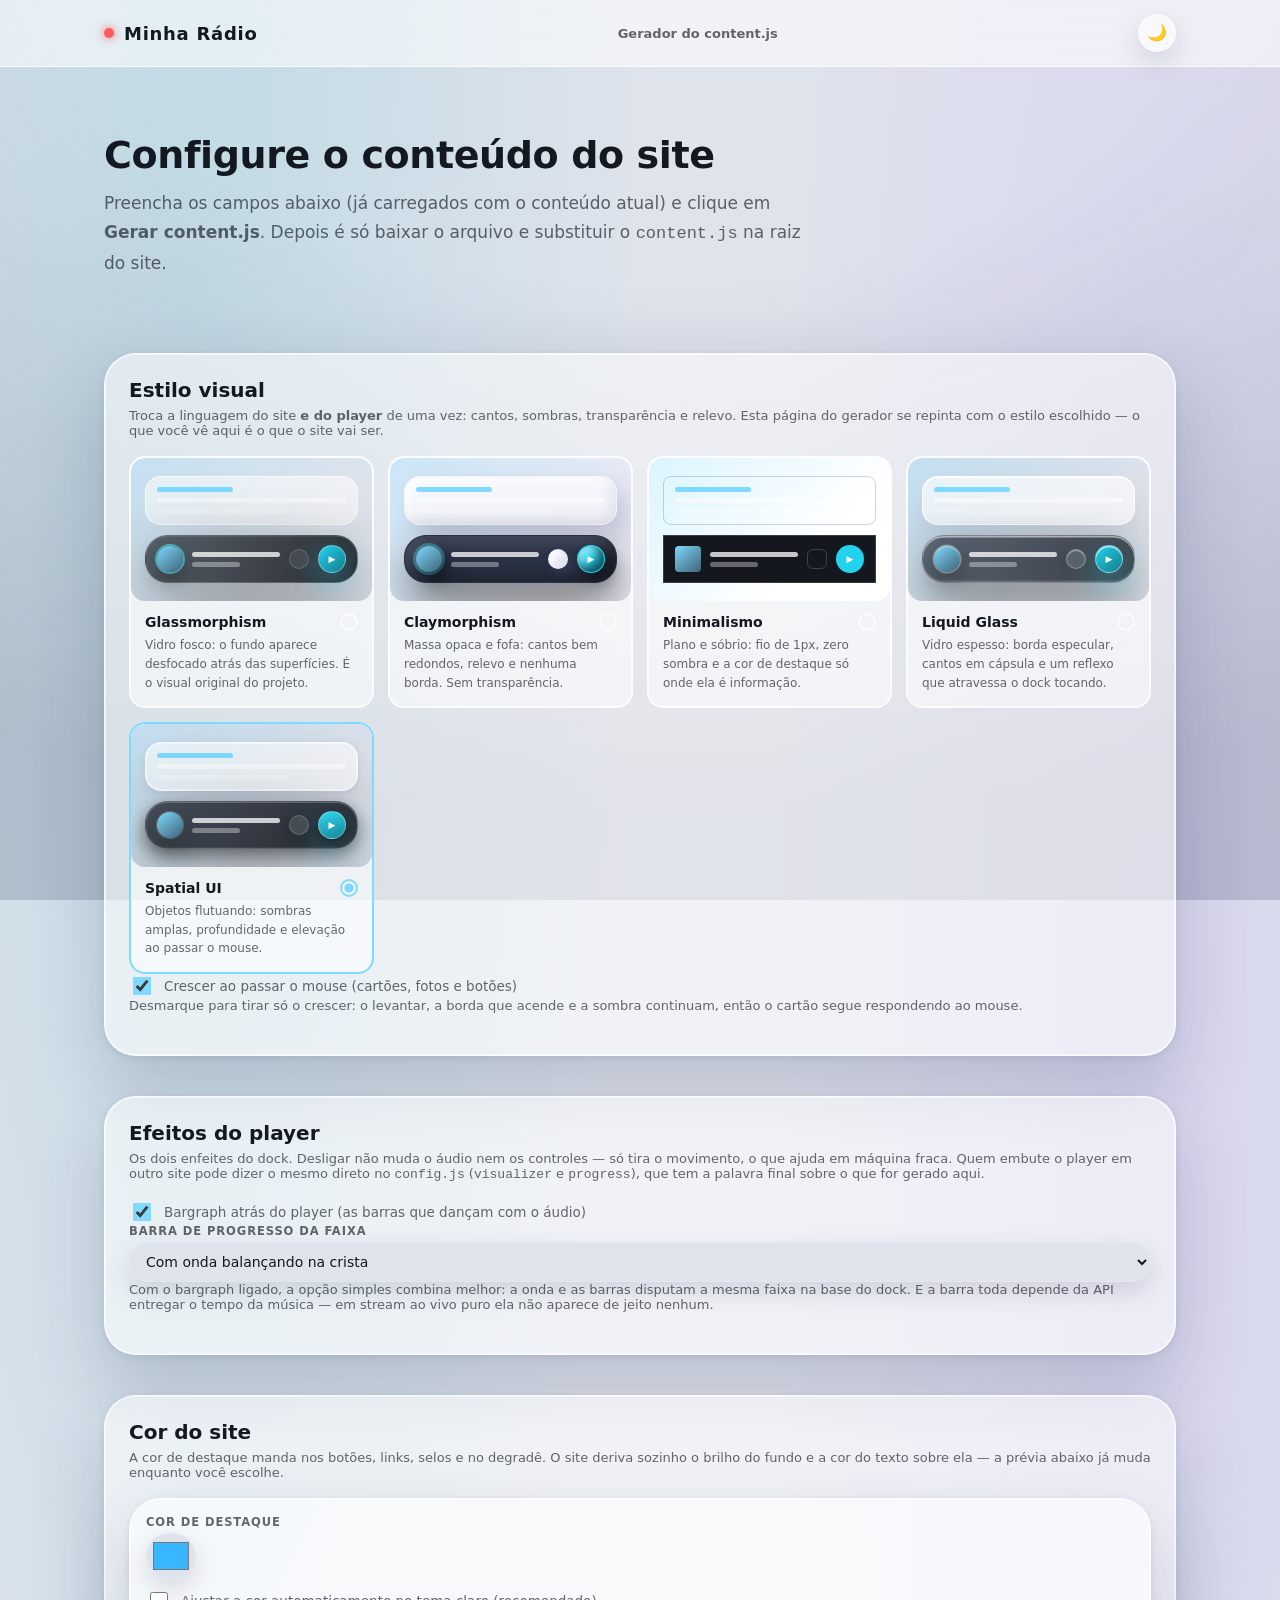
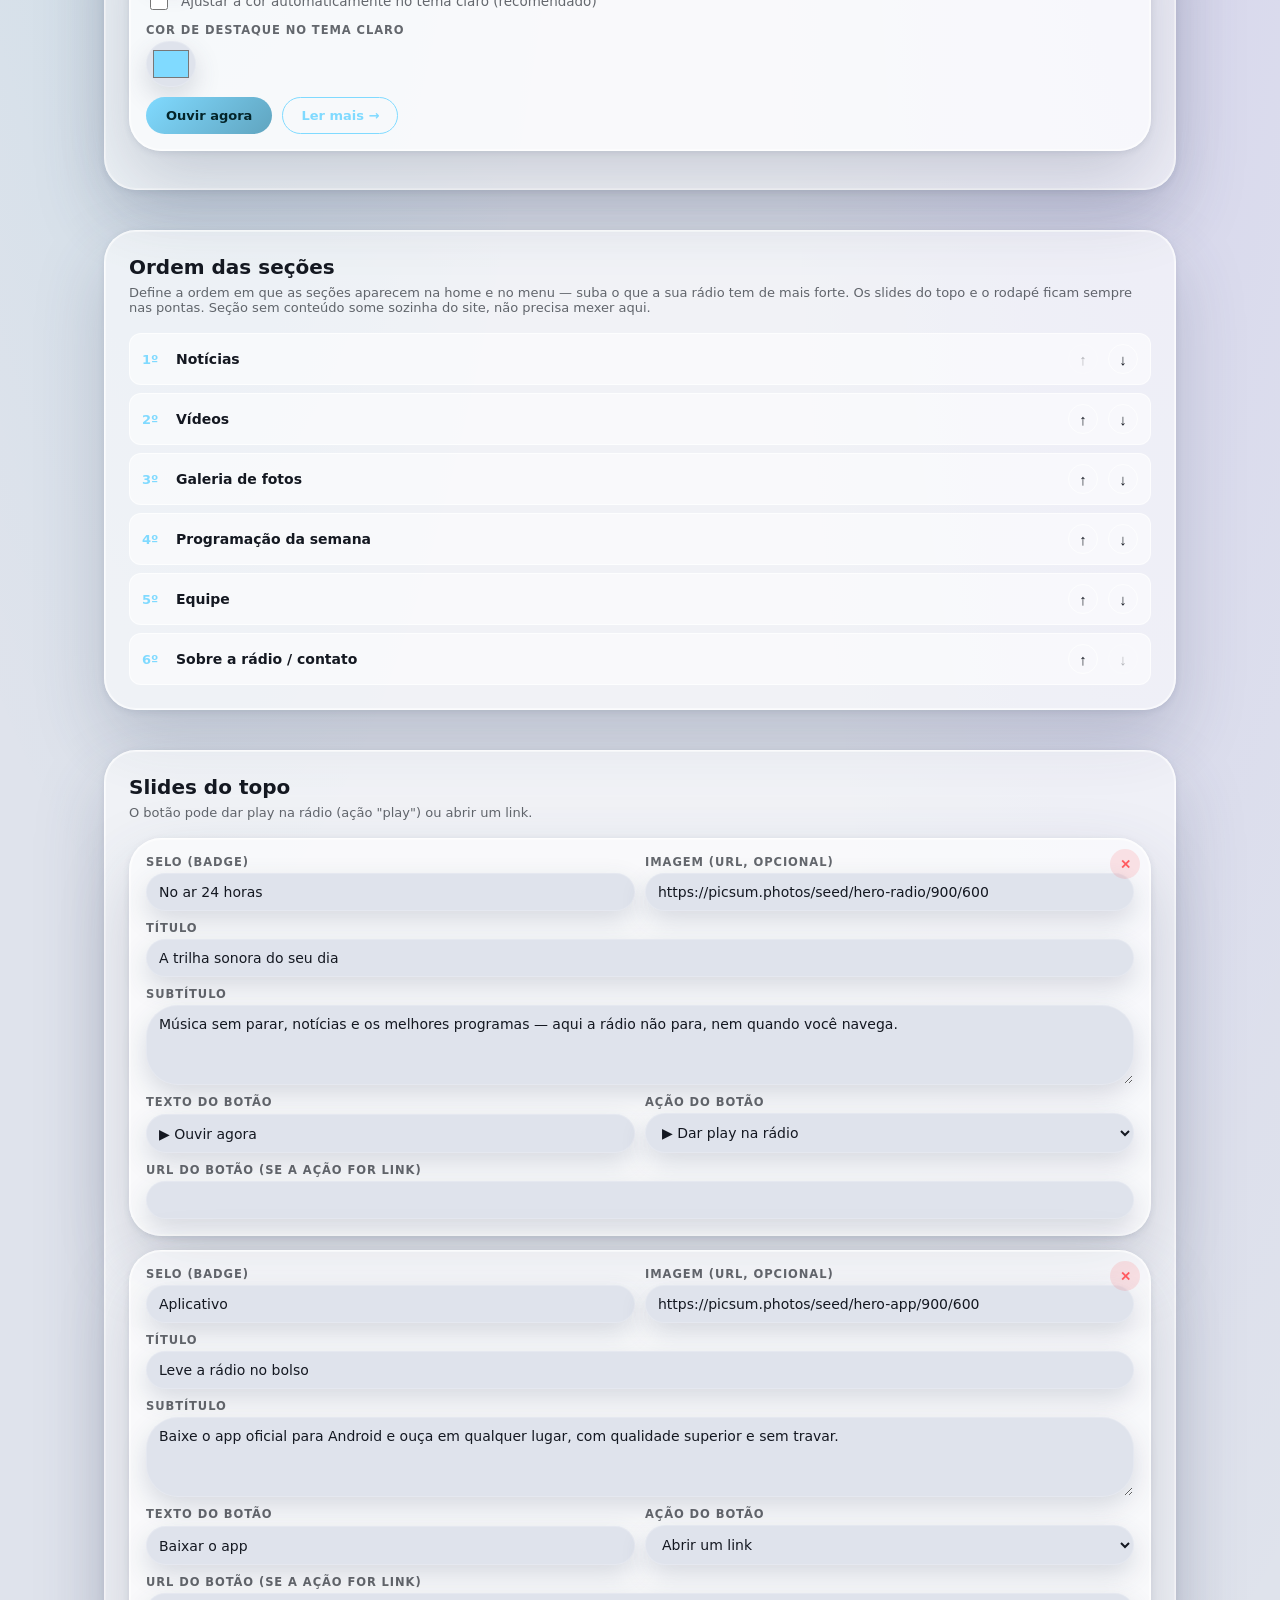
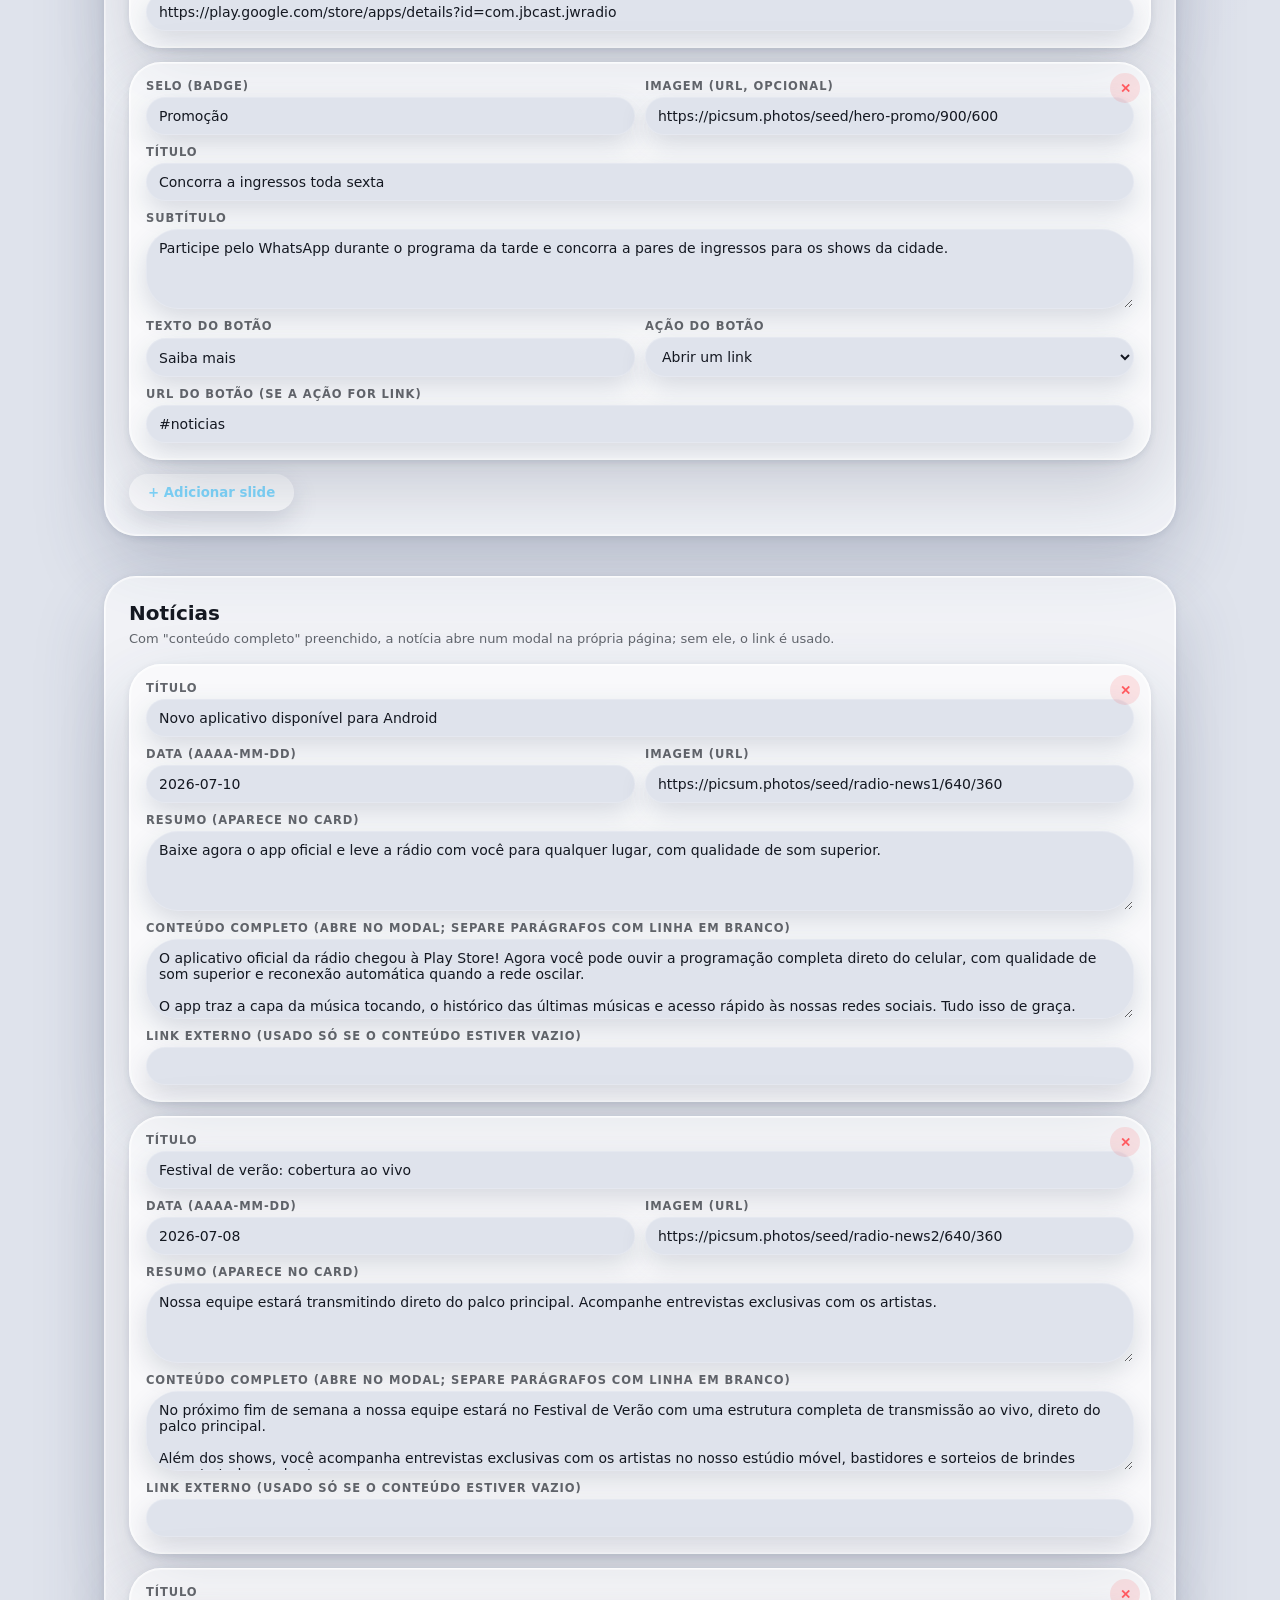
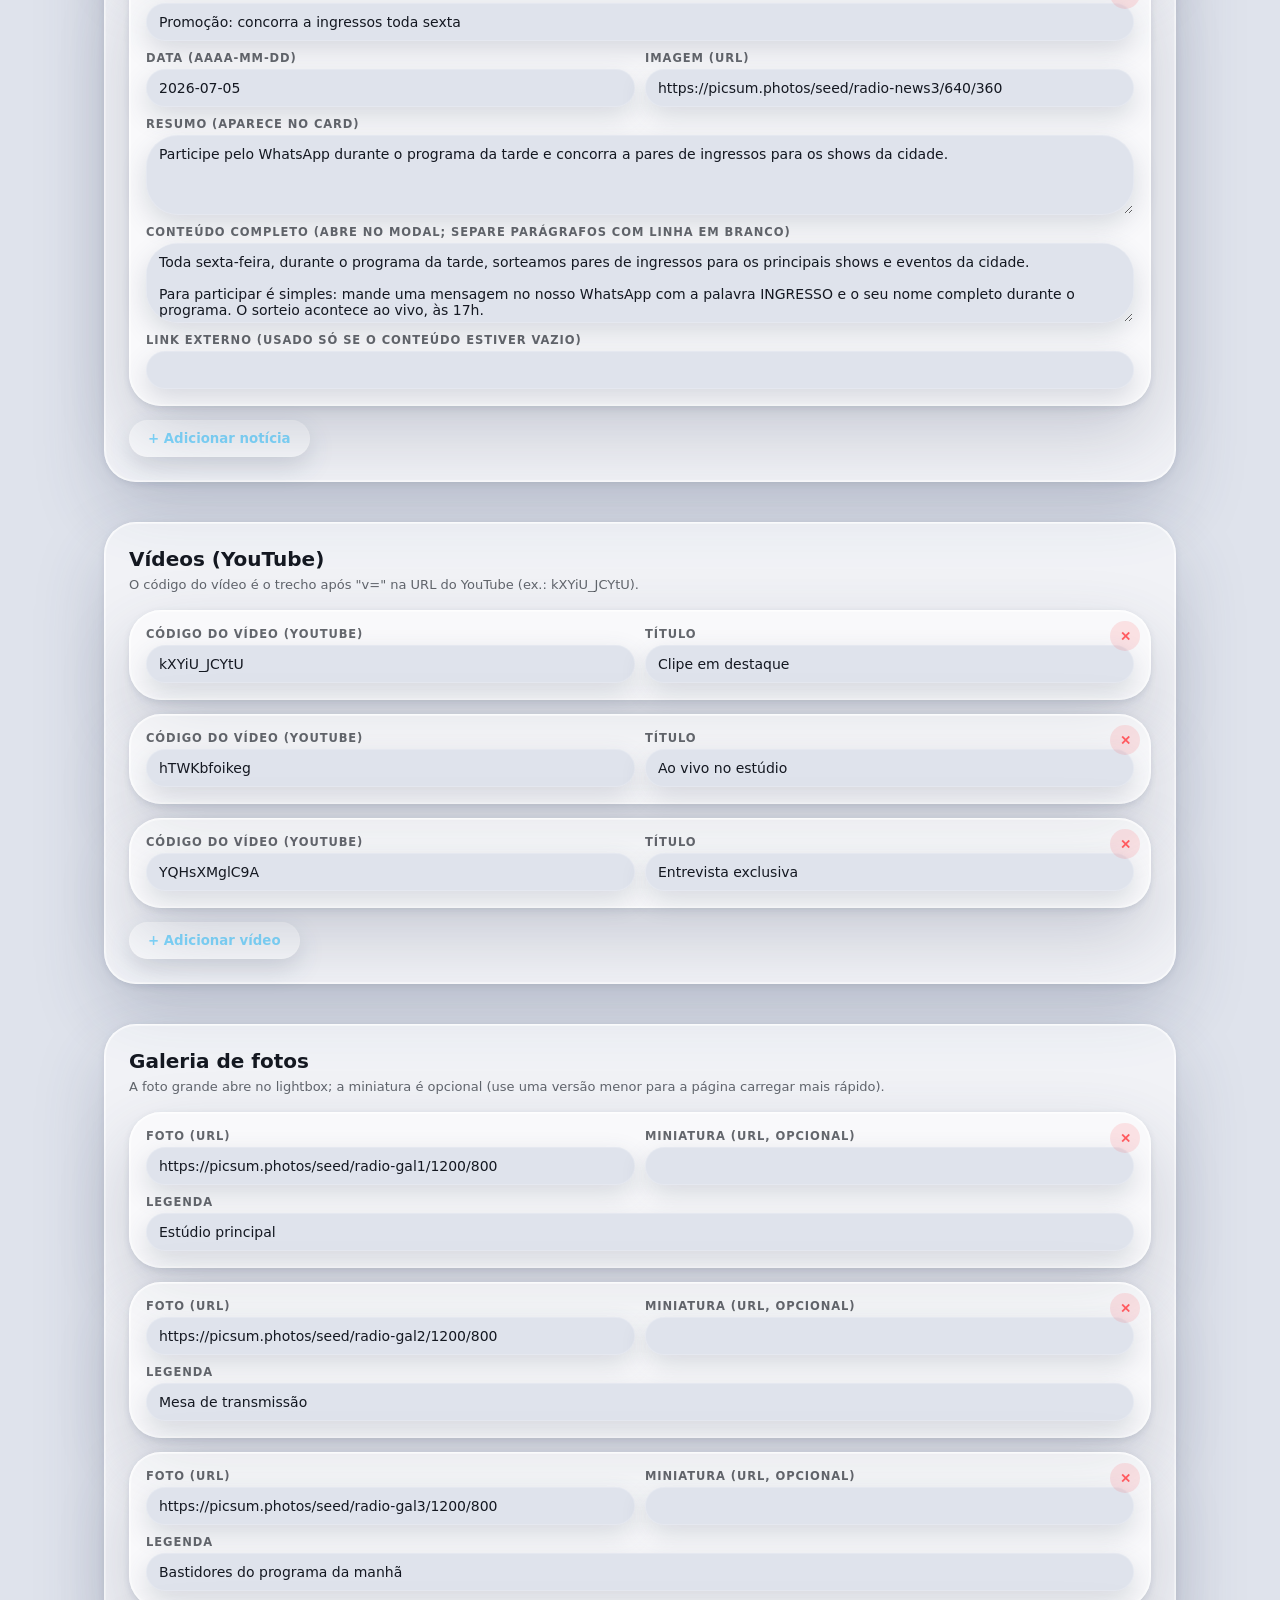
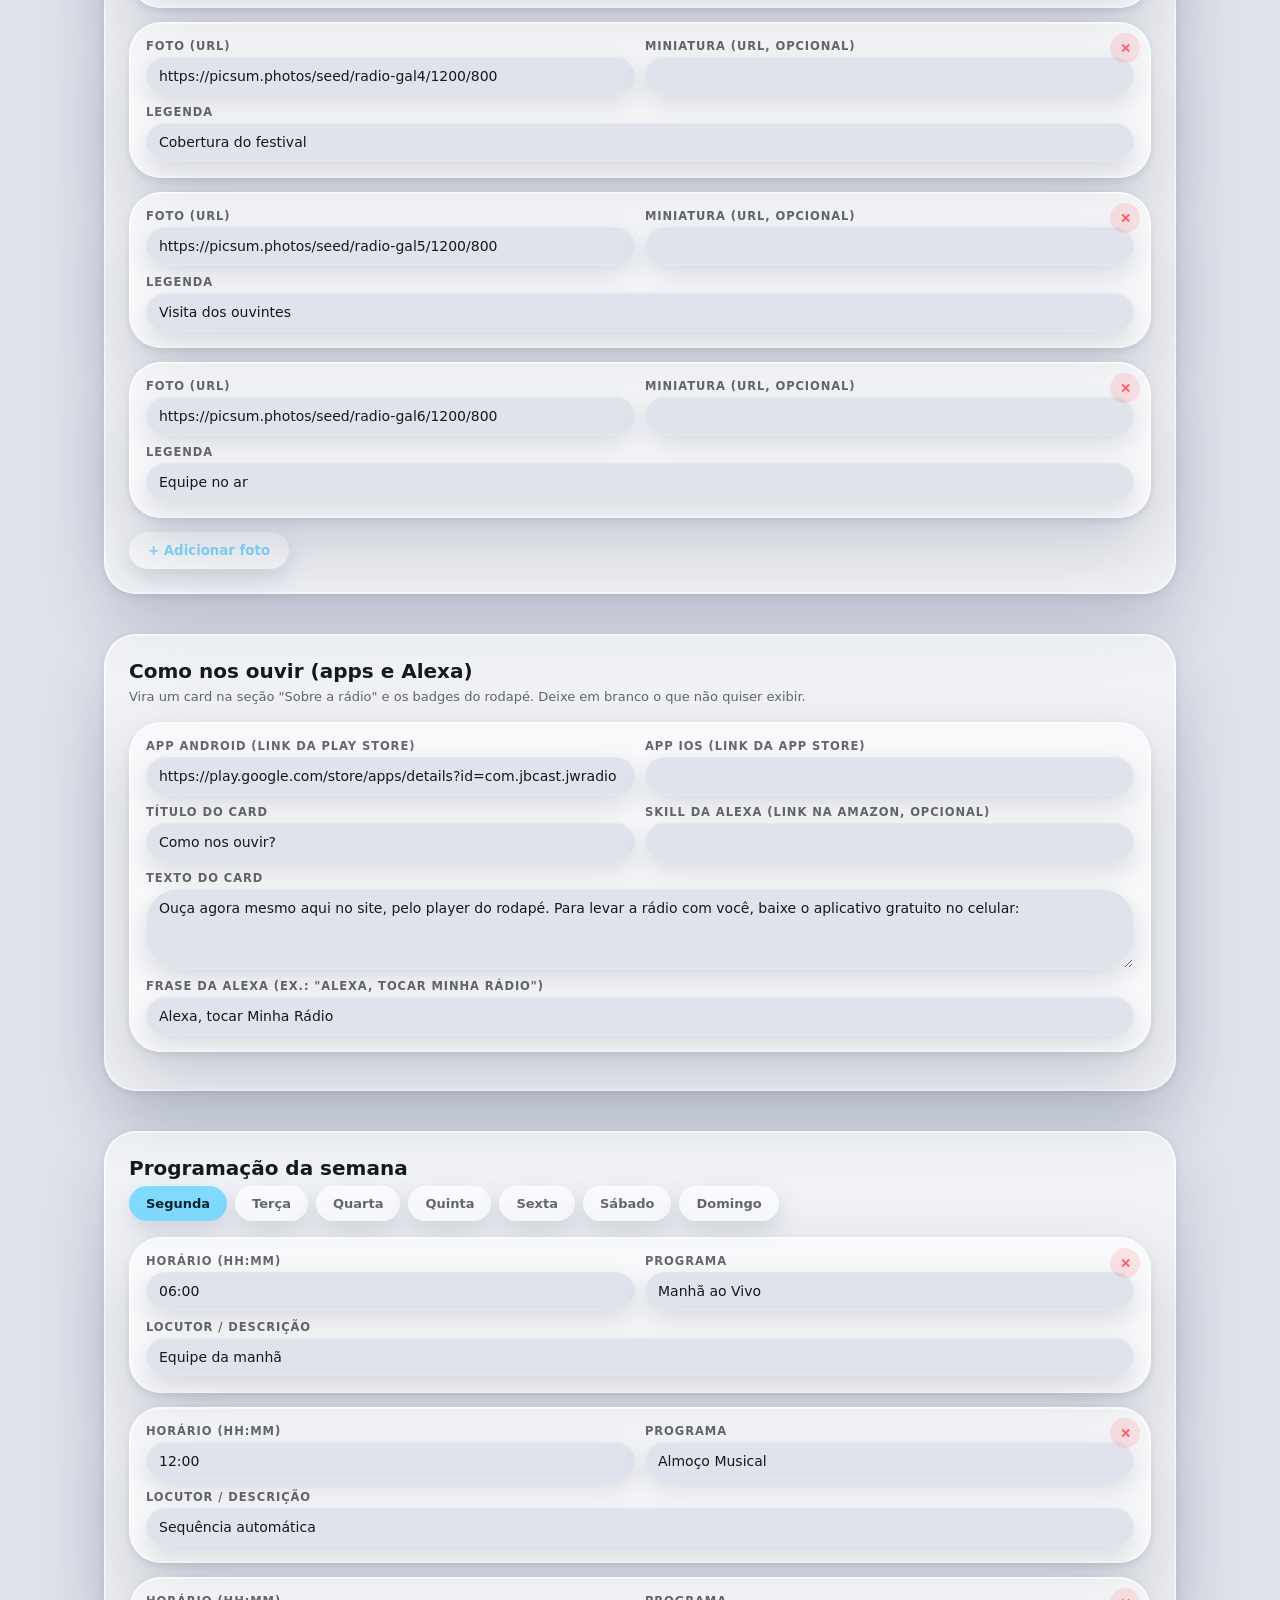
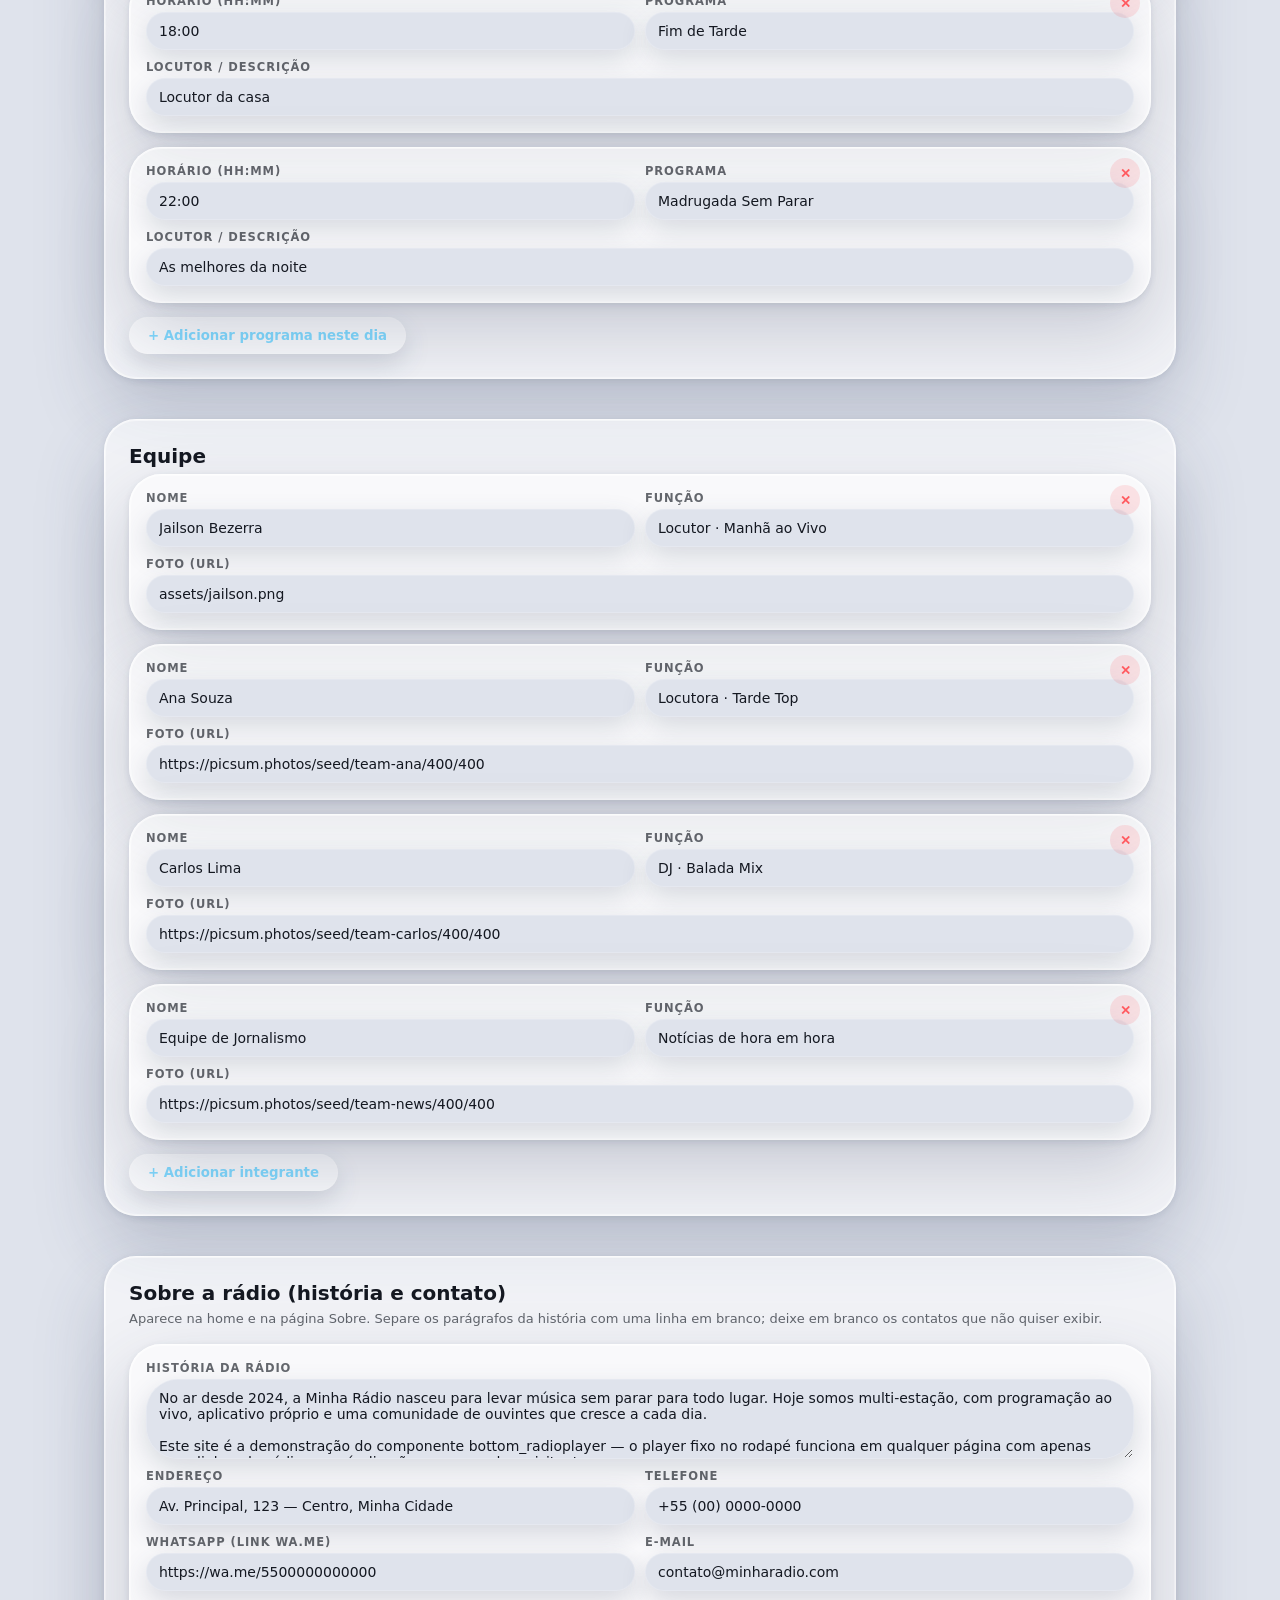
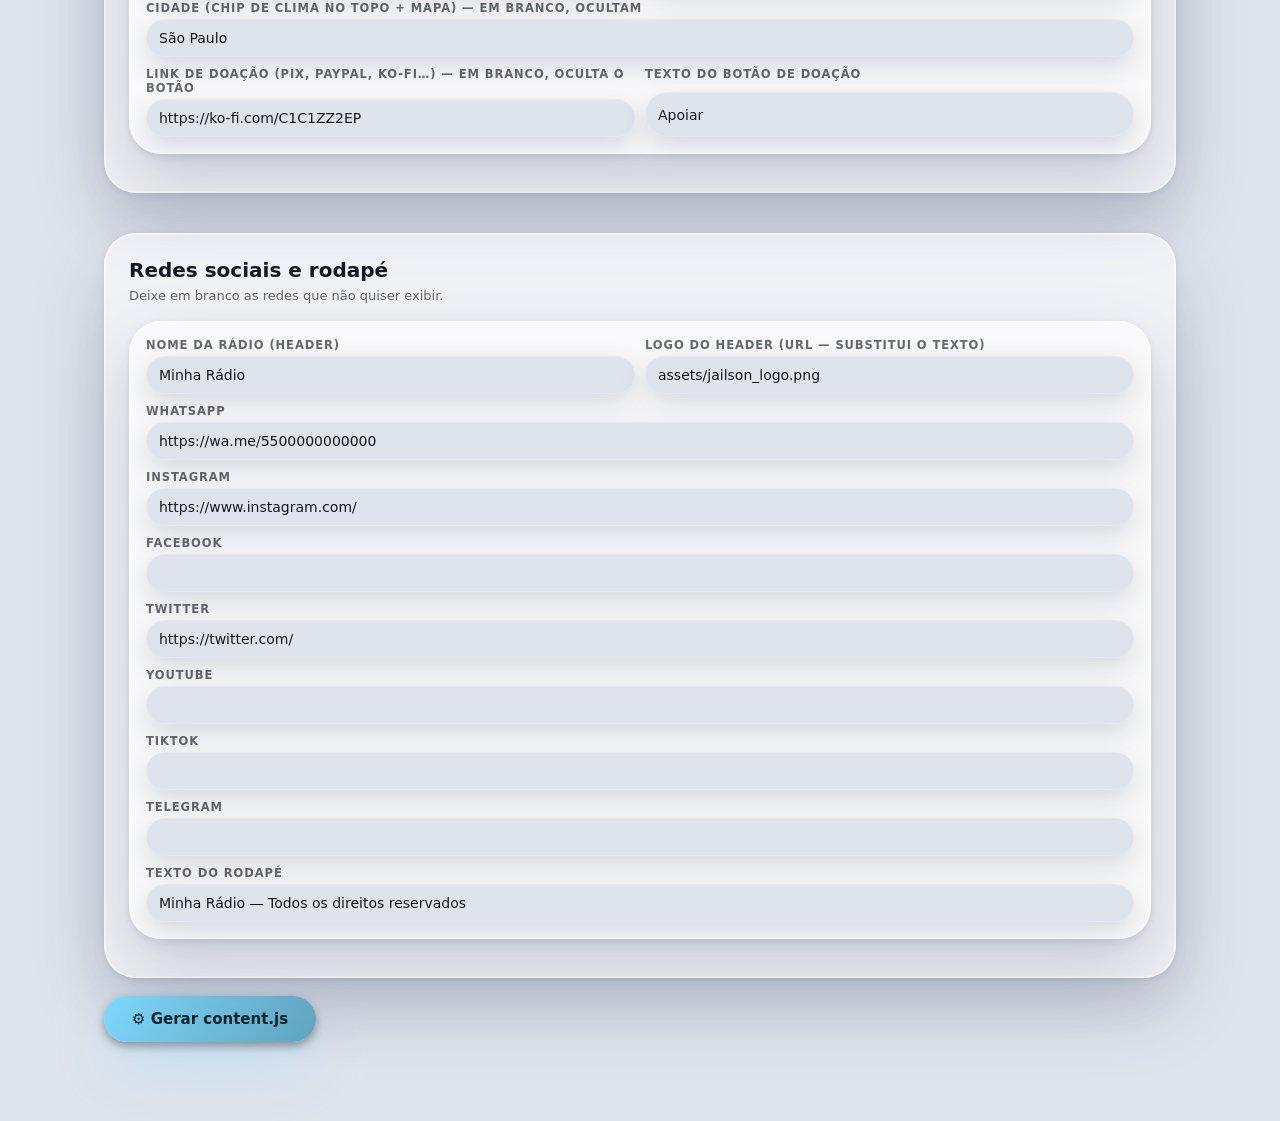
==== commit 1b16a37b: "Add Portuguese README for Bottom Radio Player with detailed features and installation instructions" ====
--- a/gerador.html
+++ b/gerador.html
@@ -295,6 +295,15 @@
                aqui é o que o site vai ser.</p>
             <div class="style-picker" id="gen-style"></div>
             <div id="gen-hover-zoom"></div>
+        </section>
+
+        <section class="gen-section">
+            <h2>Efeitos do player</h2>
+            <p class="gen-hint">Os dois enfeites do dock. Desligar não muda o áudio nem os controles — só tira o
+               movimento, o que ajuda em máquina fraca. Quem embute o player em outro site pode dizer o mesmo
+               direto no <code>config.js</code> (<code>visualizer</code> e <code>progress</code>), que tem a
+               palavra final sobre o que for gerado aqui.</p>
+            <div id="gen-player-fx"></div>
         </section>
 
         <section class="gen-section">
@@ -697,6 +706,48 @@
                 aplicarHoverZoom();
             }
 
+            // --- efeitos do player ---
+            // Moram no theme junto com o estilo porque são a mesma decisão de
+            // aparência. O radioplayer.js lê primeiro o config.js e só cai
+            // aqui quando aquele não disser nada — daí o padrão ser ligado.
+
+            function renderPlayerFx() {
+                const root = document.getElementById("gen-player-fx");
+                root.innerHTML = "";
+                root.appendChild(checkbox(
+                    "Bargraph atrás do player (as barras que dançam com o áudio)",
+                    data.theme.visualizer !== false,
+                    (marcado) => { data.theme.visualizer = marcado; }
+                ));
+                const campo = el("div", "gen-field");
+                const rotulo = document.createElement("label");
+                rotulo.textContent = "Barra de progresso da faixa";
+                campo.appendChild(rotulo);
+                const escolha = document.createElement("select");
+                [
+                    ["wave", "Com onda balançando na crista"],
+                    ["simple", "Simples — só o traço"],
+                    ["off", "Desligada"],
+                ].forEach(([valor, texto]) => {
+                    const opcao = document.createElement("option");
+                    opcao.value = valor;
+                    opcao.textContent = texto;
+                    escolha.appendChild(opcao);
+                });
+                escolha.value = data.theme.progress === false ? "off"
+                    : data.theme.progress === "simple" ? "simple" : "wave";
+                escolha.onchange = () => {
+                    data.theme.progress = escolha.value === "off" ? false : escolha.value;
+                };
+                campo.appendChild(escolha);
+                root.appendChild(campo);
+
+                root.appendChild(el("p", "gen-hint",
+                    "Com o bargraph ligado, a opção simples combina melhor: a onda e as barras " +
+                    "disputam a mesma faixa na base do dock. E a barra toda depende da API entregar " +
+                    "o tempo da música — em stream ao vivo puro ela não aparece de jeito nenhum."));
+            }
+
             function aplicarHoverZoom() {
                 if (data.theme.hoverZoom) delete document.documentElement.dataset.hoverZoom;
                 else document.documentElement.dataset.hoverZoom = "off";
@@ -920,6 +971,11 @@
                 if (!out.theme.style || out.theme.style === "glass") delete out.theme.style;
                 // idem para o zoom ligado — só a recusa precisa ir para o arquivo
                 if (out.theme.hoverZoom !== false) delete out.theme.hoverZoom;
+                // e para os efeitos do player, ligados por padrão
+                if (out.theme.visualizer !== false) delete out.theme.visualizer;
+                // a onda é o padrão do player: só "simple" e false vão ao arquivo
+                if (out.theme.progress === undefined || out.theme.progress === true
+                    || out.theme.progress === "wave") delete out.theme.progress;
                 if (!Object.keys(out.theme).length) delete out.theme;
                 Object.keys(out.schedule).forEach((day) => {
                     out.schedule[day] = (out.schedule[day] || []).filter((s) => s.time && s.name);
@@ -973,6 +1029,7 @@
             // --- primeira renderização ---
             renderStyle();
             renderHoverZoom();
+            renderPlayerFx();
             renderTheme();
             renderOrder();
             renderSlides();
--- a/site.css
+++ b/site.css
@@ -191,6 +191,152 @@
     text-decoration: none;
     transition: background 0.2s ease;
 }
+
+/* --- seletor de idioma ---
+   Botão fechado: a mesma pílula do chip de clima. Lista aberta: um painel
+   nosso, e não o menu do sistema — que vinha quadrado, cinza e alheio ao
+   tema. Os tokens --ui-panel-* são os mesmos dos painéis do player, então a
+   lista acompanha os cinco estilos visuais sem regra extra. */
+.header-lang {
+    position: relative;
+    flex: none;
+}
+
+.header-lang-button {
+    display: flex;
+    align-items: center;
+    gap: 6px;
+    height: 38px;
+    padding: 0 8px 0 10px;
+    border-radius: 999px;
+    border: 1px solid var(--site-border);
+    background: var(--site-surface);
+    color: var(--site-text);
+    font-family: inherit;
+    cursor: pointer;
+    transition: background 0.2s ease;
+}
+
+.header-lang-button:hover,
+.header-lang.is-open .header-lang-button { background: var(--site-surface-strong); }
+
+.header-lang-button:focus-visible { outline: 2px solid var(--site-accent); outline-offset: 3px; }
+
+.header-lang-code {
+    font-size: 13px;
+    font-weight: 700;
+    letter-spacing: 0.02em;
+}
+
+.header-lang-icon,
+.header-lang-caret {
+    display: flex;
+    flex: none;
+    width: 16px;
+    height: 16px;
+}
+
+.header-lang-caret {
+    width: 13px;
+    height: 13px;
+    color: var(--site-muted);
+    transition: transform 0.2s ease;
+}
+
+.header-lang.is-open .header-lang-caret { transform: rotate(180deg); }
+
+.header-lang-icon svg,
+.header-lang-caret svg {
+    width: 100%;
+    height: 100%;
+    fill: none;
+    stroke: currentColor;
+    stroke-width: 1.7;
+    stroke-linecap: round;
+    stroke-linejoin: round;
+}
+
+/* Alinhado pela direita: o chip fica no fim da fileira, e abrir para a
+   esquerda evita o painel passar da borda da tela.
+
+   A FORMA vem do estilo visual (--ui-panel-radius: cápsula no liquid, quina
+   quase reta no minimal); as CORES vêm do tema do site, não dos tokens de
+   painel. Os painéis --ui-panel-* são do dock, que é sempre escuro e leva
+   texto claro por definição — aqui, no tema claro, três dos cinco estilos
+   pintam esse painel de branco, e o texto claro sumiria dentro dele. */
+.header-lang-list {
+    position: absolute;
+    top: calc(100% + 8px);
+    right: 0;
+    z-index: 60;
+    min-width: 172px;
+    display: flex;
+    flex-direction: column;
+    gap: 2px;
+    padding: 6px;
+    border-radius: var(--ui-panel-radius, 16px);
+    border: 1px solid var(--site-border);
+    background: var(--site-bg);
+    box-shadow: 0 20px 44px rgba(0, 0, 0, 0.35);
+    animation: header-lang-in 0.16s ease;
+}
+
+/* O CSS acima declara display: flex, que ganha do display: none que o
+   navegador dá a [hidden] — sem esta linha o painel nascia aberto e nunca
+   fechava. */
+.header-lang-list[hidden] { display: none; }
+
+@keyframes header-lang-in {
+    from { opacity: 0; transform: translateY(-6px); }
+}
+
+@media (prefers-reduced-motion: reduce) {
+    .header-lang-list { animation: none; }
+    .header-lang-caret { transition: none; }
+}
+
+.header-lang-option {
+    display: flex;
+    align-items: center;
+    gap: 10px;
+    width: 100%;
+    padding: 9px 12px;
+    border: 0;
+    border-radius: 10px;
+    background: transparent;
+    color: var(--site-text);
+    font-family: inherit;
+    font-size: 13.5px;
+    text-align: left;
+    cursor: pointer;
+    transition: background 0.15s ease;
+}
+
+.header-lang-option:hover,
+.header-lang-option:focus-visible {
+    background: var(--site-surface-strong);
+    outline: none;
+}
+
+/* Cor E peso E fundo, como o item ativo do menu já faz: o accent do tema
+   claro é uma cor clara sobre painel claro, então marcar só pela cor deixaria
+   o idioma atual difícil de achar. */
+.header-lang-option.is-active {
+    color: var(--site-accent);
+    font-weight: 700;
+    background: var(--site-surface);
+}
+
+.header-lang-option-code {
+    flex: none;
+    width: 26px;
+    font-size: 11px;
+    font-weight: 800;
+    letter-spacing: 0.06em;
+    opacity: 0.65;
+}
+
+.header-lang-option.is-active .header-lang-option-code { opacity: 1; }
 
 .header-weather:hover { background: var(--site-surface-strong); }
 
@@ -379,9 +525,21 @@
     gap: 10px;
 }
 
+/* O flex encolhe o item que pode encolher, e a marca era o único: os chips
+   do topo têm largura própria, o logo não. Sobrando pouco espaço, a caixa
+   da imagem estreitava mas a altura ficava presa em 38px — e o logo saía
+   achatado, esticado na vertical.
+
+   object-fit resolve pela raiz: se a caixa apertar, a imagem encolhe
+   inteira, proporcional, em vez de deformar. É a rede de segurança; o que
+   evita chegar nesse ponto são os ajustes de espaço no bloco do celular
+   mais abaixo. */
 .site-brand-logo {
     height: 38px;
     width: auto;
+    max-width: 100%;
+    object-fit: contain;
+    object-position: left center;
     display: block;
 }
 
@@ -420,6 +578,28 @@
 .site-nav a:hover {
     background: var(--site-surface-strong);
     color: var(--site-text);
+}
+
+/* Dois degraus de aperto ANTES de esconder o menu. Um menu escrito é melhor
+   que três traços que a pessoa precisa abrir para saber o que tem dentro, e
+   o cabeçalho ganha e perde inquilinos em tempo de execução (o botão de
+   instalar, o chip de clima) — então quem decide qual degrau vale é o
+   site.js, medindo. Sobrando espaço, nenhum entra e o menu fica com o
+   espaçamento cheio.
+
+   O primeiro degrau devolve ~40px (três pixels de cada lado em cada um dos
+   sete itens, mais meio ponto de fonte); o segundo, outros ~35px. */
+.site-header.nav-tight .site-nav a {
+    padding-left: 6px;
+    padding-right: 6px;
+    font-size: 12.5px;
+}
+
+.site-header.nav-tighter .site-nav a {
+    padding-left: 4px;
+    padding-right: 4px;
+    font-size: 12px;
+    letter-spacing: -0.01em;
 }
 
 /* seção em que o visitante está agora (o site.js marca conforme a rolagem).
@@ -508,6 +688,82 @@
         font-size: 14px;
         border-radius: 12px;
     }
+}
+
+/* --- cabeçalho apertado ACIMA de 1150px --------------------------------
+   O bloco acima resolve por largura de tela; este resolve por conteúdo, que
+   é o que realmente falta no header. Quem mora nesta fileira só se sabe em
+   tempo de execução: o chip de clima some sozinho se o wttr.in não
+   responder, o botão de instalar só aparece quando o navegador oferece
+   (e aparece DEPOIS do primeiro desenho — por isso "começa certo e
+   desconfigura"), o rótulo do botão de doação é texto livre e o menu muda
+   de largura a cada idioma. Nenhum breakpoint fixo acerta todas as
+   combinações.
+
+   Então o site.js mede e, quando os sete itens não cabem em uma linha,
+   marca .is-crowded aqui — e o menu vira o mesmo painel do hambúrguer que
+   o celular já usa. As declarações repetem as do bloco de cima de
+   propósito: aquele é por media query e continua valendo sozinho, sem
+   depender de script. */
+.site-header.is-crowded .nav-toggle { display: flex; }
+
+.site-header.is-crowded .site-nav {
+    display: none;
+    position: absolute;
+    top: 100%;
+    left: 0;
+    right: 0;
+    flex-direction: column;
+    gap: 2px;
+    padding: 8px 16px 14px;
+    background: var(--site-bg);
+    border-bottom: 1px solid var(--site-border);
+    box-shadow: 0 18px 30px rgba(0, 0, 0, 0.18);
+}
+
+.site-header.is-crowded.nav-open .site-nav { display: flex; }
+
+.site-header.is-crowded .site-nav a {
+    padding: 12px 14px;
+    font-size: 14px;
+    border-radius: 12px;
+}
+
+/* Os chips têm rótulo de tamanho variável ("São Paulo", "Apoiar no Ko-fi").
+   Sem isto, faltando espaço eles quebravam a própria frase em duas linhas e
+   cresciam em altura, empurrando o header inteiro. Preferimos que o texto
+   fique inteiro e a medição acima resolva a falta de espaço. */
+.header-weather,
+.header-donate,
+.header-lang {
+    white-space: nowrap;
+    flex: none;
+}
+
+/* No celular o menu já virou hambúrguer, mas a fileira do topo continua com
+   marca + doar + idioma + tema + hambúrguer. O seletor de idioma trouxe mais
+   um chip para essa fila, e o que sobrava para a marca ficou pequeno demais.
+   Os quatro ajustes abaixo devolvem ~80px sem tirar nada da tela: as bordas
+   do header, o vão entre os itens, a altura do logo e o aperto do chip de
+   idioma. */
+@media (max-width: 620px) {
+    .site-header-inner {
+        padding: 12px 16px;
+        gap: 10px;
+    }
+
+    .site-brand-logo { height: 32px; }
+
+    .header-extras { gap: 8px; }
+
+    .header-lang-button {
+        padding: 0 6px 0 8px;
+        gap: 4px;
+    }
+
+    .header-lang-code { font-size: 12px; }
+
+    .header-lang-caret { width: 12px; height: 12px; }
 }
 
 /* --- hero --- */
@@ -681,9 +937,13 @@
 
 /* --- notícias --- */
 
+/* min() na coluna mínima: sem ele, numa tela mais estreita que a própria
+   coluna o grid mantinha a largura pedida e a PÁGINA passava a rolar de lado
+   (aparecia em telas de 320px, onde sobram 272px depois das margens). Com
+   min(), a coluna nunca fica maior que o espaço que existe. */
 .news-grid {
     display: grid;
-    grid-template-columns: repeat(auto-fill, minmax(280px, 1fr));
+    grid-template-columns: repeat(auto-fill, minmax(min(280px, 100%), 1fr));
     gap: 20px;
 }
 
@@ -838,7 +1098,7 @@
 
 .videos-grid {
     display: grid;
-    grid-template-columns: repeat(auto-fill, minmax(300px, 1fr));
+    grid-template-columns: repeat(auto-fill, minmax(min(300px, 100%), 1fr));
     gap: 20px;
 }
 
@@ -967,7 +1227,7 @@
 
 .gallery-grid {
     display: grid;
-    grid-template-columns: repeat(auto-fill, minmax(220px, 1fr));
+    grid-template-columns: repeat(auto-fill, minmax(min(220px, 100%), 1fr));
     gap: 14px;
 }
 
@@ -1138,6 +1398,9 @@
 
 .schedule-tab:hover { background: var(--site-surface-strong); }
 
+/* No desktop sobra largura: mostra o nome inteiro. */
+.schedule-tab-short { display: none; }
+
 .schedule-tab.is-active {
     background: var(--site-accent);
     border-color: var(--site-accent);
@@ -1185,6 +1448,29 @@
     border-radius: 14px;
 }
 
+/* Os sete dias em UMA linha no celular. Com o nome inteiro eles quebravam
+   em três fileiras e o bloco virava um paredão de pílulas antes de mostrar
+   qualquer horário; abreviados, cada aba fica com a mesma fatia da largura
+   (flex: 1) e a semana inteira cabe de uma vez. O nowrap é o que impede a
+   quebra de voltar quando o idioma escolhido tem palavra mais longa. */
+@media (max-width: 620px) {
+    .schedule-tabs {
+        flex-wrap: nowrap;
+        gap: 5px;
+    }
+
+    .schedule-tab {
+        flex: 1;
+        min-width: 0;
+        padding: 9px 2px;
+        font-size: 12px;
+        text-align: center;
+    }
+
+    .schedule-tab-long { display: none; }
+    .schedule-tab-short { display: inline; }
+}
+
 /* --- equipe --- */
 
 /* Carrossel: track rola na horizontal (scroll-snap), setas nas pontas.
@@ -1218,6 +1504,10 @@
 
 .team-arrow:disabled { opacity: 0.35; cursor: default; }
 
+/* A rolagem continua existindo (é ela que faz o arrastar no celular e o
+   scroll-snap), mas some da vista: a barra desenhava um traço cinza sob os
+   cartões que lia como a moldura de uma caixa. Quem indica que há mais
+   gente são as setas. */
 .team-track {
     display: flex;
     gap: 20px;
@@ -1226,15 +1516,20 @@
     scroll-behavior: smooth;
     flex: 1;
     min-width: 0;
-    padding-bottom: 4px;
-}
-
-.team-track::-webkit-scrollbar { height: 6px; }
-
+    scrollbar-width: none;
+    -ms-overflow-style: none;
+}
+
+.team-track::-webkit-scrollbar { width: 0; height: 0; }
+
+/* Cartão inteiro ou nenhum. A largura é a pista dividida por quantos cabem
+   (descontando os vãos), então a fileira fecha exata na borda e nunca sobra
+   aquele pedaço de cartão cortado que fazia o bloco parecer uma caixa mal
+   recortada. Quantos cabem é decidido nas media queries lá embaixo. */
 .team-card {
     flex: none;
-    width: 200px;
-    scroll-snap-align: start;
+    width: calc((100% - 60px) / 4);
+    scroll-snap-align: center;
     text-align: center;
     padding: 24px 16px;
     border-radius: var(--site-radius);
@@ -1254,6 +1549,40 @@
 .team-card h3 { margin: 0 0 4px; font-size: 16px; }
 
 .team-card span { font-size: 12.5px; color: var(--site-muted); }
+
+/* Quantos cartões cabem por vez. A conta desconta os vãos: com 3 cartões
+   há 2 vãos de 20px, com 2 há 1, e sozinho o cartão ocupa a pista inteira.
+   O clique da seta anda a largura de um cartão, então cada passo troca a
+   fileira por inteiro. */
+@media (max-width: 1000px) {
+    .team-card { width: calc((100% - 40px) / 3); }
+}
+
+@media (max-width: 760px) {
+    .team-card { width: calc((100% - 20px) / 2); }
+}
+
+@media (max-width: 560px) {
+    /* Um por vez, ocupando a pista toda: no celular meio cartão não é
+       prévia, é cartão cortado. As setas ficam por cima das pontas para
+       não roubarem largura do que importa. */
+    .team-card { width: 100%; }
+
+    .team-carousel { gap: 0; }
+
+    .team-carousel.has-overflow .team-arrow {
+        position: absolute;
+        top: 50%;
+        transform: translateY(-50%);
+        z-index: 2;
+        background: var(--site-surface-strong);
+        backdrop-filter: blur(8px);
+        -webkit-backdrop-filter: blur(8px);
+    }
+
+    .team-arrow-prev { left: 4px; }
+    .team-arrow-next { right: 4px; }
+}
 
 /* --- sobre a rádio (história + contato) --- */
 
--- a/css/ui-styles.css
+++ b/css/ui-styles.css
@@ -152,6 +152,7 @@
 [data-ui] .theme-toggle,
 [data-ui] .nav-toggle,
 [data-ui] .header-weather,
+[data-ui] .header-lang-button,
 [data-ui] .header-install,
 [data-ui] .team-arrow,
 [data-ui] .site-social-item,
@@ -166,6 +167,7 @@
 
 /* com rótulo: cápsula */
 [data-ui] .header-weather,
+[data-ui] .header-lang-button,
 [data-ui] .schedule-tab,
 [data-ui] .hero-badge,
 [data-ui] .gen-secondary,
@@ -185,6 +187,7 @@
 [data-ui] .theme-toggle:hover,
 [data-ui] .nav-toggle:hover,
 [data-ui] .header-weather:hover,
+[data-ui] .header-lang-button:hover,
 [data-ui] .header-install:hover,
 [data-ui] .team-arrow:hover:not(:disabled),
 [data-ui] .site-social-item:hover,
@@ -376,11 +379,13 @@
         border-radius: var(--ui-art-radius);
     }
 
-    [data-ui] #app-player .player-collapse {
-        background: var(--ui-panel-bg);
-        backdrop-filter: var(--ui-panel-blur);
-        -webkit-backdrop-filter: var(--ui-panel-blur);
-    }
+}
+
+/* a alça de recolher é parte do dock: veste o mesmo painel do estilo ativo */
+[data-ui] #app-player .player-collapse {
+    background: var(--ui-panel-bg);
+    backdrop-filter: var(--ui-panel-blur);
+    -webkit-backdrop-filter: var(--ui-panel-blur);
 }
 
 
@@ -644,23 +649,22 @@
    separada da página por um fio. Nada de margem, raio ou sombra.
    O play continua redondo: ele é o alvo de toque, não enfeite. */
 [data-ui="minimal"] #app-player .player {
-    inset: auto 0 0;
+    --dock-bottom: 0px; /* colado no rodapé: recolher só precisa da própria altura */
     width: 100%;
     border-width: 1px 0 0;
     animation: none; /* sem a entrada deslizante do dock */
 }
 
+/* a alça de recolher acompanha: encostada, sem cantos */
+[data-ui="minimal"] #app-player .player-collapse {
+    border-radius: 0;
+    border-width: 1px 1px 0;
+}
+
 @media (max-width: 991px) {
     [data-ui="minimal"] #app-player .player {
-        inset: auto 0 0;
         width: 100%;
         padding-bottom: max(12px, env(safe-area-inset-bottom));
-    }
-
-    /* a alça de recolher acompanha: encostada, sem cantos */
-    [data-ui="minimal"] #app-player .player-collapse {
-        border-radius: 0;
-        border-width: 1px 1px 0;
     }
 }
 
@@ -1007,12 +1011,12 @@
    centro do dock, fora do fluxo — estreitar a caixa não empurra nada,
    apenas traz o grupo da direita para cima dos botões centrais. */
 [data-ui="spatial"] #app-player .player {
-    inset: auto 0 30px;
+    --dock-bottom: 30px;
 }
 
 @media (max-width: 991px) {
     [data-ui="spatial"] #app-player .player {
-        inset: auto 0 max(16px, env(safe-area-inset-bottom));
+        --dock-bottom: max(16px, env(safe-area-inset-bottom));
     }
 }
 
